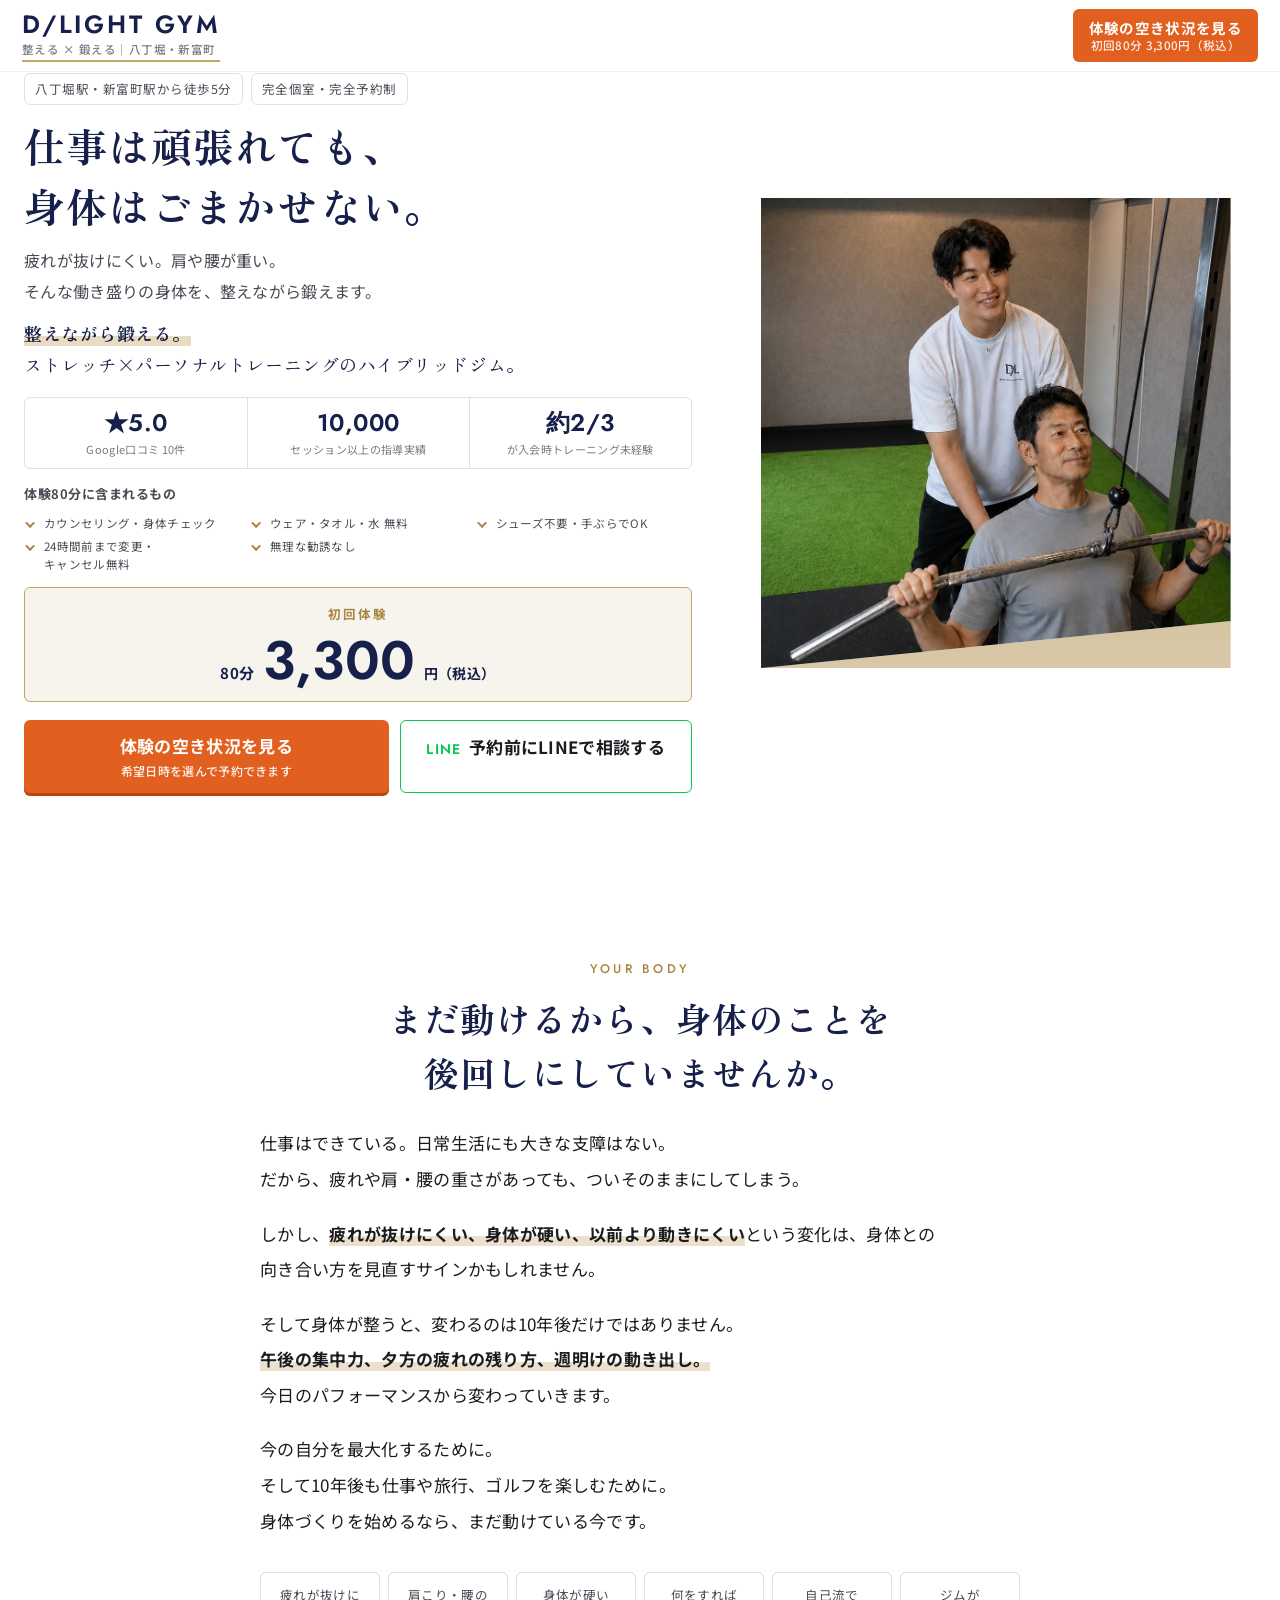
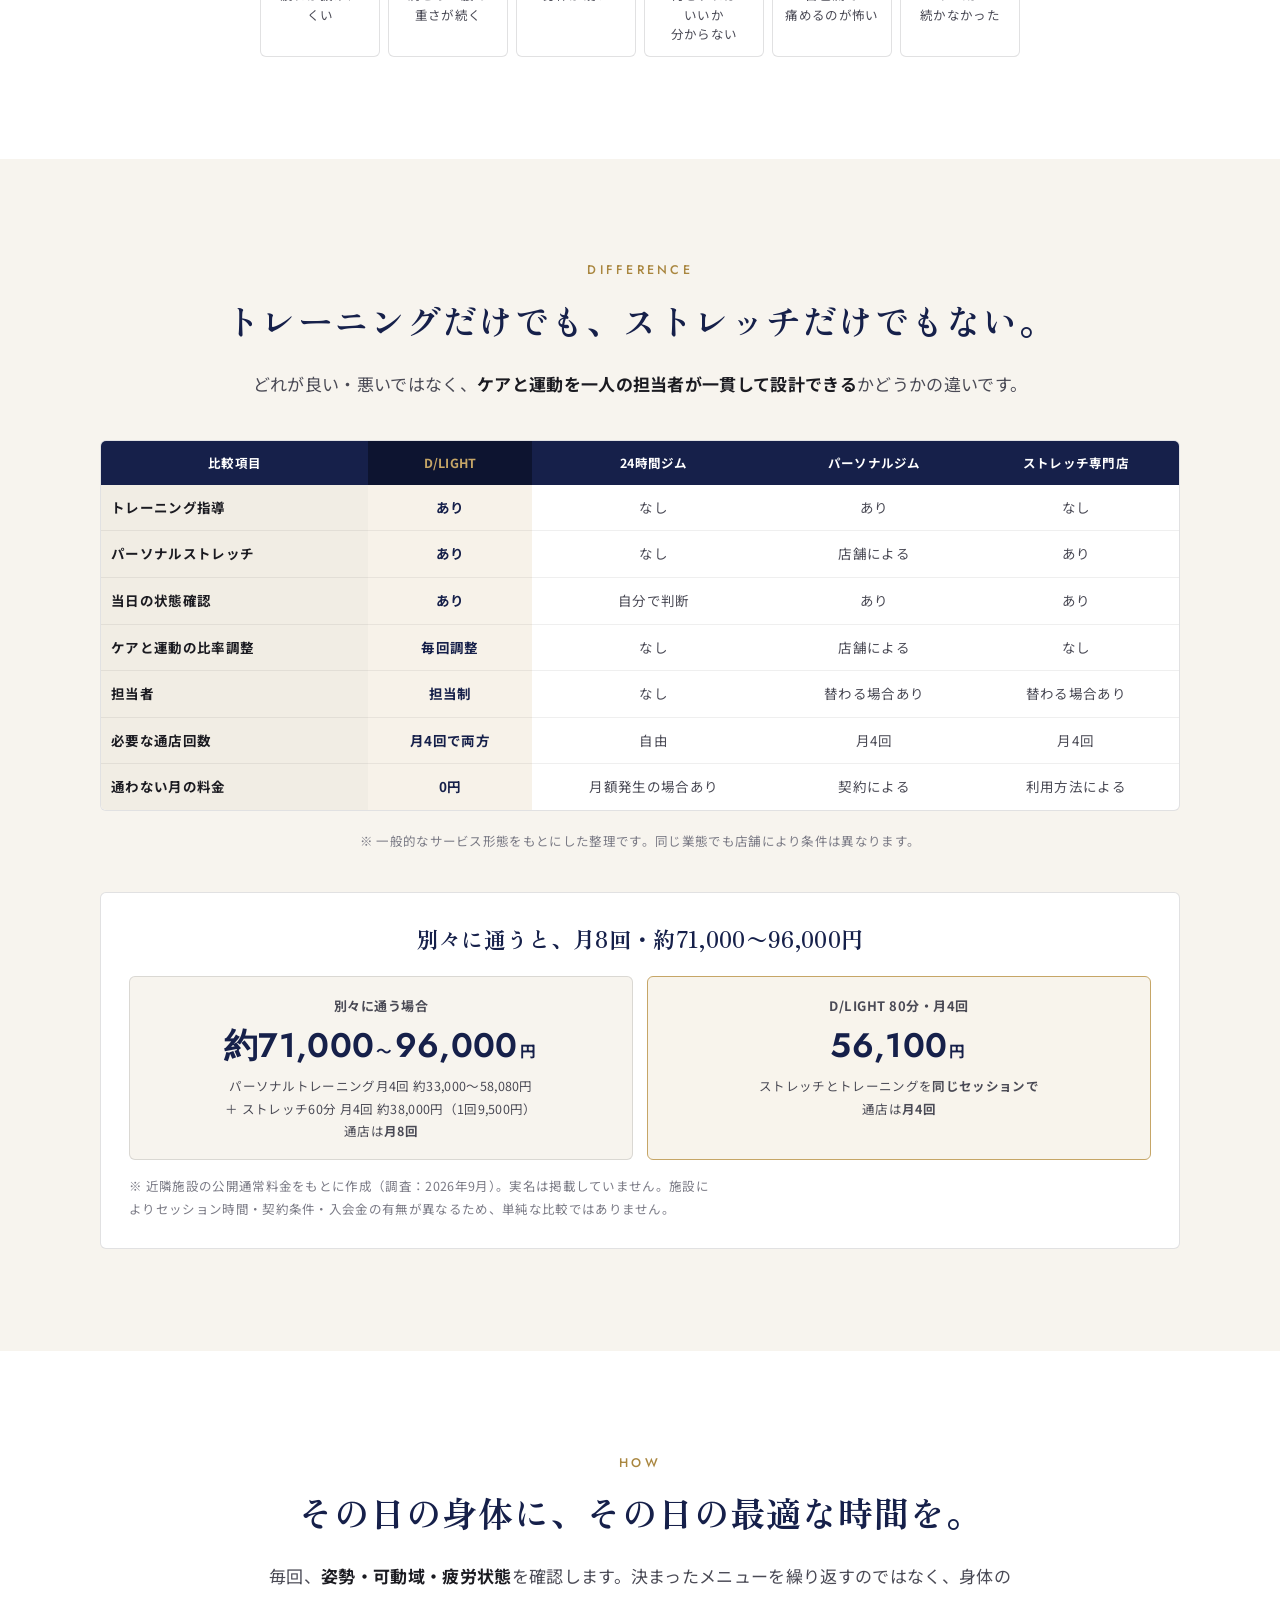
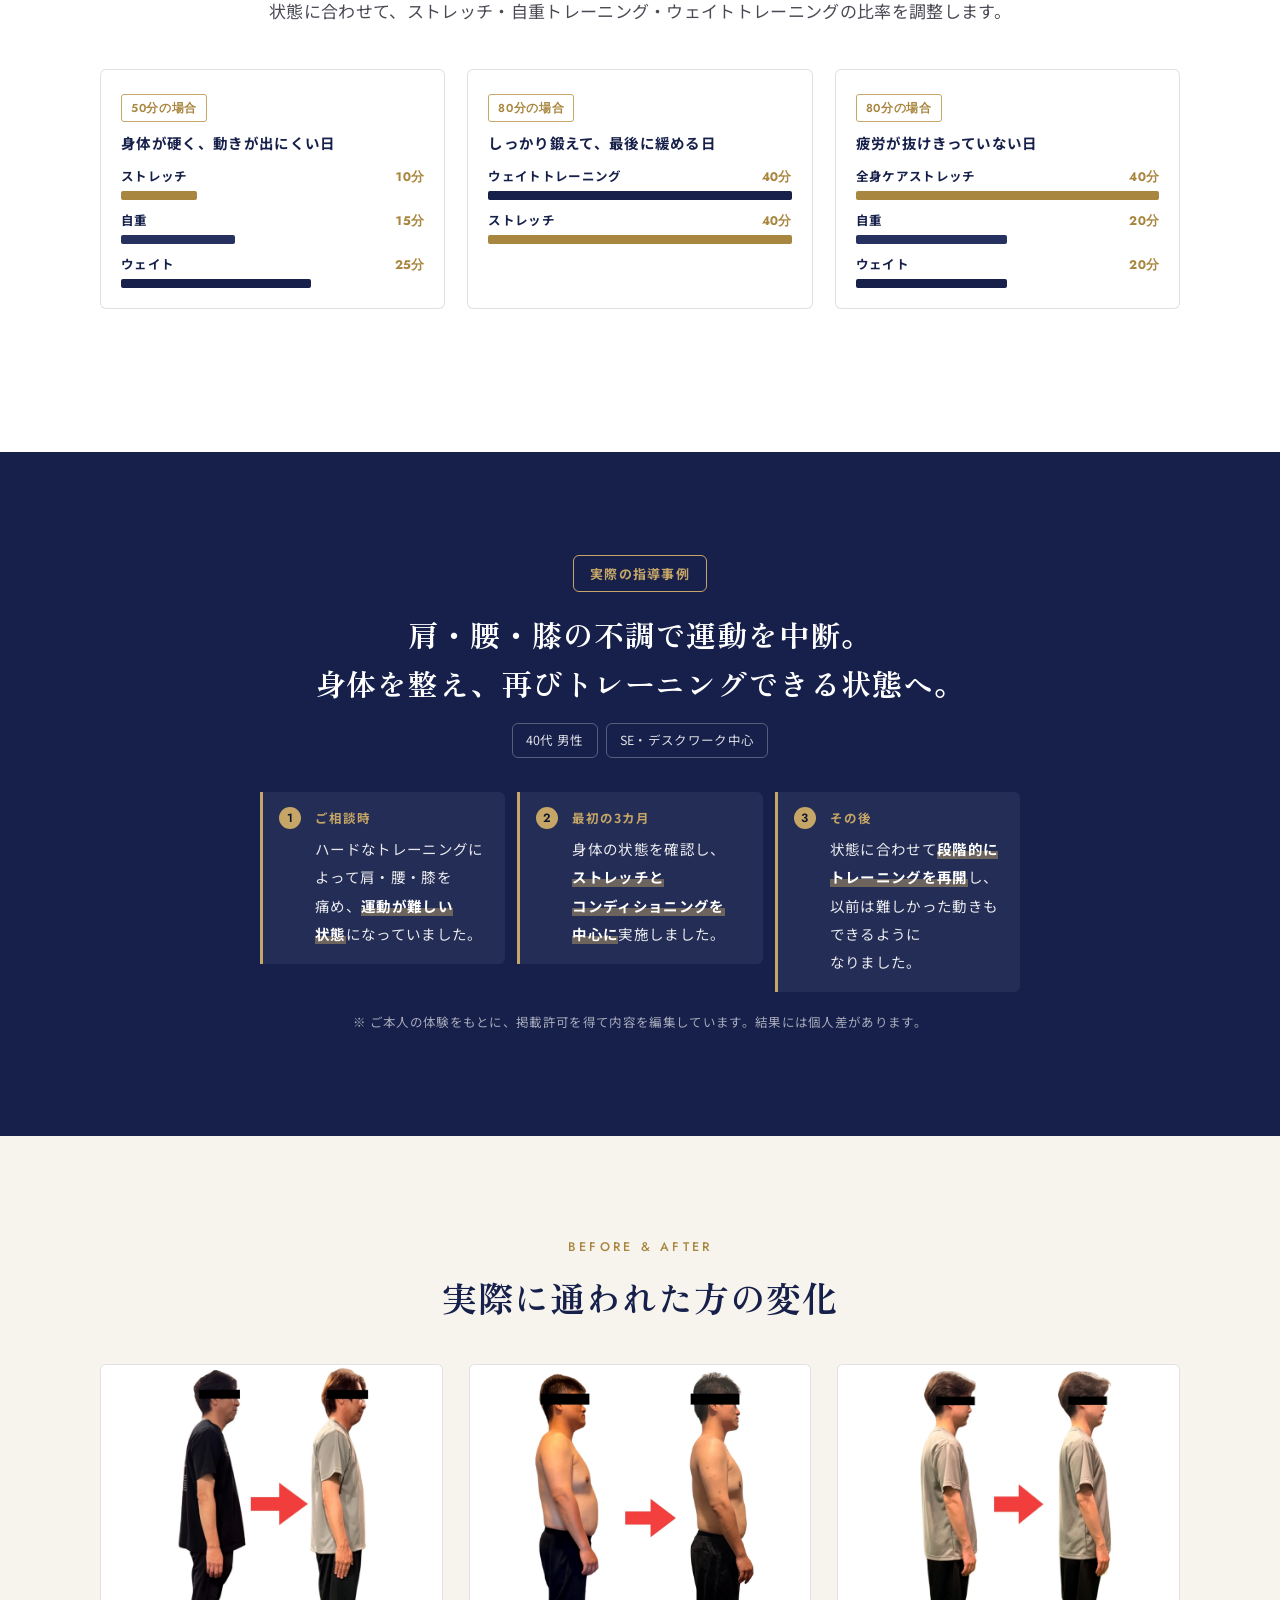
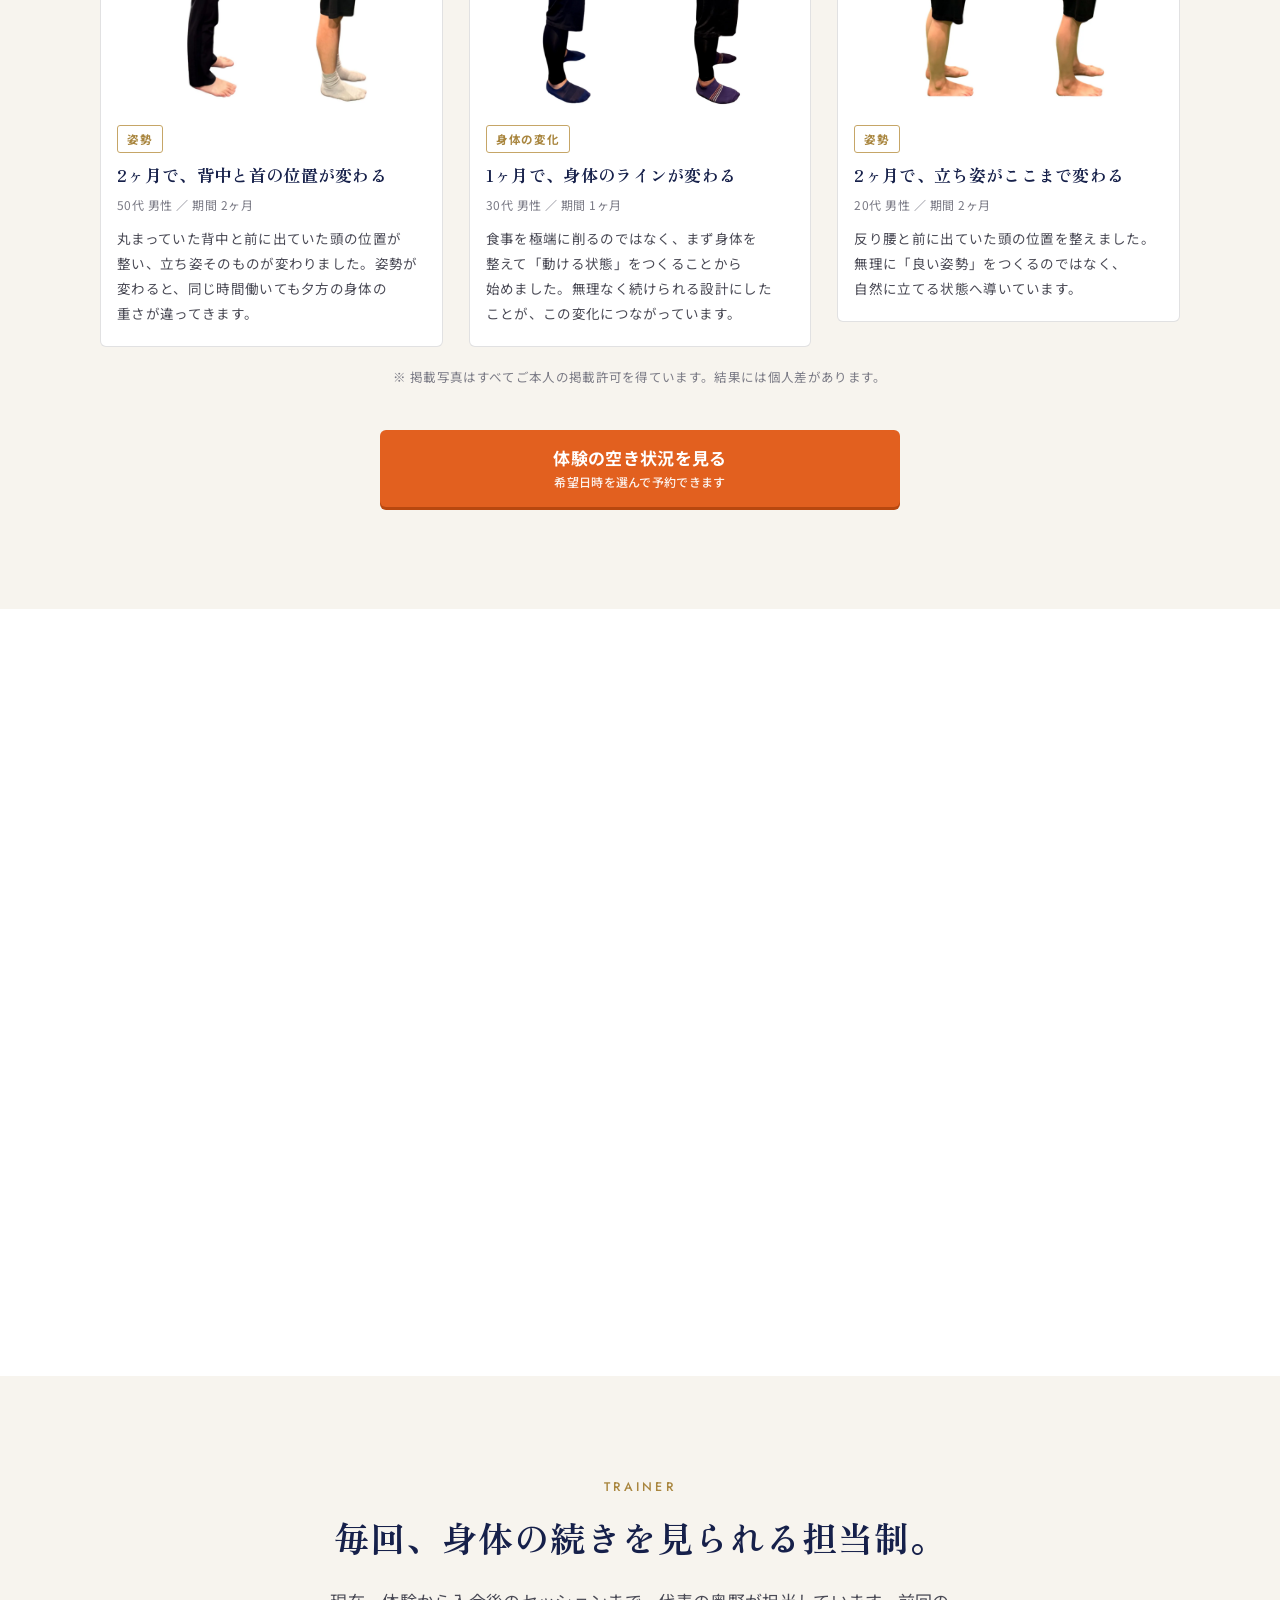
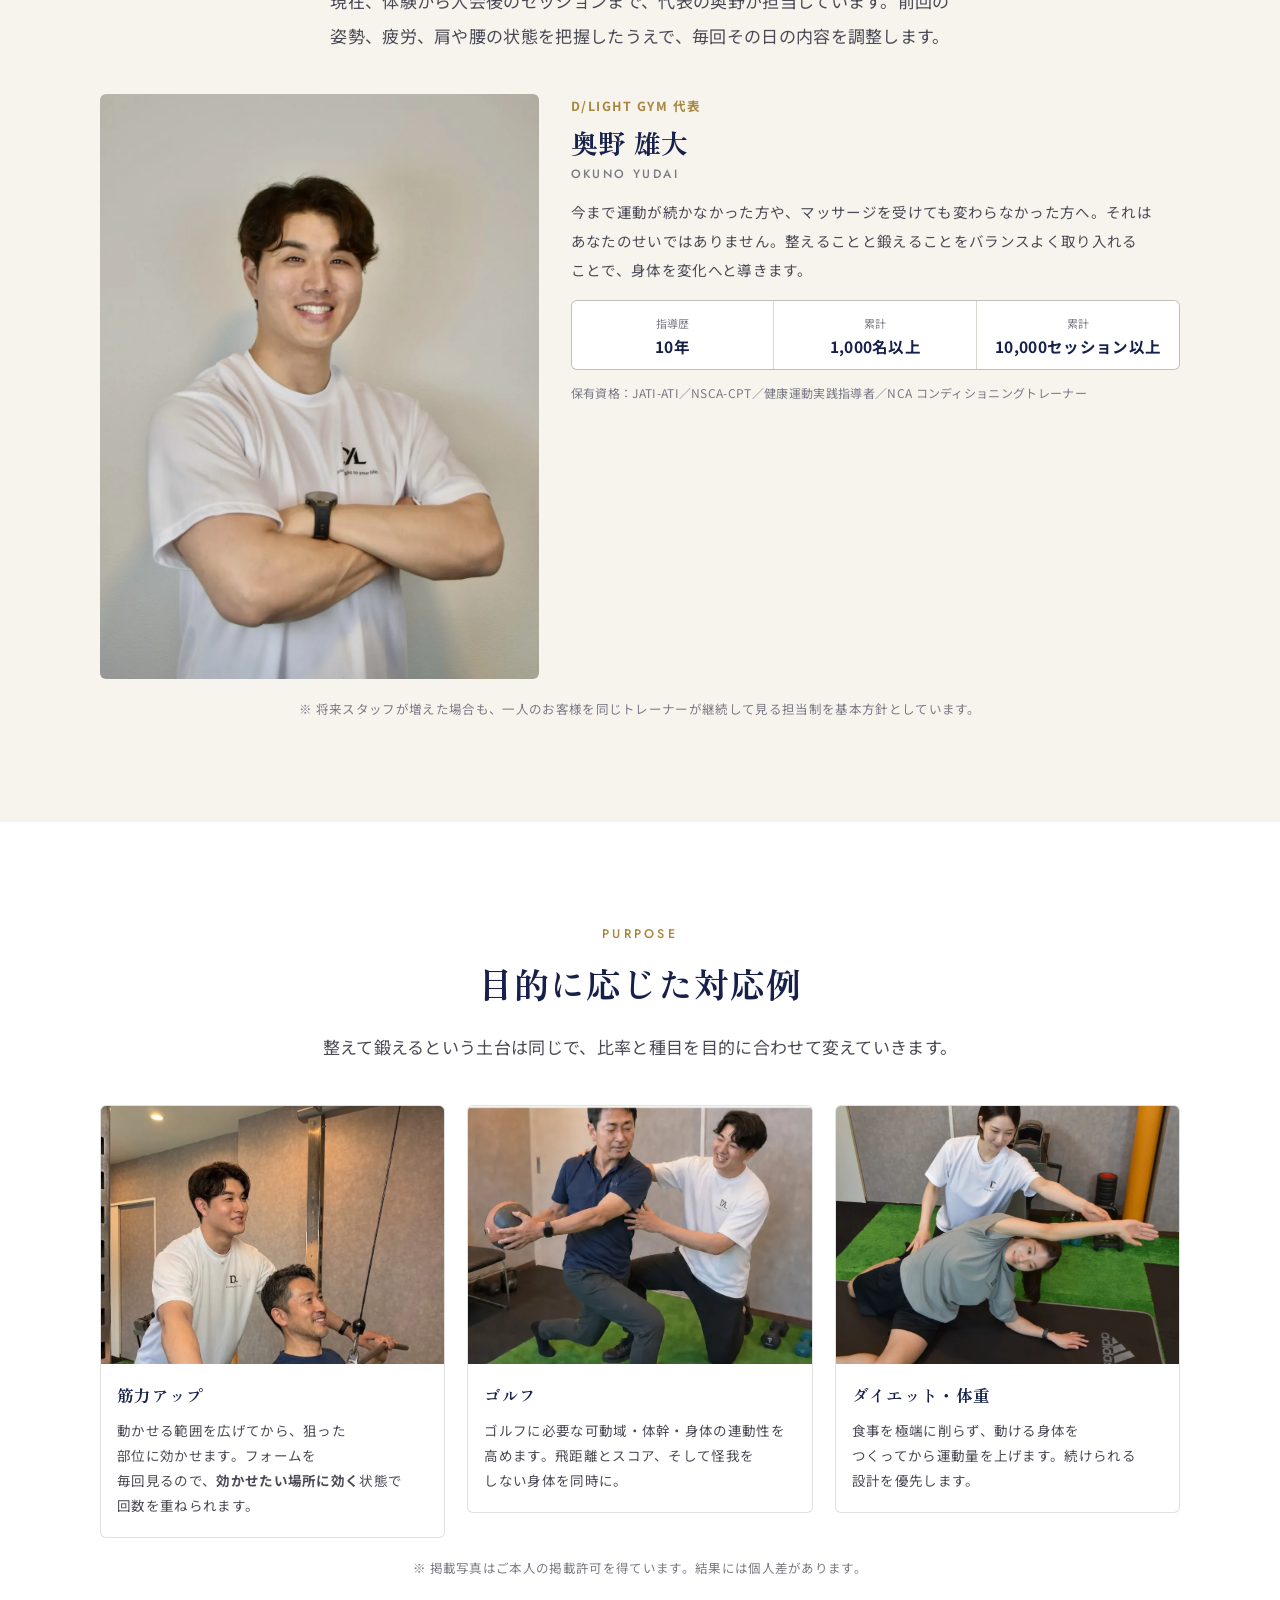
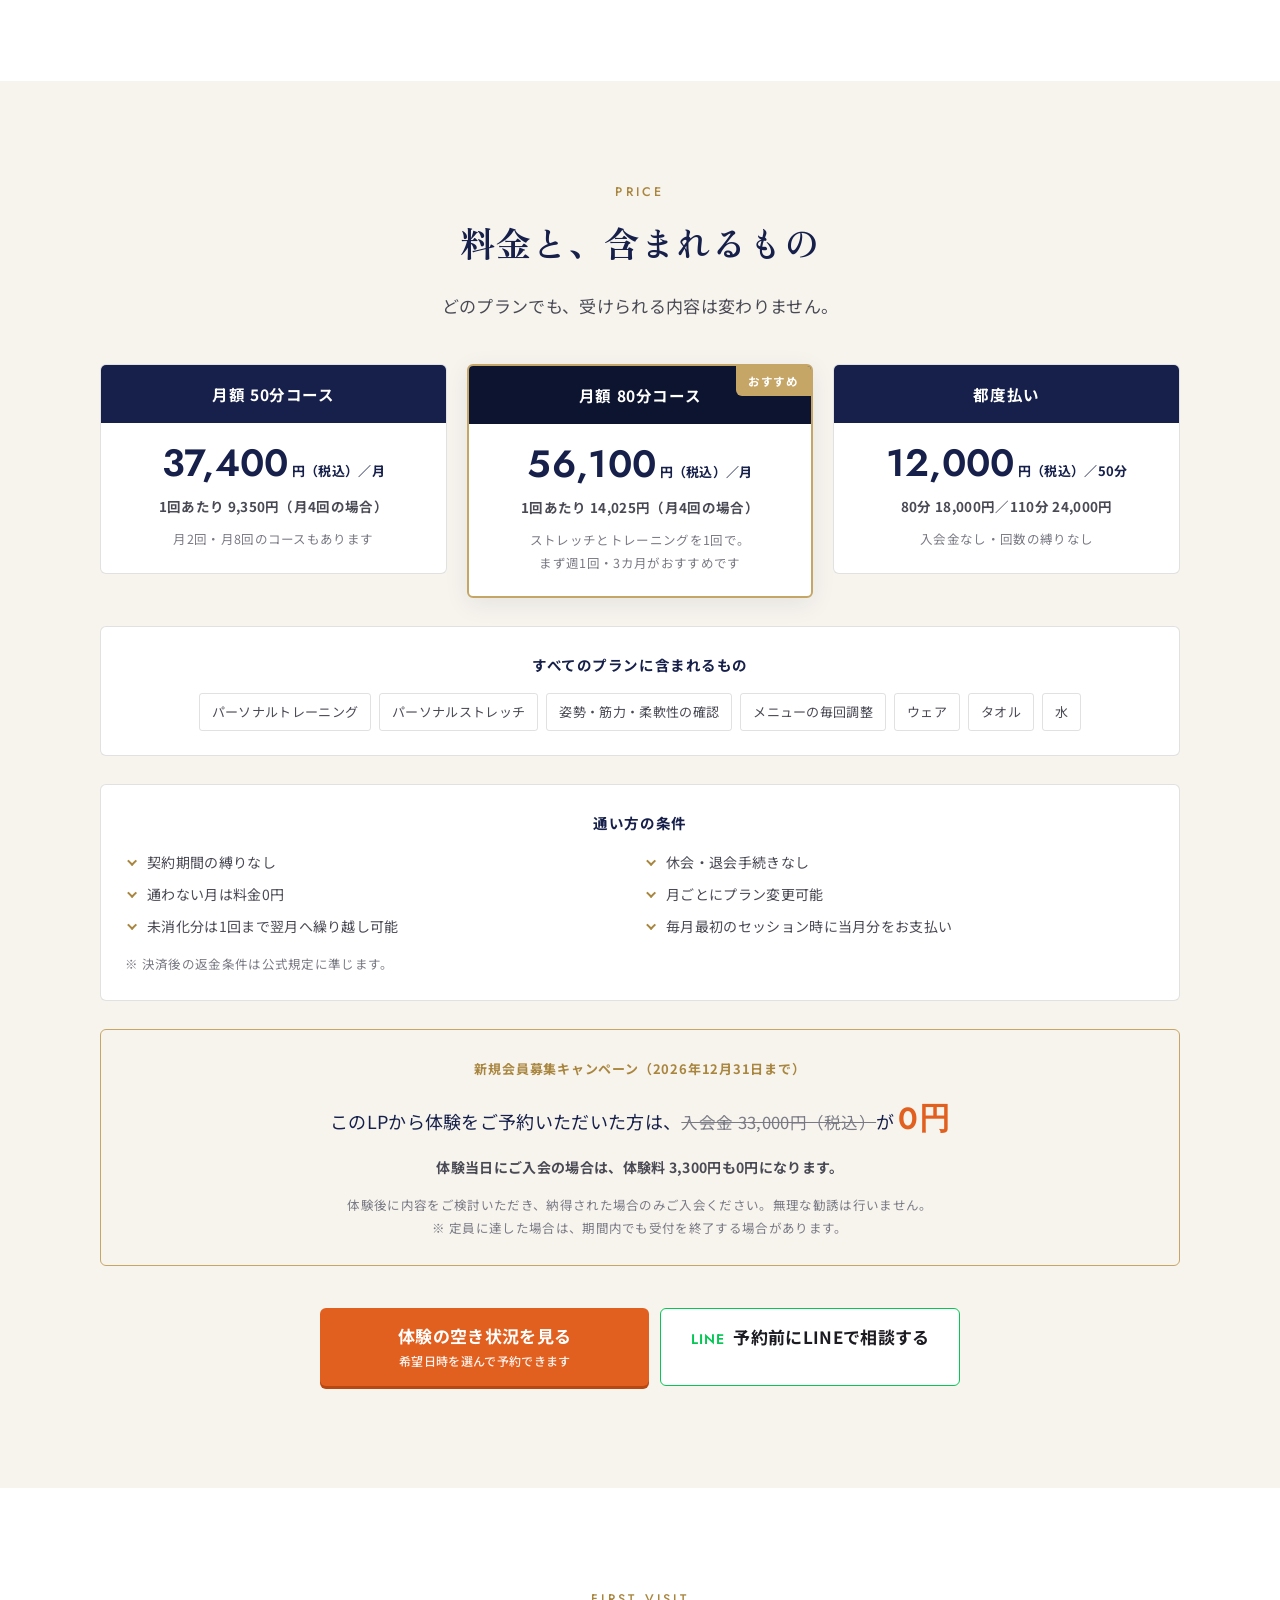
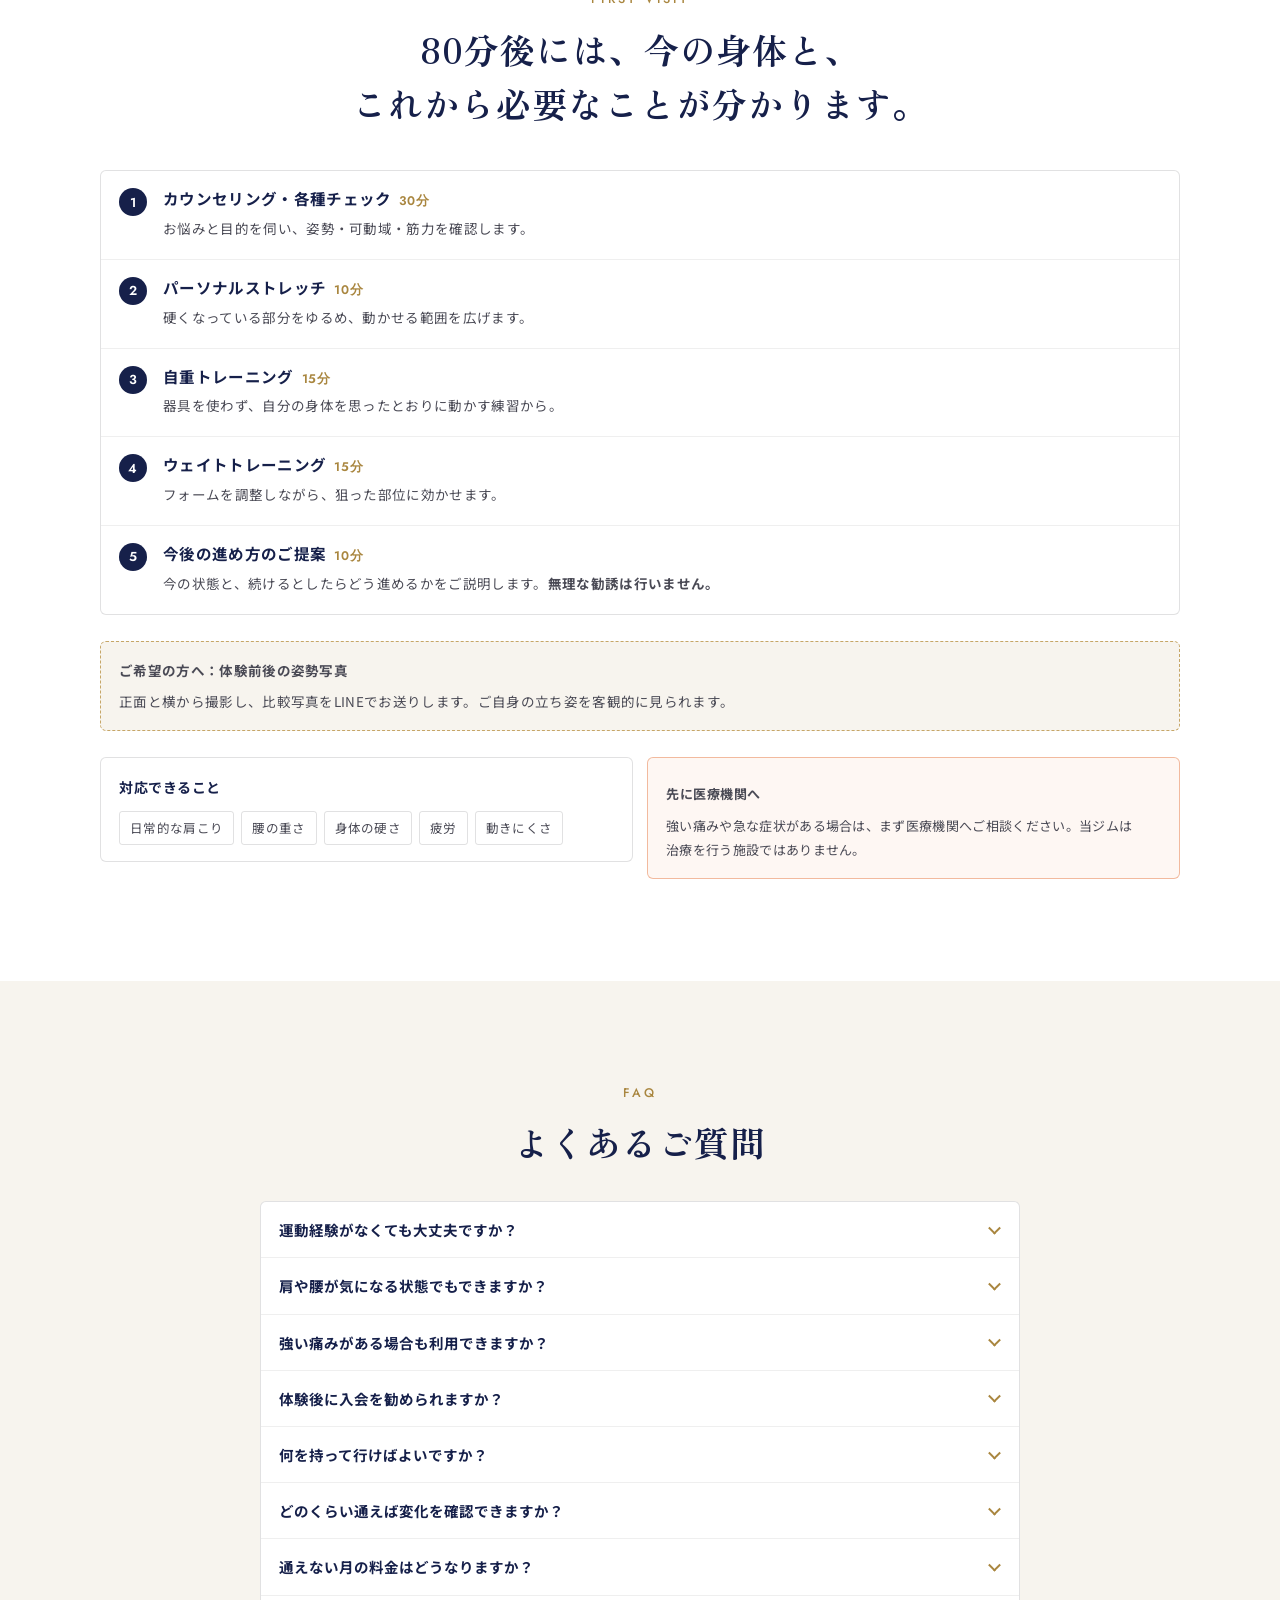
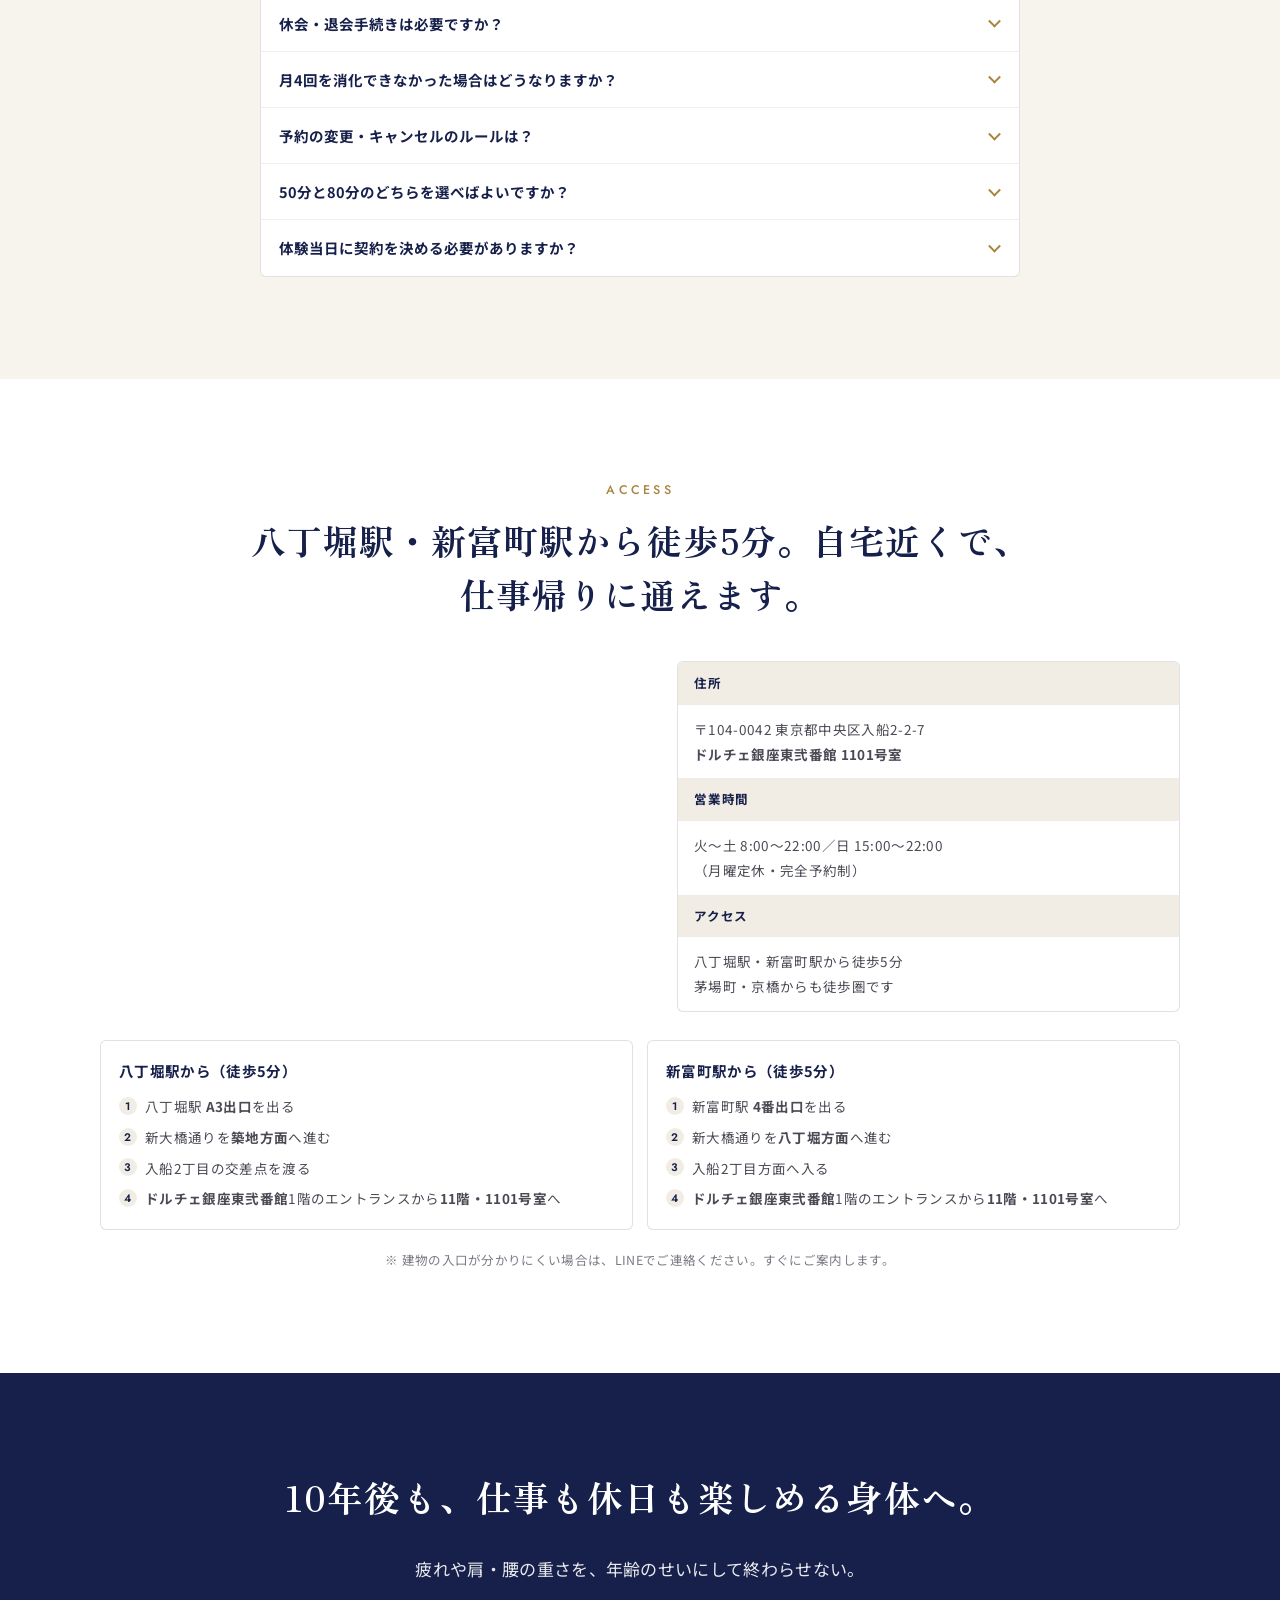
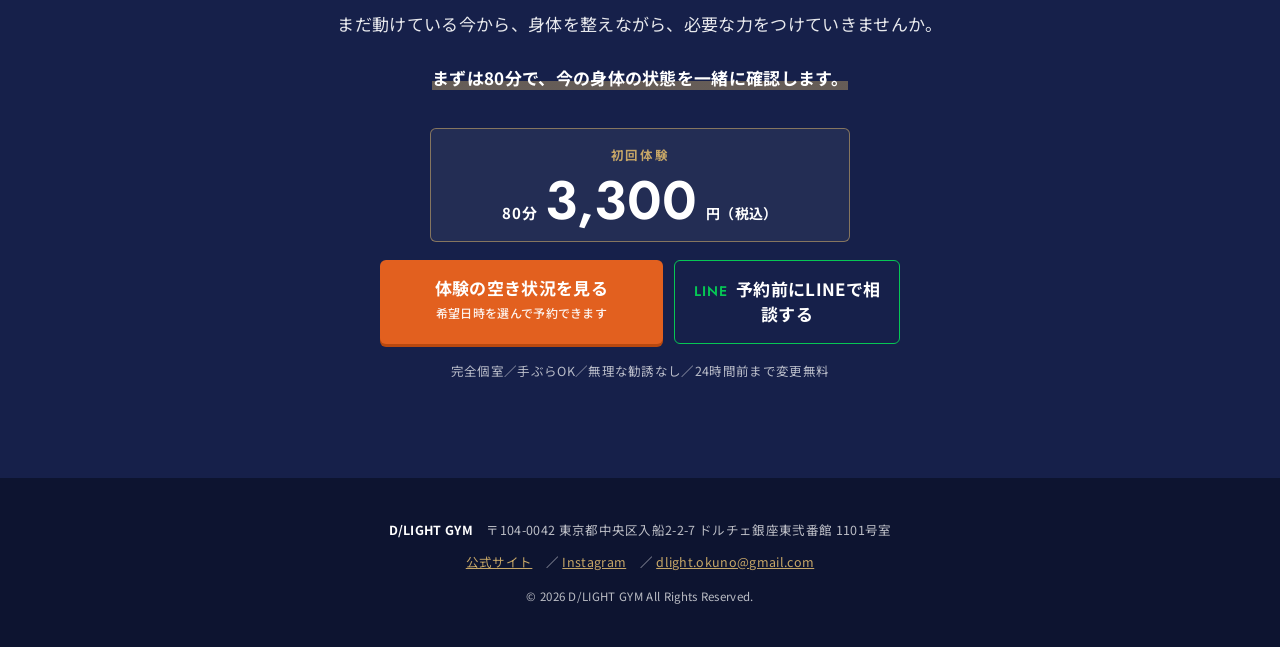
==== index.html @ 2cdf8348 "共感セクションに『今のパフォーマンス』を追加し、今→10年後の順に整理した Co-Authored-By: Claude Opus 5 <noreply@anthropic.com>" ====
<!DOCTYPE html>
<html lang="ja">
<head>
<meta charset="UTF-8">
<meta name="viewport" content="width=device-width, initial-scale=1">
<title>初回体験80分 3,300円｜八丁堀・新富町のパーソナルジム D/LIGHT GYM</title>
<!-- GA4もGoogle広告も assets/js/analytics.js が読み込む（gtag.jsは1本だけ）。
     Google広告が案内するスニペットをここに貼ると、ライブラリが2本になり
     コンバージョンも二重に飛ぶ。IDとラベルは analytics.js の冒頭にある。 -->
<meta name="description" content="八丁堀駅・新富町駅から徒歩5分、完全個室・完全予約制のパーソナルジム D/LIGHT GYM。ストレッチとトレーニングを掛け合わせ、その日の身体に合わせて整えながら鍛えます。初回体験80分3,300円（税込）、手ぶらでOK・無理な勧誘なし。">
<!-- このページが本番のLP（B案）。lp-a.html は比較用に残しているだけ。
     GitHub Pages は確認用の仮URLなので、同じ内容が2箇所にある状態を避けるため
     いまは検索対象外にしている。本番 dlightgym.com/lp/trial/ へ移すときに
     ここを "index, follow" へ戻すこと。 -->
<meta name="robots" content="noindex, nofollow">
<link rel="canonical" href="https://dlightgym.com/lp/trial/">
<meta property="og:type" content="website">
<meta property="og:title" content="初回体験80分 3,300円｜D/LIGHT GYM（八丁堀・新富町）">
<meta property="og:description" content="整えながら鍛える、ストレッチ×パーソナルトレーニングのハイブリッドジム。完全個室・担当制。初回体験80分3,300円（税込）、手ぶらでOK・無理な勧誘なし。">
<!-- LINEやSNSに貼ったときのサムネ。絶対URLでないと読まれないため、いま実際に
     配信されている GitHub Pages を指している。本番へ移したら
     https://dlightgym.com/lp/trial/assets/img/og-trial.jpg に直すこと。
     ★画像には体験料金が焼き込まれている。料金や見出しを変えたら作り直すこと
       （作り方は README「SNS・LINEに貼ったときのサムネ」）。 -->
<meta property="og:image" content="https://dlightokuno.github.io/dlight-lp-trial/assets/img/og-trial.jpg">
<meta property="og:image:width" content="1200">
<meta property="og:image:height" content="630">
<meta property="og:image:alt" content="仕事は頑張れても、身体はごまかせない。初回体験80分3,300円｜D/LIGHT GYM">
<meta property="og:site_name" content="D/LIGHT GYM">
<meta property="og:locale" content="ja_JP">
<meta property="og:url" content="https://dlightgym.com/lp/trial/">
<meta name="twitter:card" content="summary_large_image">
<!-- スマホのブラウザ上部の色。ページ最上部（固定ヘッダー）が白なので白に合わせる -->
<meta name="theme-color" content="#FFFFFF">
<link rel="icon" href="assets/favicon-32.png" sizes="32x32">
<link rel="apple-touch-icon" href="assets/apple-touch-icon.png">
<link rel="preconnect" href="https://fonts.googleapis.com">
<link rel="preconnect" href="https://fonts.gstatic.com" crossorigin>
<link href="https://fonts.googleapis.com/css2?family=Jost:wght@400;500;600&family=Noto+Sans+JP:wght@400;500;700&family=Zen+Old+Mincho:wght@600;700&display=swap" rel="stylesheet">
<link rel="stylesheet" href="assets/css/lp-b.css?v=20260903f">
<noscript><style>[data-reveal]{opacity:1!important;transform:none!important}.acc__a{display:block!important}.mcta{transform:none!important}</style></noscript>

<!-- ============ 構造化データ ============
     検索エンジンに「何の店か・いくらか・どんな質問に答えているか」を機械可読で渡す。

     ★aggregateRating（★5.0・10件）は意図的に入れていない。
       Googleのガイドラインで、自社サイトに自社の評価をマークアップするのは
       「自己申告のレビュー」として禁止されている。GBPのクチコミは検索結果側で
       Googleが出すものなので、こちらで書くと手動対策の対象になりうる。
       ページ上での表示（見える形での引用）は問題ないので、そちらだけ行う。

     FAQPage は、ページに実際に表示されている質問と回答だけを、同じ文面で書くこと。
     見えていないものを書くとGoogleに無視されるか、手動対策の対象になる。
     FAQを増減したら、必ずこちらも同じ数・同じ文面に直す（現在12問）。 -->
<script type="application/ld+json">
{
  "@context": "https://schema.org",
  "@type": "HealthAndBeautyBusiness",
  "name": "D/LIGHT GYM",
  "description": "ストレッチで「整える」とトレーニングで「鍛える」を掛け合わせ、その日の身体の状態に合わせて比率を調整するパーソナルジム",
  "address": {
    "@type": "PostalAddress",
    "postalCode": "104-0042",
    "addressRegion": "東京都",
    "addressLocality": "中央区",
    "streetAddress": "入船2-2-7 ドルチェ銀座東弐番館1101号室"
  },
  "email": "dlight.okuno@gmail.com",
  "url": "https://dlightgym.com/",
  "image": "https://dlightgym.com/assets/img/hero-home.jpg",
  "sameAs": ["https://www.instagram.com/dlight_personalgym"],
  "openingHoursSpecification": [
    { "@type": "OpeningHoursSpecification", "dayOfWeek": ["Tuesday","Wednesday","Thursday","Friday","Saturday"], "opens": "08:00", "closes": "22:00" },
    { "@type": "OpeningHoursSpecification", "dayOfWeek": ["Sunday"], "opens": "15:00", "closes": "22:00" }
  ],
  "priceRange": "¥¥¥"
}
</script>
<script type="application/ld+json">{"@context":"https://schema.org","@type":"Service","serviceType":"体験パーソナルトレーニング","provider":{"@type":"HealthAndBeautyBusiness","name":"D/LIGHT GYM"},"areaServed":"東京都中央区","offers":{"@type":"Offer","name":"初回体験 80分","price":"3300","priceCurrency":"JPY","availability":"https://schema.org/InStock","url":"https://dlightgym.com/lp/trial/"}}</script>
<script type="application/ld+json">{"@context":"https://schema.org","@type":"FAQPage","mainEntity":[
{"@type":"Question","name":"運動経験がなくても大丈夫ですか？","acceptedAnswer":{"@type":"Answer","text":"大丈夫です。入会時にトレーニング未経験だった方が、およそ3人に2人です。まず身体の状態を確認してから、その日にできる範囲で組み立てます。"}},
{"@type":"Question","name":"肩や腰が気になる状態でもできますか？","acceptedAnswer":{"@type":"Answer","text":"はい。肩や腰の重さ、身体の硬さがある方こそ、状態を確認しながら進めます。動かせる範囲を広げてから鍛えるので、いきなり負荷をかけることはありません。"}},
{"@type":"Question","name":"強い痛みがある場合も利用できますか？","acceptedAnswer":{"@type":"Answer","text":"強い痛みや急な症状がある場合は、先に医療機関へご相談ください。当ジムは治療を行う施設ではありません。医療機関を受診されたうえで運動の許可が出ている場合は、その範囲で対応します。"}},
{"@type":"Question","name":"体験後に入会を勧められますか？","acceptedAnswer":{"@type":"Answer","text":"体験の最後に、今の身体の状態と、続けるとしたらどう進めるかをご説明します。そのうえでご検討いただき、納得された場合のみご入会ください。無理な勧誘は行いません。"}},
{"@type":"Question","name":"何を持って行けばよいですか？","acceptedAnswer":{"@type":"Answer","text":"手ぶらでお越しいただけます。ウェア・タオル・お水は無料でご用意しています。人工芝とマットの上で行うため、シューズも必要ありません。"}},
{"@type":"Question","name":"どのくらい通えば変化を確認できますか？","acceptedAnswer":{"@type":"Answer","text":"個人差はありますが、まず週1回・80分を3カ月続けることをおすすめしています。初回と3カ月後に姿勢・筋力・柔軟性とご本人の実感を振り返り、その後の方針を一緒に決めます。"}},
{"@type":"Question","name":"通えない月の料金はどうなりますか？","acceptedAnswer":{"@type":"Answer","text":"0円です。月額は、その月の最初のセッション時にお支払いいただきます。通わなかった月に料金は発生しません。"}},
{"@type":"Question","name":"休会・退会手続きは必要ですか？","acceptedAnswer":{"@type":"Answer","text":"必要ありません。契約期間の縛りがないため、休会や退会の手続きなしでご利用を止めていただけます。再開したくなったときも、ご予約いただくだけです。"}},
{"@type":"Question","name":"月4回を消化できなかった場合はどうなりますか？","acceptedAnswer":{"@type":"Answer","text":"未消化分は1回まで翌月へ繰り越せます。また、月ごとにプランを変更できますので、忙しい月は回数の少ないプランへ切り替えることもできます。"}},
{"@type":"Question","name":"予約の変更・キャンセルのルールは？","acceptedAnswer":{"@type":"Answer","text":"ご予約の24時間前まで、変更・キャンセルは無料です。体験のご予約も同じ扱いです。"}},
{"@type":"Question","name":"50分と80分のどちらを選べばよいですか？","acceptedAnswer":{"@type":"Answer","text":"ストレッチとトレーニングの両方を1回のセッションに入れたい場合は80分をおすすめします。50分は、目的を絞って短時間で行いたい方向けです。体験は80分なので、実際に受けてから決めていただけます。"}},
{"@type":"Question","name":"体験当日に契約を決める必要がありますか？","acceptedAnswer":{"@type":"Answer","text":"ありません。持ち帰ってご検討いただけます。体験当日にご入会された場合は体験料が0円になりますが、後日のご入会でも入会金無料キャンペーンは適用されます。"}}
]}</script>
</head>
<body>

<header class="hd">
  <div class="hd__in">
    <a class="hd__name" href="https://dlightgym.com/" target="_blank" rel="noopener">D/LIGHT GYM
      <span class="hd__sub">整える × 鍛える｜八丁堀・新富町</span></a>
    <a class="hd__cta" href="https://book.squareup.com/appointments/jqg8slb8u0tfya/location/L7PXPNPQZ5DK2/services/DS5GKGL3V32YYJWJ65FOD5EP" target="_blank" rel="noopener">体験の空き状況を見る<small>初回80分 3,300円（税込）</small></a>
  </div>
</header>

<!-- ============ ファーストビュー ============
     PCは左右2カラム（左＝コピー／右＝写真）。1カラムだと写真の高さぶんコピーが
     下がり、1440×800級のノートで見出しと料金とCTAが折り返しの下に落ちる。
     2カラムなら写真の高さがコピーの位置に影響しないので、この3つを必ず画面内に
     置ける。スマホは写真→コピーの縦積み。 -->
<section class="fv">
  <!-- FVは5ブロックに分けて、スマホとPCで並び順を変えている（grid-template-areas）。
       スマホ： 見出し → 写真 → サブコピー → 料金とCTA → 独自性・信頼材料
       PC　　： 左に 見出し→サブ→独自性・信頼→料金とCTA、右に写真

       スマホで料金とCTAを先に出しているのは、
       「タイトル・料金・CTAが早い段階で見えること」を満たすため。
       仕様書の並び（サブ→独自性→信頼→オファー→CTA）のまま縦に積むと、
       390px幅の端末で料金が945px、CTAが1117pxの位置になり、
       最初の画面（844px）にどちらも入らなかった。 -->
  <div class="fv__head">
    <p class="fv__area"><span>八丁堀駅・新富町駅から徒歩5分</span><span>完全個室・完全予約制</span></p>
    <h1 class="fv__ttl">仕事は頑張れても、<br>身体はごまかせない。</h1>
  </div>

  <!-- 写真は切り抜きではなく、下辺を斜めに切ったパネル。斜めの下から金のくさびが
       のぞく。写真を差し替えるときは lp-b.css の aspect-ratio と object-position の
       Y を必ず測り直すこと（README「枠が正方形（1/1）である理由」）。 -->
  <div class="fv__photo">
    <span class="fv__wedge" aria-hidden="true"></span>
    <img class="fv__shot" src="assets/img/hero-lat-pulldown-wide.webp" alt="D/LIGHT GYM のトレーナーが50代男性のラットプルダウンのフォームを指導している様子" width="1023" height="1537" fetchpriority="high">
  </div>

  <div class="fv__lead">
    <p class="fv__sub">疲れが抜けにくい。肩や腰が重い。<br>
      そんな働き盛りの身体を、<span class="nw">整えながら鍛えます。</span></p>
  </div>

  <div class="fv__act">
    <div class="offer">
      <p class="offer__hd">初回体験</p>
      <p class="offer__main"><span>80分</span><b>3,300</b><small>円（税込）</small></p>
    </div>
    <div class="btnrow">
      <a class="btn btn--main" href="https://book.squareup.com/appointments/jqg8slb8u0tfya/location/L7PXPNPQZ5DK2/services/DS5GKGL3V32YYJWJ65FOD5EP" target="_blank" rel="noopener">体験の空き状況を見る<span class="btn__sub">希望日時を選んで予約できます</span></a>
      <a class="btn btn--line" href="https://lin.ee/v4NK1TV" target="_blank" rel="noopener">予約前にLINEで相談する</a>
    </div>
  </div>

  <div class="fv__sup">
    <p class="fv__usp"><b>整えながら鍛える。</b><br>
      <span class="nw">ストレッチ×パーソナルトレーニングの</span><span class="nw">ハイブリッドジム。</span></p>

    <ul class="proof">
      <li><b>★5.0</b><span>Google口コミ 10件</span></li>
      <li><b>10,000</b><span>セッション以上の指導実績</span></li>
      <li><b>約2/3</b><span>が入会時トレーニング未経験</span></li>
    </ul>

    <p class="incl__hd incl__hd--fv">体験80分に含まれるもの</p>
    <ul class="offer__list">
      <li>カウンセリング・身体チェック</li>
      <li>ウェア・タオル・水 無料</li>
      <li>シューズ不要・手ぶらでOK</li>
      <li>24時間前まで変更・キャンセル無料</li>
      <li>無理な勧誘なし</li>
    </ul>
  </div>
</section>

<!-- ============ 悩みへの共感 ============ -->
<section class="sec sec--white" id="empathy">
  <div class="wrap wrap--narrow">
    <h2 class="ttl" data-reveal><span class="ttl__en">Your Body</span>まだ動けるから、<br class="sp-br">身体のことを<br class="pc-br">後回しにしていませんか。</h2>
    <div class="prose" data-reveal>
      <p>仕事はできている。日常生活にも大きな支障はない。<br class="pc-br">
        だから、疲れや肩・腰の重さがあっても、ついそのままにしてしまう。</p>
      <p>しかし、<strong><span class="nw">疲れが抜けにくい、</span><span class="nw">身体が硬い、</span><span class="nw">以前より動きにくい</span></strong>という変化は、身体との向き合い方を見直すサインかもしれません。</p>
      <p>そして身体が整うと、変わるのは10年後だけではありません。<br class="pc-br">
        <strong><span class="nw">午後の集中力、</span><span class="nw">夕方の疲れの残り方、</span><span class="nw">週明けの動き出し。</span></strong><br class="pc-br">
        <span class="nw">今日のパフォーマンスから変わっていきます。</span></p>
      <p>今の自分を最大化するために。<br class="pc-br">
        そして10年後も仕事や旅行、ゴルフを楽しむために。<br class="pc-br">
        身体づくりを始めるなら、<span class="nw">まだ動けている今です。</span></p>
    </div>
    <ul class="syms" data-reveal>
      <li>疲れが抜けにくい</li><li>肩こり・腰の重さが続く</li><li>身体が硬い</li>
      <li>何をすればいいか分からない</li><li>自己流で痛めるのが怖い</li><li>ジムが続かなかった</li>
    </ul>
  </div>
</section>

<!-- ============ 他の選択肢との違い ============ -->
<section class="sec sec--paper" id="compare">
  <div class="wrap">
    <h2 class="ttl" data-reveal><span class="ttl__en">Difference</span>トレーニングだけでも、<br class="sp-br">ストレッチだけでもない。</h2>
    <p class="lead" data-reveal>どれが良い・悪いではなく、<strong>ケアと運動を一人の担当者が一貫して設計できる</strong>かどうかの違いです。</p>

    <!-- 表は必ず横スクロールできる箱に入れること。4列あるのでスマホでは
         はみ出す。箱に入れないとページ全体が横に伸びる。 -->
    <div class="tablewrap" data-reveal>
      <table class="cmp">
        <thead>
          <tr><th scope="col">比較項目</th><th scope="col" class="cmp__me">D/LIGHT</th><th scope="col">24時間ジム</th><th scope="col">パーソナルジム</th><th scope="col">ストレッチ専門店</th></tr>
        </thead>
        <tbody>
          <tr><th scope="row">トレーニング指導</th><td class="cmp__me">あり</td><td>なし</td><td>あり</td><td>なし</td></tr>
          <tr><th scope="row">パーソナルストレッチ</th><td class="cmp__me">あり</td><td>なし</td><td>店舗による</td><td>あり</td></tr>
          <tr><th scope="row">当日の状態確認</th><td class="cmp__me">あり</td><td>自分で判断</td><td>あり</td><td>あり</td></tr>
          <tr><th scope="row">ケアと運動の比率調整</th><td class="cmp__me">毎回調整</td><td>なし</td><td>店舗による</td><td>なし</td></tr>
          <tr><th scope="row">担当者</th><td class="cmp__me">担当制</td><td>なし</td><td>替わる場合あり</td><td>替わる場合あり</td></tr>
          <tr><th scope="row">必要な通店回数</th><td class="cmp__me">月4回で両方</td><td>自由</td><td>月4回</td><td>月4回</td></tr>
          <tr><th scope="row">通わない月の料金</th><td class="cmp__me">0円</td><td>月額発生の場合あり</td><td>契約による</td><td>利用方法による</td></tr>
        </tbody>
      </table>
    </div>
    <p class="note" data-reveal>※ 一般的なサービス形態をもとにした整理です。同じ業態でも店舗により条件は異なります。</p>

    <div class="costbox" data-reveal>
      <h3 class="costbox__t">別々に通うと、<span class="nw">月8回・約71,000〜96,000円</span></h3>
      <div class="costbox__grid">
        <div class="costbox__col">
          <p class="costbox__k">別々に通う場合</p>
          <p class="costbox__v">約71,000<small>〜</small>96,000<small>円</small></p>
          <p class="costbox__n"><span class="nw">パーソナルトレーニング月4回</span> <span class="nw">約33,000〜58,080円</span><br>
            <span class="nw">＋ ストレッチ60分 月4回</span> <span class="nw">約38,000円（1回9,500円）</span><br>
            通店は<strong>月8回</strong></p>
        </div>
        <div class="costbox__col costbox__col--me">
          <p class="costbox__k">D/LIGHT 80分・月4回</p>
          <p class="costbox__v">56,100<small>円</small></p>
          <p class="costbox__n"><span class="nw">ストレッチとトレーニングを</span><strong>同じセッションで</strong><br>
            通店は<strong>月4回</strong></p>
        </div>
      </div>
      <p class="note note--in">※ 近隣施設の公開通常料金をもとに作成（調査：2026年9月）。実名は掲載していません。施設によりセッション時間・契約条件・入会金の有無が異なるため、単純な比較ではありません。</p>
    </div>
  </div>
</section>

<!-- ============ ハイブリッド方式 ============ -->
<section class="sec sec--white" id="hybrid">
  <div class="wrap">
    <h2 class="ttl" data-reveal><span class="ttl__en">How</span>その日の身体に、<br class="sp-br">その日の最適な時間を。</h2>
    <p class="lead" data-reveal>毎回、<strong>姿勢・可動域・疲労状態</strong>を確認します。決まったメニューを繰り返すのではなく、身体の状態に合わせて、ストレッチ・自重トレーニング・ウェイトトレーニングの比率を調整します。</p>

    <!-- 帯の幅は --w × 2。--w には「80分に対する割合」を入れる（40分なら50%→幅100%）。
         この決め方にしているので、50分の例は3本合わせても80分の例より短く見える。
         ★合計時間と帯の合計が合っているか、値を触ったら必ず数え直すこと。 -->
    <div class="mixes" data-reveal>
      <figure class="mix">
        <p class="mix__len">50分の場合</p>
        <figcaption class="mix__t">身体が硬く、動きが出にくい日</figcaption>
        <ul class="mix__bar">
          <li class="mix--s" style="--w:12.5%"><span class="mix__k">ストレッチ</span><span class="mix__v">10分</span></li>
          <li class="mix--b" style="--w:18.75%"><span class="mix__k">自重</span><span class="mix__v">15分</span></li>
          <li class="mix--w" style="--w:31.25%"><span class="mix__k">ウェイト</span><span class="mix__v">25分</span></li>
        </ul>
      </figure>
      <figure class="mix">
        <p class="mix__len">80分の場合</p>
        <figcaption class="mix__t">しっかり鍛えて、最後に緩める日</figcaption>
        <ul class="mix__bar">
          <li class="mix--w" style="--w:50%"><span class="mix__k">ウェイトトレーニング</span><span class="mix__v">40分</span></li>
          <li class="mix--s" style="--w:50%"><span class="mix__k">ストレッチ</span><span class="mix__v">40分</span></li>
        </ul>
      </figure>
      <figure class="mix">
        <p class="mix__len">80分の場合</p>
        <figcaption class="mix__t">疲労が抜けきっていない日</figcaption>
        <ul class="mix__bar">
          <li class="mix--s" style="--w:50%"><span class="mix__k">全身ケアストレッチ</span><span class="mix__v">40分</span></li>
          <li class="mix--b" style="--w:25%"><span class="mix__k">自重</span><span class="mix__v">20分</span></li>
          <li class="mix--w" style="--w:25%"><span class="mix__k">ウェイト</span><span class="mix__v">20分</span></li>
        </ul>
      </figure>
    </div>
    <p class="note" data-reveal>※ 帯の長さは時間の目安です。実際の配分は当日の状態で決まります。50分・80分のほか110分もお選びいただけます。</p>
  </div>
</section>

<!-- ============ 指導事例（40代男性SE） ============
     いきなり "Case" とだけ置くと何のブロックか分からないので、
     日本語のラベル → 見出し → 誰の話か → 経過3段、の順で組んでいる。
     経過を「ご相談時 → 最初の3カ月 → その後」に割ったのは、
     ひと続きの文章だと「事例」ではなく「説明文」に見えるため。 -->
<section class="sec sec--navy" id="case">
  <div class="wrap wrap--narrow">
    <p class="case__label" data-reveal>実際の指導事例</p>
    <h2 class="case__ttl" data-reveal>肩・腰・膝の不調で運動を中断。<br>
      身体を整え、<span class="nw">再びトレーニングできる状態へ。</span></h2>
    <p class="case__who" data-reveal><span>40代 男性</span><span>SE・デスクワーク中心</span></p>

    <ol class="case__steps" data-reveal>
      <li>
        <p class="case__k">ご相談時</p>
        <p class="case__t">ハードなトレーニングによって肩・腰・膝を痛め、<strong>運動が難しい状態</strong>になっていました。</p>
      </li>
      <li>
        <p class="case__k">最初の3カ月</p>
        <p class="case__t">身体の状態を確認し、<strong>ストレッチとコンディショニングを中心に</strong>実施しました。</p>
      </li>
      <li>
        <p class="case__k">その後</p>
        <p class="case__t">状態に合わせて<strong>段階的にトレーニングを再開</strong>し、以前は難しかった動きもできるようになりました。</p>
      </li>
    </ol>
    <p class="note note--on-navy" data-reveal>※ ご本人の体験をもとに、掲載許可を得て内容を編集しています。結果には個人差があります。</p>
  </div>
</section>

<!-- ============ ビフォーアフター ============ -->
<section class="sec sec--paper" id="results">
  <div class="wrap">
    <h2 class="ttl" data-reveal><span class="ttl__en">Before &amp; After</span>実際に通われた方の変化</h2>
    <div class="bas" data-reveal>
      <figure class="ba">
        <img src="assets/img/ba-posture-50s.webp" alt="50代男性のビフォーアフター：2ヶ月で背中と首の位置が改善" loading="lazy" width="1600" height="1600">
        <figcaption class="ba__b">
          <p class="ba__tag">姿勢</p>
          <h3 class="ba__n">2ヶ月で、背中と首の位置が変わる</h3>
          <p class="ba__m">50代 男性 ／ 期間 2ヶ月</p>
          <p class="ba__t">丸まっていた背中と前に出ていた頭の位置が整い、立ち姿そのものが変わりました。姿勢が変わると、同じ時間働いても夕方の身体の重さが違ってきます。</p>
        </figcaption>
      </figure>
      <figure class="ba">
        <img src="assets/img/ba-body-30s.webp" alt="30代男性のビフォーアフター：1ヶ月で身体つきが変化" loading="lazy" width="1920" height="1920">
        <figcaption class="ba__b">
          <p class="ba__tag">身体の変化</p>
          <h3 class="ba__n">1ヶ月で、身体のラインが変わる</h3>
          <p class="ba__m">30代 男性 ／ 期間 1ヶ月</p>
          <p class="ba__t">食事を極端に削るのではなく、まず身体を整えて「動ける状態」をつくることから始めました。無理なく続けられる設計にしたことが、この変化につながっています。</p>
        </figcaption>
      </figure>
      <figure class="ba">
        <img src="assets/img/ba-posture-20s.webp" alt="20代男性のビフォーアフター：2ヶ月間の姿勢改善の変化" loading="lazy" width="1600" height="1600">
        <figcaption class="ba__b">
          <p class="ba__tag">姿勢</p>
          <h3 class="ba__n">2ヶ月で、立ち姿がここまで変わる</h3>
          <p class="ba__m">20代 男性 ／ 期間 2ヶ月</p>
          <p class="ba__t">反り腰と前に出ていた頭の位置を整えました。無理に「良い姿勢」をつくるのではなく、自然に立てる状態へ導いています。</p>
        </figcaption>
      </figure>
    </div>
    <p class="note" data-reveal>※ 掲載写真はすべてご本人の掲載許可を得ています。結果には個人差があります。</p>

    <div class="btnrow btnrow--mid" data-reveal>
      <a class="btn btn--main" href="https://book.squareup.com/appointments/jqg8slb8u0tfya/location/L7PXPNPQZ5DK2/services/DS5GKGL3V32YYJWJ65FOD5EP" target="_blank" rel="noopener">体験の空き状況を見る<span class="btn__sub">希望日時を選んで予約できます</span></a>
    </div>
  </div>
</section>

<!-- ============ 週1回・3カ月の進め方 ============ -->
<section class="sec sec--white" id="plan3">
  <div class="wrap wrap--narrow">
    <h2 class="ttl" data-reveal><span class="ttl__en">3 Months</span>まずは週1回、3カ月。<br class="sp-br">身体の変化を<br class="pc-br">一緒に確認します。</h2>
    <div class="prose" data-reveal>
      <p>姿勢や身体の動かし方は、一度のセッションだけで定着するものではありません。</p>
      <p>身体の状態を確認しながら「整える」と「鍛える」を繰り返し、無理なく運動を習慣にするため、まず<strong>週1回・80分を3カ月</strong>続けることをおすすめしています。</p>
      <p class="prose__note">3カ月は契約上の必須期間ではなく、<strong>身体の変化を確認するための推奨期間</strong>です。</p>
    </div>
    <div class="checkgrid" data-reveal>
      <p class="checkgrid__hd">初回と3カ月後に、この4つを振り返ります</p>
      <ul class="checkgrid__list">
        <li>姿勢</li><li>筋力</li><li>柔軟性</li><li>ご本人の実感</li>
      </ul>
      <p class="checkgrid__ft">振り返りの結果をもとに、その後の方針を一緒に決めます。</p>
    </div>
  </div>
</section>

<!-- ============ 担当制とトレーナー ============ -->
<section class="sec sec--paper" id="trainer">
  <div class="wrap">
    <h2 class="ttl" data-reveal><span class="ttl__en">Trainer</span>毎回、身体の続きを<br class="sp-br">見られる担当制。</h2>
    <p class="lead" data-reveal>現在、体験から入会後のセッションまで、代表の奥野が担当しています。前回の姿勢、疲労、肩や腰の状態を把握したうえで、毎回その日の内容を調整します。</p>

    <div class="trainer" data-reveal>
      <img src="assets/img/trainer-yudai.webp" alt="D/LIGHT GYM 代表 奥野雄大" loading="lazy" width="1066" height="1600">
      <div>
        <p class="trainer__role">D/LIGHT GYM 代表</p>
        <h3 class="trainer__name">奥野 雄大<span>OKUNO YUDAI</span></h3>
        <p class="trainer__p">今まで運動が続かなかった方や、マッサージを受けても変わらなかった方へ。それはあなたのせいではありません。整えることと鍛えることをバランスよく取り入れることで、身体を変化へと導きます。</p>
        <ul class="trainer__list">
          <li><span>指導歴</span><b>10年</b></li>
          <li><span>累計</span><b>1,000名以上</b></li>
          <li><span>累計</span><b>10,000セッション以上</b></li>
        </ul>
        <p class="trainer__q">保有資格：JATI-ATI／NSCA-CPT／健康運動実践指導者／NCA コンディショニングトレーナー</p>
      </div>
    </div>
    <p class="note" data-reveal>※ 将来スタッフが増えた場合も、一人のお客様を同じトレーナーが継続して見る担当制を基本方針としています。</p>
  </div>
</section>

<!-- ============ 目的別の対応例 ============ -->
<section class="sec sec--white" id="purpose">
  <div class="wrap">
    <h2 class="ttl" data-reveal><span class="ttl__en">Purpose</span>目的に応じた対応例</h2>
    <p class="lead" data-reveal>整えて鍛えるという土台は同じで、比率と種目を目的に合わせて変えていきます。</p>
    <div class="purposes" data-reveal>
      <figure class="purpose">
        <img class="purpose__img--upper" src="assets/img/training-man.webp" alt="トレーナーがラットプルダウンのフォームを指導している様子" loading="lazy" width="899" height="1200">
        <figcaption>
          <h3>筋力アップ</h3>
          <p>動かせる範囲を広げてから、狙った部位に効かせます。フォームを毎回見るので、<strong>効かせたい場所に効く</strong>状態で回数を重ねられます。</p>
        </figcaption>
      </figure>
      <figure class="purpose">
        <img src="assets/img/golf-medball.webp" alt="ゴルフコンディショニングの様子" loading="lazy" width="895" height="671">
        <figcaption>
          <h3>ゴルフ</h3>
          <p>ゴルフに必要な可動域・体幹・身体の連動性を高めます。飛距離とスコア、そして怪我をしない身体を同時に。</p>
        </figcaption>
      </figure>
      <figure class="purpose">
        <img src="assets/img/pilates.webp" alt="ストレッチとコンディショニングの様子" loading="lazy" width="1066" height="1600">
        <figcaption>
          <h3>ダイエット・体重</h3>
          <p>食事を極端に削らず、動ける身体をつくってから運動量を上げます。続けられる設計を優先します。</p>
        </figcaption>
      </figure>
    </div>
    <p class="note" data-reveal>※ 掲載写真はご本人の掲載許可を得ています。結果には個人差があります。</p>
  </div>
</section>

<!-- ============ 料金 ============ -->
<section class="sec sec--paper" id="price">
  <div class="wrap">
    <h2 class="ttl" data-reveal><span class="ttl__en">Price</span>料金と、含まれるもの</h2>
    <p class="lead" data-reveal>どのプランでも、受けられる内容は変わりません。</p>

    <!-- 並び順は「月額50分 → 月額80分（おすすめ）→ 都度払い」。値段順ではない。
         見せたい月額80分を真ん中に置き、比較の起点にするための順番。
         都度払いを最後にしているのは、先に置くと「1回だけ試す」が既定の選択肢に
         見えてしまうため。スマホは1カラムに積まれるので、この順番がそのまま
         上から下の順になる。CSS側に nth-child は無いので、並べ替えても崩れない。 -->
    <div class="plans" data-reveal>
      <div class="plan">
        <p class="plan__name">月額 50分コース</p>
        <div class="plan__body">
          <p class="plan__price"><b>37,400</b><small>円（税込）／月</small></p>
          <p class="plan__per"><span class="nw">1回あたり 9,350円</span><span class="nw">（月4回の場合）</span></p>
          <p class="plan__n">月2回・月8回のコースもあります</p>
        </div>
      </div>

      <div class="plan plan--best">
        <span class="plan__badge">おすすめ</span>
        <p class="plan__name">月額 80分コース</p>
        <div class="plan__body">
          <p class="plan__price"><b>56,100</b><small>円（税込）／月</small></p>
          <p class="plan__per"><span class="nw">1回あたり 14,025円</span><span class="nw">（月4回の場合）</span></p>
          <p class="plan__n">ストレッチとトレーニングを1回で。<br>まず週1回・3カ月がおすすめです</p>
        </div>
      </div>

      <div class="plan">
        <p class="plan__name">都度払い</p>
        <div class="plan__body">
          <p class="plan__price"><b>12,000</b><small>円（税込）／50分</small></p>
          <p class="plan__per"><span class="nw">80分 18,000円</span>／<span class="nw">110分 24,000円</span></p>
          <p class="plan__n">入会金なし・回数の縛りなし</p>
        </div>
      </div>
    </div>

    <div class="incl" data-reveal>
      <p class="incl__hd">すべてのプランに含まれるもの</p>
      <ul class="incl__list">
        <li>パーソナルトレーニング</li><li>パーソナルストレッチ</li>
        <li>姿勢・筋力・柔軟性の確認</li><li>メニューの毎回調整</li>
        <li>ウェア</li><li>タオル</li><li>水</li>
      </ul>
    </div>

    <div class="terms" data-reveal>
      <p class="terms__hd">通い方の条件</p>
      <ul class="terms__list">
        <li>契約期間の縛りなし</li>
        <li>休会・退会手続きなし</li>
        <li>通わない月は料金0円</li>
        <li>月ごとにプラン変更可能</li>
        <li>未消化分は1回まで翌月へ繰り越し可能</li>
        <li>毎月最初のセッション時に当月分をお支払い</li>
      </ul>
      <p class="note note--in">※ 決済後の返金条件は公式規定に準じます。</p>
    </div>

    <div class="camp" data-reveal>
      <p class="camp__hd">新規会員募集キャンペーン（2026年12月31日まで）</p>
      <p class="camp__main">このLPから体験をご予約いただいた方は、<br class="sp-br"><span class="camp__was nw">入会金 33,000円（税込）</span>が<b>0円</b></p>
      <p class="camp__sub"><span class="nw">体験当日にご入会の場合は、</span><span class="nw">体験料 3,300円も0円になります。</span></p>
      <p class="camp__note">体験後に内容をご検討いただき、納得された場合のみご入会ください。無理な勧誘は行いません。<br>
        ※ 定員に達した場合は、期間内でも受付を終了する場合があります。</p>
    </div>

    <div class="btnrow btnrow--mid btnrow--two" data-reveal>
      <a class="btn btn--main" href="https://book.squareup.com/appointments/jqg8slb8u0tfya/location/L7PXPNPQZ5DK2/services/DS5GKGL3V32YYJWJ65FOD5EP" target="_blank" rel="noopener">体験の空き状況を見る<span class="btn__sub">希望日時を選んで予約できます</span></a>
      <a class="btn btn--line" href="https://lin.ee/v4NK1TV" target="_blank" rel="noopener">予約前にLINEで相談する</a>
    </div>
  </div>
</section>

<!-- ============ 初回体験80分 ============ -->
<section class="sec sec--white" id="trial">
  <div class="wrap">
    <h2 class="ttl" data-reveal><span class="ttl__en">First Visit</span>80分後には、<br class="sp-br">今の身体と、<br class="pc-br">これから必要なことが分かります。</h2>
    <ol class="flow" data-reveal>
      <li data-n="1"><h3>カウンセリング・各種チェック<em>30分</em></h3><p>お悩みと目的を伺い、姿勢・可動域・筋力を確認します。</p></li>
      <li data-n="2"><h3>パーソナルストレッチ<em>10分</em></h3><p>硬くなっている部分をゆるめ、動かせる範囲を広げます。</p></li>
      <li data-n="3"><h3>自重トレーニング<em>15分</em></h3><p>器具を使わず、自分の身体を思ったとおりに動かす練習から。</p></li>
      <li data-n="4"><h3>ウェイトトレーニング<em>15分</em></h3><p>フォームを調整しながら、狙った部位に効かせます。</p></li>
      <li data-n="5"><h3>今後の進め方のご提案<em>10分</em></h3><p>今の状態と、続けるとしたらどう進めるかをご説明します。<strong>無理な勧誘は行いません。</strong></p></li>
    </ol>

    <div class="photonote" data-reveal>
      <p class="photonote__hd">ご希望の方へ：体験前後の姿勢写真</p>
      <p>正面と横から撮影し、比較写真をLINEでお送りします。ご自身の立ち姿を客観的に見られます。</p>
    </div>

    <div class="scope" data-reveal>
      <div class="scope__box">
        <p class="scope__hd">対応できること</p>
        <ul><li>日常的な肩こり</li><li>腰の重さ</li><li>身体の硬さ</li><li>疲労</li><li>動きにくさ</li></ul>
      </div>
      <div class="scope__box scope__box--care">
        <p class="scope__hd">先に医療機関へ</p>
        <p>強い痛みや急な症状がある場合は、まず医療機関へご相談ください。当ジムは治療を行う施設ではありません。</p>
      </div>
    </div>
  </div>
</section>

<!-- ============ FAQ ============ -->
<section class="sec sec--paper" id="faq">
  <div class="wrap wrap--narrow">
    <h2 class="ttl" data-reveal><span class="ttl__en">FAQ</span>よくあるご質問</h2>
    <div class="faq" data-reveal>
      <div class="faq__i"><button class="acc__q" type="button" aria-expanded="false">運動経験がなくても大丈夫ですか？</button>
        <div class="acc__a">大丈夫です。入会時にトレーニング未経験だった方が、およそ3人に2人です。まず身体の状態を確認してから、その日にできる範囲で組み立てます。</div></div>
      <div class="faq__i"><button class="acc__q" type="button" aria-expanded="false">肩や腰が気になる状態でもできますか？</button>
        <div class="acc__a">はい。肩や腰の重さ、身体の硬さがある方こそ、状態を確認しながら進めます。動かせる範囲を広げてから鍛えるので、いきなり負荷をかけることはありません。</div></div>
      <div class="faq__i"><button class="acc__q" type="button" aria-expanded="false">強い痛みがある場合も利用できますか？</button>
        <div class="acc__a">強い痛みや急な症状がある場合は、先に医療機関へご相談ください。当ジムは治療を行う施設ではありません。医療機関を受診されたうえで運動の許可が出ている場合は、その範囲で対応します。</div></div>
      <div class="faq__i"><button class="acc__q" type="button" aria-expanded="false">体験後に入会を勧められますか？</button>
        <div class="acc__a">体験の最後に、今の身体の状態と、続けるとしたらどう進めるかをご説明します。そのうえでご検討いただき、納得された場合のみご入会ください。無理な勧誘は行いません。</div></div>
      <div class="faq__i"><button class="acc__q" type="button" aria-expanded="false">何を持って行けばよいですか？</button>
        <div class="acc__a">手ぶらでお越しいただけます。ウェア・タオル・お水は無料でご用意しています。人工芝とマットの上で行うため、シューズも必要ありません。</div></div>
      <div class="faq__i"><button class="acc__q" type="button" aria-expanded="false">どのくらい通えば変化を確認できますか？</button>
        <div class="acc__a">個人差はありますが、まず週1回・80分を3カ月続けることをおすすめしています。初回と3カ月後に姿勢・筋力・柔軟性とご本人の実感を振り返り、その後の方針を一緒に決めます。</div></div>
      <div class="faq__i"><button class="acc__q" type="button" aria-expanded="false">通えない月の料金はどうなりますか？</button>
        <div class="acc__a">0円です。月額は、その月の最初のセッション時にお支払いいただきます。通わなかった月に料金は発生しません。</div></div>
      <div class="faq__i"><button class="acc__q" type="button" aria-expanded="false">休会・退会手続きは必要ですか？</button>
        <div class="acc__a">必要ありません。契約期間の縛りがないため、休会や退会の手続きなしでご利用を止めていただけます。再開したくなったときも、ご予約いただくだけです。</div></div>
      <div class="faq__i"><button class="acc__q" type="button" aria-expanded="false">月4回を消化できなかった場合はどうなりますか？</button>
        <div class="acc__a">未消化分は1回まで翌月へ繰り越せます。また、月ごとにプランを変更できますので、忙しい月は回数の少ないプランへ切り替えることもできます。</div></div>
      <div class="faq__i"><button class="acc__q" type="button" aria-expanded="false">予約の変更・キャンセルのルールは？</button>
        <div class="acc__a">ご予約の24時間前まで、変更・キャンセルは無料です。体験のご予約も同じ扱いです。</div></div>
      <div class="faq__i"><button class="acc__q" type="button" aria-expanded="false">50分と80分のどちらを選べばよいですか？</button>
        <div class="acc__a">ストレッチとトレーニングの両方を1回のセッションに入れたい場合は80分をおすすめします。50分は、目的を絞って短時間で行いたい方向けです。体験は80分なので、実際に受けてから決めていただけます。</div></div>
      <div class="faq__i"><button class="acc__q" type="button" aria-expanded="false">体験当日に契約を決める必要がありますか？</button>
        <div class="acc__a">ありません。持ち帰ってご検討いただけます。体験当日にご入会された場合は体験料が0円になりますが、後日のご入会でも入会金無料キャンペーンは適用されます。</div></div>
    </div>
  </div>
</section>

<!-- ============ アクセス ============ -->
<section class="sec sec--white" id="access">
  <div class="wrap">
    <h2 class="ttl" data-reveal><span class="ttl__en">Access</span>八丁堀駅・新富町駅から徒歩5分。<br class="sp-br">自宅近くで、<br class="pc-br">仕事帰りに通えます。</h2>

    <div class="access" data-reveal>
      <iframe src="https://www.google.com/maps?cid=6342977323958173212&output=embed" loading="lazy" title="D/LIGHT GYM の地図" referrerpolicy="no-referrer-when-downgrade"></iframe>
      <div>
        <dl>
          <dt>住所</dt><dd>〒104-0042 東京都中央区入船2-2-7<br><strong>ドルチェ銀座東弐番館 1101号室</strong></dd>
          <dt>営業時間</dt><dd>火〜土 8:00〜22:00／日 15:00〜22:00<br>（月曜定休・完全予約制）</dd>
          <dt>アクセス</dt><dd>八丁堀駅・新富町駅から徒歩5分<br>茅場町・京橋からも徒歩圏です</dd>
        </dl>
      </div>
    </div>

    <!-- 動画が再生できない環境でも道順が分かるように、テキストの道案内を必ず残すこと。 -->
    <div class="route" data-reveal>
      <div class="route__col">
        <h3 class="route__t">八丁堀駅から（徒歩5分）</h3>
        <ol class="route__steps">
          <li>八丁堀駅 <strong>A3出口</strong>を出る</li>
          <li>新大橋通りを<strong>築地方面</strong>へ進む</li>
          <li>入船2丁目の交差点を渡る</li>
          <li><strong>ドルチェ銀座東弐番館</strong>1階のエントランスから<strong>11階・1101号室</strong>へ</li>
        </ol>
      </div>
      <div class="route__col">
        <h3 class="route__t">新富町駅から（徒歩5分）</h3>
        <ol class="route__steps">
          <li>新富町駅 <strong>4番出口</strong>を出る</li>
          <li>新大橋通りを<strong>八丁堀方面</strong>へ進む</li>
          <li>入船2丁目方面へ入る</li>
          <li><strong>ドルチェ銀座東弐番館</strong>1階のエントランスから<strong>11階・1101号室</strong>へ</li>
        </ol>
      </div>
    </div>
    <p class="note" data-reveal>※ 建物の入口が分かりにくい場合は、LINEでご連絡ください。すぐにご案内します。</p>

    <!-- ▼ 道案内動画・室内動画は、動画ファイルを受け取ってから有効化する。
         貼り付け用のひな形と必要ファイル一覧は README「アクセスの動画」にある。
         押された動画だけ読み込む処理（lp-b.js の [data-video]）は実装済みなので、
         ひな形をここに貼って assets/video/ にファイルを置けばそのまま動く。
         ★3本を最初から読み込む書き方にしないこと。表示が数秒遅くなる。 -->
  </div>
</section>

<!-- ============ 最終CTA ============ -->
<section class="cta">
  <div class="wrap wrap--narrow">
    <h2 class="cta__ttl" data-reveal>10年後も、<br class="sp-br">仕事も休日も楽しめる身体へ。</h2>
    <div class="prose prose--on-navy" data-reveal>
      <p>疲れや肩・腰の重さを、年齢のせいにして終わらせない。</p>
      <p>まだ動けている今から、身体を整えながら、必要な力をつけていきませんか。</p>
      <p><strong>まずは80分で、今の身体の状態を一緒に確認します。</strong></p>
    </div>

    <div class="offer offer--on-navy" data-reveal>
      <p class="offer__hd">初回体験</p>
      <p class="offer__main"><span>80分</span><b>3,300</b><small>円（税込）</small></p>
    </div>

    <div class="btnrow" data-reveal>
      <a class="btn btn--main" href="https://book.squareup.com/appointments/jqg8slb8u0tfya/location/L7PXPNPQZ5DK2/services/DS5GKGL3V32YYJWJ65FOD5EP" target="_blank" rel="noopener">体験の空き状況を見る<span class="btn__sub">希望日時を選んで予約できます</span></a>
      <a class="btn btn--line" href="https://lin.ee/v4NK1TV" target="_blank" rel="noopener">予約前にLINEで相談する</a>
    </div>
    <p class="cta__safe" data-reveal>完全個室／手ぶらOK／無理な勧誘なし／24時間前まで変更無料</p>
  </div>
</section>

<footer class="ft">
  <div class="wrap center">
    <p><strong>D/LIGHT GYM</strong>　〒104-0042 東京都中央区入船2-2-7 ドルチェ銀座東弐番館 1101号室</p>
    <p style="margin-top:8px">
      <a href="https://dlightgym.com/" target="_blank" rel="noopener">公式サイト</a>　／
      <a href="https://www.instagram.com/dlight_personalgym" target="_blank" rel="noopener">Instagram</a>　／
      <a href="mailto:dlight.okuno@gmail.com">dlight.okuno@gmail.com</a>
    </p>
    <p style="margin-top:12px;font-size:11.5px">© <span data-year></span> D/LIGHT GYM All Rights Reserved.</p>
  </div>
</footer>

<div class="mcta">
  <a class="btn btn--line" href="https://lin.ee/v4NK1TV" target="_blank" rel="noopener">LINEで相談</a>
  <a class="btn btn--main" href="https://book.squareup.com/appointments/jqg8slb8u0tfya/location/L7PXPNPQZ5DK2/services/DS5GKGL3V32YYJWJ65FOD5EP" target="_blank" rel="noopener">空き状況を見る</a>
</div>

<script src="assets/js/analytics.js?v=20260903f" defer></script>
<script src="assets/js/lp-b.js?v=20260903f" defer></script>
</body>
</html>
---- assets/css/lp-b.css ----
/* =========================================================
   D/LIGHT GYM 体験LP ＜B案・本番＞
   2026/09/01 全面改訂。以前は白地にオレンジ×イエローのPOP路線だったが、
   「専門性・上質感6：親しみやすさ4」の方針に合わせて、白地＋ネイビー＋
   控えめなゴールドへ組み直した。オレンジはCTAと重要箇所だけに使う。

   A案（lp-a.html／lp.css）とは完全に別ファイル。片方を触ってももう片方は
   壊れない。ただし assets/js/analytics.js は両方が読むので共用。
   ========================================================= */
:root{
  --navy:#16204A; --navy-d:#0D1430; --navy-s:#26315F;
  --gold:#C6A667; --gold-d:#A9863F; --sand:#D8C8A8;
  /* CTAの色。ページ全体がネイビーと白なので、ここだけ暖色にして
     「押す場所」を一意にする。他の用途に使うと目印として効かなくなる。 */
  --cta:#E2601F; --cta-d:#B8480F;
  --line-green:#06C755;
  --bg:#FFFFFF; --surface:#FFFFFF; --paper:#F7F4EE; --paper-2:#F1EDE4;
  --ink:#1B1B21; --ink-2:#4A4A55; --ink-3:#7A7A85;
  --line:rgba(27,27,33,.13); --line-soft:rgba(27,27,33,.07);
  --f-sans:"Noto Sans JP",-apple-system,BlinkMacSystemFont,"Hiragino Sans",sans-serif;
  --f-serif:"Zen Old Mincho","Noto Serif JP","Hiragino Mincho ProN",serif;
  --f-en:"Jost",sans-serif;
  --wrap:1080px; --wrap-narrow:760px;
  --shadow:0 6px 24px rgba(22,32,74,.08);
  --radius:6px;
}
*,*::before,*::after{box-sizing:border-box}
html{-webkit-text-size-adjust:100%;scroll-behavior:smooth}
@media(prefers-reduced-motion:reduce){html{scroll-behavior:auto}}
body{margin:0;font-family:var(--f-sans);color:var(--ink);background:var(--bg);
  font-size:16px;line-height:1.95;letter-spacing:.02em}
img{max-width:100%;height:auto;display:block}
a{color:inherit}
h1,h2,h3,p,ul,ol,figure,dl,dd,table{margin:0}
/* ol も対象にすること。体験の流れ・道案内・事例の3か所は <ol> で、
   どれも番号を自前で描いている（data-n / counter + ::before）。
   ul だけ消すと、既定の「1. 2. 3.」が自前の番号の左に二重で出る。 */
ul,ol{padding:0;list-style:none}
button{font:inherit;color:inherit;background:none;border:0;cursor:pointer}
:focus-visible{outline:2px solid var(--gold-d);outline-offset:3px}
/* ---------- 日本語の折り返し ----------
   auto-phrase は文節（「一人の」「担当者が」）で切ってくれる。これは効いている。
   そのうえで足りないのが次の2つ。

   1. 短い見出し・リード文は pretty より balance。pretty は最終行だけを見るので、
      2〜3行の中央寄せだと行の長さがばらついて雑に見える。balance は全行を
      均そうとするので、見出しとリードはこちらにする（長文には効かないので安全）。
   2. 数字は auto-phrase の対象外。「71,000〜96,000円」のような並びは
      平気で桁の途中や記号の前後で切れる。これは .nw で囲って止めるしかない。 */
h1,h2,h3,p,li,dd,dt,figcaption,th,td{word-break:auto-phrase;text-wrap:pretty;line-break:strict}
.ttl,.lead,.fv__ttl,.fv__sub,.fv__usp,.case__ttl,.cta__ttl,.costbox__t,
.mix__t,.ba__n,.checkgrid__hd,.camp__main,.note,.plan__per,.plan__n,
.scope__hd,.photonote__hd,.route__t,.incl__hd,.terms__hd{text-wrap:balance}
.nw{display:inline-block;white-space:nowrap}

.wrap{width:min(100% - 32px,var(--wrap));margin-inline:auto}
.wrap--narrow{width:min(100% - 32px,var(--wrap-narrow))}
/* 余白は多めに取る。詰めると「情報を詰め込んだ広告」に見える。 */
.sec{padding-block:clamp(56px,8vw,104px)}
.sec--white{background:var(--surface)}
.sec--paper{background:var(--paper)}
.sec--navy{background:var(--navy);color:#fff}
.center{text-align:center}
.pc-br{display:none}
@media(min-width:768px){.pc-br{display:inline}.sp-br{display:none}}

/* ---------- 見出し ---------- */
.ttl{font-family:var(--f-serif);font-weight:700;color:var(--navy);
  font-size:clamp(23px,3.4vw,35px);line-height:1.55;letter-spacing:.03em;text-align:center}
.sec--navy .ttl{color:#fff}
.ttl__en{display:block;font-family:var(--f-en);font-weight:500;
  font-size:12.5px;letter-spacing:.26em;color:var(--gold-d);
  text-transform:uppercase;margin-bottom:12px}
.sec--navy .ttl__en{color:var(--gold)}
.eyebrow{font-family:var(--f-en);font-weight:500;font-size:12.5px;
  letter-spacing:.26em;color:var(--gold);text-transform:uppercase;text-align:center}
.lead{margin-top:clamp(14px,2vw,20px);text-align:center;color:var(--ink-2);
  font-size:clamp(15px,1.7vw,17px);line-height:2.05}
.lead strong{color:var(--ink);font-weight:700}
.note{margin-top:18px;font-size:12.5px;line-height:1.85;color:var(--ink-3);text-align:center}
.note--in{margin-top:14px;text-align:left}
.note--on-navy{color:rgba(255,255,255,.62)}

.prose{margin-top:clamp(18px,2.4vw,26px);font-size:clamp(15px,1.7vw,17px);line-height:2.1}
.prose p+p{margin-top:1.1em}
.prose strong{font-weight:700;
  background:linear-gradient(transparent 62%,rgba(198,166,103,.34) 62%)}
.prose__note{font-size:14.5px;color:var(--ink-2)}
.prose--on-navy{color:rgba(255,255,255,.9)}
.prose--on-navy strong{color:#fff;
  background:linear-gradient(transparent 62%,rgba(198,166,103,.45) 62%)}

/* ---------- ヘッダー ---------- */
.hd{position:fixed;top:0;left:0;right:0;z-index:50;background:rgba(255,255,255,.97);
  border-bottom:1px solid var(--line-soft);backdrop-filter:blur(6px)}
.hd__in{display:flex;align-items:center;justify-content:space-between;gap:12px;
  padding:9px clamp(12px,2vw,22px)}
/* 店名はページ内で唯一のブランド表示なので、はっきり見せる。
   金の下線は文字と同じ幅（display:inline-block）にして、
   下の一行（整える×鍛える）と分けている。 */
.hd__name{display:inline-block;font-family:var(--f-en);
  font-size:clamp(19px,2.5vw,25px);font-weight:600;
  letter-spacing:.11em;text-decoration:none;color:var(--navy);line-height:1.15;
  border-bottom:2px solid var(--gold);padding-bottom:3px}
.hd__sub{display:block;font-family:var(--f-sans);font-size:11.5px;
  letter-spacing:.04em;color:var(--ink-3);font-weight:500;
  border-bottom:0;padding-top:5px}
.hd__cta{background:var(--cta);color:#fff;font-weight:700;
  font-size:clamp(12.5px,1.6vw,14.5px);line-height:1.35;text-align:center;
  padding:9px 16px;border-radius:var(--radius);text-decoration:none;white-space:nowrap}
.hd__cta small{display:block;font-size:.8em;font-weight:500;opacity:.9}
/* 320px級では2行に割れてヘッダーが伸びる。伸びた高さは lp-b.js が実測して
   --hd-h に入れるので、ファーストビューは自動で下がる（決め打ちしない）。 */
@media(max-width:360px){
  .hd__cta{font-size:12px;padding:8px 11px}
  .hd__cta small{font-size:.78em}
}

/* ---------- ファーストビュー ----------
   padding-top はヘッダーの実測値（--hd-h、lp-b.js が入れる）。ヘッダーは中身の
   折り返しで高さが変わり、折り返す幅も端末の文字サイズ次第で動くので、
   メディアクエリで決め打ちすると必ずどこかの幅でずれる。JSが動かなかった
   ときは 94px（いちばん高いとき）を使う。写真がヘッダーの裏に潜るより、
   白い余白が少し残るほうが軽い失敗なので、フォールバックは大きいほうへ倒す。 */
.fv{position:relative;padding-top:var(--hd-h,94px);background:var(--surface);
  overflow:hidden;padding-bottom:clamp(30px,5vw,52px);
  display:grid;grid-template-areas:"head" "photo" "lead" "act" "sup"}
.fv__head{grid-area:head;padding:clamp(12px,2.4vw,20px) 16px clamp(12px,2vw,18px);text-align:center}
.fv__photo{grid-area:photo}
.fv__lead{grid-area:lead;padding:clamp(14px,2.4vw,20px) 16px 0;text-align:center}
.fv__act{grid-area:act;padding:0 16px;text-align:center}
.fv__sup{grid-area:sup;padding:clamp(20px,3vw,26px) 16px 0;text-align:center}

.fv__area{display:flex;flex-wrap:wrap;justify-content:center;gap:8px;
  font-size:12.5px;letter-spacing:.04em;color:var(--ink-2)}
.fv__area span{border:1px solid var(--line);border-radius:var(--radius);padding:3px 10px;white-space:nowrap}
.fv__ttl{margin-top:11px;font-family:var(--f-serif);font-weight:700;color:var(--navy);
  font-size:clamp(27px,6.2vw,46px);line-height:1.5;letter-spacing:.03em}
.fv__sub{font-size:clamp(15px,1.8vw,17.5px);line-height:2;color:var(--ink-2)}
.fv__usp{font-family:var(--f-serif);font-size:clamp(16px,2.1vw,20px);
  line-height:1.85;letter-spacing:.03em;color:var(--navy)}
.fv__usp b{font-weight:700;
  background:linear-gradient(transparent 60%,rgba(198,166,103,.4) 60%)}

/* 写真は縦位置（1023×1537）。枠も縦長寄りなので、cover で入れると左右は全部
   入り、上下だけが切れる。つまり何が写るかは object-position の Y だけで決まる。
   正方形にしている理由と Y=60% の根拠は README に計算式ごと書いてある。
   ★横長にすると、バーを握る手が切れて「ただ座っている写真」になる。 */
/* スマホでは幅を340pxに抑えている。全幅（390px）だと写真の高さも390pxになり、
   そのぶん料金とCTAが下へ押し出される。★写り方は aspect-ratio と
   object-position だけで決まるので、幅を縮めてもラットプルダウンの見え方は
   まったく変わらない（README「幅は写り方に影響しない」）。 */
.fv__photo{position:relative;isolation:isolate;aspect-ratio:1/1;
  width:min(100%,340px);margin-inline:auto}
.fv__shot{position:absolute;inset:0;z-index:2;width:100%;height:100%;
  object-fit:cover;object-position:50% 60%;
  clip-path:polygon(0 0,100% 0,100% 90%,0 100%)}
/* 斜めに落とした下辺の三角形を金で埋める。写真より手前に出さないこと。 */
.fv__wedge{position:absolute;inset:0;z-index:1;
  background:linear-gradient(180deg,var(--gold) 0%,var(--sand) 100%);
  clip-path:polygon(0 100%,100% 90%,100% 100%)}

/* 信頼材料。丸いバッジではなく、罫線で区切った素っ気ない並びにする。 */
.proof{margin-top:16px;display:grid;grid-template-columns:repeat(3,1fr);
  border:1px solid var(--line);border-radius:var(--radius);overflow:hidden}
.proof li{padding:12px 6px;text-align:center;border-left:1px solid var(--line)}
.proof li:first-child{border-left:0}
.proof b{display:block;font-family:var(--f-en);font-weight:600;color:var(--navy);
  font-size:clamp(18px,2.6vw,24px);line-height:1.25;letter-spacing:.02em}
.proof span{display:block;margin-top:3px;font-size:11px;line-height:1.55;color:var(--ink-3)}

/* オファー */
.offer{border:1px solid var(--gold);border-radius:var(--radius);
  background:var(--paper);padding:clamp(16px,2.4vw,22px);text-align:center}
.offer__hd{font-size:12.5px;letter-spacing:.14em;color:var(--gold-d);font-weight:700}
.offer__main{margin-top:6px;display:flex;align-items:baseline;justify-content:center;gap:8px;
  font-family:var(--f-en);color:var(--navy)}
.offer__main span{font-family:var(--f-sans);font-size:15px;font-weight:700;letter-spacing:.04em}
.offer__main b{font-size:clamp(38px,7vw,54px);font-weight:600;line-height:1;letter-spacing:.01em}
.offer__main small{font-family:var(--f-sans);font-size:14px;font-weight:700}
.offer__list{margin-top:10px;display:grid;grid-template-columns:1fr 1fr;gap:5px 10px;
  text-align:left;font-size:12.5px;line-height:1.6;color:var(--ink-2)}
.offer__list li{padding-left:20px;position:relative}
.offer__list li::before{content:"";position:absolute;left:4px;top:.62em;
  width:7px;height:7px;border-left:2px solid var(--gold-d);border-bottom:2px solid var(--gold-d);
  transform:rotate(-45deg) translateY(-2px)}
.offer--on-navy{background:rgba(255,255,255,.06);border-color:rgba(198,166,103,.6)}
.offer--on-navy .offer__hd{color:var(--gold)}
.offer--on-navy .offer__main{color:#fff}

/* ---------- ボタン ---------- */
.btnrow{margin-top:18px;display:grid;gap:11px}
.btnrow--mid{margin-top:clamp(28px,4vw,42px);max-width:520px;margin-inline:auto}
.btn{display:block;text-align:center;text-decoration:none;font-weight:700;
  border-radius:var(--radius);padding:16px 18px;line-height:1.45;
  font-size:clamp(15px,1.9vw,17px);transition:filter .15s}
.btn:hover{filter:brightness(1.06)}
.btn__sub{display:block;margin-top:3px;font-size:12px;font-weight:500;opacity:.92}
.btn--main{background:var(--cta);color:#fff;box-shadow:0 3px 0 var(--cta-d)}
.btn--line{background:#fff;color:var(--ink);border:1.5px solid var(--line-green)}
.btn--line::before{content:"LINE";font-family:var(--f-en);font-weight:600;font-size:.82em;
  letter-spacing:.08em;color:var(--line-green);margin-right:8px}
.cta .btn--line{background:transparent;color:#fff}

/* ---------- 悩みへの共感 ---------- */
/* 悩みチップ。以前は1pxの隙間からコンテナのグレーを見せる作りだったが、
   項目数（6）と列数が合わない幅で、余った升目がグレーの塊として残った。
   いまは1枚ずつ枠線を持たせ、隙間は本物の余白にしている。空きが出ても
   何も描かれないので、列数が変わっても崩れない。 */
.syms{margin-top:clamp(24px,3.4vw,34px);display:grid;
  grid-template-columns:repeat(2,1fr);gap:10px}
.syms li{background:var(--surface);border:1px solid var(--line);border-radius:var(--radius);
  padding:13px 10px;text-align:center;font-size:13.5px;line-height:1.6;color:var(--ink-2)}
@media(min-width:600px){.syms{grid-template-columns:repeat(3,1fr)}}
/* PCは6項目を1行に。1行に収めるため、この幅だけ字を少し詰める。 */
@media(min-width:900px){
  .syms{grid-template-columns:repeat(6,1fr);gap:8px}
  .syms li{padding:12px 6px;font-size:12.5px;line-height:1.55}
}

/* ---------- 比較 ---------- */
/* 表は必ずこの箱に入れる。4列あるのでスマホでははみ出す。
   箱に入れないとページ全体が横に伸びて、どのセクションも横スクロールになる。 */
.tablewrap{margin-top:clamp(26px,4vw,38px);overflow-x:auto;
  -webkit-overflow-scrolling:touch;border:1px solid var(--line);border-radius:var(--radius);
  background:var(--surface)}
.cmp{border-collapse:collapse;width:100%;min-width:620px;font-size:13.5px}
.cmp th,.cmp td{padding:12px 10px;text-align:center;border-bottom:1px solid var(--line-soft);
  line-height:1.6}
.cmp thead th{background:var(--navy);color:#fff;font-weight:700;font-size:12.5px;
  letter-spacing:.02em;border-bottom:0}
.cmp thead th.cmp__me{background:var(--navy-d);color:var(--gold)}
.cmp tbody th{text-align:left;font-weight:700;color:var(--ink);background:var(--paper-2);
  white-space:nowrap}
.cmp td{color:var(--ink-2)}
.cmp td.cmp__me{background:rgba(198,166,103,.14);color:var(--navy);font-weight:700}
.cmp tbody tr:last-child th,.cmp tbody tr:last-child td{border-bottom:0}

.costbox{margin-top:clamp(28px,4vw,40px);border:1px solid var(--line);
  border-radius:var(--radius);background:var(--surface);padding:clamp(18px,3vw,28px)}
.costbox__t{font-family:var(--f-serif);font-size:clamp(17px,2.2vw,22px);font-weight:700;
  color:var(--navy);text-align:center;line-height:1.6}
.costbox__grid{margin-top:20px;display:grid;gap:14px}
.costbox__col{border:1px solid var(--line);border-radius:var(--radius);
  padding:16px;text-align:center;background:var(--paper)}
.costbox__col--me{border-color:var(--gold);background:rgba(198,166,103,.12)}
.costbox__k{font-size:13px;font-weight:700;color:var(--ink-2);letter-spacing:.04em}
/* 金額は1行に固定する（4行に割れていた）。折らない代わりに、
   狭い画面では字を小さくして収める。下限20pxは390px幅で1行に入る値。 */
.costbox__v{margin-top:6px;font-family:var(--f-en);font-weight:600;color:var(--navy);
  font-size:clamp(20px,4.6vw,34px);line-height:1.25;white-space:nowrap}
.costbox__v small{font-family:var(--f-sans);font-size:.46em;font-weight:700;margin:0 2px}
.costbox__n{margin-top:8px;font-size:12.5px;line-height:1.8;color:var(--ink-2)}
@media(min-width:720px){.costbox__grid{grid-template-columns:1fr 1fr;align-items:stretch}}

/* ---------- ハイブリッド方式（80分の配分） ---------- */
.mixes{margin-top:clamp(26px,4vw,40px);display:grid;gap:clamp(16px,2.4vw,22px)}
@media(min-width:900px){.mixes{grid-template-columns:repeat(3,1fr)}}
.mix{border:1px solid var(--line);border-radius:var(--radius);
  background:var(--surface);padding:clamp(16px,2.2vw,20px)}
/* セッション時間のバッジ。どの長さの例なのかが最初に分かるよう、状況の見出しより
   先に置いている。50分と80分が混在するので、これが無いと帯の長さの差が
   「その日の内容の違い」に見えてしまう。 */
.mix__len{display:inline-block;font-family:var(--f-en);font-size:11.5px;font-weight:600;
  letter-spacing:.06em;color:var(--gold-d);border:1px solid var(--gold);
  border-radius:3px;padding:2px 9px}
.mix__t{margin-top:9px;font-weight:700;font-size:14.5px;color:var(--navy);line-height:1.6}
/* 文字を帯の中に入れると、10分のような短い帯がラベル幅に押し広げられて
   15分より長く見える（実際にそうなっていた）。文字は上、帯は下に分けて、
   帯の幅だけを時間に比例させる。--w は「80分に対する割合」で、幅は --w×2。
   つまり40分＝幅100%。この決め方なので、50分の例は80分の例より必ず短く出る。 */
.mix__bar{margin-top:12px;display:flex;flex-direction:column;gap:11px}
.mix__bar li{--w:25%;display:grid;grid-template-columns:1fr auto;align-items:baseline;
  column-gap:10px;font-size:12.5px;font-weight:700;line-height:1.45;color:var(--navy)}
.mix__bar li::after{content:"";grid-column:1/-1;margin-top:5px;height:9px;
  border-radius:2px;width:calc(var(--w) * 2);min-width:5px}
.mix__v{font-family:var(--f-en);font-variant-numeric:tabular-nums;color:var(--gold-d);
  letter-spacing:.02em}
.mix--s::after{background:var(--gold-d)}
.mix--b::after{background:var(--navy-s)}
.mix--w::after{background:var(--navy)}

/* ---------- 指導事例 ---------- */
/* 「これは事例だ」と一目で分かるようにするための3点。
   ①日本語のラベルを金の枠で置く ②誰の話かを枠付きで出す
   ③経過を3段に割って、番号と見出し（ご相談時／最初の3カ月／その後）を付ける */
.case__label{display:block;width:max-content;margin-inline:auto;
  border:1px solid var(--gold);border-radius:var(--radius);
  padding:5px 16px;font-size:13px;font-weight:700;letter-spacing:.1em;color:var(--gold)}
.case__ttl{margin-top:18px;font-family:var(--f-serif);font-weight:700;color:#fff;
  font-size:clamp(20px,3vw,30px);line-height:1.62;letter-spacing:.03em;text-align:center}
.case__who{margin-top:16px;display:flex;flex-wrap:wrap;justify-content:center;gap:8px}
.case__who span{border:1px solid rgba(255,255,255,.28);border-radius:var(--radius);
  padding:4px 13px;font-size:12.5px;color:rgba(255,255,255,.86);white-space:nowrap}
.case__steps{margin-top:clamp(24px,3.4vw,34px);counter-reset:c;display:grid;gap:12px}
.case__steps li{counter-increment:c;position:relative;
  background:rgba(255,255,255,.06);border-left:3px solid var(--gold);
  border-radius:0 var(--radius) var(--radius) 0;padding:14px 18px 16px 52px}
.case__steps li::before{content:counter(c);position:absolute;left:16px;top:15px;
  width:22px;height:22px;border-radius:50%;background:var(--gold);color:var(--navy-d);
  font-family:var(--f-en);font-size:12px;font-weight:600;display:grid;place-items:center}
.case__k{font-size:12.5px;font-weight:700;letter-spacing:.08em;color:var(--gold)}
.case__t{margin-top:5px;font-size:14.5px;line-height:1.95;color:rgba(255,255,255,.9)}
.case__t strong{color:#fff;font-weight:700;
  background:linear-gradient(transparent 62%,rgba(198,166,103,.45) 62%)}
@media(min-width:820px){.case__steps{grid-template-columns:repeat(3,1fr);align-items:start}}

/* ---------- ビフォーアフター ---------- */
.bas{margin-top:clamp(26px,4vw,40px);display:grid;gap:clamp(18px,2.6vw,26px)}
@media(min-width:900px){.bas{grid-template-columns:repeat(3,1fr);align-items:start}}
.ba{background:var(--surface);border:1px solid var(--line);border-radius:var(--radius);
  overflow:hidden}
.ba img{width:100%;aspect-ratio:1/1;object-fit:cover;background:#fff}
.ba__b{padding:16px 16px 20px}
.ba__tag{display:inline-block;font-size:11.5px;font-weight:700;letter-spacing:.08em;
  color:var(--gold-d);border:1px solid var(--gold);border-radius:3px;padding:2px 9px}
.ba__n{margin-top:9px;font-family:var(--f-serif);font-size:17px;font-weight:700;
  line-height:1.55;color:var(--navy)}
.ba__m{margin-top:5px;font-size:12px;color:var(--ink-3);letter-spacing:.04em}
.ba__t{margin-top:9px;font-size:13.5px;line-height:1.85;color:var(--ink-2)}

/* ---------- 3カ月の進め方 ---------- */
.checkgrid{margin-top:clamp(24px,3.4vw,34px);border:1px solid var(--gold);
  border-radius:var(--radius);background:var(--paper);padding:clamp(18px,3vw,26px);text-align:center}
.checkgrid__hd{font-weight:700;color:var(--navy);font-size:15px;line-height:1.7}
.checkgrid__list{margin-top:14px;display:grid;grid-template-columns:repeat(2,1fr);gap:1px;
  background:var(--line);border:1px solid var(--line);border-radius:var(--radius);overflow:hidden}
@media(min-width:640px){.checkgrid__list{grid-template-columns:repeat(4,1fr)}}
.checkgrid__list li{background:var(--surface);padding:14px 8px;font-weight:700;
  font-size:14.5px;color:var(--navy)}
.checkgrid__ft{margin-top:14px;font-size:13.5px;color:var(--ink-2);line-height:1.8}

/* ---------- トレーナー ---------- */
.trainer{margin-top:clamp(26px,4vw,40px);display:grid;gap:clamp(18px,3vw,32px);
  align-items:start}
@media(min-width:820px){.trainer{grid-template-columns:.72fr 1fr}}
.trainer img{width:100%;border-radius:var(--radius);object-fit:cover;aspect-ratio:3/4}
.trainer__role{font-size:12.5px;letter-spacing:.12em;color:var(--gold-d);font-weight:700}
.trainer__name{margin-top:6px;font-family:var(--f-serif);font-size:clamp(21px,2.8vw,27px);
  font-weight:700;color:var(--navy);line-height:1.4}
.trainer__name span{display:block;font-family:var(--f-en);font-size:12px;font-weight:500;
  letter-spacing:.2em;color:var(--ink-3);margin-top:4px}
.trainer__p{margin-top:14px;font-size:14.5px;line-height:2;color:var(--ink-2)}
.trainer__list{margin-top:16px;display:grid;grid-template-columns:repeat(3,1fr);gap:1px;
  background:var(--line);border:1px solid var(--line);border-radius:var(--radius);overflow:hidden}
.trainer__list li{background:var(--surface);padding:12px 6px;text-align:center}
.trainer__list span{display:block;font-size:11px;color:var(--ink-3)}
.trainer__list b{display:block;margin-top:2px;font-size:clamp(13px,1.8vw,15.5px);
  font-weight:700;color:var(--navy);line-height:1.35}
.trainer__q{margin-top:12px;font-size:12px;line-height:1.8;color:var(--ink-3)}

/* ---------- 目的別 ---------- */
.purposes{margin-top:clamp(26px,4vw,40px);display:grid;gap:clamp(16px,2.4vw,22px)}
@media(min-width:820px){.purposes{grid-template-columns:repeat(3,1fr);align-items:start}}
.purpose{background:var(--surface);border:1px solid var(--line);
  border-radius:var(--radius);overflow:hidden}
.purpose img{width:100%;aspect-ratio:4/3;object-fit:cover}
/* 縦位置の写真を4:3の枠に入れると上下が切れる。この1枚は顔が上寄りなので、
   中央のままだと2人の顔の上が欠ける。上寄りで切る。 */
.purpose__img--upper{object-position:50% 34%}
.purpose figcaption{padding:15px 16px 19px}
.purpose h3{font-family:var(--f-serif);font-size:16.5px;font-weight:700;color:var(--navy)}
.purpose p{margin-top:7px;font-size:13.5px;line-height:1.85;color:var(--ink-2)}
.purpose__m{display:block;margin-top:7px;font-size:12px;color:var(--ink-3)}

/* ---------- 料金 ---------- */
.plans{margin-top:clamp(26px,4vw,40px);display:grid;gap:clamp(14px,2vw,20px);align-items:start}
@media(min-width:900px){.plans{grid-template-columns:repeat(3,1fr)}}
.plan{background:var(--surface);border:1px solid var(--line);border-radius:var(--radius);
  overflow:hidden;position:relative}
.plan--best{border:2px solid var(--gold);box-shadow:var(--shadow)}
.plan__badge{position:absolute;top:0;right:0;background:var(--gold);color:#fff;
  font-size:11.5px;font-weight:700;letter-spacing:.08em;padding:4px 12px;border-bottom-left-radius:var(--radius)}
.plan__name{background:var(--navy);color:#fff;text-align:center;font-weight:700;
  font-size:15.5px;padding:14px 12px;letter-spacing:.04em}
.plan--best .plan__name{background:var(--navy-d)}
.plan__body{padding:18px 16px 22px;text-align:center}
.plan__price{font-family:var(--f-en);color:var(--navy);line-height:1.15}
.plan__price b{font-size:clamp(30px,4.4vw,38px);font-weight:600;letter-spacing:.01em}
.plan__price small{font-family:var(--f-sans);font-size:13px;font-weight:700;margin-left:3px}
.plan__per{margin-top:8px;font-size:13.5px;font-weight:700;color:var(--ink-2)}
.plan__n{margin-top:9px;font-size:12.5px;line-height:1.8;color:var(--ink-3)}

.incl,.terms{margin-top:clamp(20px,3vw,28px);border:1px solid var(--line);
  border-radius:var(--radius);background:var(--surface);padding:clamp(16px,2.4vw,24px)}
.incl__hd,.terms__hd{font-weight:700;color:var(--navy);font-size:14.5px;
  letter-spacing:.04em;text-align:center}
.incl__hd--fv{margin-top:18px;font-size:13px;color:var(--ink-2)}
.incl__list{margin-top:14px;display:flex;flex-wrap:wrap;justify-content:center;gap:8px}
.incl__list li{border:1px solid var(--line);border-radius:3px;padding:5px 12px;
  font-size:13px;color:var(--ink-2)}
.terms__list{margin-top:14px;display:grid;gap:8px}
@media(min-width:700px){.terms__list{grid-template-columns:1fr 1fr}}
.terms__list li{padding-left:22px;position:relative;font-size:14px;line-height:1.7;color:var(--ink-2)}
.terms__list li::before{content:"";position:absolute;left:5px;top:.6em;
  width:7px;height:7px;border-left:2px solid var(--gold-d);border-bottom:2px solid var(--gold-d);
  transform:rotate(-45deg) translateY(-2px)}

.camp{margin-top:clamp(20px,3vw,28px);border:1px solid var(--gold);
  border-radius:var(--radius);background:var(--paper);padding:clamp(18px,3vw,26px);text-align:center}
.camp__hd{font-size:13px;font-weight:700;letter-spacing:.06em;color:var(--gold-d)}
.camp__main{margin-top:10px;font-size:clamp(15px,2vw,18px);line-height:1.8;color:var(--navy)}
.camp__was{text-decoration:line-through;color:var(--ink-3);font-size:.92em}
.camp__main b{font-family:var(--f-en);font-size:1.7em;font-weight:600;color:var(--cta);
  margin-left:4px;letter-spacing:.01em}
.camp__sub{margin-top:8px;font-size:14px;font-weight:700;color:var(--ink-2)}
.camp__note{margin-top:12px;font-size:12.5px;line-height:1.85;color:var(--ink-3)}

/* ---------- 体験の流れ ---------- */
.flow{margin-top:clamp(26px,4vw,40px);counter-reset:f;display:grid;gap:0;
  border:1px solid var(--line);border-radius:var(--radius);background:var(--surface);overflow:hidden}
.flow li{position:relative;padding:16px 18px 18px 62px;border-top:1px solid var(--line-soft)}
.flow li:first-child{border-top:0}
.flow li::before{content:attr(data-n);position:absolute;left:18px;top:17px;
  width:28px;height:28px;border-radius:50%;background:var(--navy);color:#fff;
  font-family:var(--f-en);font-size:13px;font-weight:600;
  display:grid;place-items:center}
.flow h3{font-size:15.5px;font-weight:700;color:var(--navy);line-height:1.5;
  display:flex;flex-wrap:wrap;align-items:baseline;gap:8px}
.flow h3 em{font-style:normal;font-family:var(--f-en);font-size:12.5px;font-weight:600;
  color:var(--gold-d);letter-spacing:.06em}
.flow p{margin-top:5px;font-size:13.5px;line-height:1.85;color:var(--ink-2)}

.photonote{margin-top:clamp(18px,2.6vw,26px);border:1px dashed var(--gold);
  border-radius:var(--radius);background:var(--paper);padding:16px 18px}
.photonote__hd{font-weight:700;color:var(--navy);font-size:14.5px}
.photonote p{font-size:13.5px;line-height:1.85;color:var(--ink-2)}
.photonote p+p,.photonote__hd+p{margin-top:6px}

.scope{margin-top:clamp(18px,2.6vw,26px);display:grid;gap:14px}
@media(min-width:720px){.scope{grid-template-columns:1fr 1fr;align-items:start}}
.scope__box{border:1px solid var(--line);border-radius:var(--radius);
  background:var(--surface);padding:16px 18px}
.scope__box--care{border-color:rgba(226,96,31,.4);background:rgba(226,96,31,.05)}
.scope__hd{font-weight:700;font-size:14px;color:var(--navy);letter-spacing:.04em}
.scope__box ul{margin-top:10px;display:flex;flex-wrap:wrap;gap:7px}
.scope__box li{border:1px solid var(--line);border-radius:3px;padding:4px 10px;
  font-size:12.5px;color:var(--ink-2)}
.scope__box--care p{margin-top:8px;font-size:13px;line-height:1.85;color:var(--ink-2)}

/* ---------- FAQ ---------- */
.faq{margin-top:clamp(22px,3vw,32px);border:1px solid var(--line);
  border-radius:var(--radius);background:var(--surface);overflow:hidden}
.faq__i{border-top:1px solid var(--line-soft)}
.faq__i:first-child{border-top:0}
.acc__q{width:100%;text-align:left;padding:16px 46px 16px 18px;position:relative;
  font-weight:700;font-size:14.5px;line-height:1.6;color:var(--navy)}
.acc__q::after{content:"";position:absolute;right:20px;top:50%;width:9px;height:9px;
  border-right:2px solid var(--gold-d);border-bottom:2px solid var(--gold-d);
  transform:translateY(-70%) rotate(45deg);transition:transform .2s}
.faq__i.is-open .acc__q::after{transform:translateY(-30%) rotate(225deg)}
.acc__a{display:none;padding:0 18px 18px;font-size:13.5px;line-height:1.95;color:var(--ink-2)}
.faq__i.is-open .acc__a{display:block}

/* ---------- アクセス ---------- */
.access{margin-top:clamp(26px,4vw,40px);display:grid;gap:clamp(16px,2.4vw,24px)}
@media(min-width:820px){.access{grid-template-columns:1.1fr 1fr;align-items:start}}
.access iframe{width:100%;height:clamp(240px,42vw,340px);border:0;
  border-radius:var(--radius);display:block}
.access dl{border:1px solid var(--line);border-radius:var(--radius);
  background:var(--surface);overflow:hidden}
.access dt{background:var(--paper-2);padding:9px 16px;font-size:12.5px;font-weight:700;
  color:var(--navy);letter-spacing:.06em}
.access dd{padding:12px 16px;font-size:13.5px;line-height:1.85;color:var(--ink-2)}

.route{margin-top:clamp(20px,3vw,28px);display:grid;gap:14px}
@media(min-width:720px){.route{grid-template-columns:1fr 1fr;align-items:start}}
.route__col{border:1px solid var(--line);border-radius:var(--radius);
  background:var(--surface);padding:16px 18px 18px}
.route__t{font-weight:700;font-size:14.5px;color:var(--navy)}
.route__steps{margin-top:10px;counter-reset:r;display:grid;gap:7px}
.route__steps li{counter-increment:r;position:relative;padding-left:26px;
  font-size:13.5px;line-height:1.75;color:var(--ink-2)}
.route__steps li::before{content:counter(r);position:absolute;left:0;top:.15em;
  width:18px;height:18px;border-radius:50%;background:var(--paper-2);color:var(--navy);
  font-family:var(--f-en);font-size:11px;font-weight:600;display:grid;place-items:center}

/* 動画（ファイルを受け取ったらHTML側のコメントを外す） */
.videos{margin-top:clamp(20px,3vw,28px);display:grid;gap:14px}
@media(min-width:720px){.videos{grid-template-columns:1fr 1fr 1fr;align-items:start}}
.video{border:1px solid var(--line);border-radius:var(--radius);
  background:var(--surface);overflow:hidden}
.video__btn{display:block;width:100%;position:relative;padding:0}
.video__btn img{width:100%;object-fit:cover;display:block}
.video--portrait .video__btn img{aspect-ratio:9/16}
.video--landscape .video__btn img{aspect-ratio:16/9}
.video__btn::after{content:"";position:absolute;left:50%;top:50%;
  width:56px;height:56px;transform:translate(-50%,-50%);border-radius:50%;
  background:rgba(13,20,48,.72);
  /* 三角形（再生マーク）を中央に置く */
  clip-path:polygon(50% 0,100% 0,100% 100%,50% 100%,0 100%,0 0);
  box-shadow:0 4px 16px rgba(0,0,0,.3)}
.video__btn::before{content:"";position:absolute;left:calc(50% + 3px);top:50%;
  transform:translate(-50%,-50%);z-index:2;
  border-left:16px solid #fff;border-top:10px solid transparent;border-bottom:10px solid transparent}
.video video{width:100%;display:block}
.video figcaption{padding:11px 14px;font-size:13px;font-weight:700;color:var(--navy)}

/* ---------- 最終CTA ---------- */
.cta{background:var(--navy);color:#fff;padding-block:clamp(56px,8vw,96px);text-align:center}
.cta__ttl{font-family:var(--f-serif);font-weight:700;color:#fff;
  font-size:clamp(23px,3.6vw,36px);line-height:1.55;letter-spacing:.03em}
.cta .prose{text-align:center}
.cta .offer{max-width:420px;margin-inline:auto;margin-top:clamp(24px,3.4vw,32px)}
.cta .btnrow{max-width:520px;margin-inline:auto}
.cta__safe{margin-top:16px;font-size:12.5px;line-height:1.8;color:rgba(255,255,255,.7)}

/* ---------- フッター ---------- */
.ft{background:var(--navy-d);color:rgba(255,255,255,.72);
  padding-block:clamp(28px,4vw,40px);font-size:12.5px;line-height:1.9}
.ft strong{color:#fff}
.ft a{color:var(--gold)}

/* ---------- スマホ固定CTA ---------- */
.mcta{position:fixed;left:0;right:0;bottom:0;z-index:60;display:grid;
  grid-template-columns:1fr 1.35fr;gap:8px;padding:8px 10px calc(8px + env(safe-area-inset-bottom));
  background:rgba(255,255,255,.97);border-top:1px solid var(--line);
  backdrop-filter:blur(6px);transform:translateY(110%);transition:transform .25s}
.mcta.is-on{transform:none}
.mcta .btn{padding:12px 8px;font-size:13.5px;box-shadow:none}
.mcta .btn--line::before{display:none}
@media(min-width:900px){.mcta{display:none}}
/* スマホは固定バーのぶんだけ下に余白がないと、最後の行が隠れる */
@media(max-width:899px){.ft{padding-bottom:clamp(76px,16vw,96px)}}

/* ---------- スクロール表示 ---------- */
[data-reveal]{opacity:0;transform:translateY(14px);
  transition:opacity .5s ease,transform .5s ease}
[data-reveal].is-in{opacity:1;transform:none}
@media(prefers-reduced-motion:reduce){
  [data-reveal]{opacity:1;transform:none;transition:none}
}

/* =========================================================
   PC（900px以上）
   ファーストビューだけ2カラム。左に文言、右に写真。
   1カラムに戻すと、正方形の写真の高さぶんコピーが下がり、
   1440×800級のノートで見出し・料金・CTAが折り返しの下に落ちる。
   ========================================================= */
@media(min-width:900px){
  /* PCは左に文言、右に写真。左の中では仕様書どおり
     見出し → サブ → 独自性・信頼材料 → 料金 → CTA の順に積む。
     写真は4行ぶんをまたいで右に置く。 */
  .fv{grid-template-areas:"head photo" "lead photo" "sup photo" "act photo";
    grid-template-columns:minmax(0,1fr) minmax(0,.78fr);
    align-items:center;column-gap:clamp(28px,3.4vw,56px);
    padding-inline:max(24px,calc((100% - 1240px)/2));
    padding-bottom:clamp(40px,5vw,72px)}
  .fv__head{padding:0;text-align:left}
  .fv__lead{padding:10px 0 0;text-align:left}
  .fv__sup{padding:12px 0 0;text-align:left}
  .fv__act{padding:14px 0 0;text-align:left}
  .fv__area{justify-content:flex-start}
  .incl__hd--fv{text-align:left;margin-top:12px}
  /* PCの左カラムは「見出し・料金・CTAが1画面に収まる」ことを最優先に詰めている。
     ここを緩めると、1440×800級のノートで CTA が折り返しの下へ落ちる。
     数字を変えたら必ず 1440×800 で CTA の下端が800px以内か測り直すこと。 */
  .fv__ttl{font-size:clamp(30px,3.2vw,42px);line-height:1.45}
  .fv__sub{font-size:16px;line-height:1.9}
  .fv__usp{font-size:18px;line-height:1.75}
  .proof li{padding:10px 6px}
  .offer__list{grid-template-columns:repeat(3,1fr);font-size:11.5px;gap:4px 10px;margin-top:8px}
  .offer{padding:14px}
  .fv__act .btn{padding:14px 16px}
  .fv__photo{width:min(100%,470px);max-width:none;margin-inline:auto}
  .btnrow{grid-template-columns:1.25fr 1fr;align-items:stretch}
  .cta .btnrow{grid-template-columns:1.25fr 1fr}
  .btnrow--mid{grid-template-columns:1fr}
  /* CTAが2つ並ぶ場所だけ横幅を広げる。520pxのままだと
     「予約前にLINEで相談する」が2行に折れる。 */
  .btnrow--mid.btnrow--two{grid-template-columns:1.1fr 1fr;max-width:640px}
}
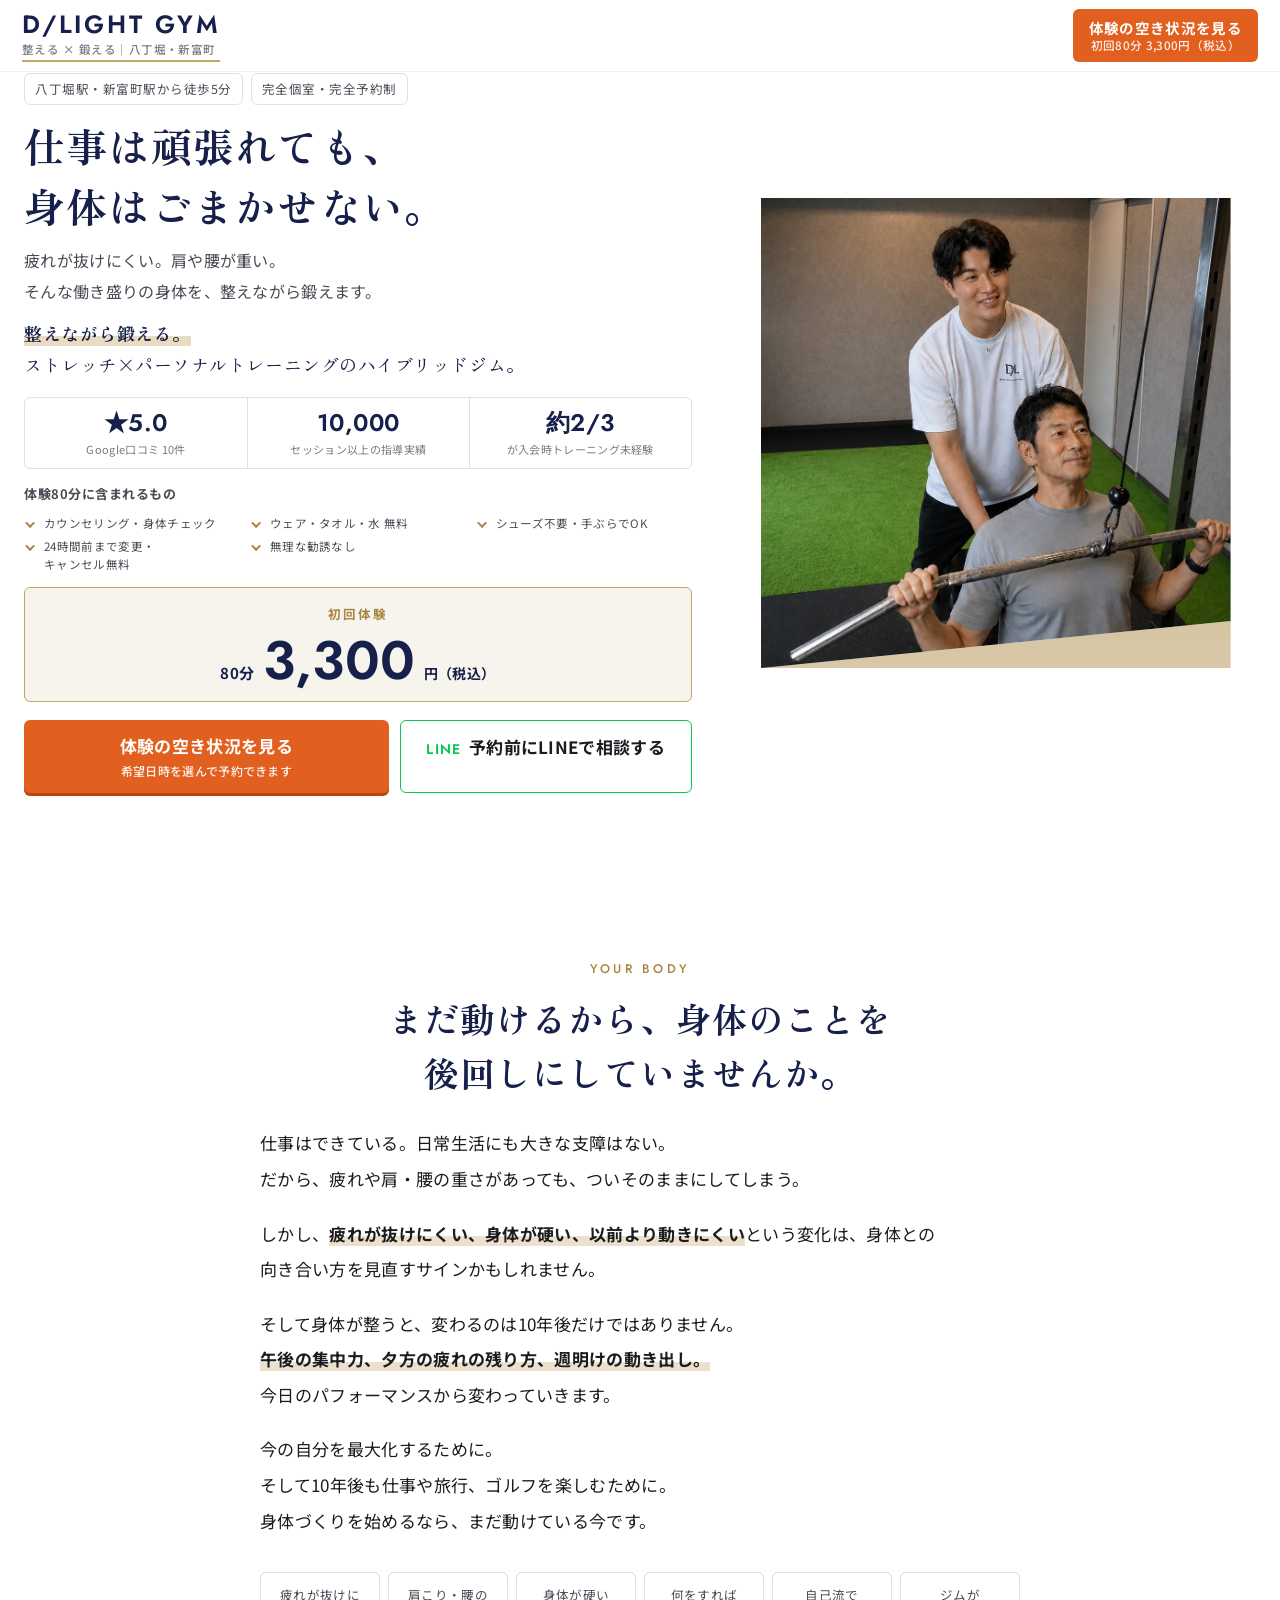
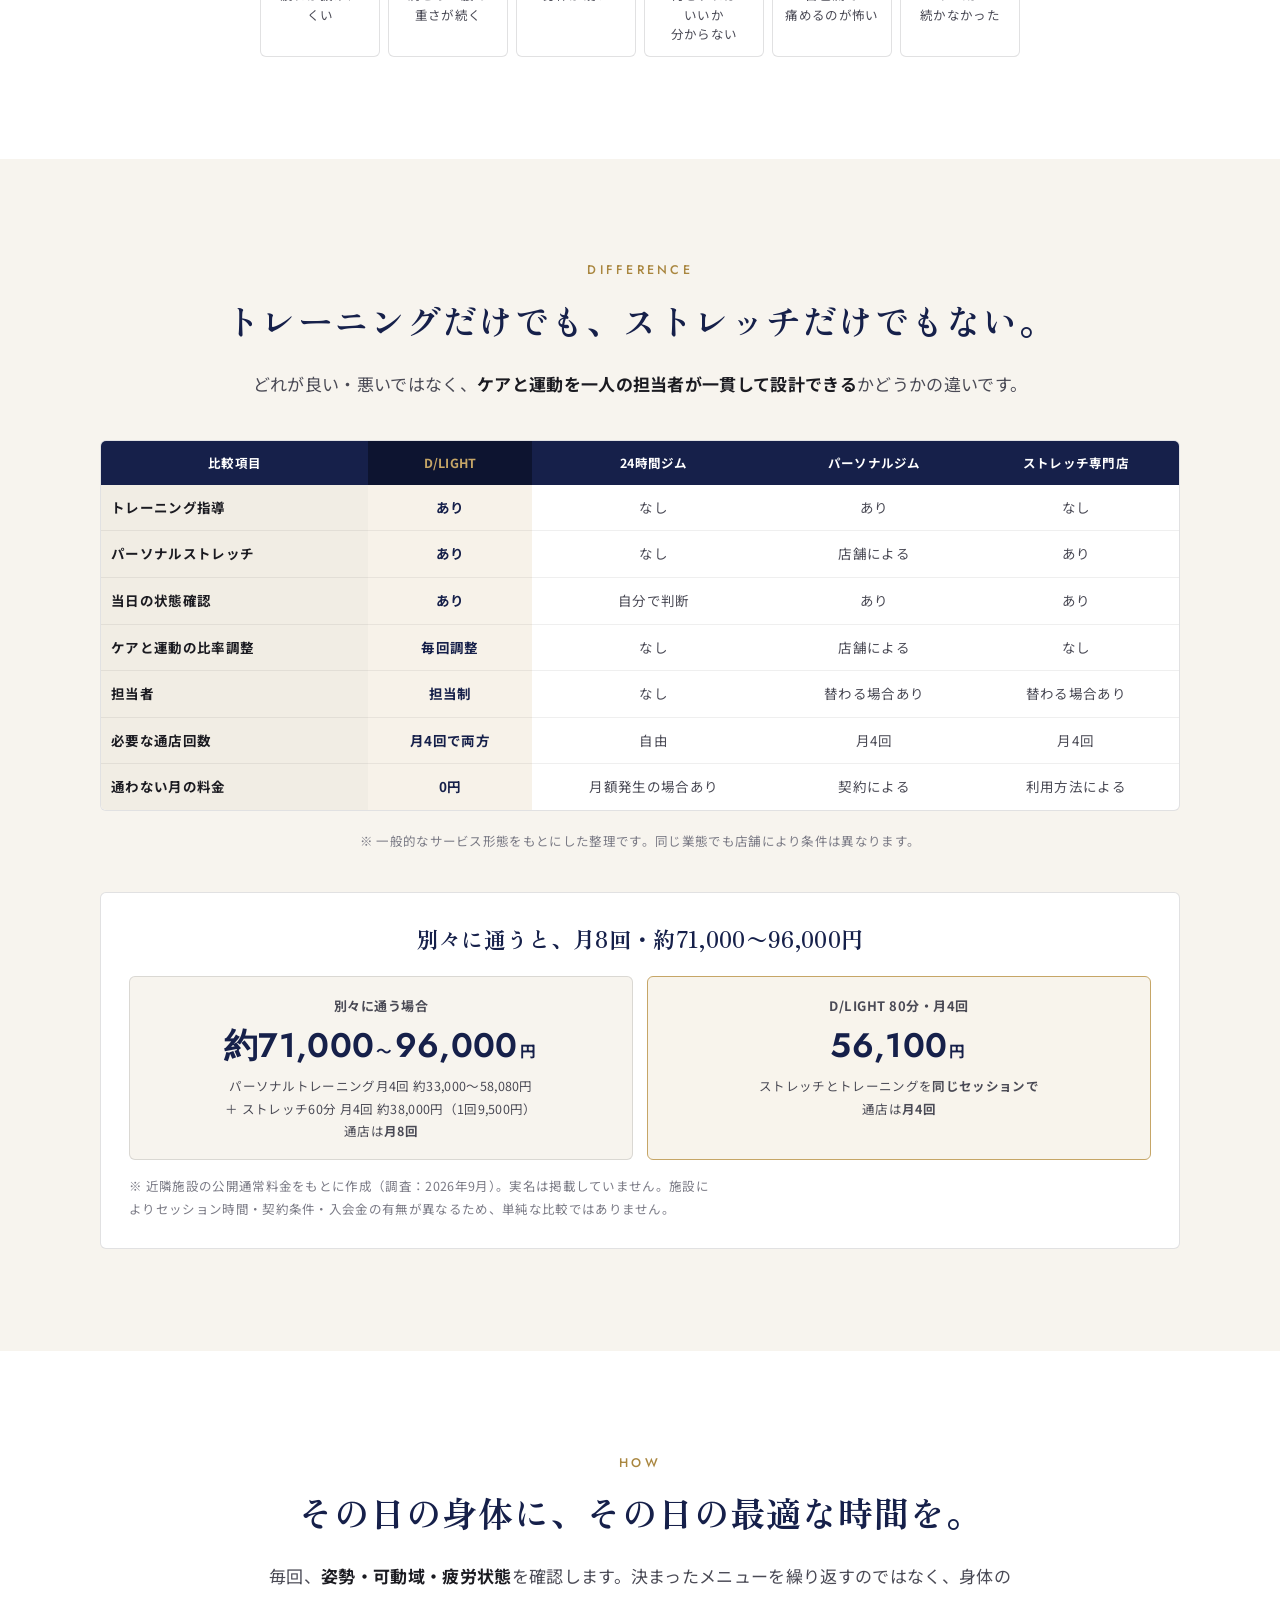
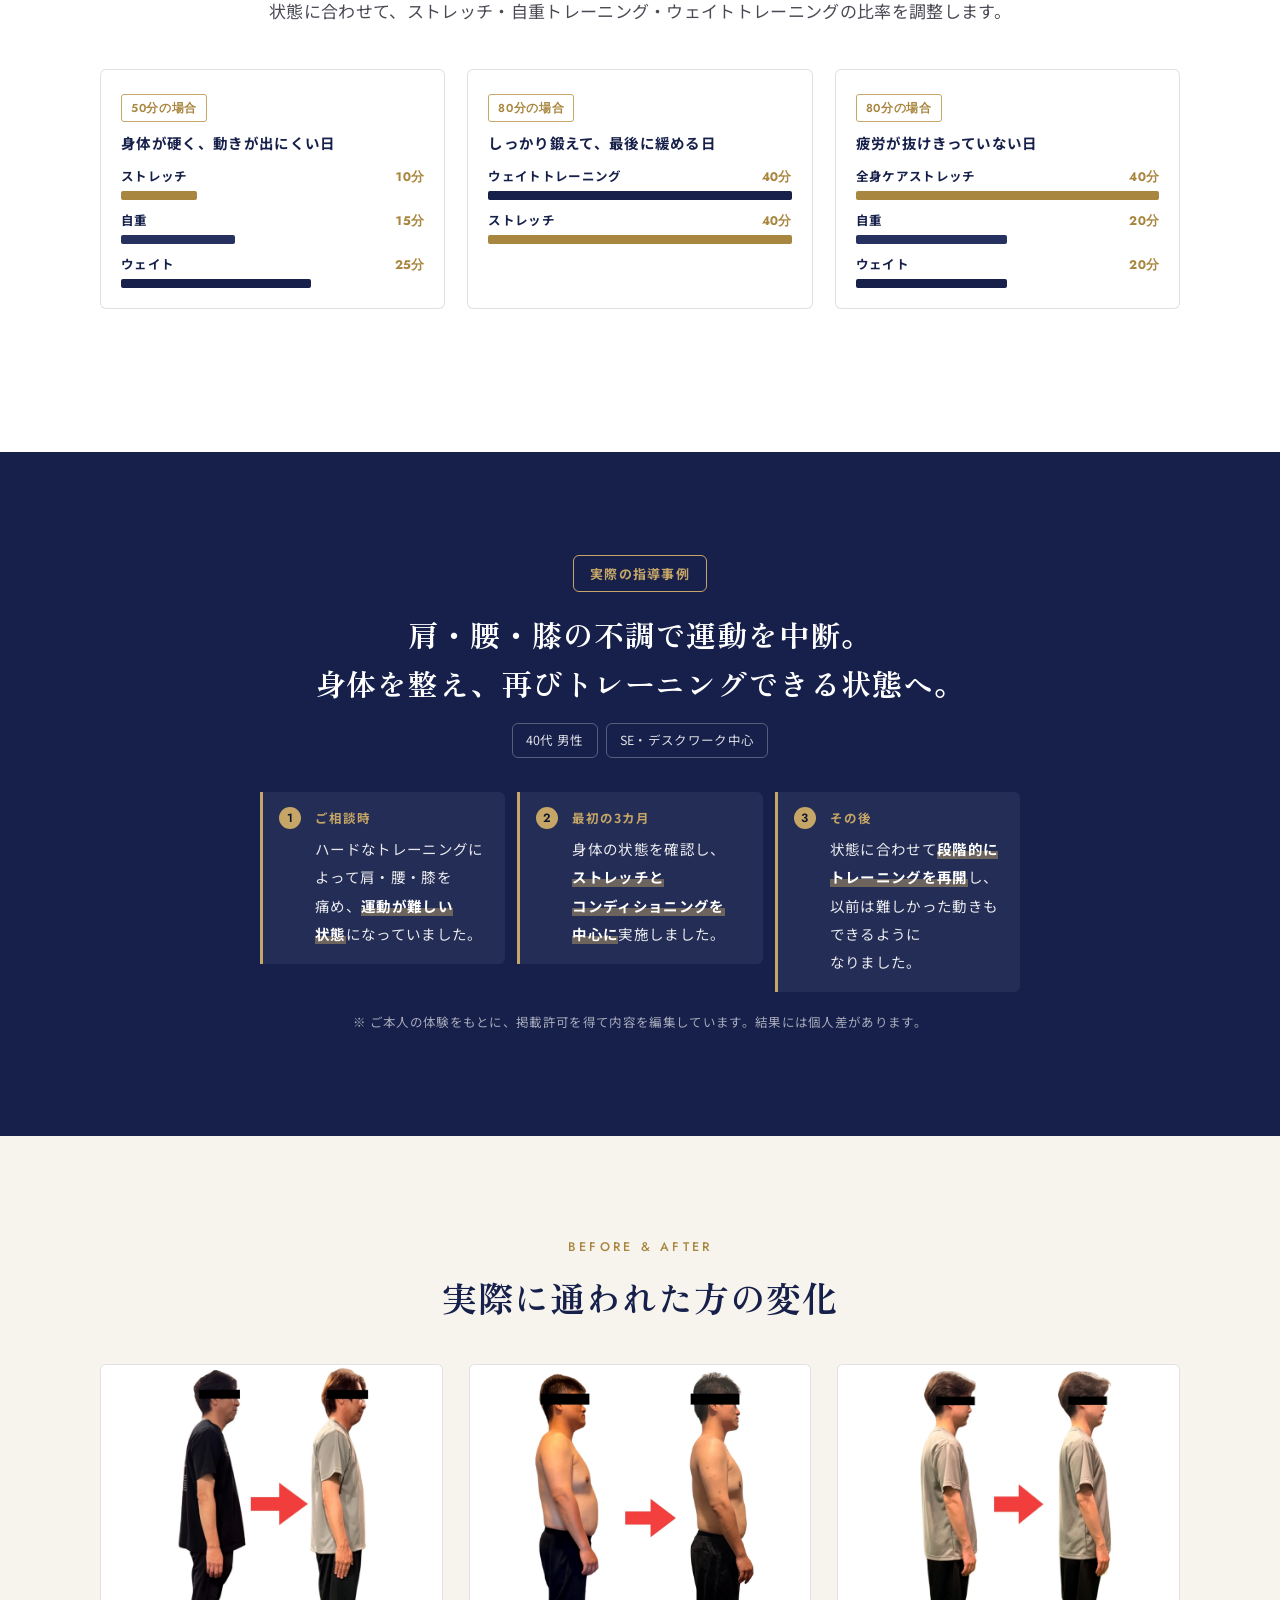
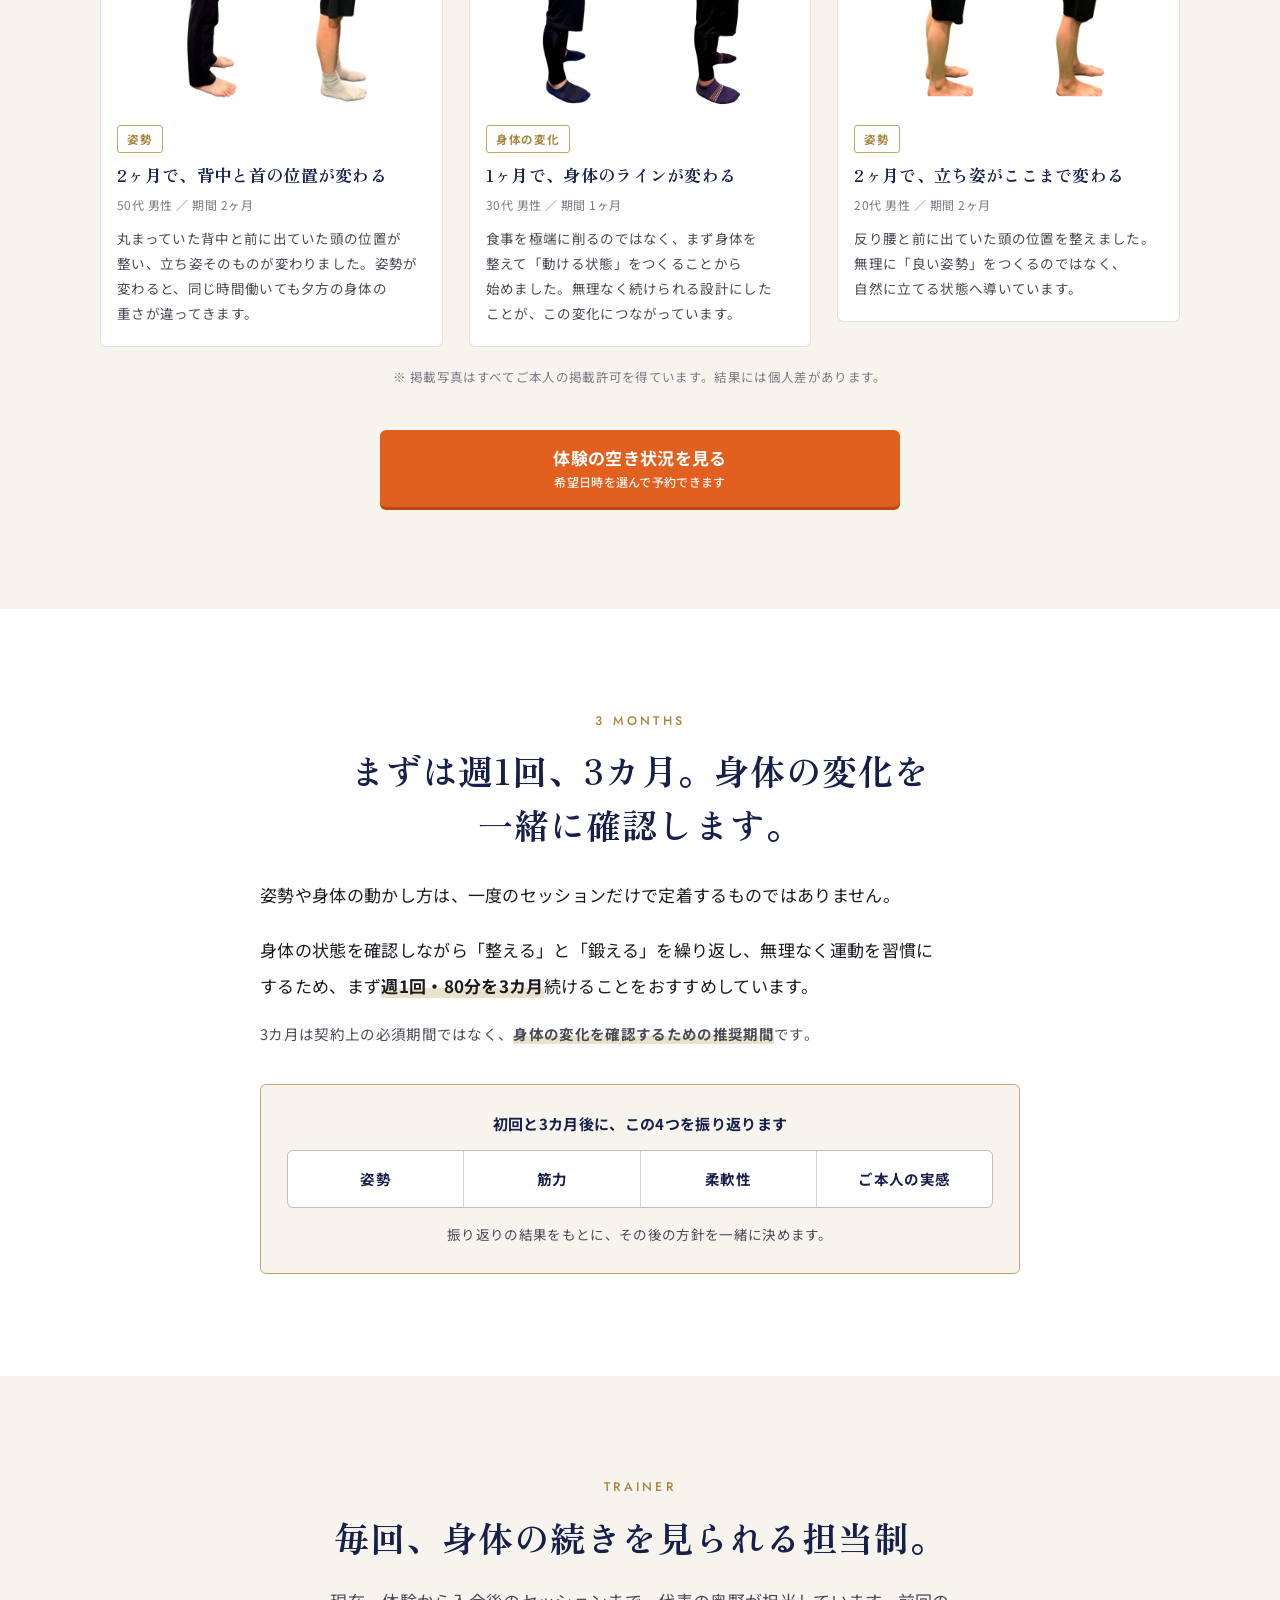
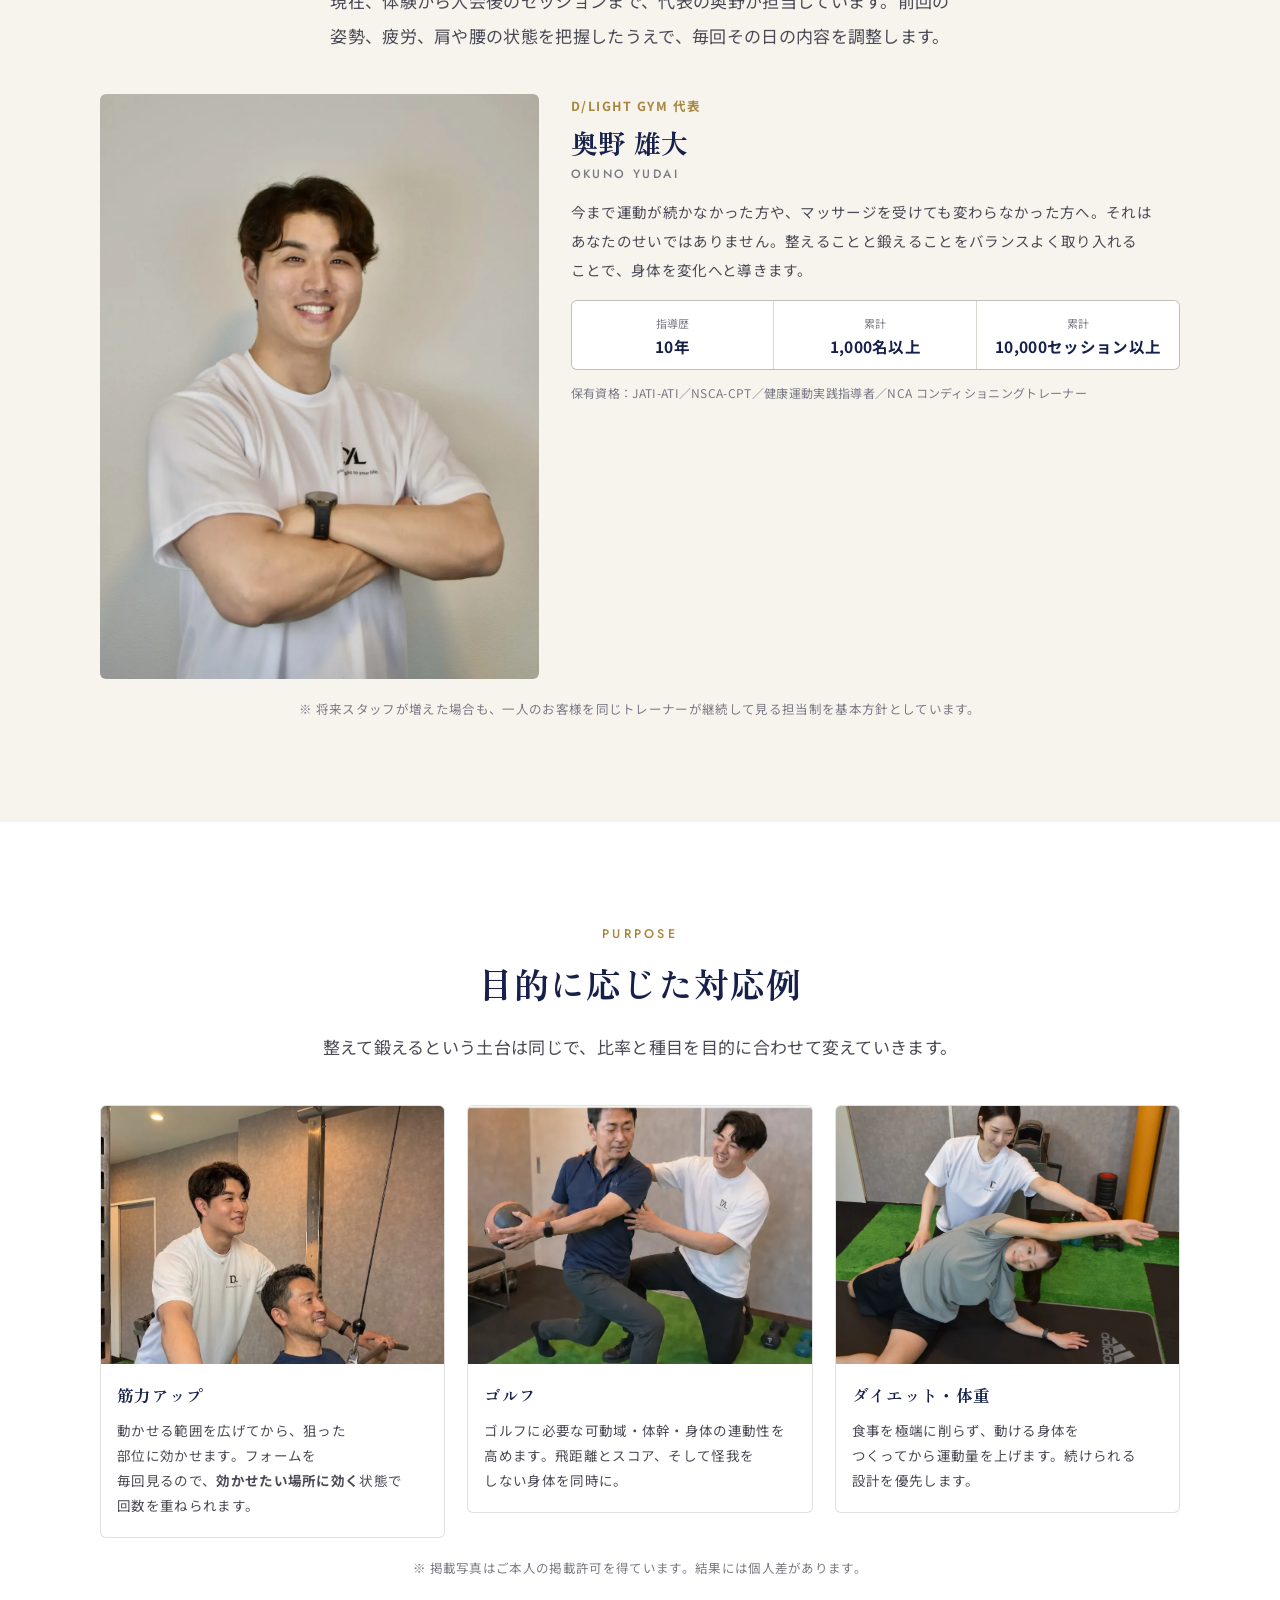
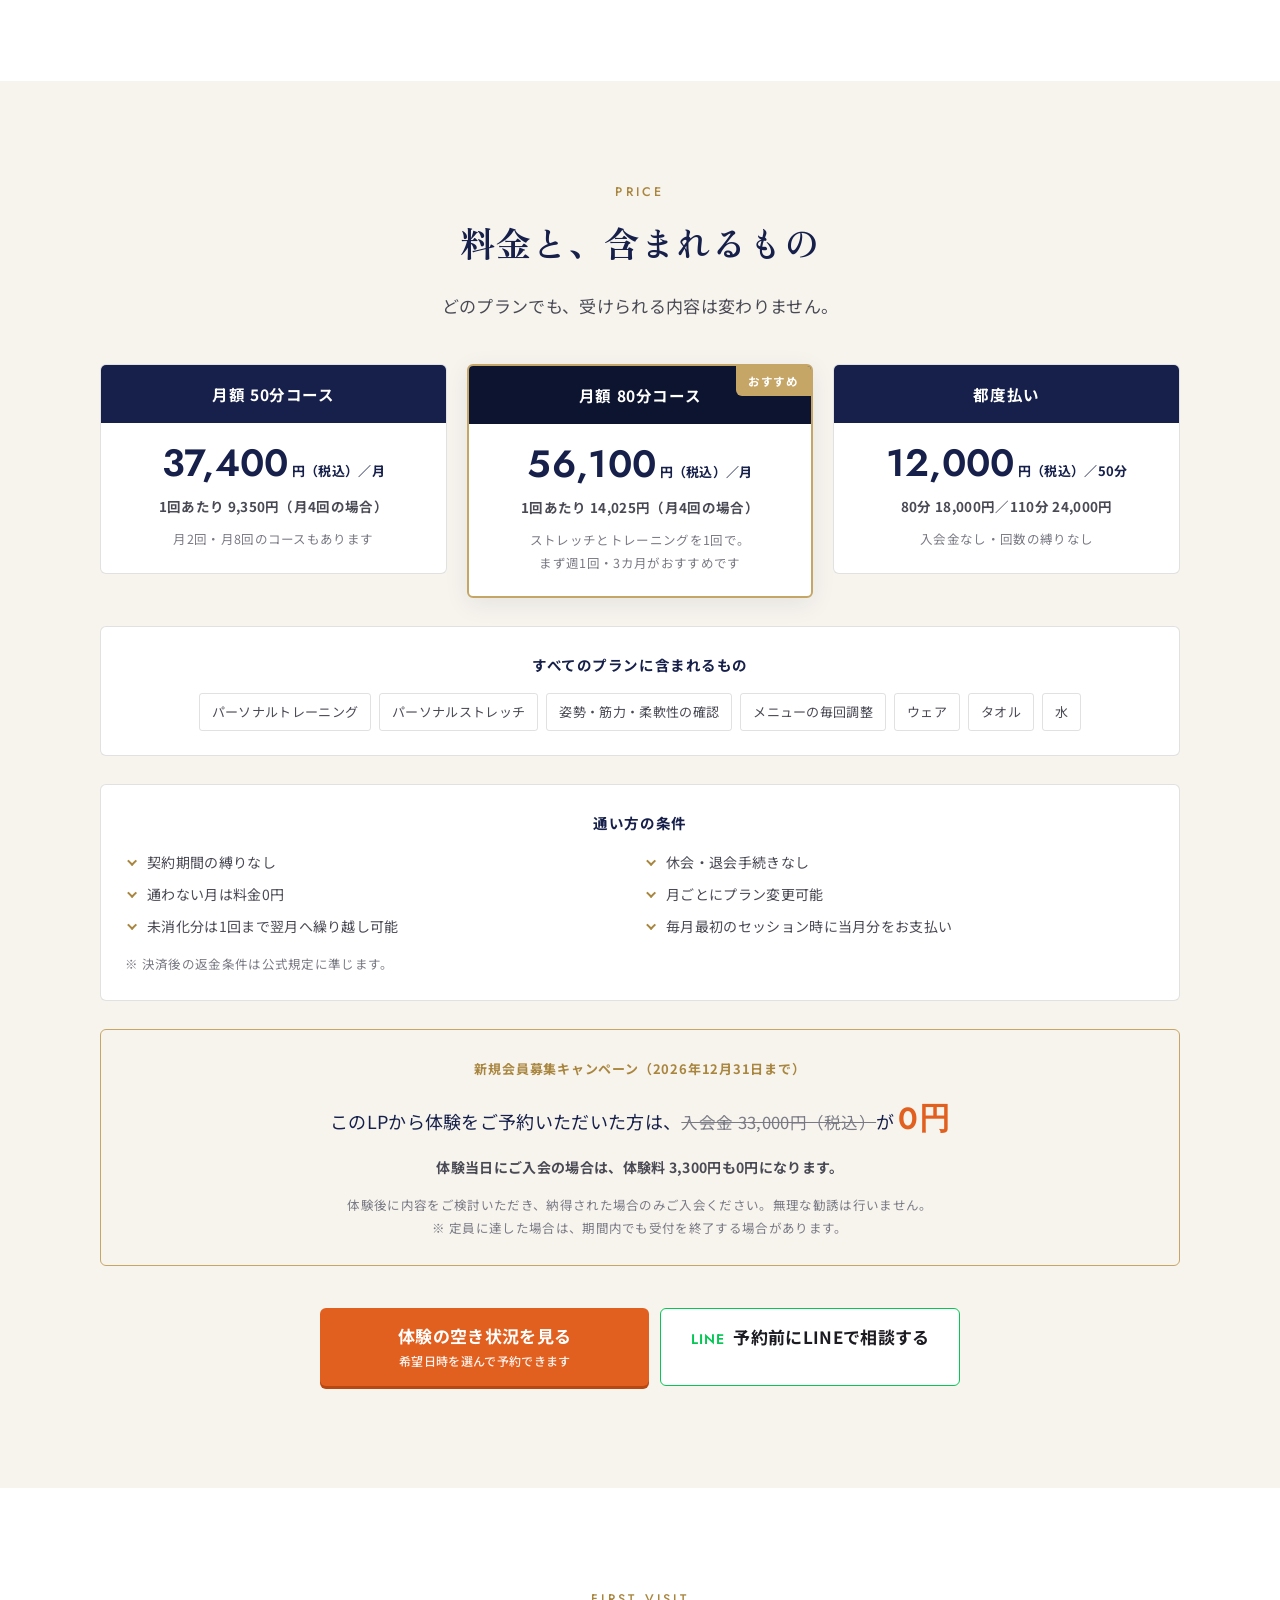
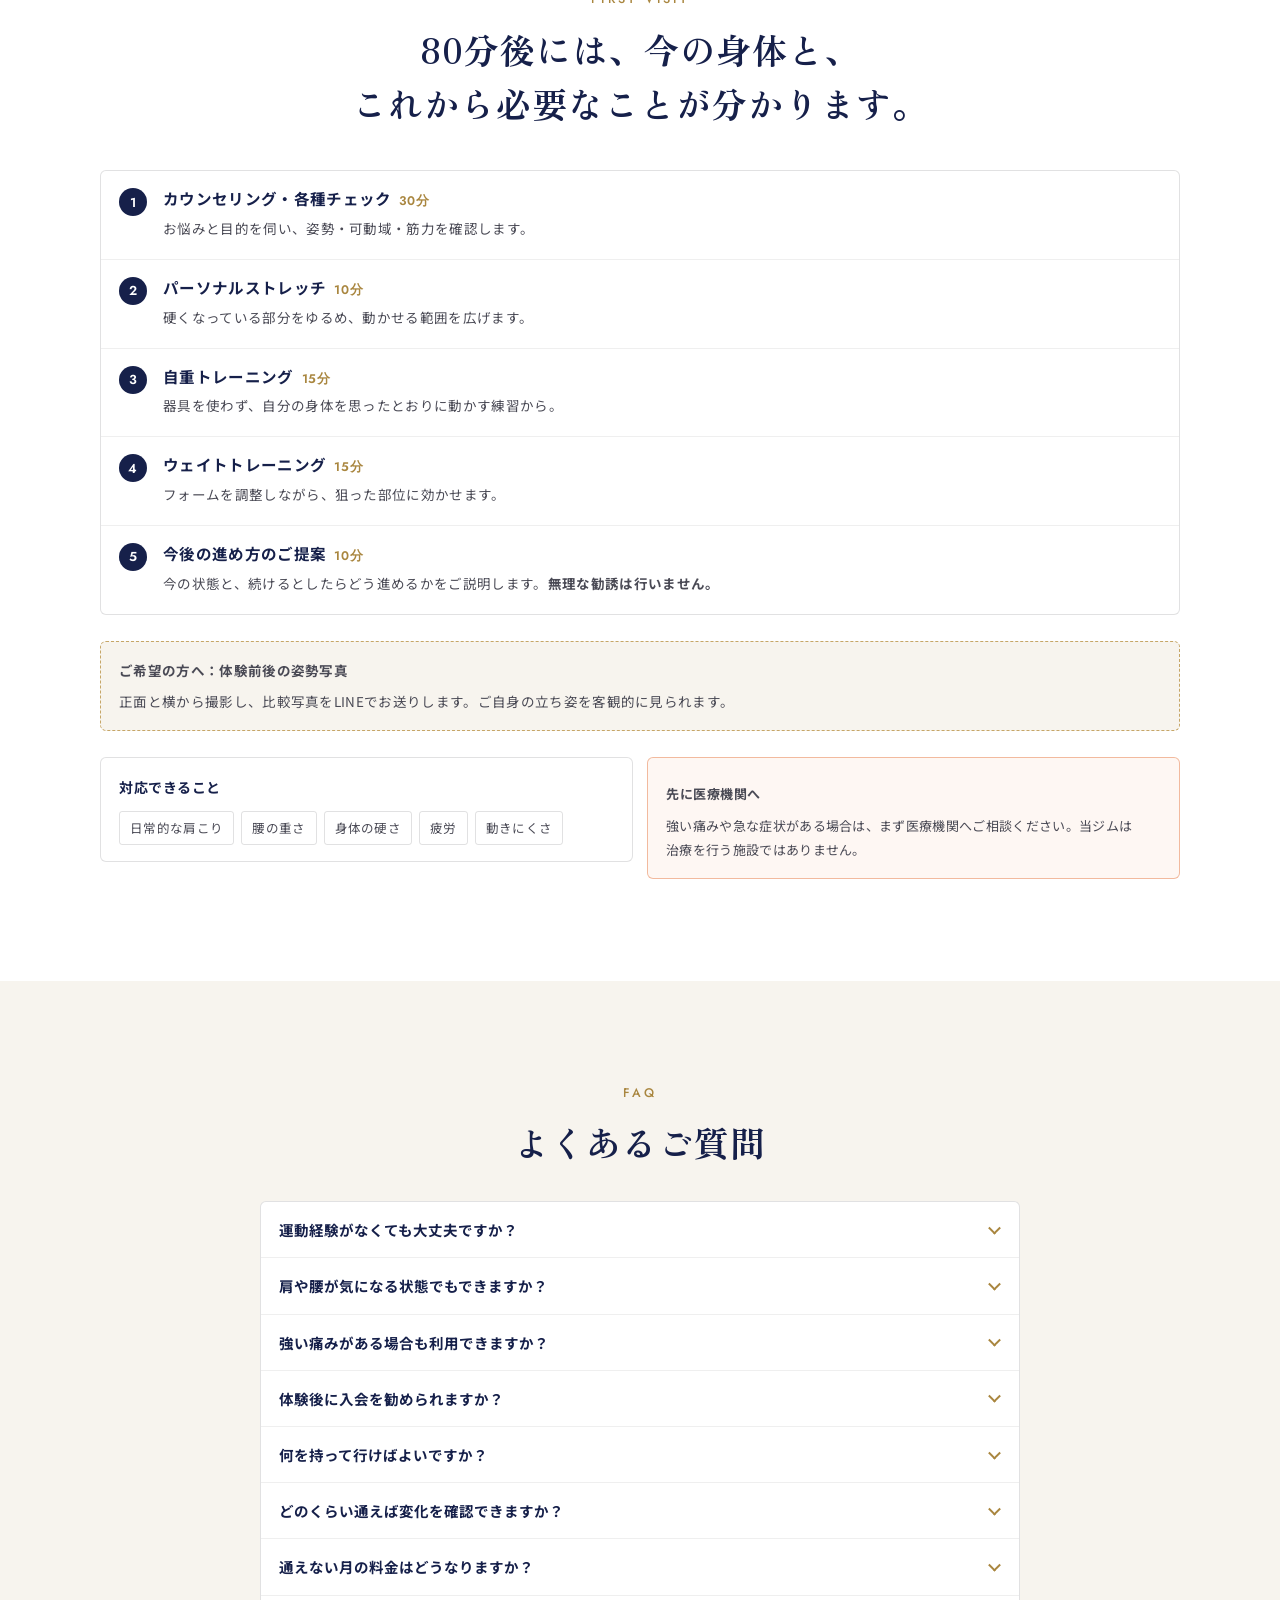
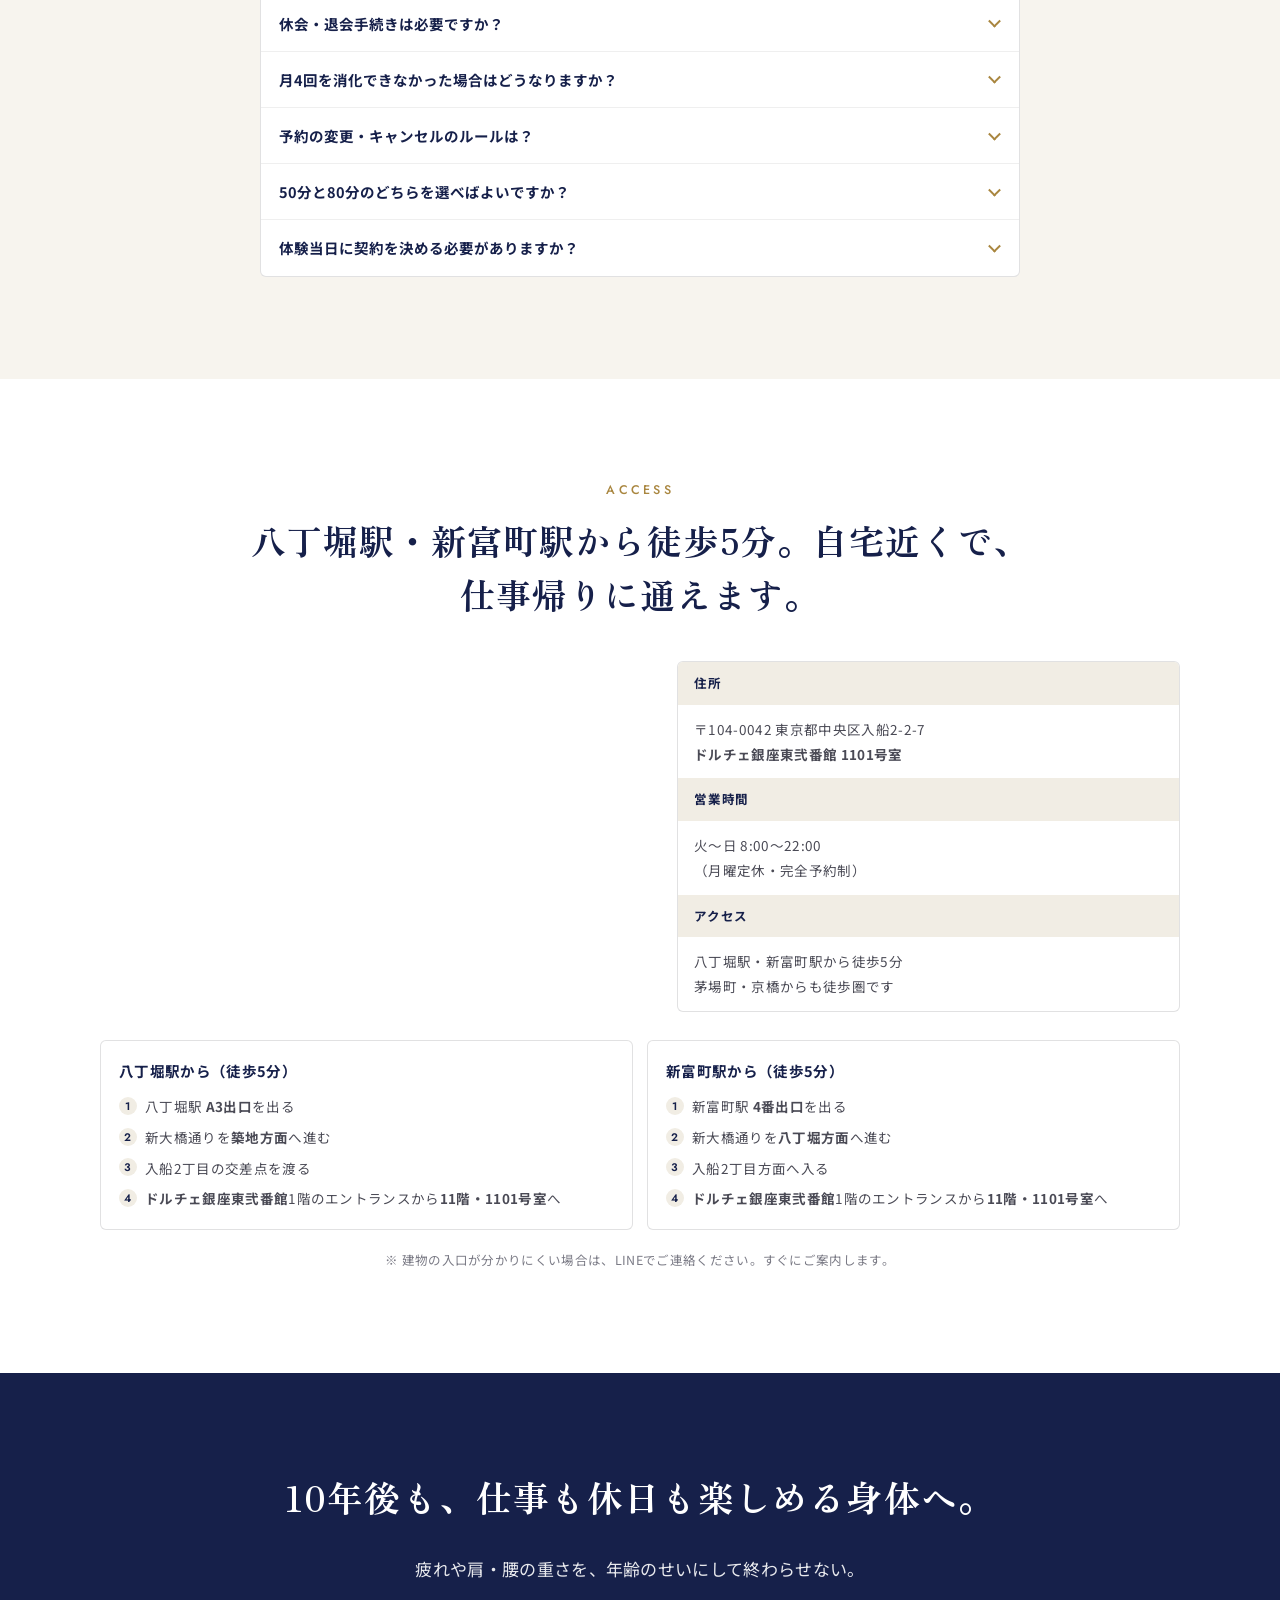
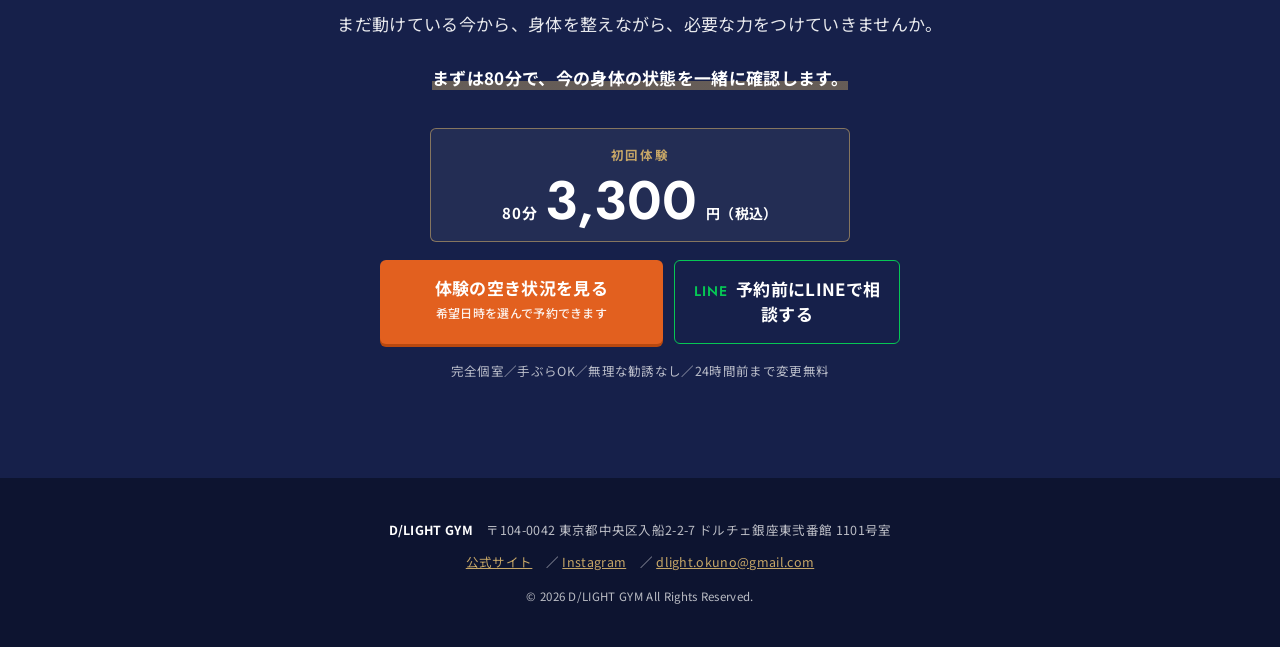
==== commit f95c634f: "営業時間を火〜日 8:00〜22:00（月曜定休）に変更し、JSON-LDも合わせた Co-Authored-By: Claude Opus 5 <noreply@anthropic.com>" ====
--- a/index.html
+++ b/index.html
@@ -70,8 +70,7 @@
   "image": "https://dlightgym.com/assets/img/hero-home.jpg",
   "sameAs": ["https://www.instagram.com/dlight_personalgym"],
   "openingHoursSpecification": [
-    { "@type": "OpeningHoursSpecification", "dayOfWeek": ["Tuesday","Wednesday","Thursday","Friday","Saturday"], "opens": "08:00", "closes": "22:00" },
-    { "@type": "OpeningHoursSpecification", "dayOfWeek": ["Sunday"], "opens": "15:00", "closes": "22:00" }
+    { "@type": "OpeningHoursSpecification", "dayOfWeek": ["Tuesday","Wednesday","Thursday","Friday","Saturday","Sunday"], "opens": "08:00", "closes": "22:00" }
   ],
   "priceRange": "¥¥¥"
 }
@@ -575,7 +574,7 @@
       <div>
         <dl>
           <dt>住所</dt><dd>〒104-0042 東京都中央区入船2-2-7<br><strong>ドルチェ銀座東弐番館 1101号室</strong></dd>
-          <dt>営業時間</dt><dd>火〜土 8:00〜22:00／日 15:00〜22:00<br>（月曜定休・完全予約制）</dd>
+          <dt>営業時間</dt><dd><span class="nw">火〜日 8:00〜22:00</span><br>（月曜定休・完全予約制）</dd>
           <dt>アクセス</dt><dd>八丁堀駅・新富町駅から徒歩5分<br>茅場町・京橋からも徒歩圏です</dd>
         </dl>
       </div>
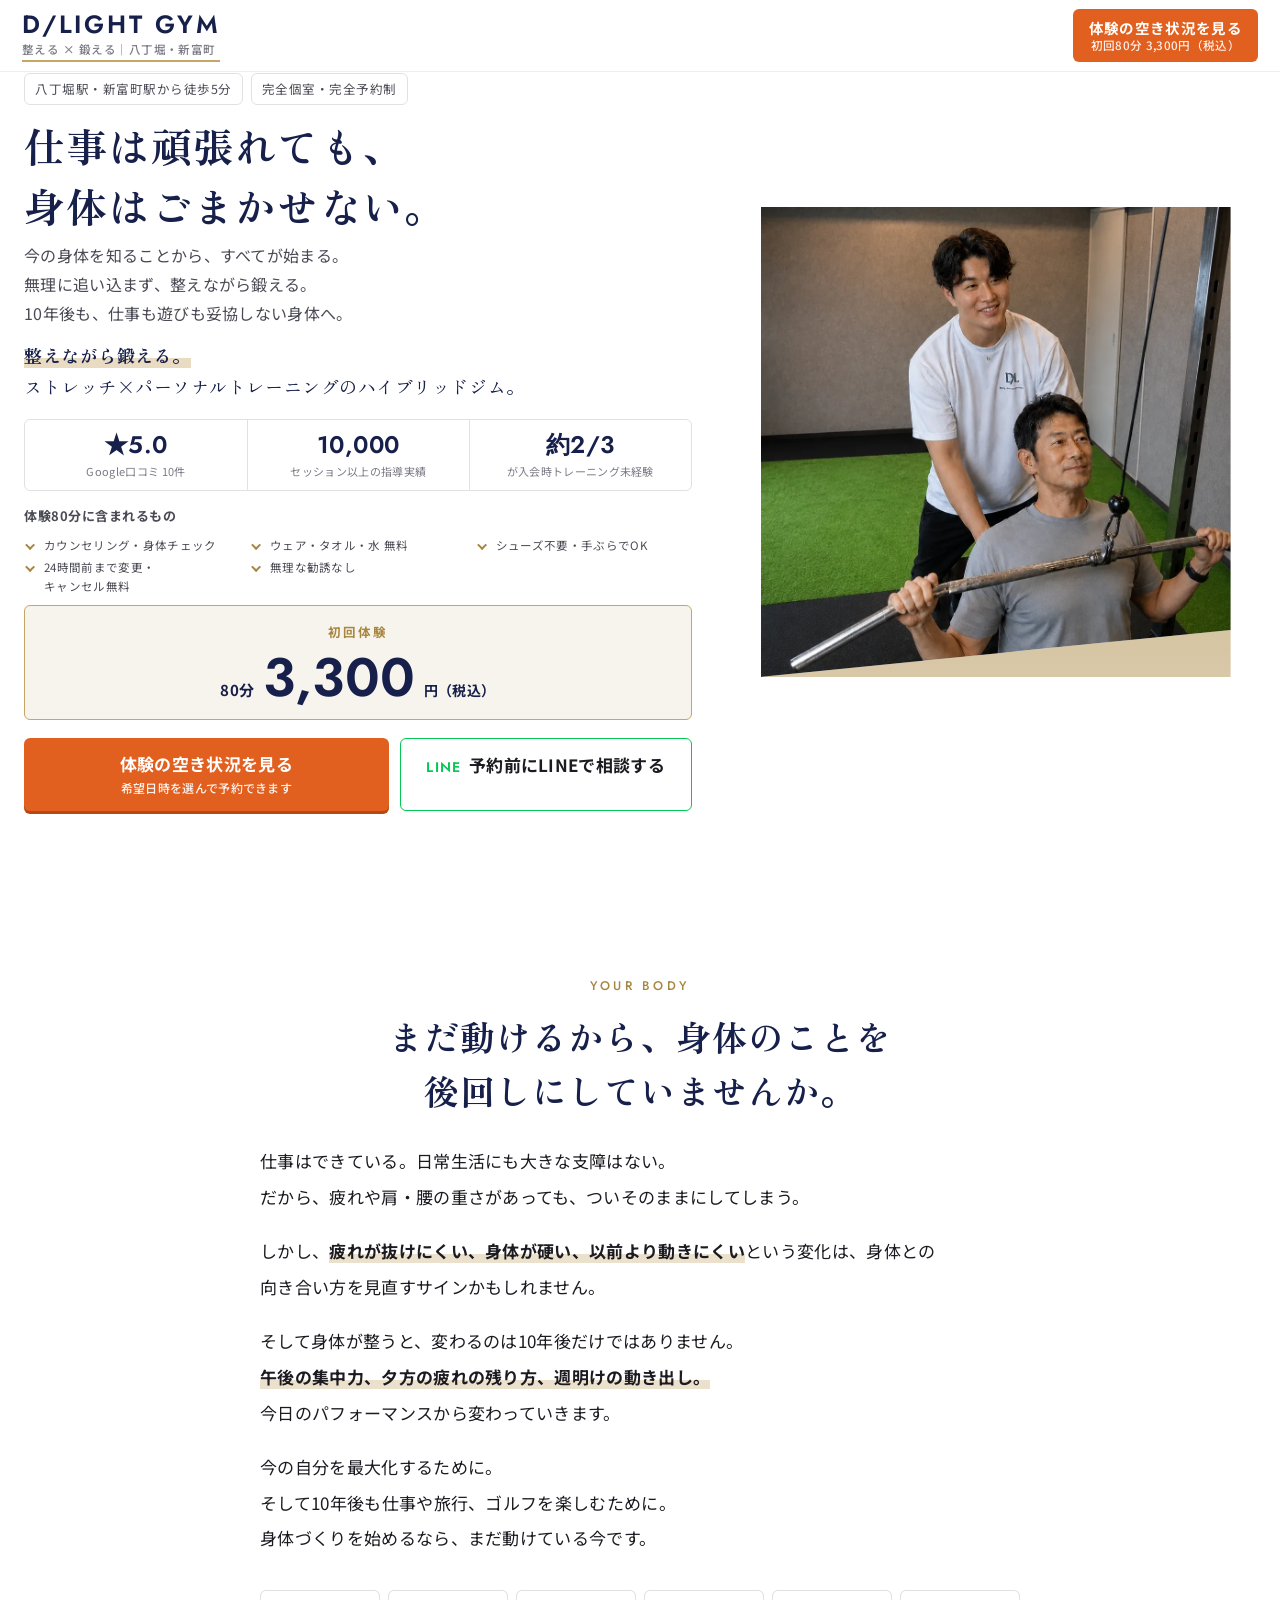
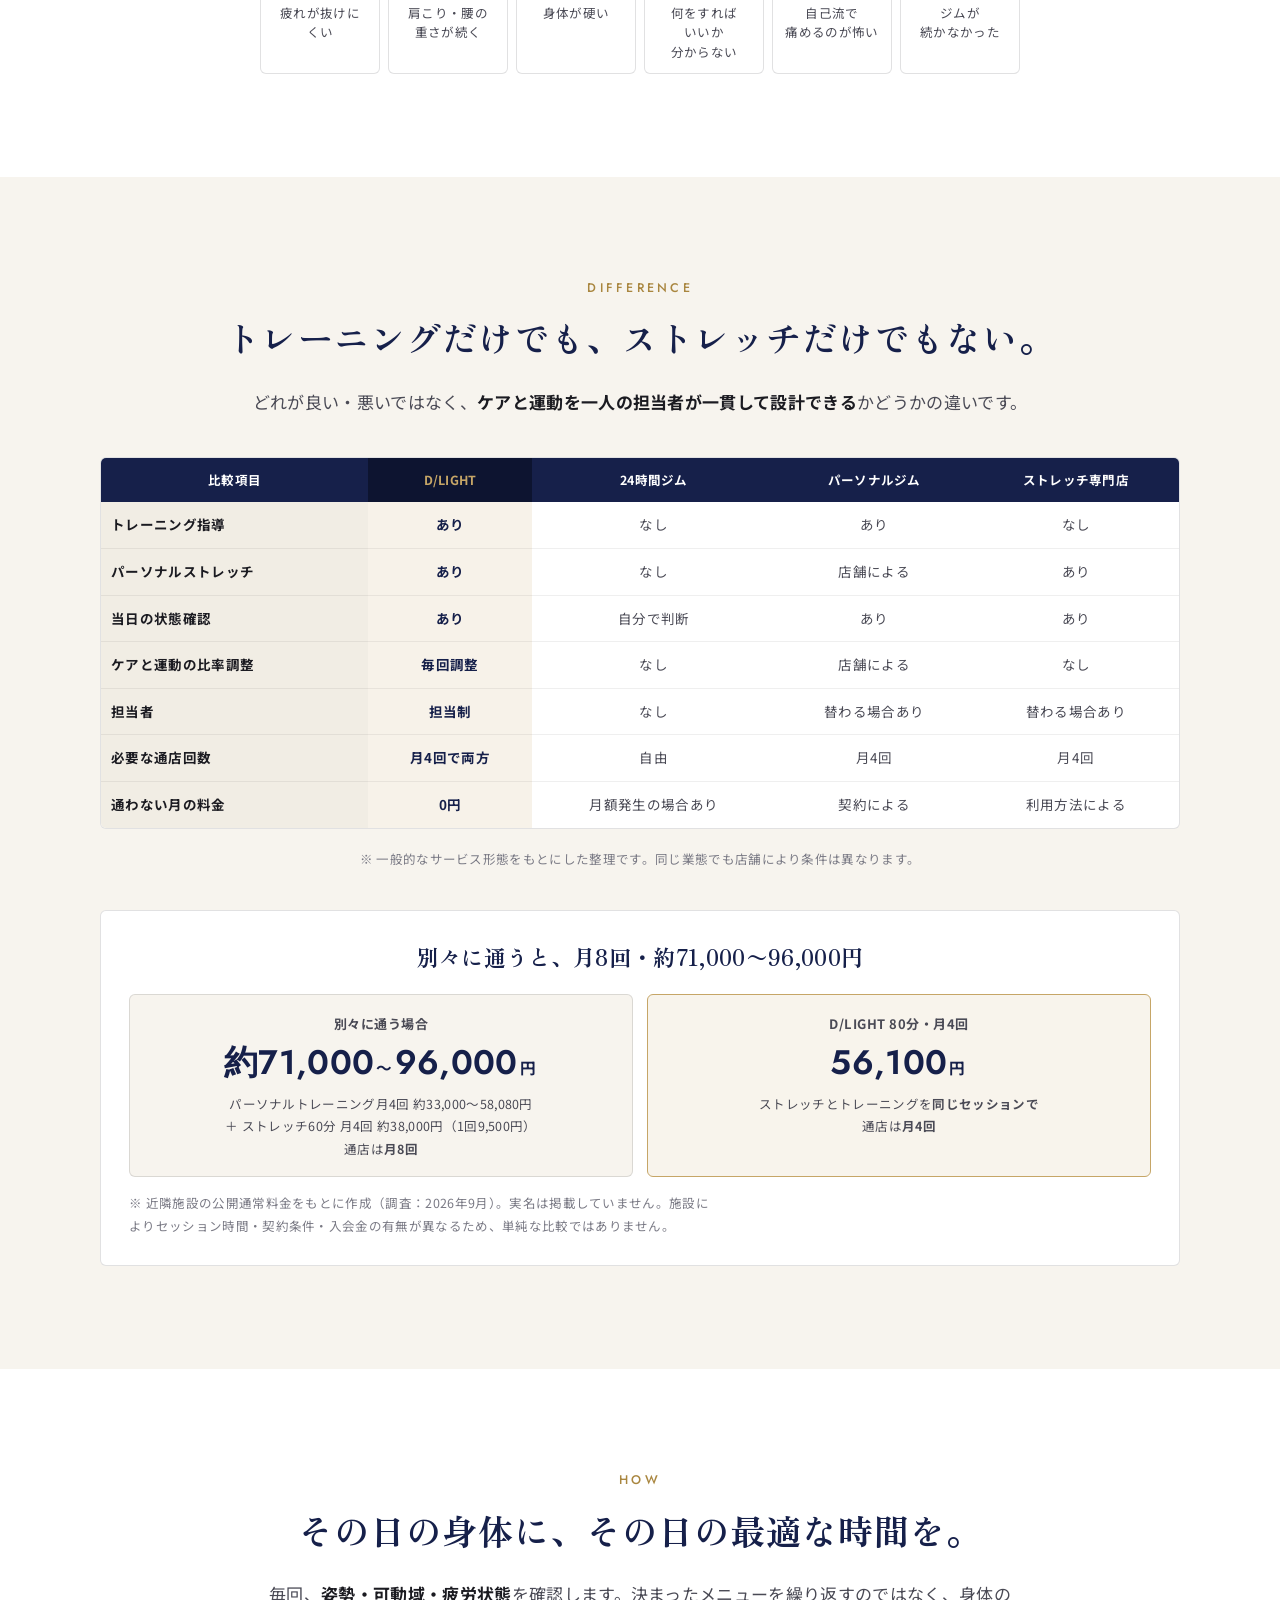
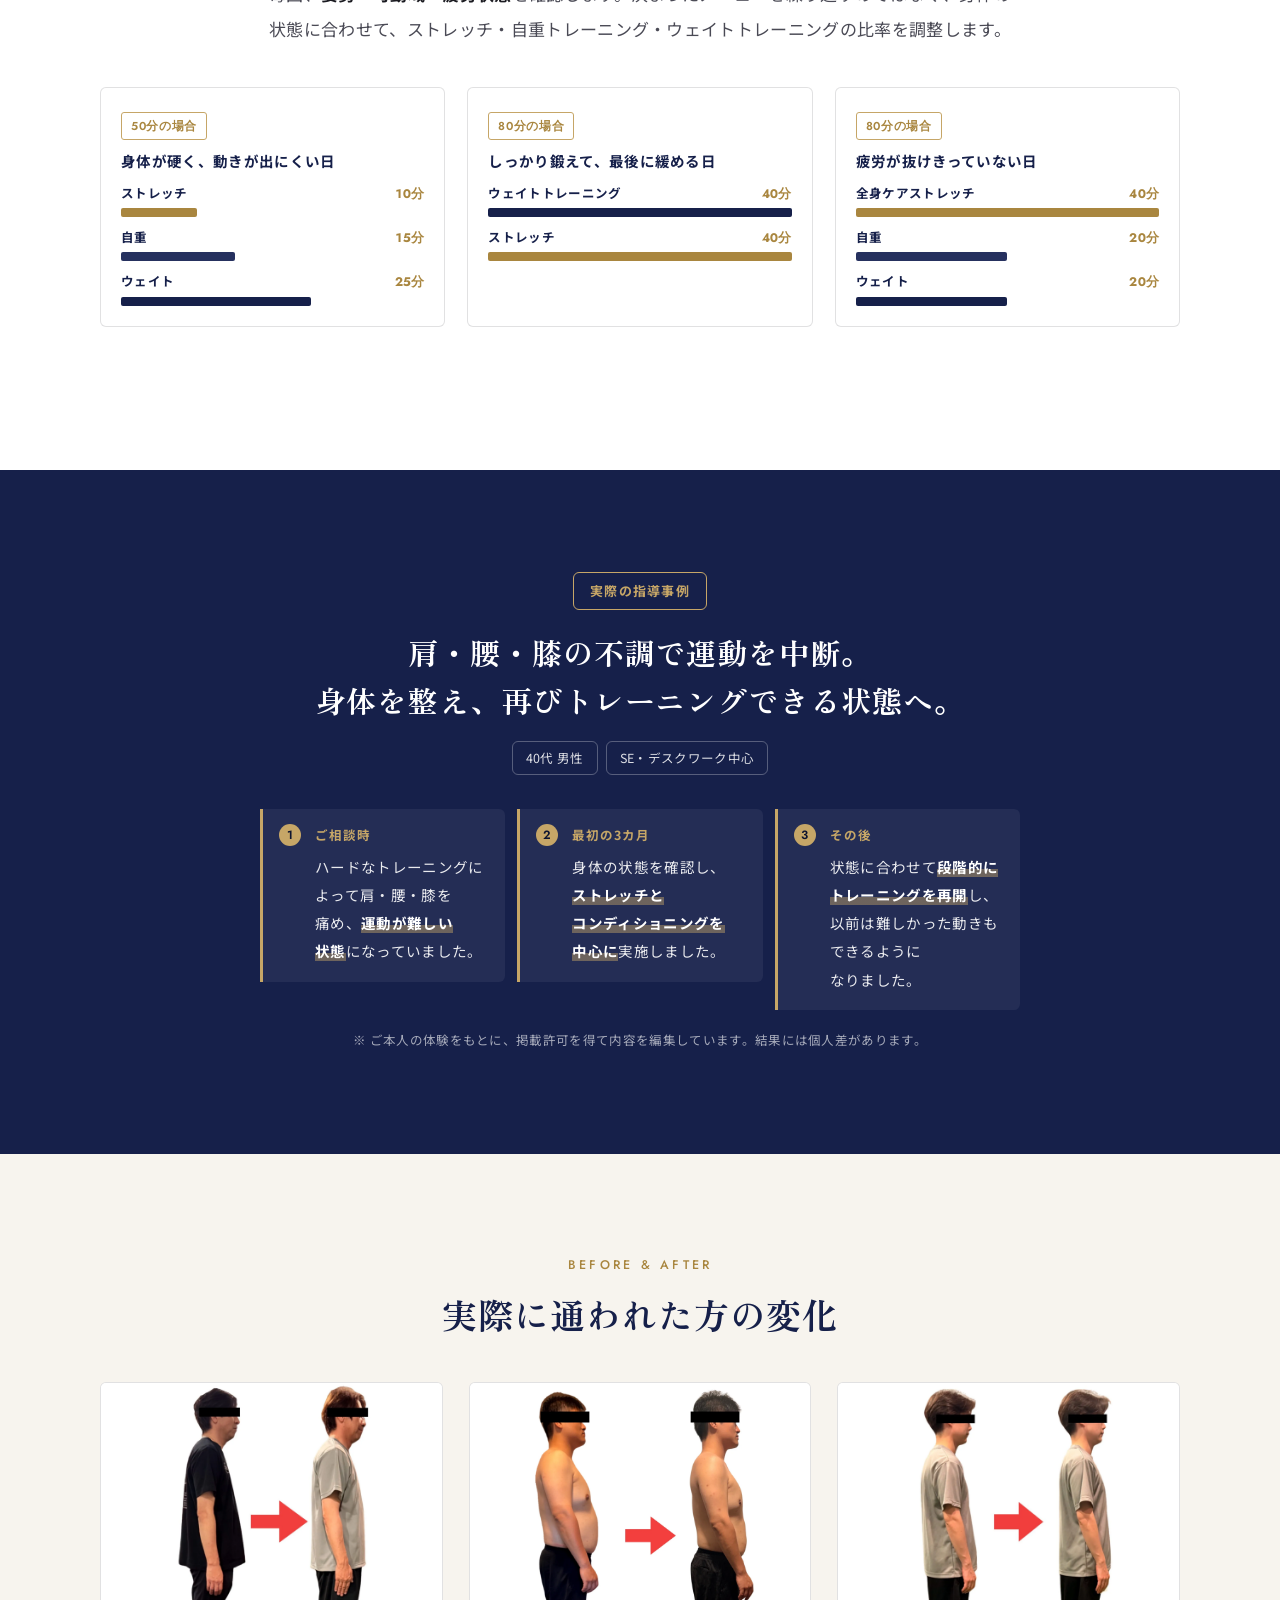
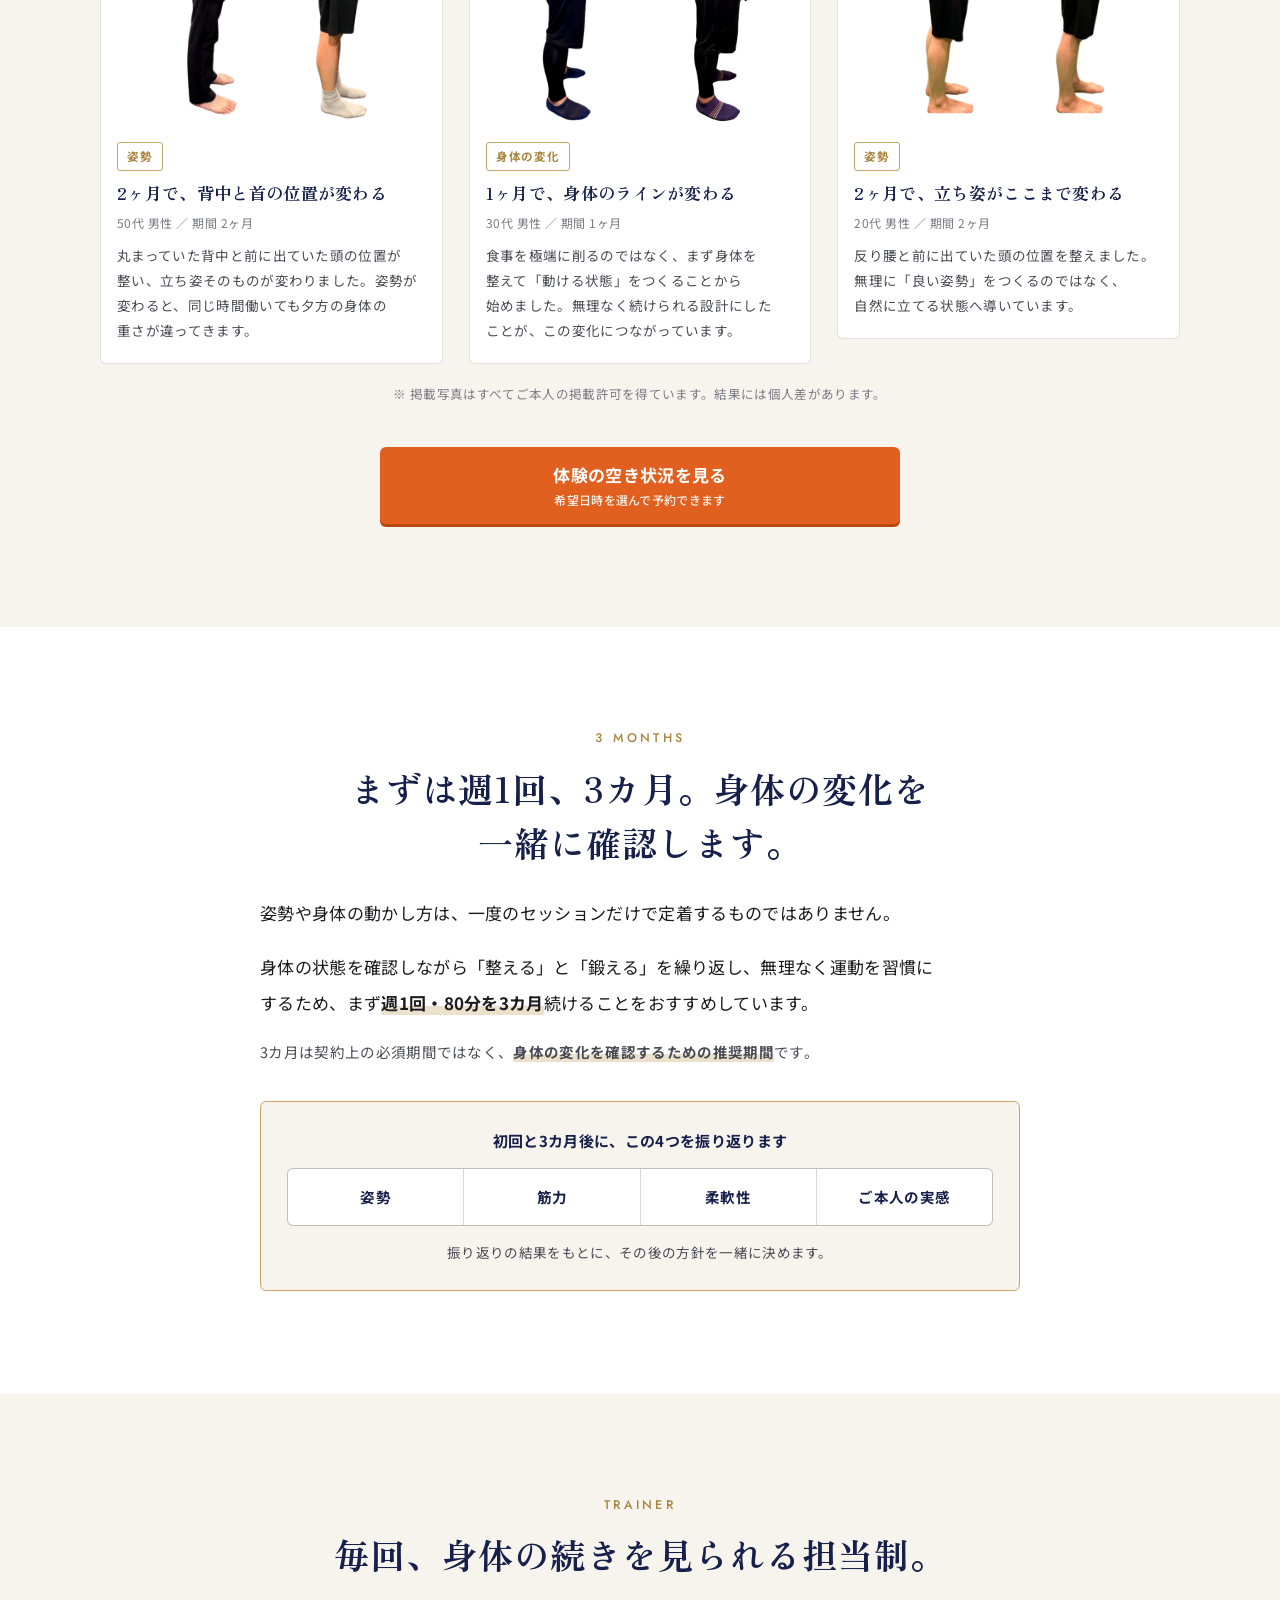
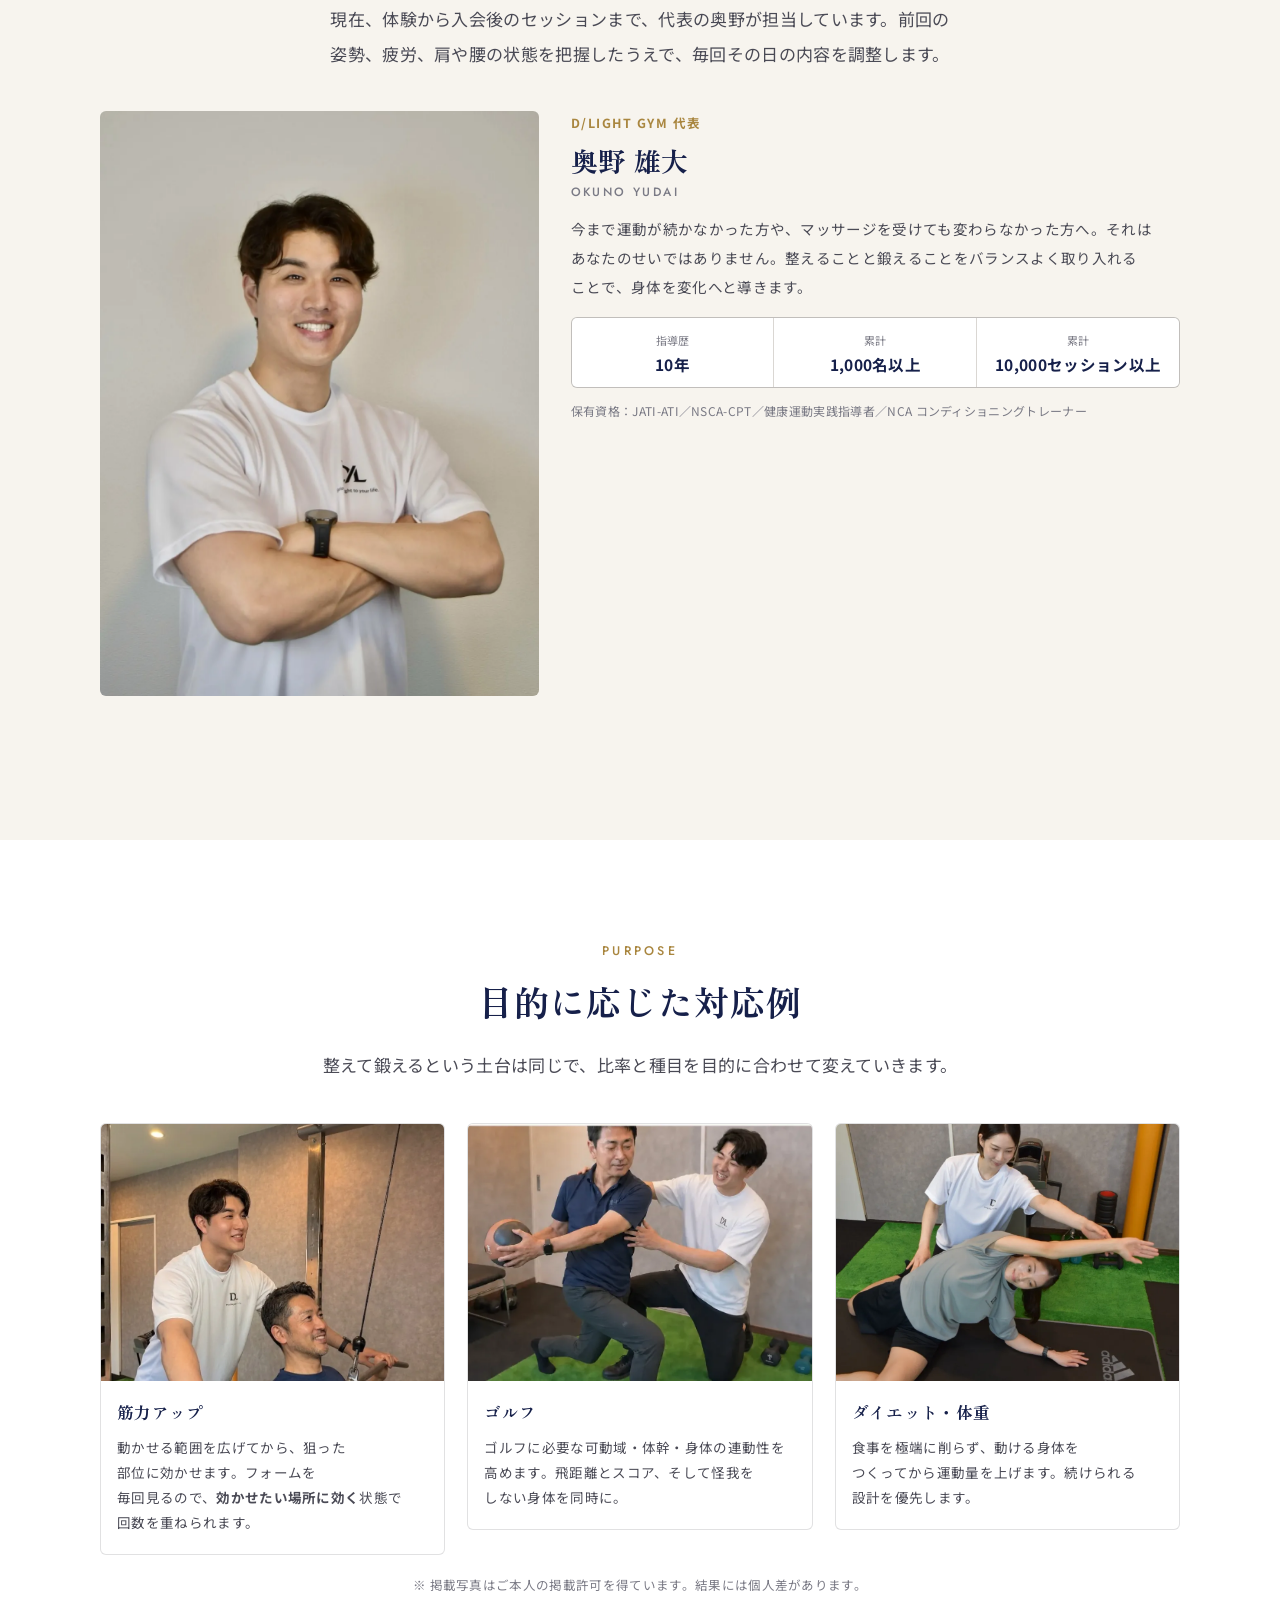
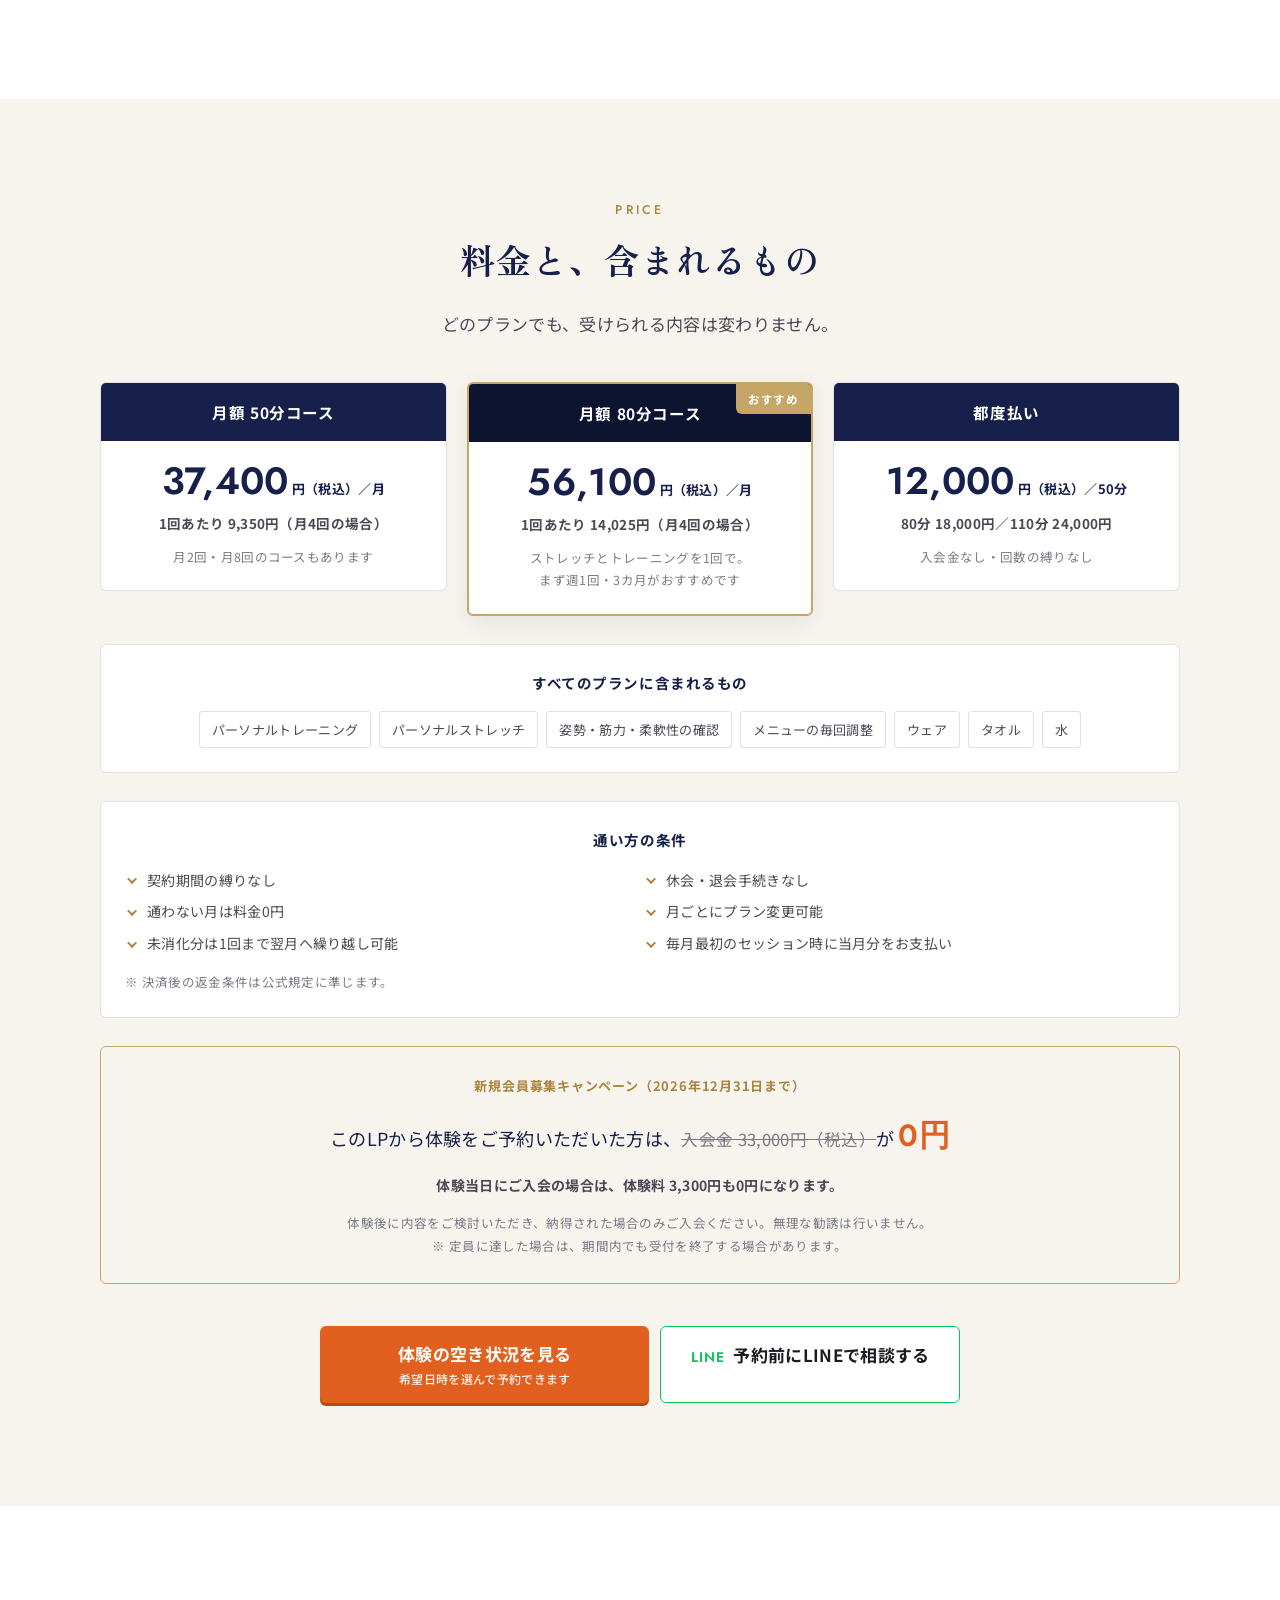
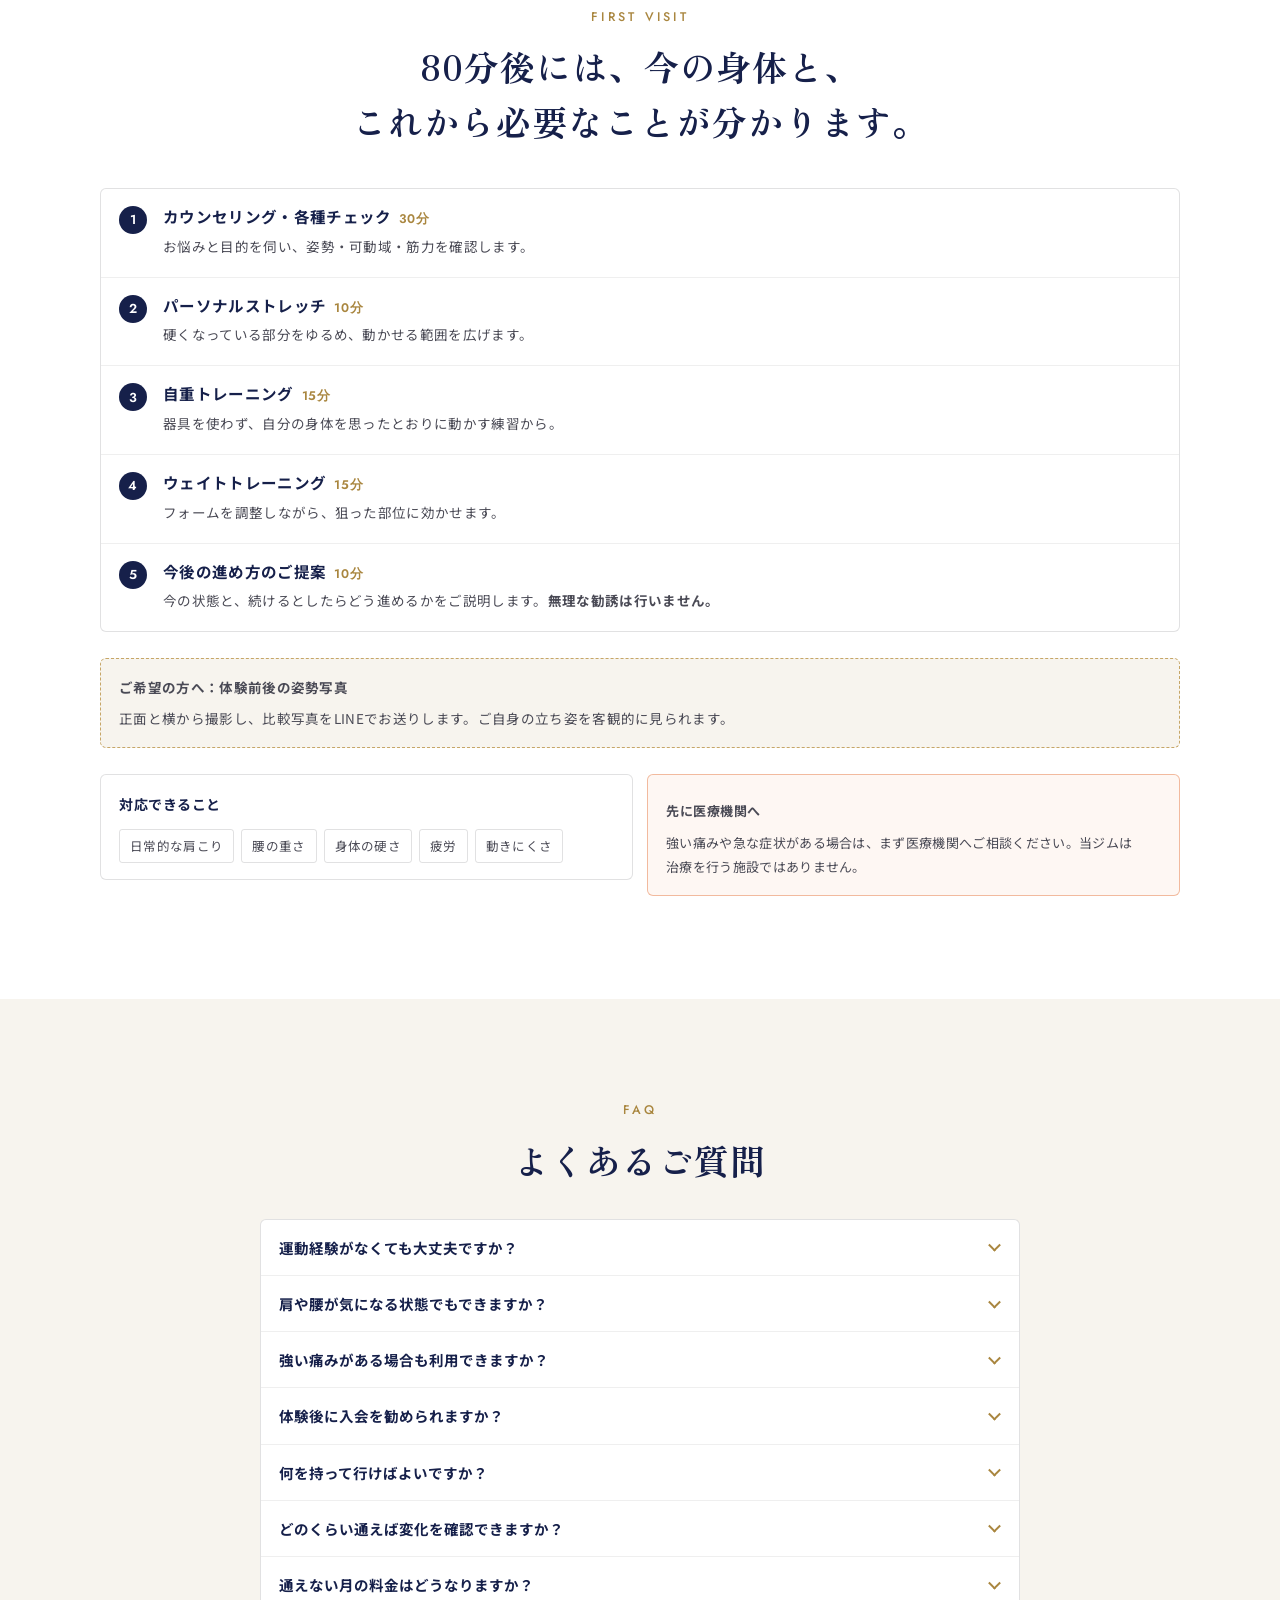
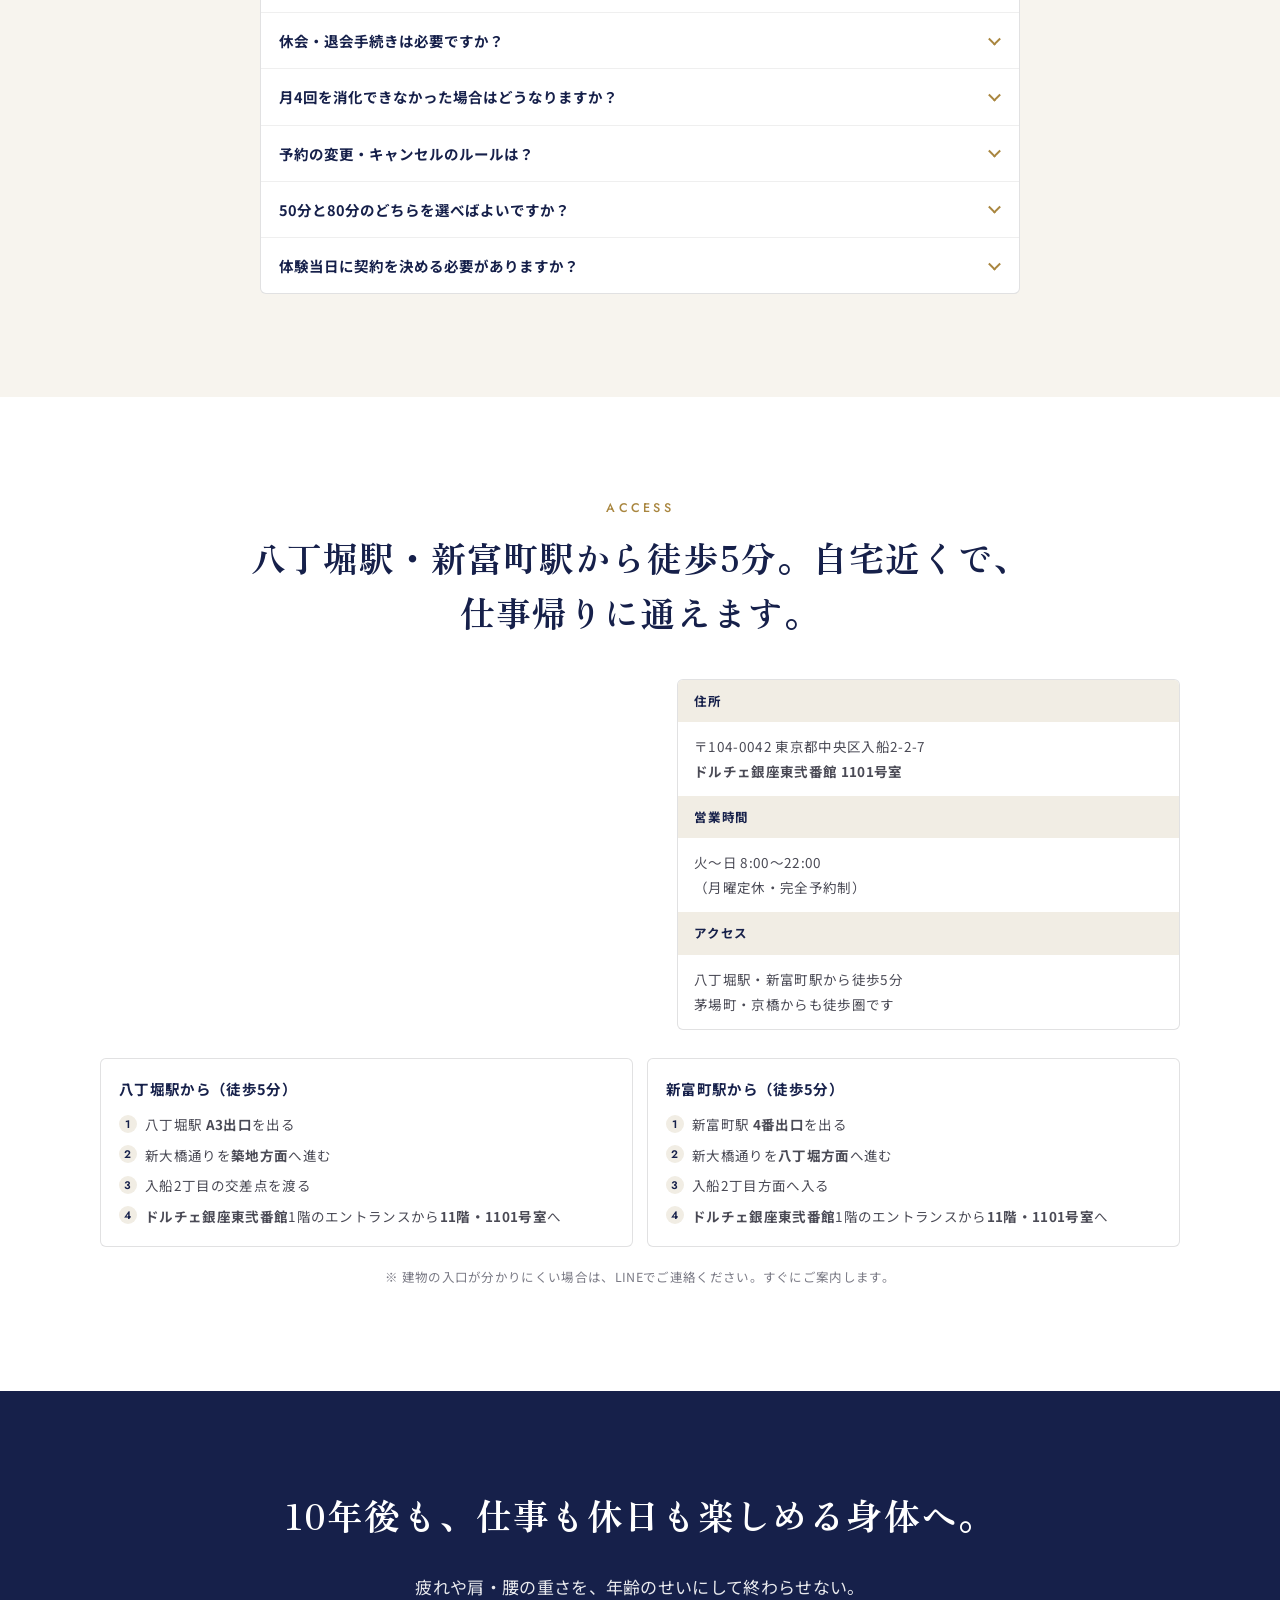
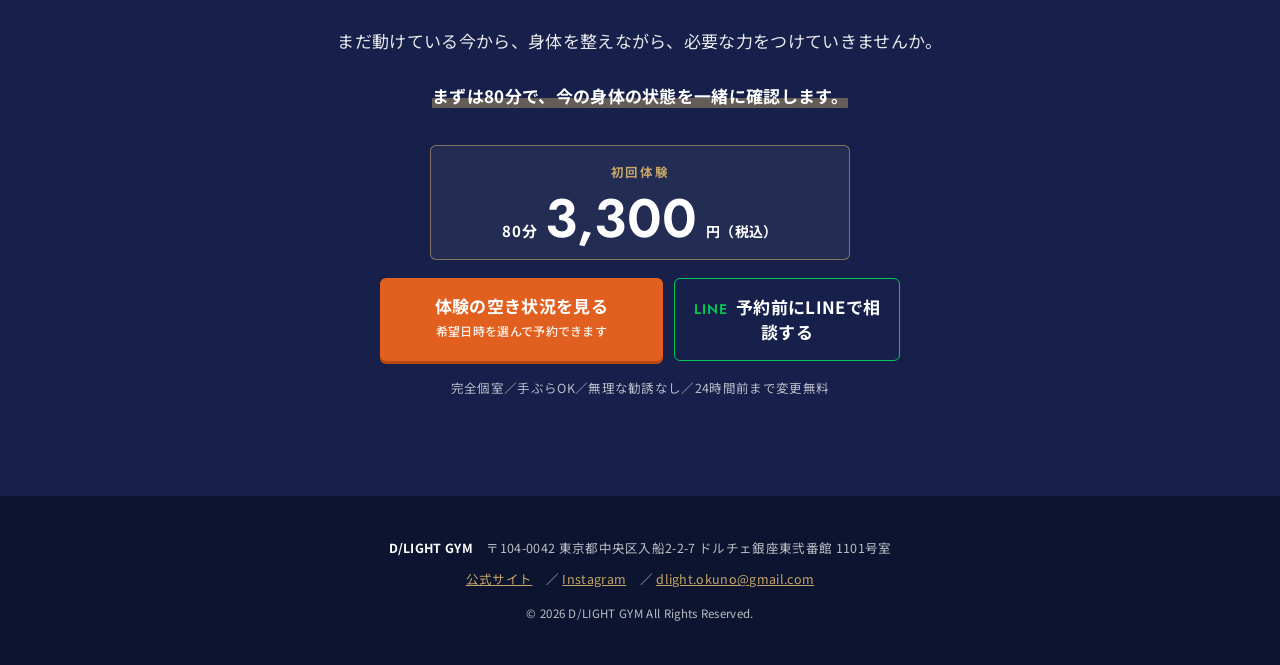
==== commit 0600b224: "ファーストビューのサブコピーを3行の新しい文面に差し替え、余白を詰めて1画面に収めた Co-Authored-By: Claude Opus 5 <noreply@anthropic.com>" ====
--- a/index.html
+++ b/index.html
@@ -37,7 +37,7 @@
 <link rel="preconnect" href="https://fonts.googleapis.com">
 <link rel="preconnect" href="https://fonts.gstatic.com" crossorigin>
 <link href="https://fonts.googleapis.com/css2?family=Jost:wght@400;500;600&family=Noto+Sans+JP:wght@400;500;700&family=Zen+Old+Mincho:wght@600;700&display=swap" rel="stylesheet">
-<link rel="stylesheet" href="assets/css/lp-b.css?v=20260903f">
+<link rel="stylesheet" href="assets/css/lp-b.css?v=20261009a">
 <noscript><style>[data-reveal]{opacity:1!important;transform:none!important}.acc__a{display:block!important}.mcta{transform:none!important}</style></noscript>
 
 <!-- ============ 構造化データ ============
@@ -130,8 +130,9 @@
   </div>
 
   <div class="fv__lead">
-    <p class="fv__sub">疲れが抜けにくい。肩や腰が重い。<br>
-      そんな働き盛りの身体を、<span class="nw">整えながら鍛えます。</span></p>
+    <p class="fv__sub">今の身体を知ることから、すべてが始まる。<br>
+      無理に追い込まず、整えながら鍛える。<br>
+      <span class="nw">10年後も、</span>仕事も遊びも妥協しない身体へ。</p>
   </div>
 
   <div class="fv__act">
@@ -651,7 +652,7 @@
   <a class="btn btn--main" href="https://book.squareup.com/appointments/jqg8slb8u0tfya/location/L7PXPNPQZ5DK2/services/DS5GKGL3V32YYJWJ65FOD5EP" target="_blank" rel="noopener">空き状況を見る</a>
 </div>
 
-<script src="assets/js/analytics.js?v=20260903f" defer></script>
-<script src="assets/js/lp-b.js?v=20260903f" defer></script>
+<script src="assets/js/analytics.js?v=20261009a" defer></script>
+<script src="assets/js/lp-b.js?v=20261009a" defer></script>
 </body>
 </html>
--- a/assets/css/lp-b.css
+++ b/assets/css/lp-b.css
@@ -127,7 +127,7 @@
   display:grid;grid-template-areas:"head" "photo" "lead" "act" "sup"}
 .fv__head{grid-area:head;padding:clamp(12px,2.4vw,20px) 16px clamp(12px,2vw,18px);text-align:center}
 .fv__photo{grid-area:photo}
-.fv__lead{grid-area:lead;padding:clamp(14px,2.4vw,20px) 16px 0;text-align:center}
+.fv__lead{grid-area:lead;padding:clamp(8px,2.4vw,20px) 16px 0;text-align:center}
 .fv__act{grid-area:act;padding:0 16px;text-align:center}
 .fv__sup{grid-area:sup;padding:clamp(20px,3vw,26px) 16px 0;text-align:center}
 
@@ -136,7 +136,7 @@
 .fv__area span{border:1px solid var(--line);border-radius:var(--radius);padding:3px 10px;white-space:nowrap}
 .fv__ttl{margin-top:11px;font-family:var(--f-serif);font-weight:700;color:var(--navy);
   font-size:clamp(27px,6.2vw,46px);line-height:1.5;letter-spacing:.03em}
-.fv__sub{font-size:clamp(15px,1.8vw,17.5px);line-height:2;color:var(--ink-2)}
+.fv__sub{font-size:clamp(15px,1.8vw,17.5px);line-height:1.85;color:var(--ink-2)}
 .fv__usp{font-family:var(--f-serif);font-size:clamp(16px,2.1vw,20px);
   line-height:1.85;letter-spacing:.03em;color:var(--navy)}
 .fv__usp b{font-weight:700;
@@ -171,7 +171,7 @@
 
 /* オファー */
 .offer{border:1px solid var(--gold);border-radius:var(--radius);
-  background:var(--paper);padding:clamp(16px,2.4vw,22px);text-align:center}
+  background:var(--paper);padding:clamp(13px,2.4vw,22px);text-align:center}
 .offer__hd{font-size:12.5px;letter-spacing:.14em;color:var(--gold-d);font-weight:700}
 .offer__main{margin-top:6px;display:flex;align-items:baseline;justify-content:center;gap:8px;
   font-family:var(--f-en);color:var(--navy)}
@@ -547,16 +547,16 @@
     padding-inline:max(24px,calc((100% - 1240px)/2));
     padding-bottom:clamp(40px,5vw,72px)}
   .fv__head{padding:0;text-align:left}
-  .fv__lead{padding:10px 0 0;text-align:left}
+  .fv__lead{padding:6px 0 0;text-align:left}
   .fv__sup{padding:12px 0 0;text-align:left}
-  .fv__act{padding:14px 0 0;text-align:left}
+  .fv__act{padding:10px 0 0;text-align:left}
   .fv__area{justify-content:flex-start}
   .incl__hd--fv{text-align:left;margin-top:12px}
   /* PCの左カラムは「見出し・料金・CTAが1画面に収まる」ことを最優先に詰めている。
      ここを緩めると、1440×800級のノートで CTA が折り返しの下へ落ちる。
      数字を変えたら必ず 1440×800 で CTA の下端が800px以内か測り直すこと。 */
   .fv__ttl{font-size:clamp(30px,3.2vw,42px);line-height:1.45}
-  .fv__sub{font-size:16px;line-height:1.9}
+  .fv__sub{font-size:16px;line-height:1.8}
   .fv__usp{font-size:18px;line-height:1.75}
   .proof li{padding:10px 6px}
   .offer__list{grid-template-columns:repeat(3,1fr);font-size:11.5px;gap:4px 10px;margin-top:8px}
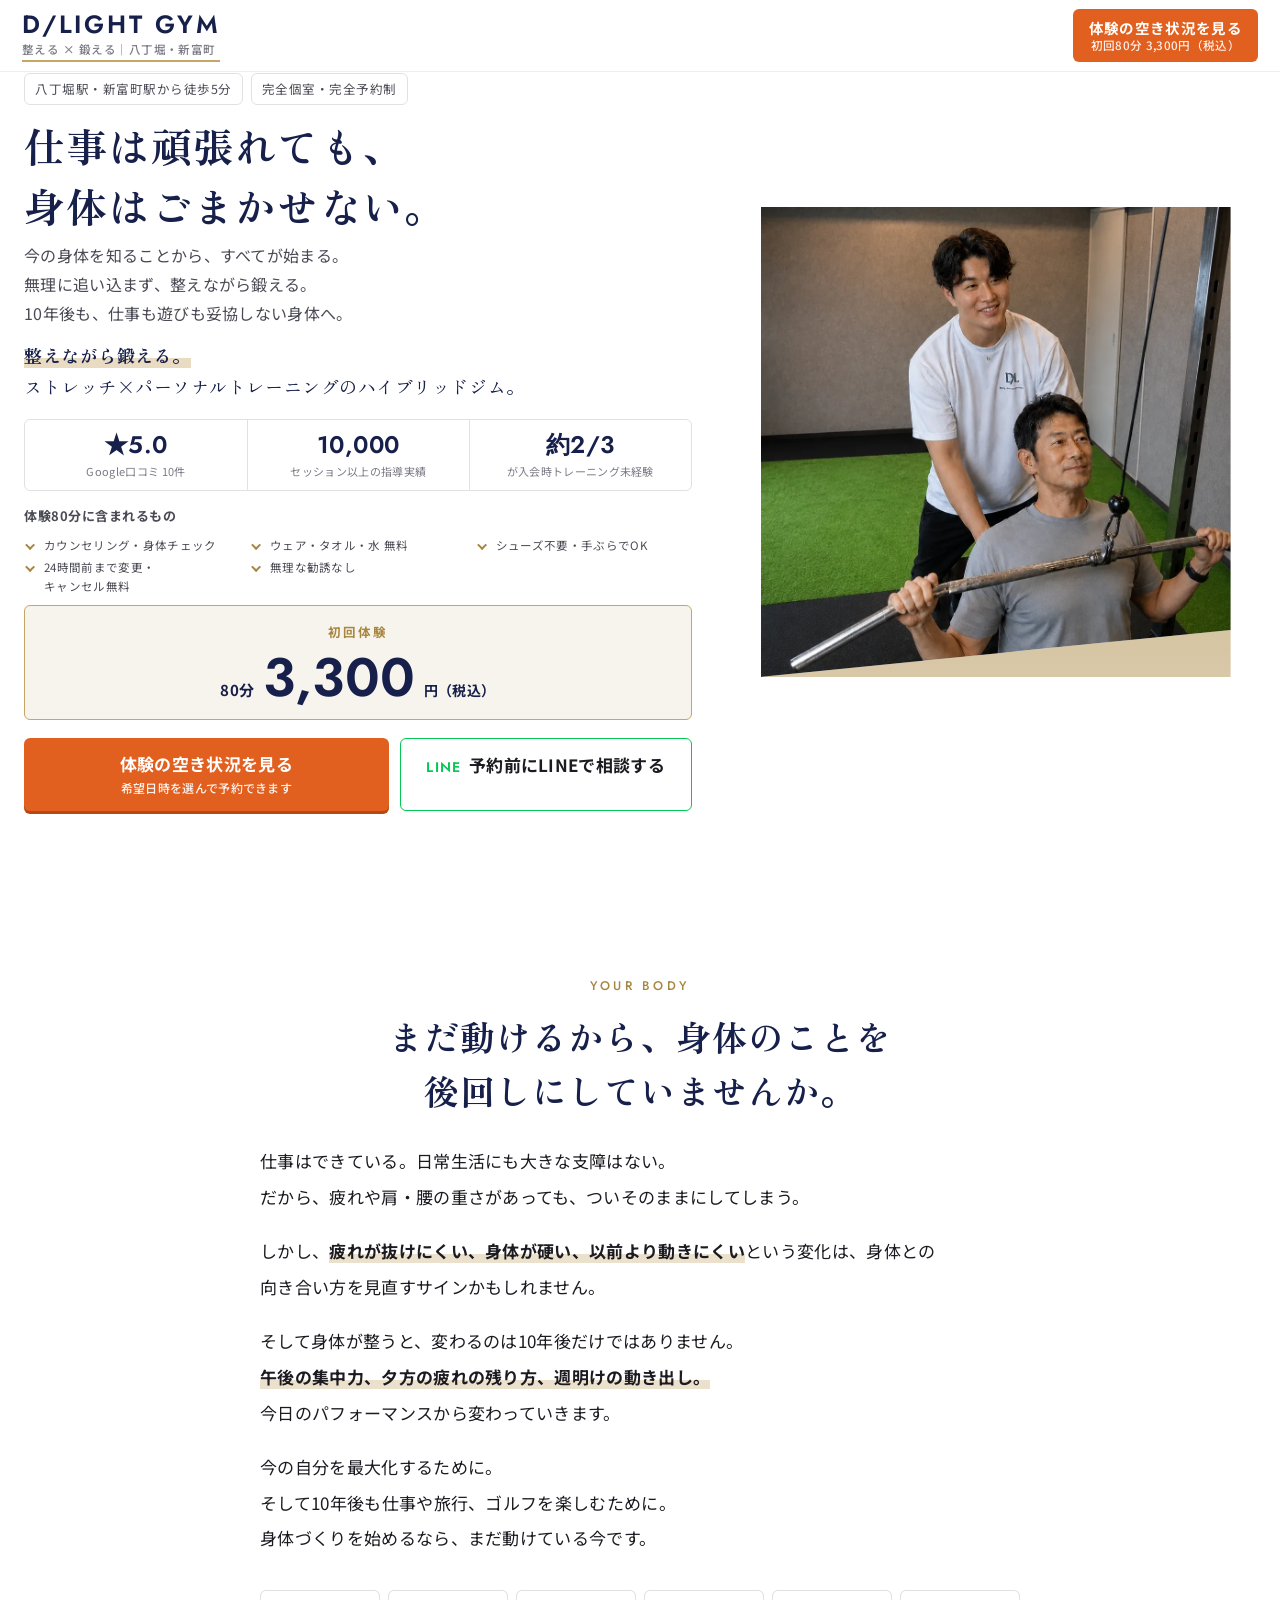
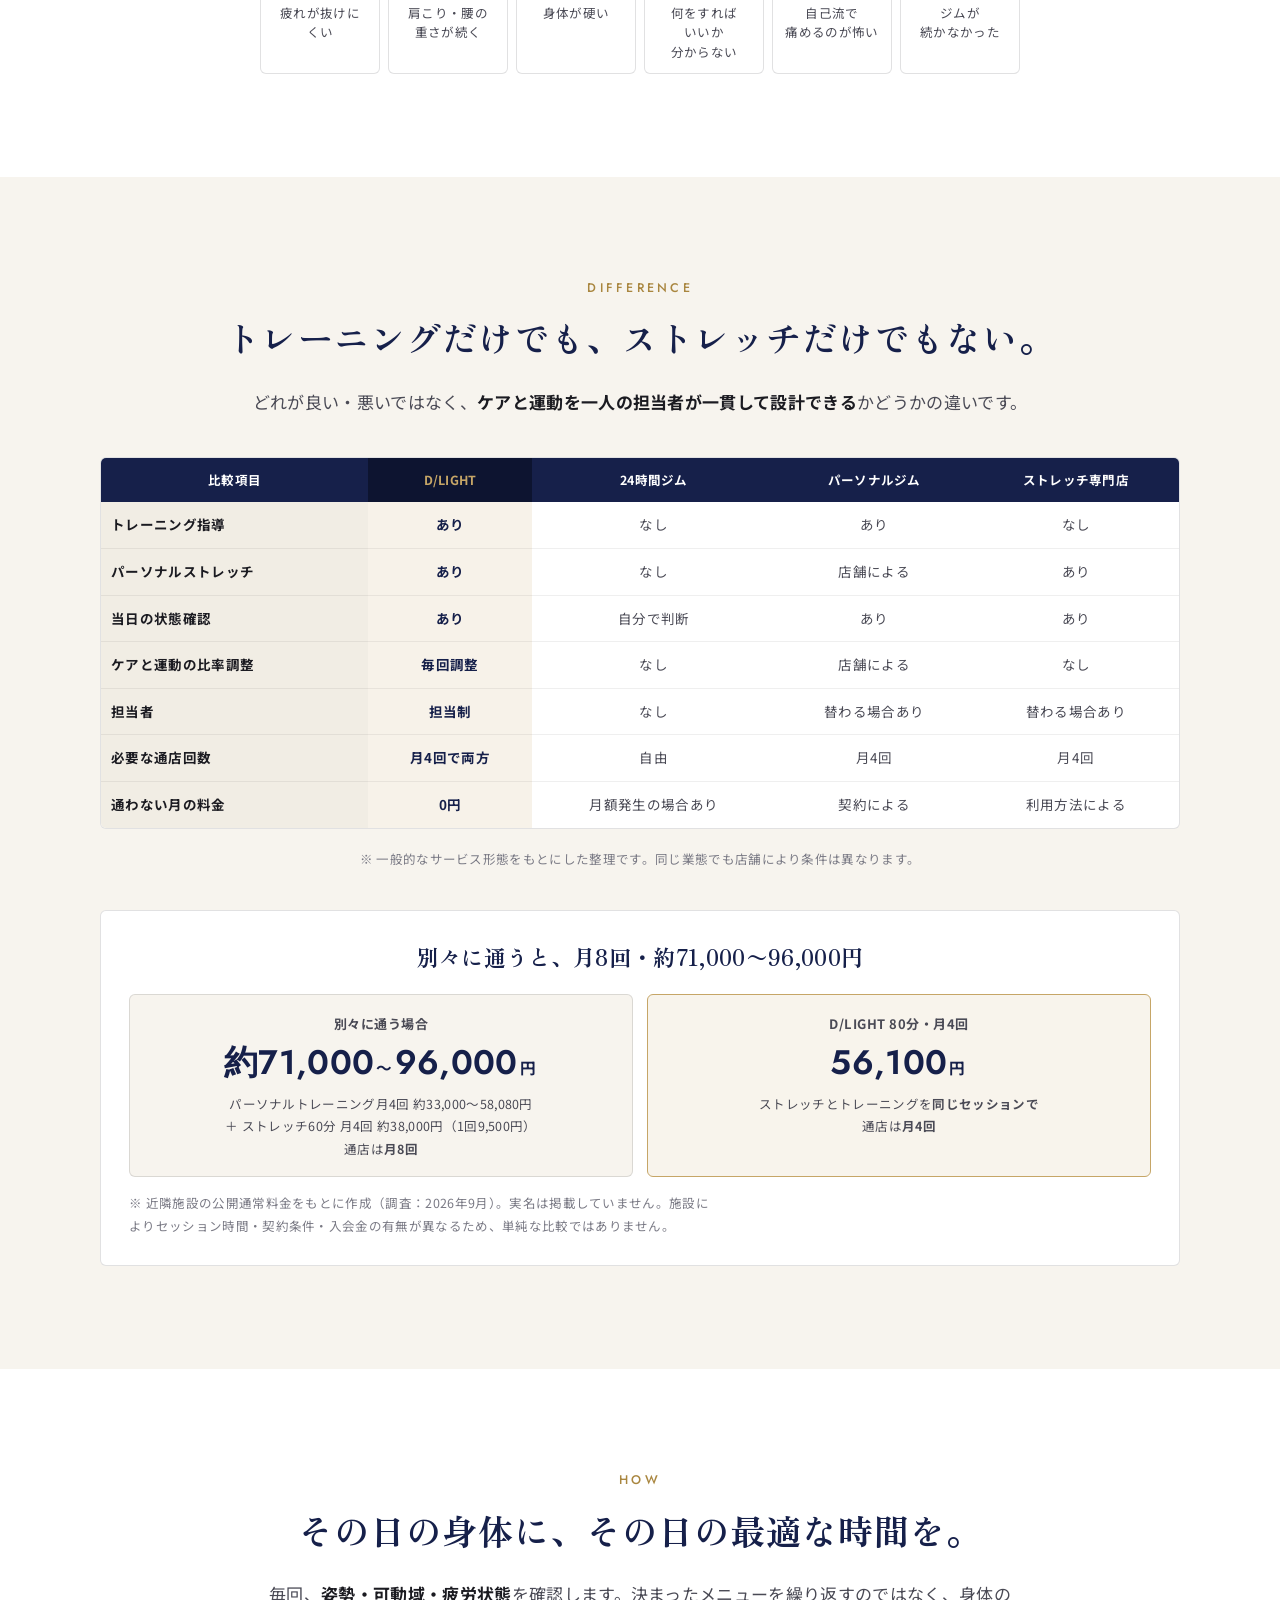
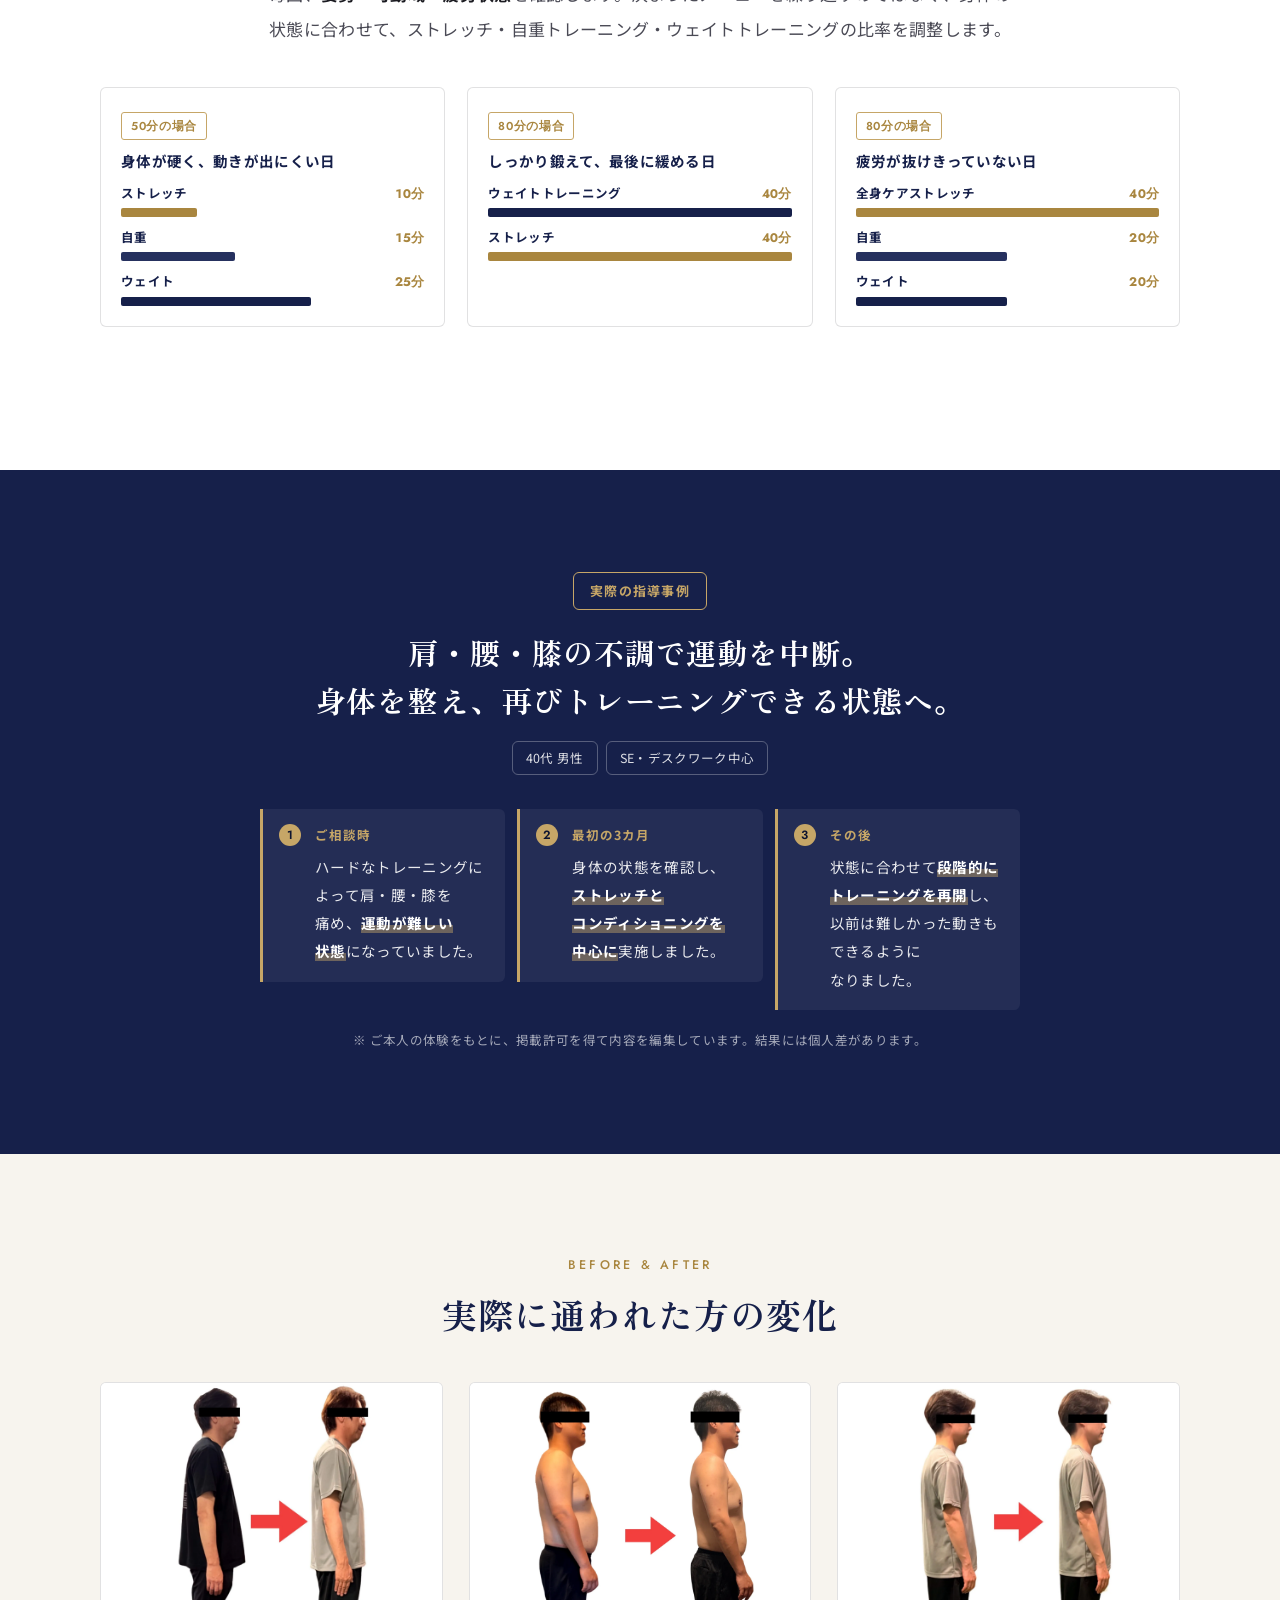
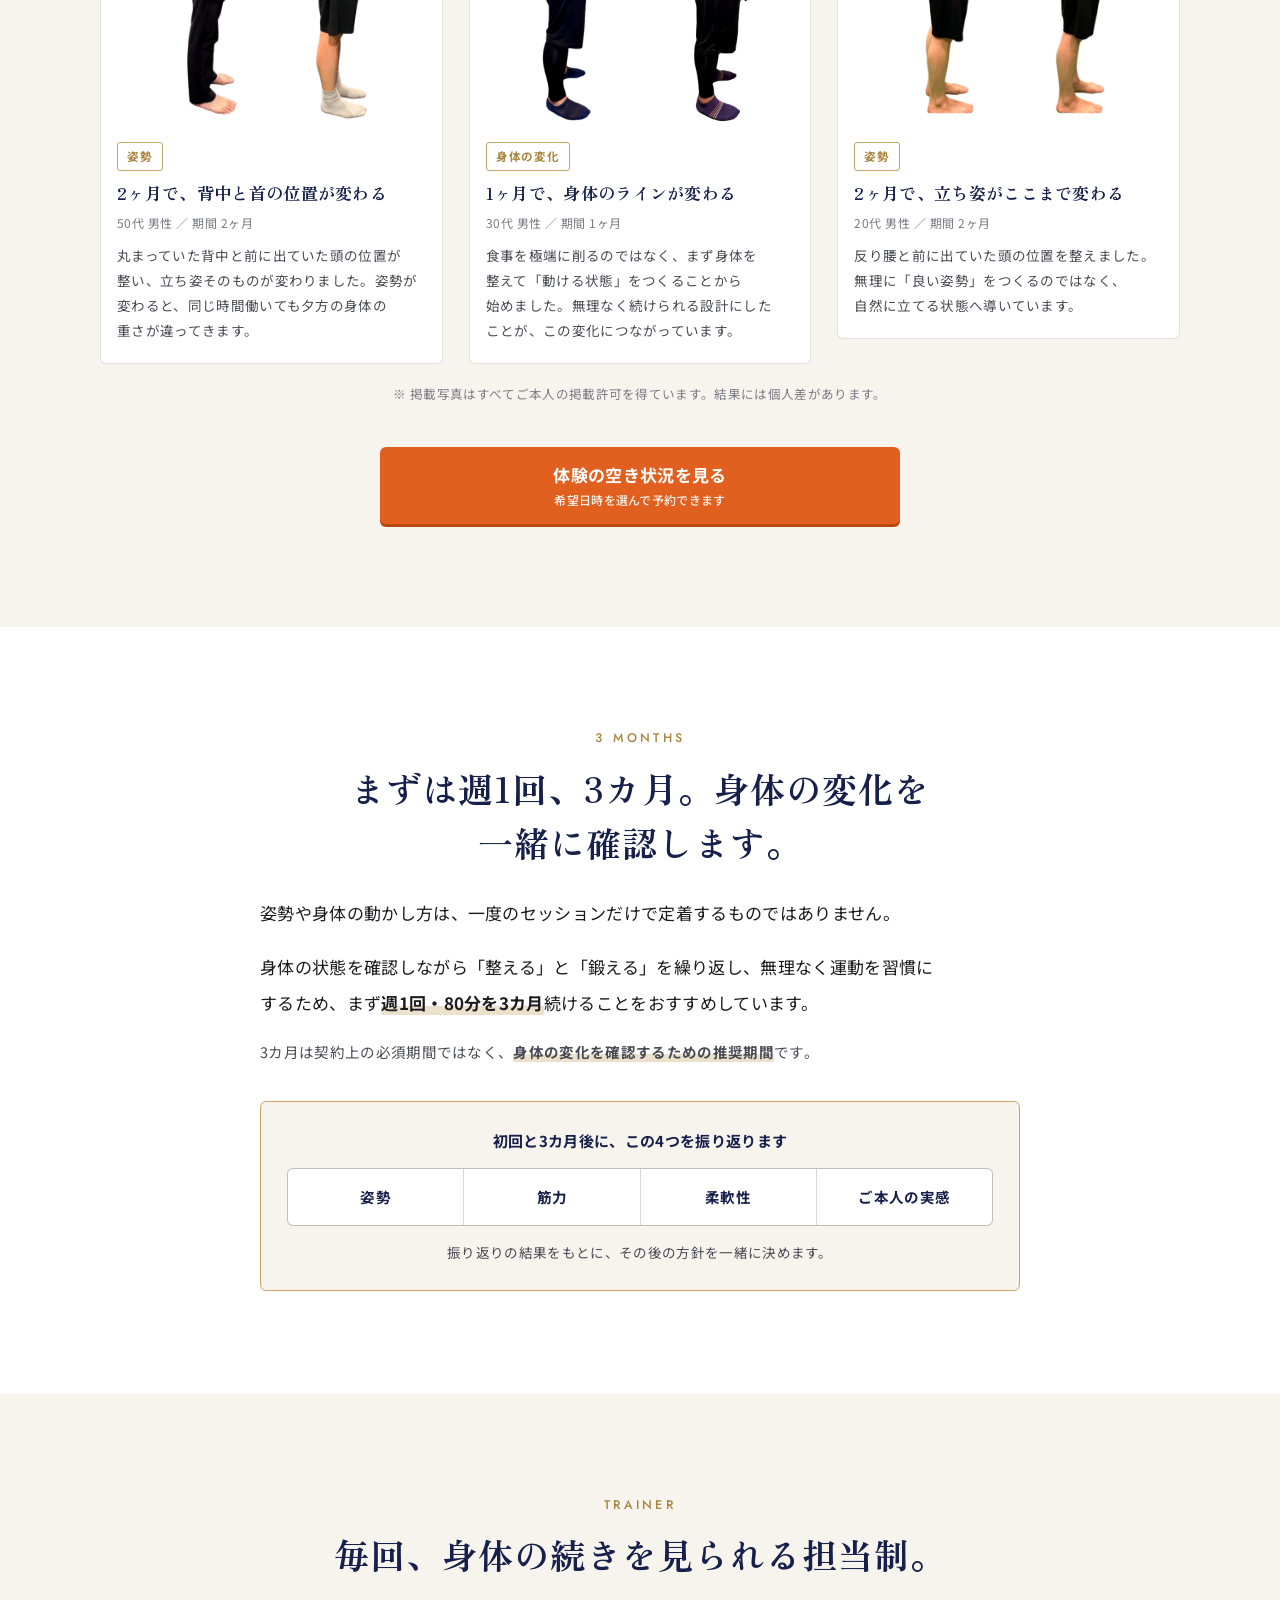
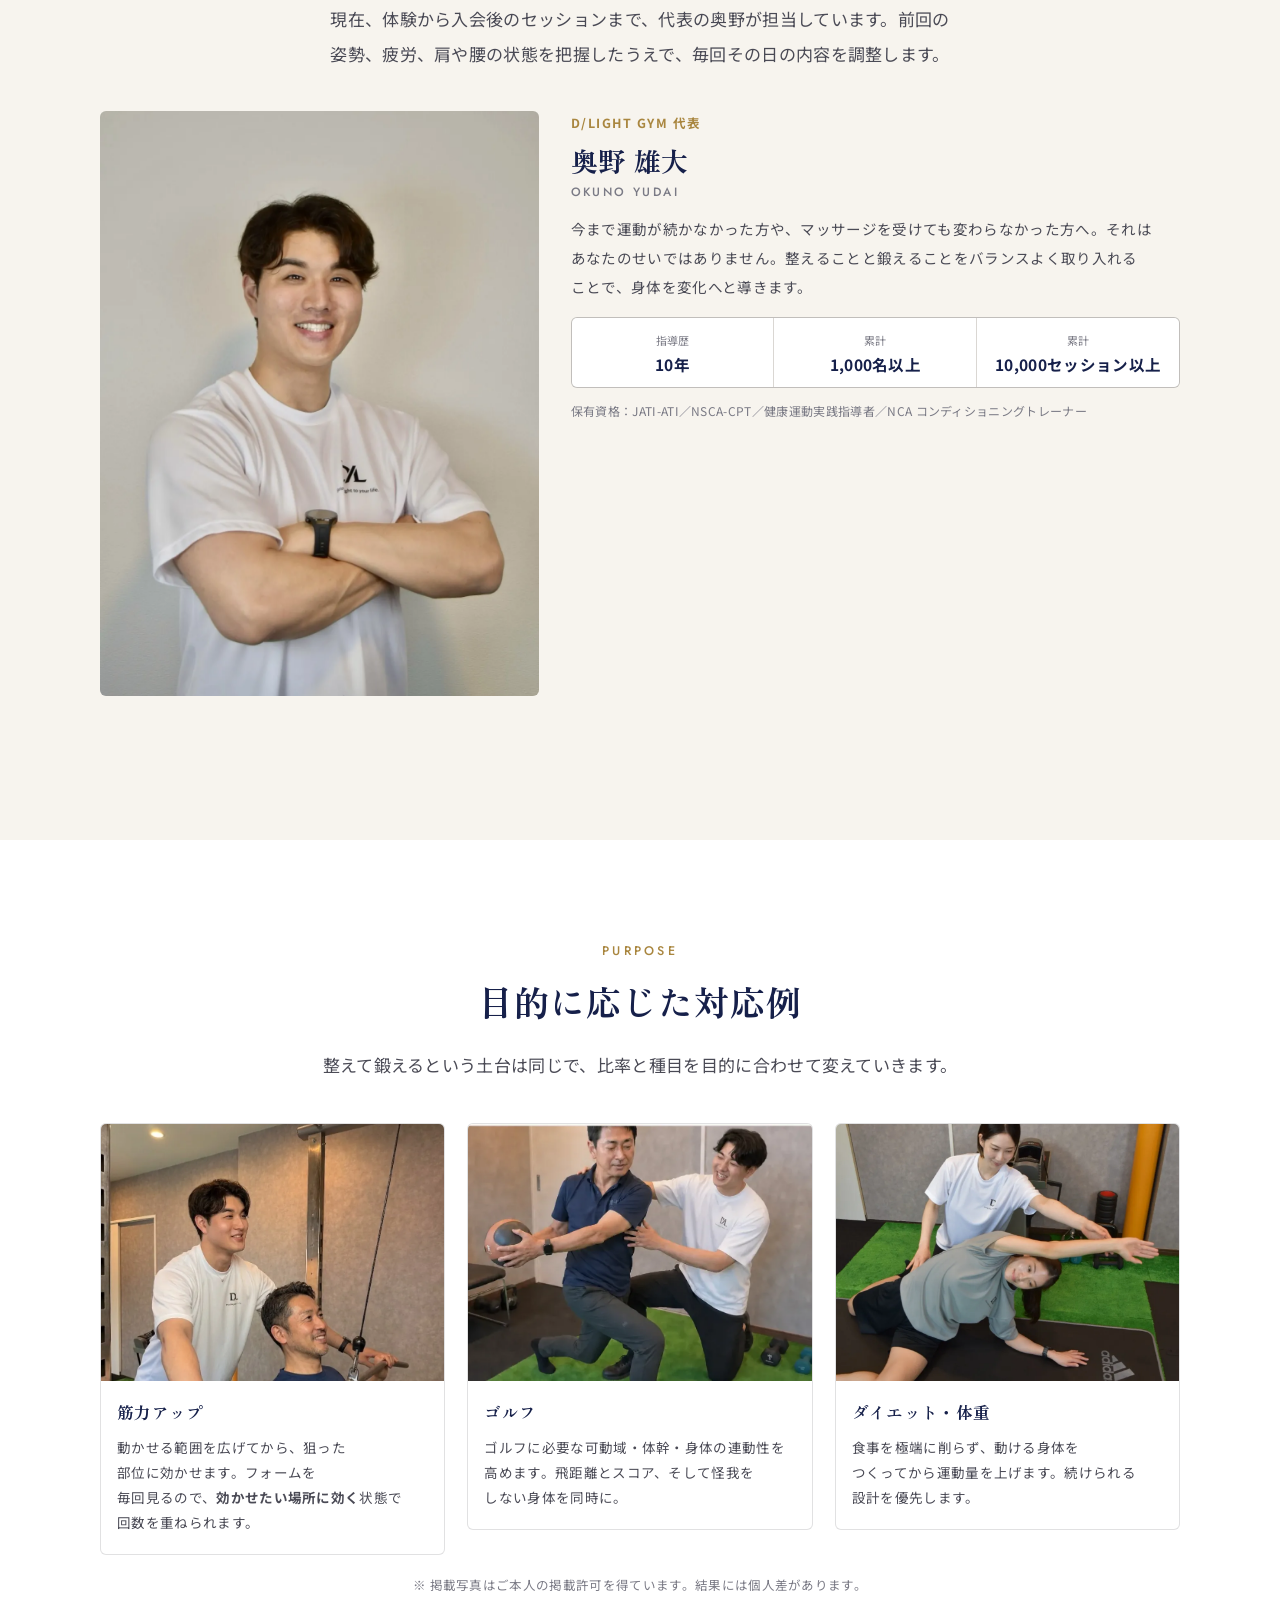
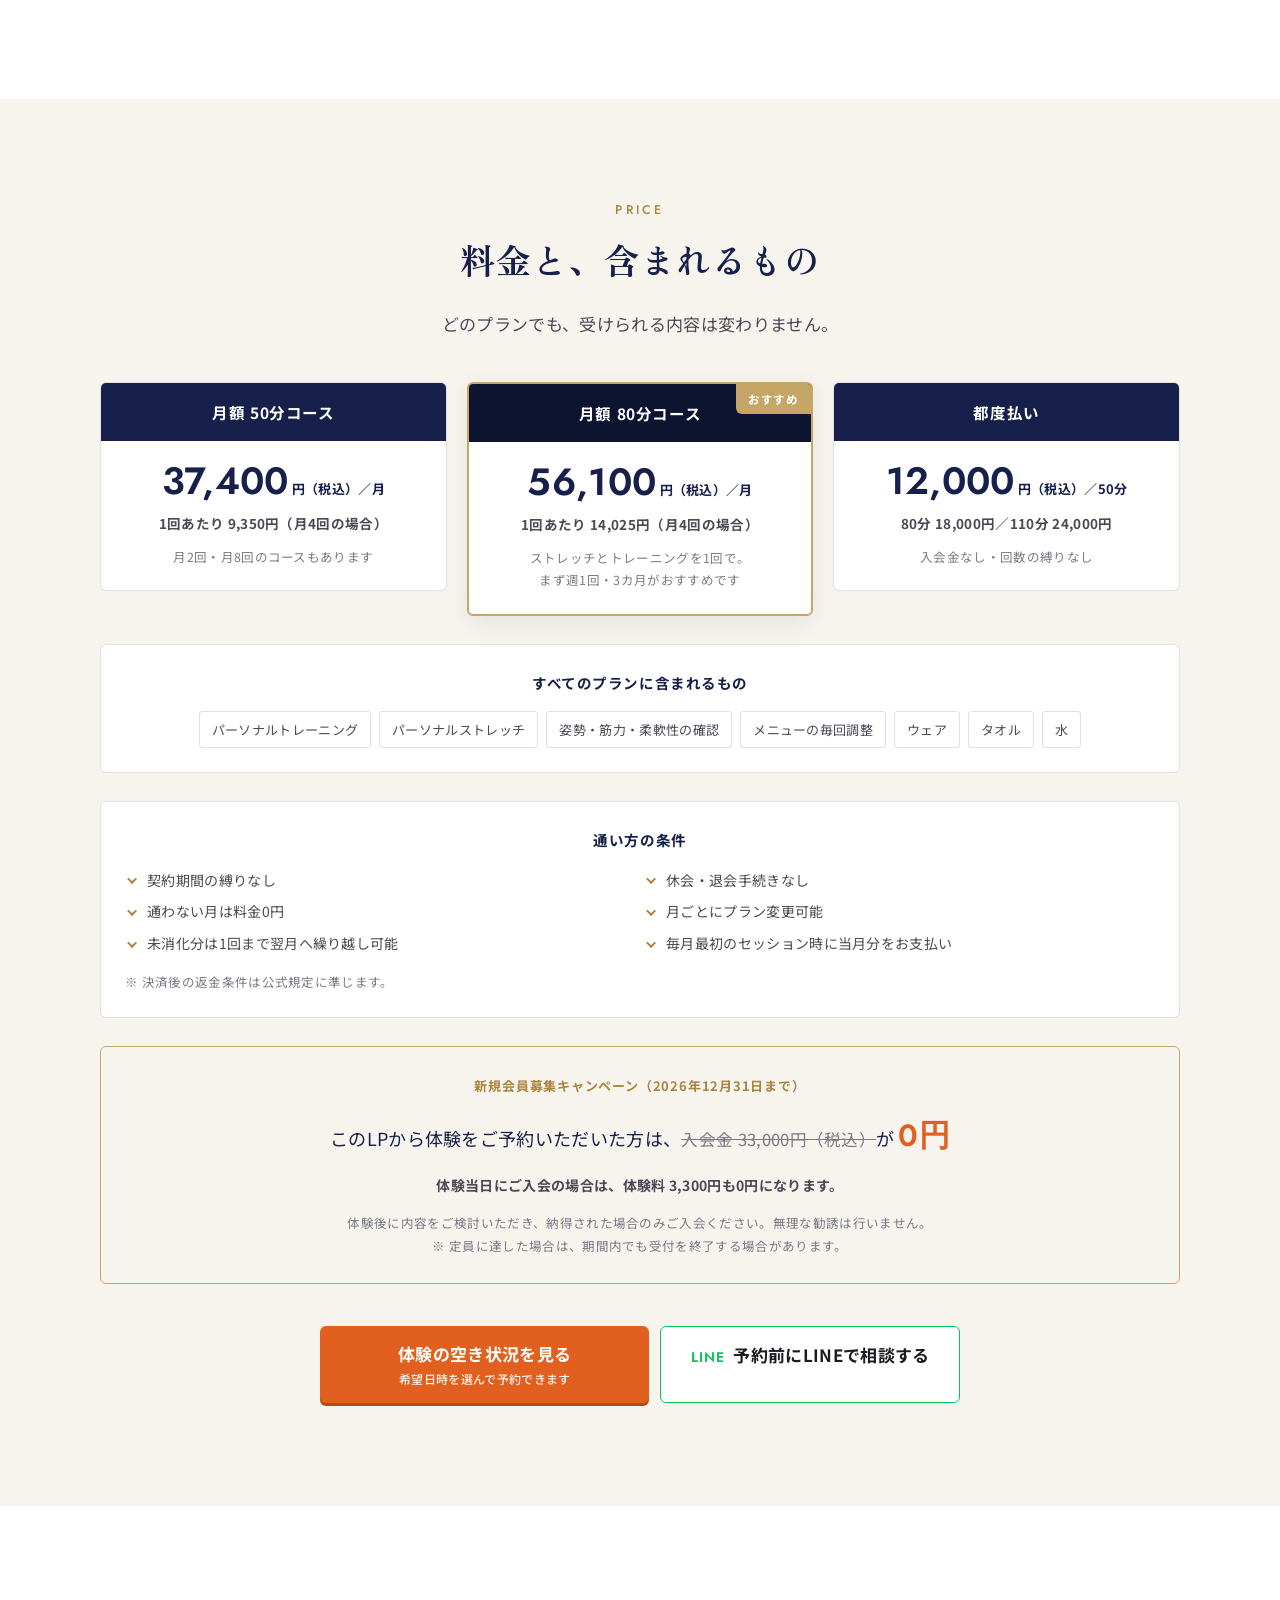
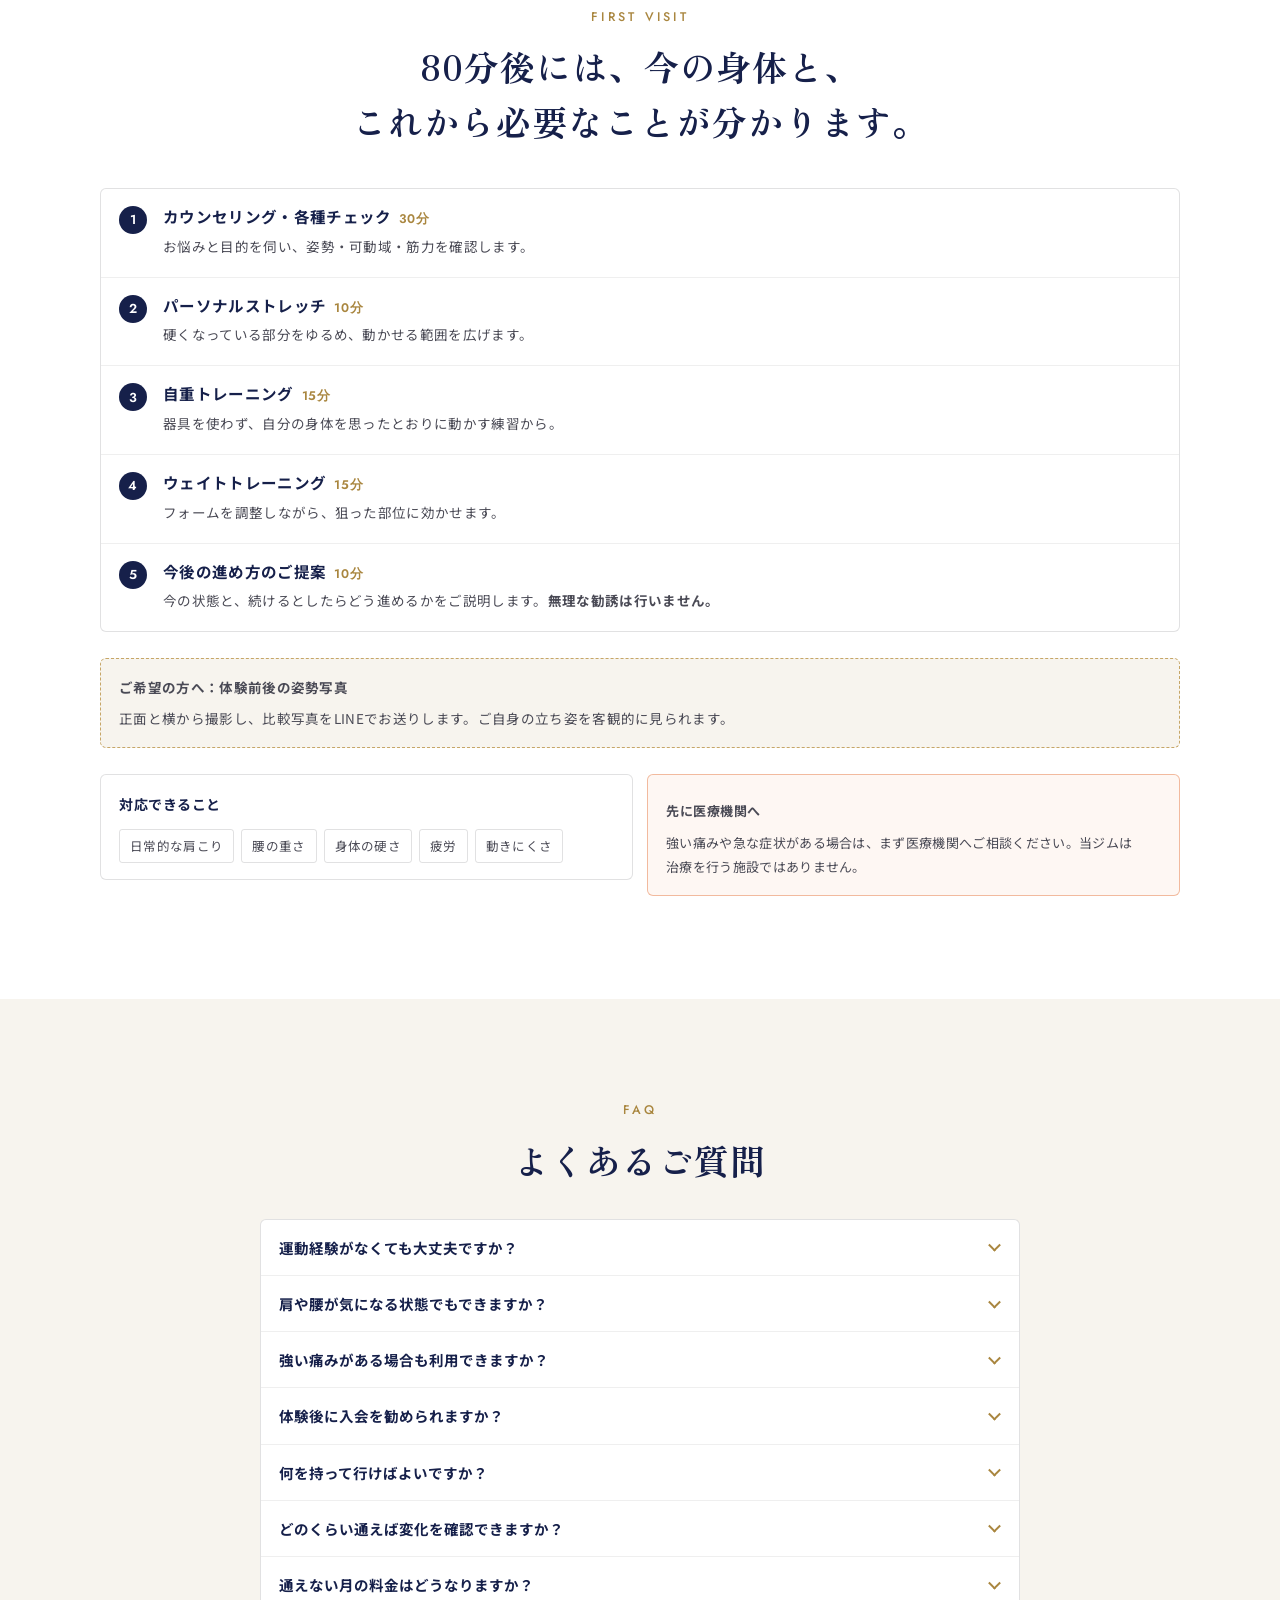
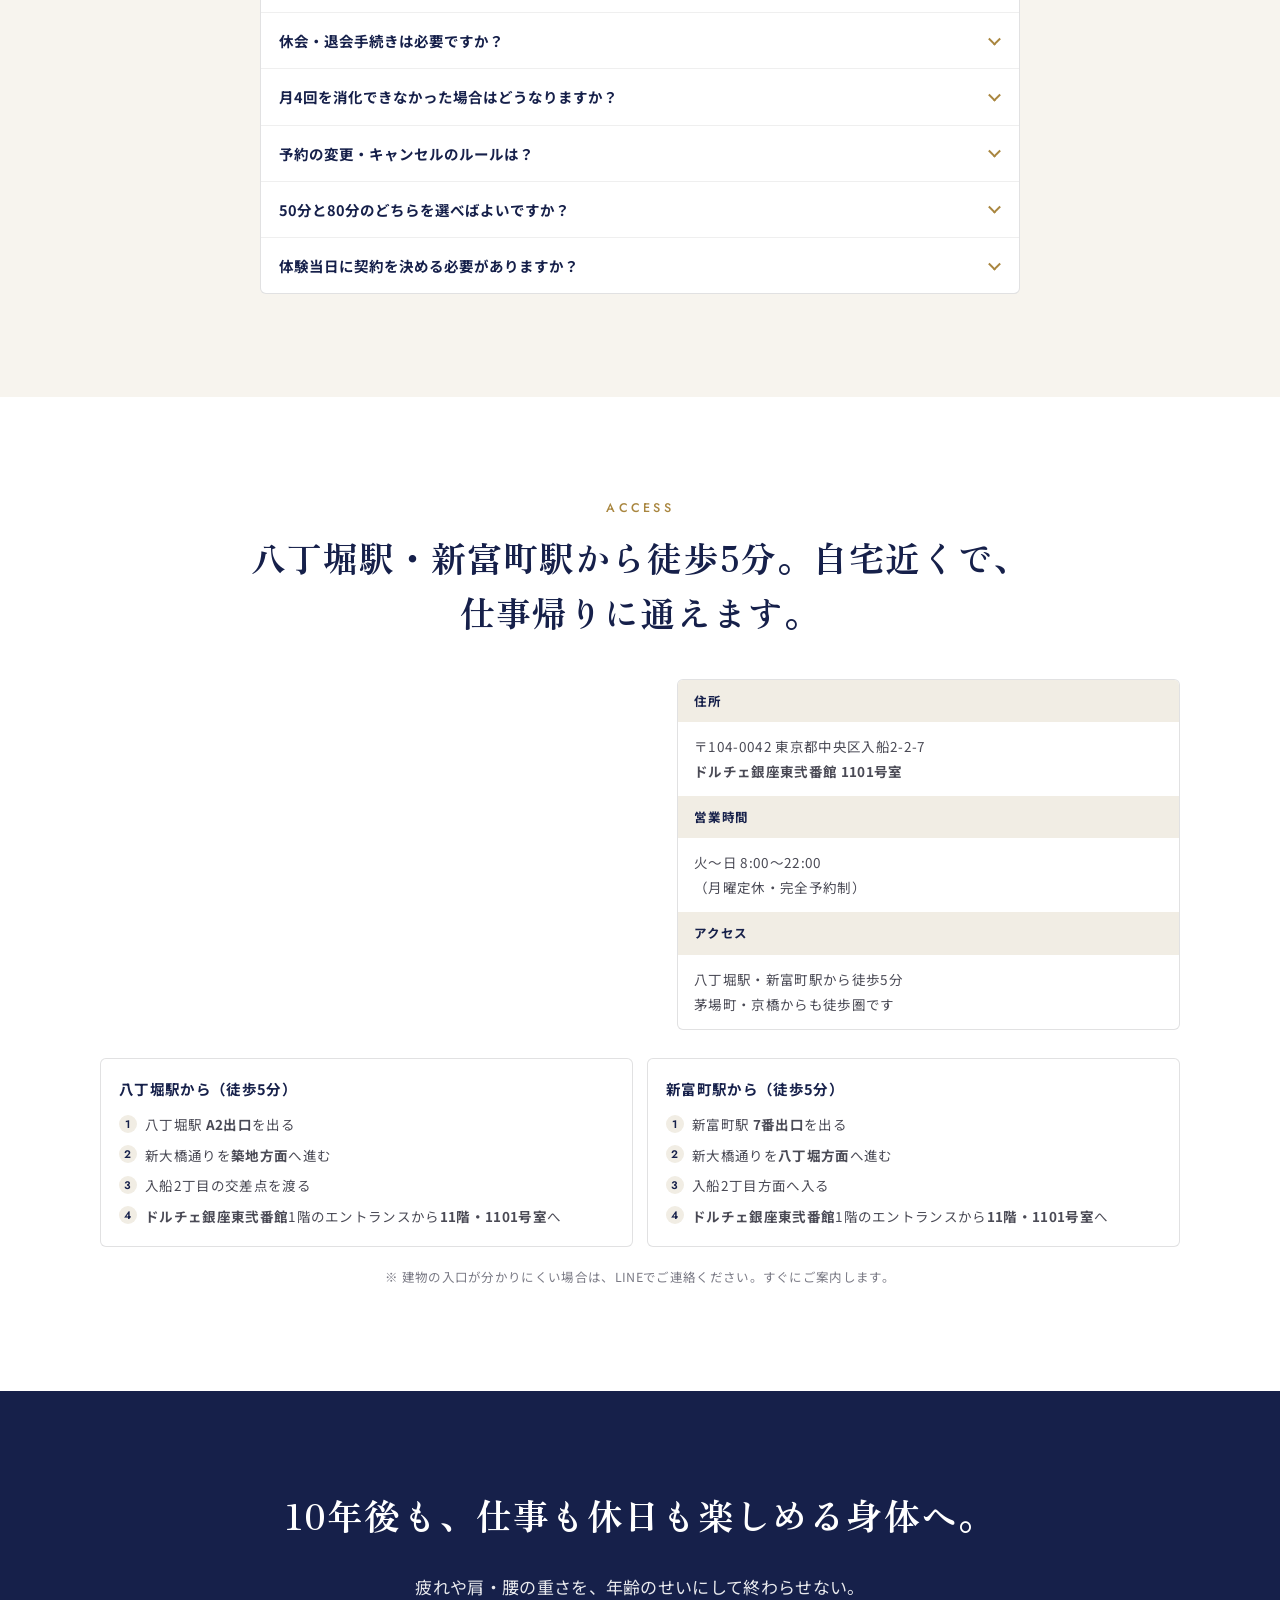
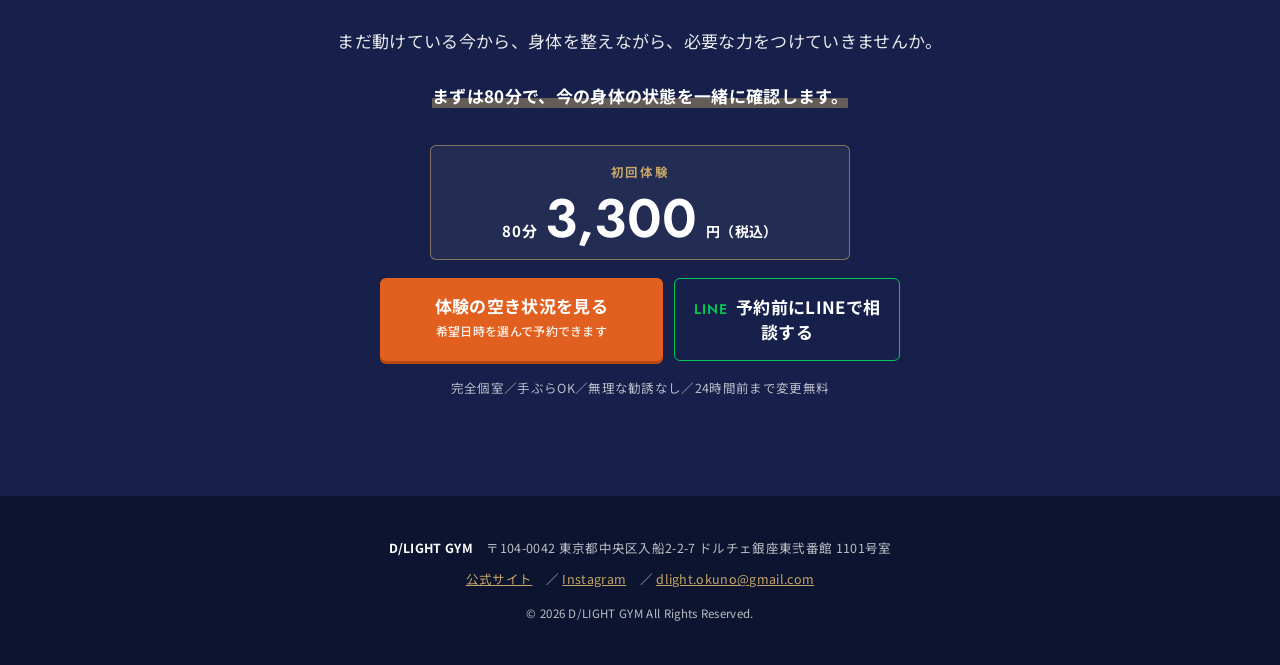
==== commit 0949aac0: "駅の出口を八丁堀A2・新富町7番に修正し、女性向けLPの営業時間も火〜日に揃えた Co-Authored-By: Claude Opus 5 <noreply@anthropic.com>" ====
--- a/index.html
+++ b/index.html
@@ -37,7 +37,7 @@
 <link rel="preconnect" href="https://fonts.googleapis.com">
 <link rel="preconnect" href="https://fonts.gstatic.com" crossorigin>
 <link href="https://fonts.googleapis.com/css2?family=Jost:wght@400;500;600&family=Noto+Sans+JP:wght@400;500;700&family=Zen+Old+Mincho:wght@600;700&display=swap" rel="stylesheet">
-<link rel="stylesheet" href="assets/css/lp-b.css?v=20261009a">
+<link rel="stylesheet" href="assets/css/lp-b.css?v=20261010a">
 <noscript><style>[data-reveal]{opacity:1!important;transform:none!important}.acc__a{display:block!important}.mcta{transform:none!important}</style></noscript>
 
 <!-- ============ 構造化データ ============
@@ -586,7 +586,7 @@
       <div class="route__col">
         <h3 class="route__t">八丁堀駅から（徒歩5分）</h3>
         <ol class="route__steps">
-          <li>八丁堀駅 <strong>A3出口</strong>を出る</li>
+          <li>八丁堀駅 <strong>A2出口</strong>を出る</li>
           <li>新大橋通りを<strong>築地方面</strong>へ進む</li>
           <li>入船2丁目の交差点を渡る</li>
           <li><strong>ドルチェ銀座東弐番館</strong>1階のエントランスから<strong>11階・1101号室</strong>へ</li>
@@ -595,7 +595,7 @@
       <div class="route__col">
         <h3 class="route__t">新富町駅から（徒歩5分）</h3>
         <ol class="route__steps">
-          <li>新富町駅 <strong>4番出口</strong>を出る</li>
+          <li>新富町駅 <strong>7番出口</strong>を出る</li>
           <li>新大橋通りを<strong>八丁堀方面</strong>へ進む</li>
           <li>入船2丁目方面へ入る</li>
           <li><strong>ドルチェ銀座東弐番館</strong>1階のエントランスから<strong>11階・1101号室</strong>へ</li>
@@ -652,7 +652,7 @@
   <a class="btn btn--main" href="https://book.squareup.com/appointments/jqg8slb8u0tfya/location/L7PXPNPQZ5DK2/services/DS5GKGL3V32YYJWJ65FOD5EP" target="_blank" rel="noopener">空き状況を見る</a>
 </div>
 
-<script src="assets/js/analytics.js?v=20261009a" defer></script>
-<script src="assets/js/lp-b.js?v=20261009a" defer></script>
+<script src="assets/js/analytics.js?v=20261010a" defer></script>
+<script src="assets/js/lp-b.js?v=20261010a" defer></script>
 </body>
 </html>
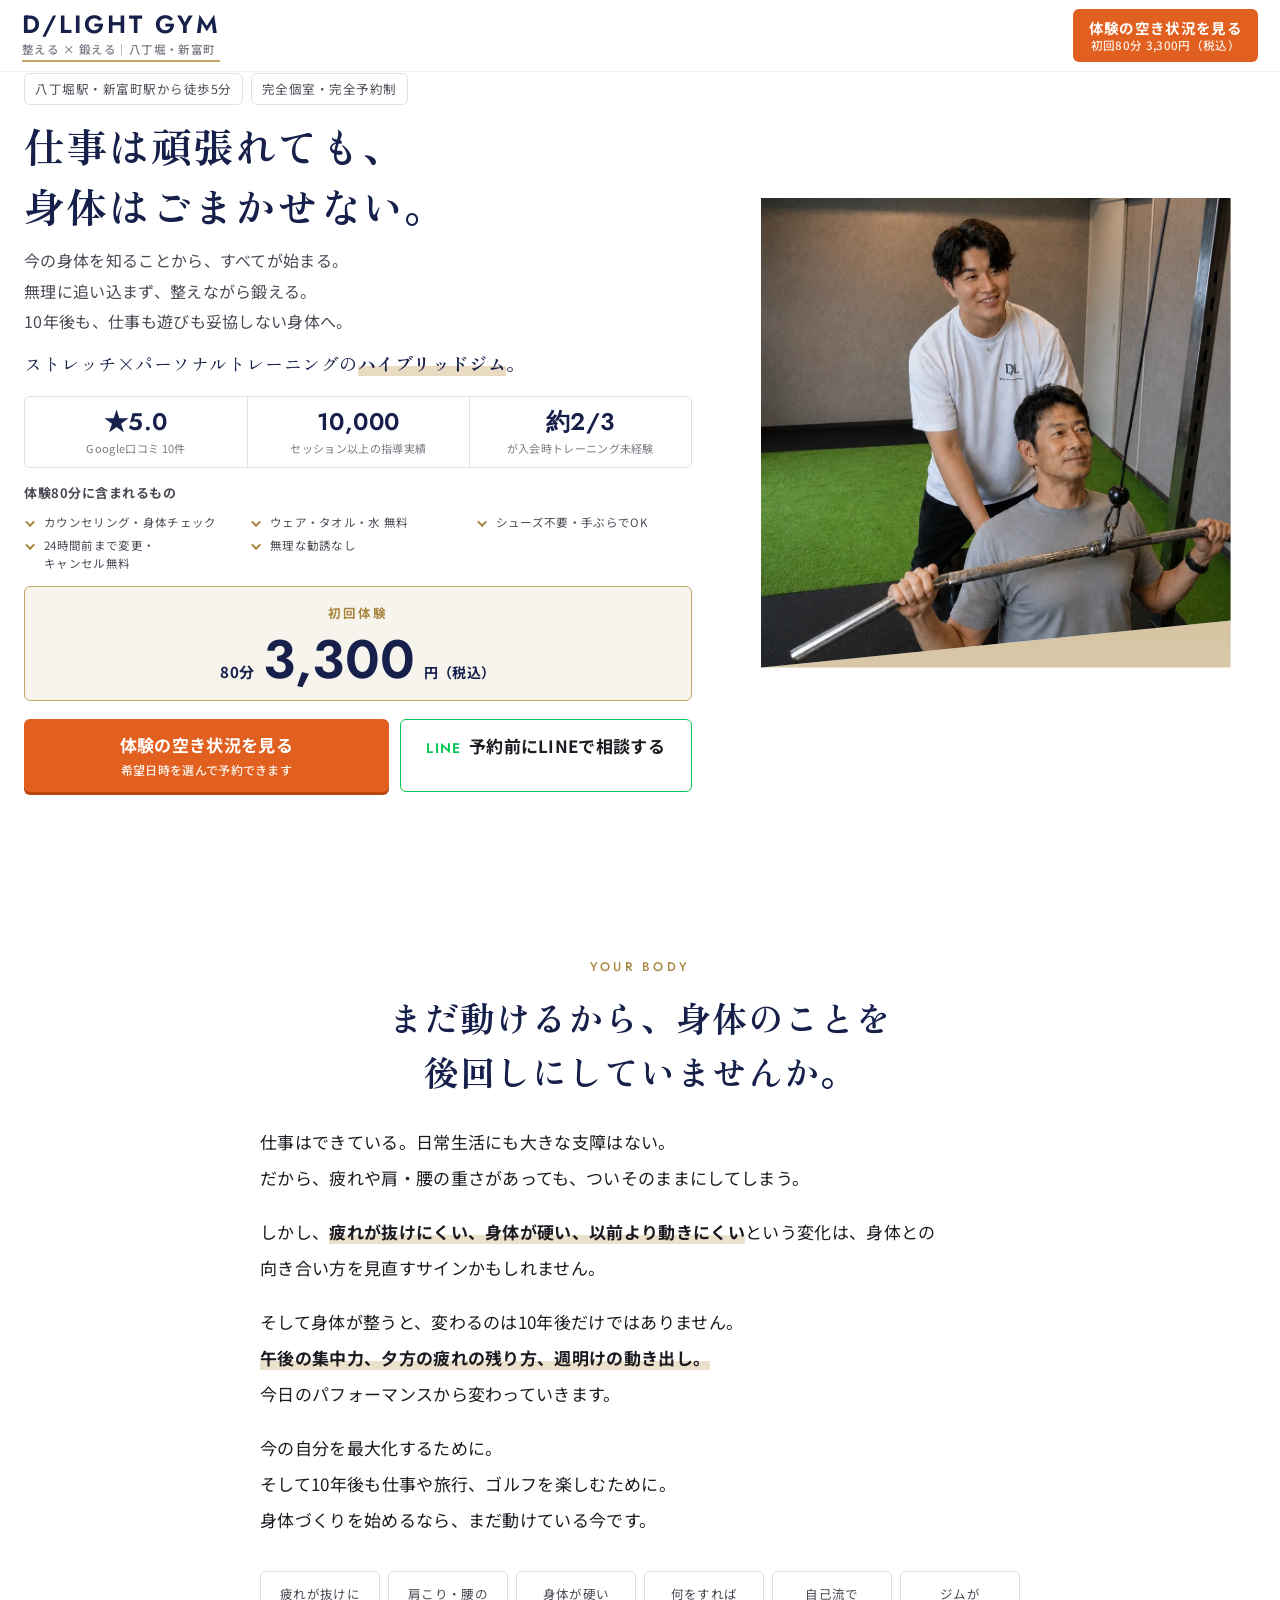
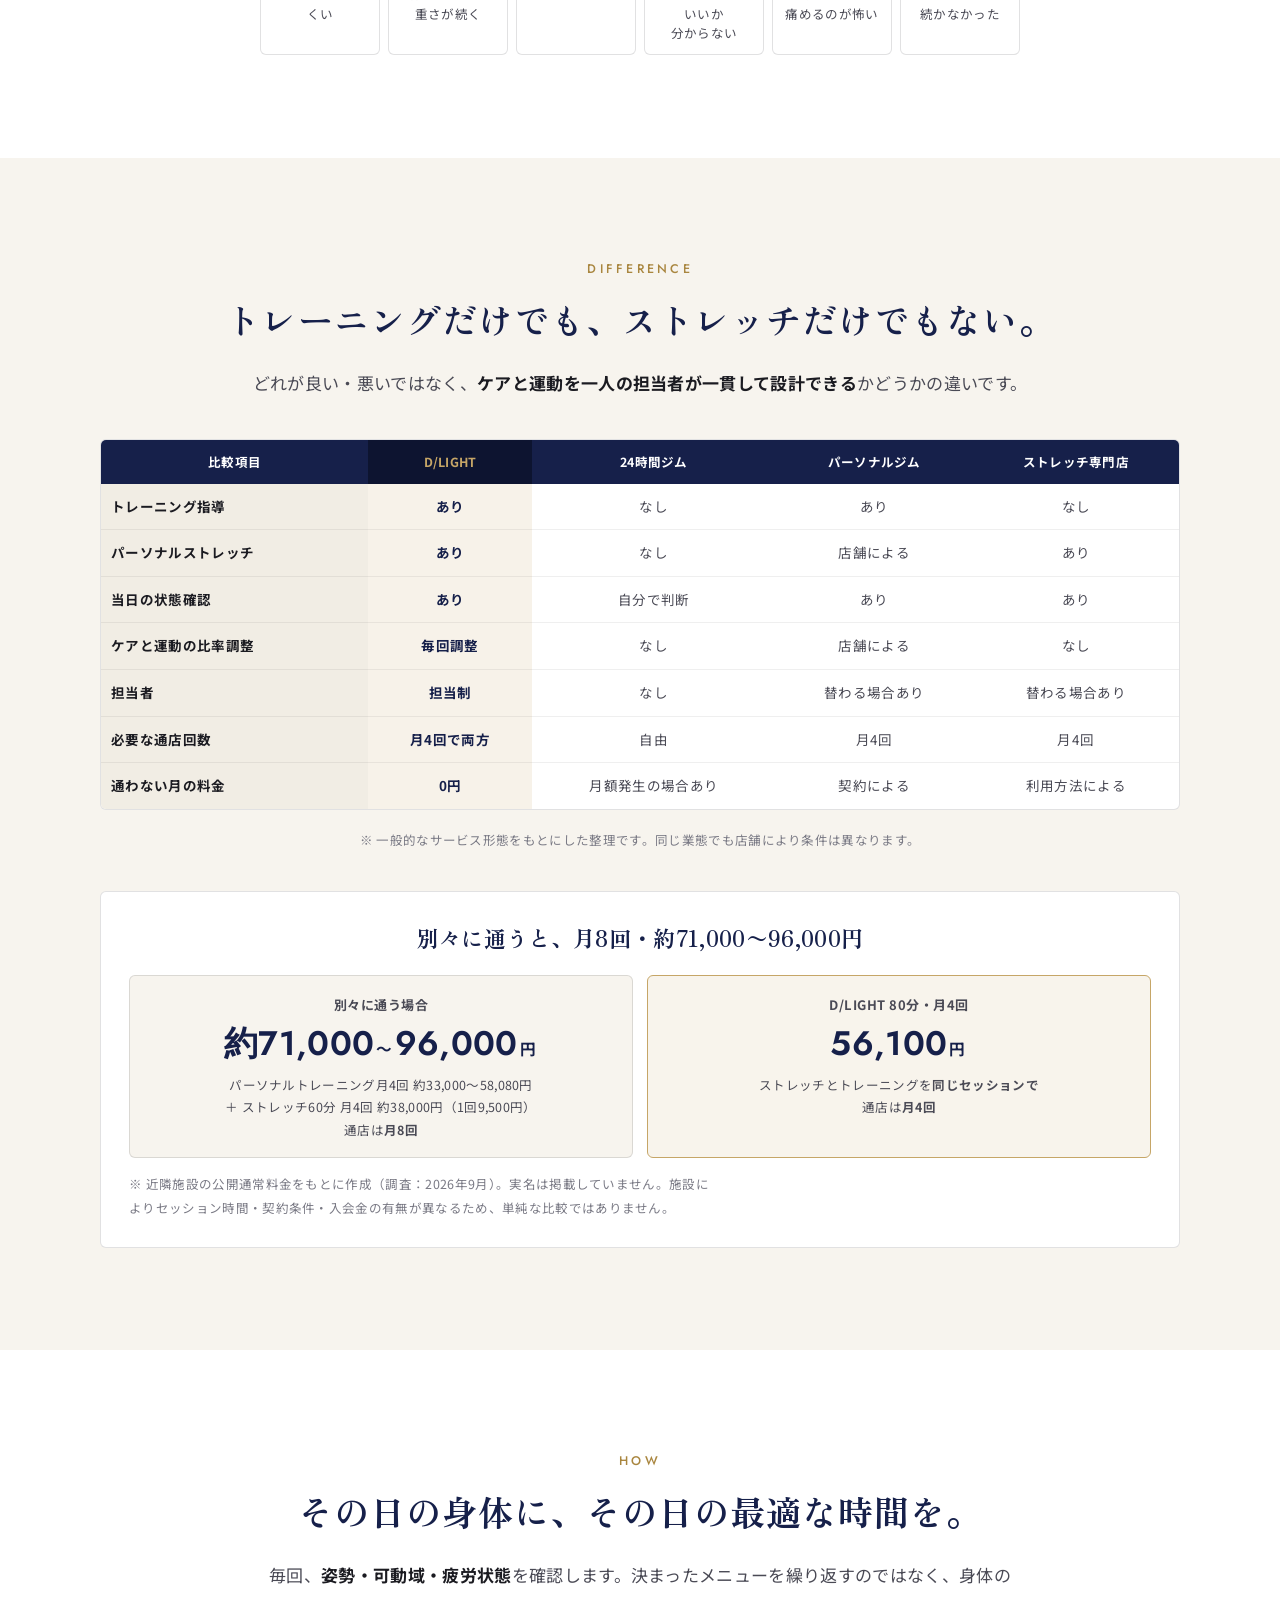
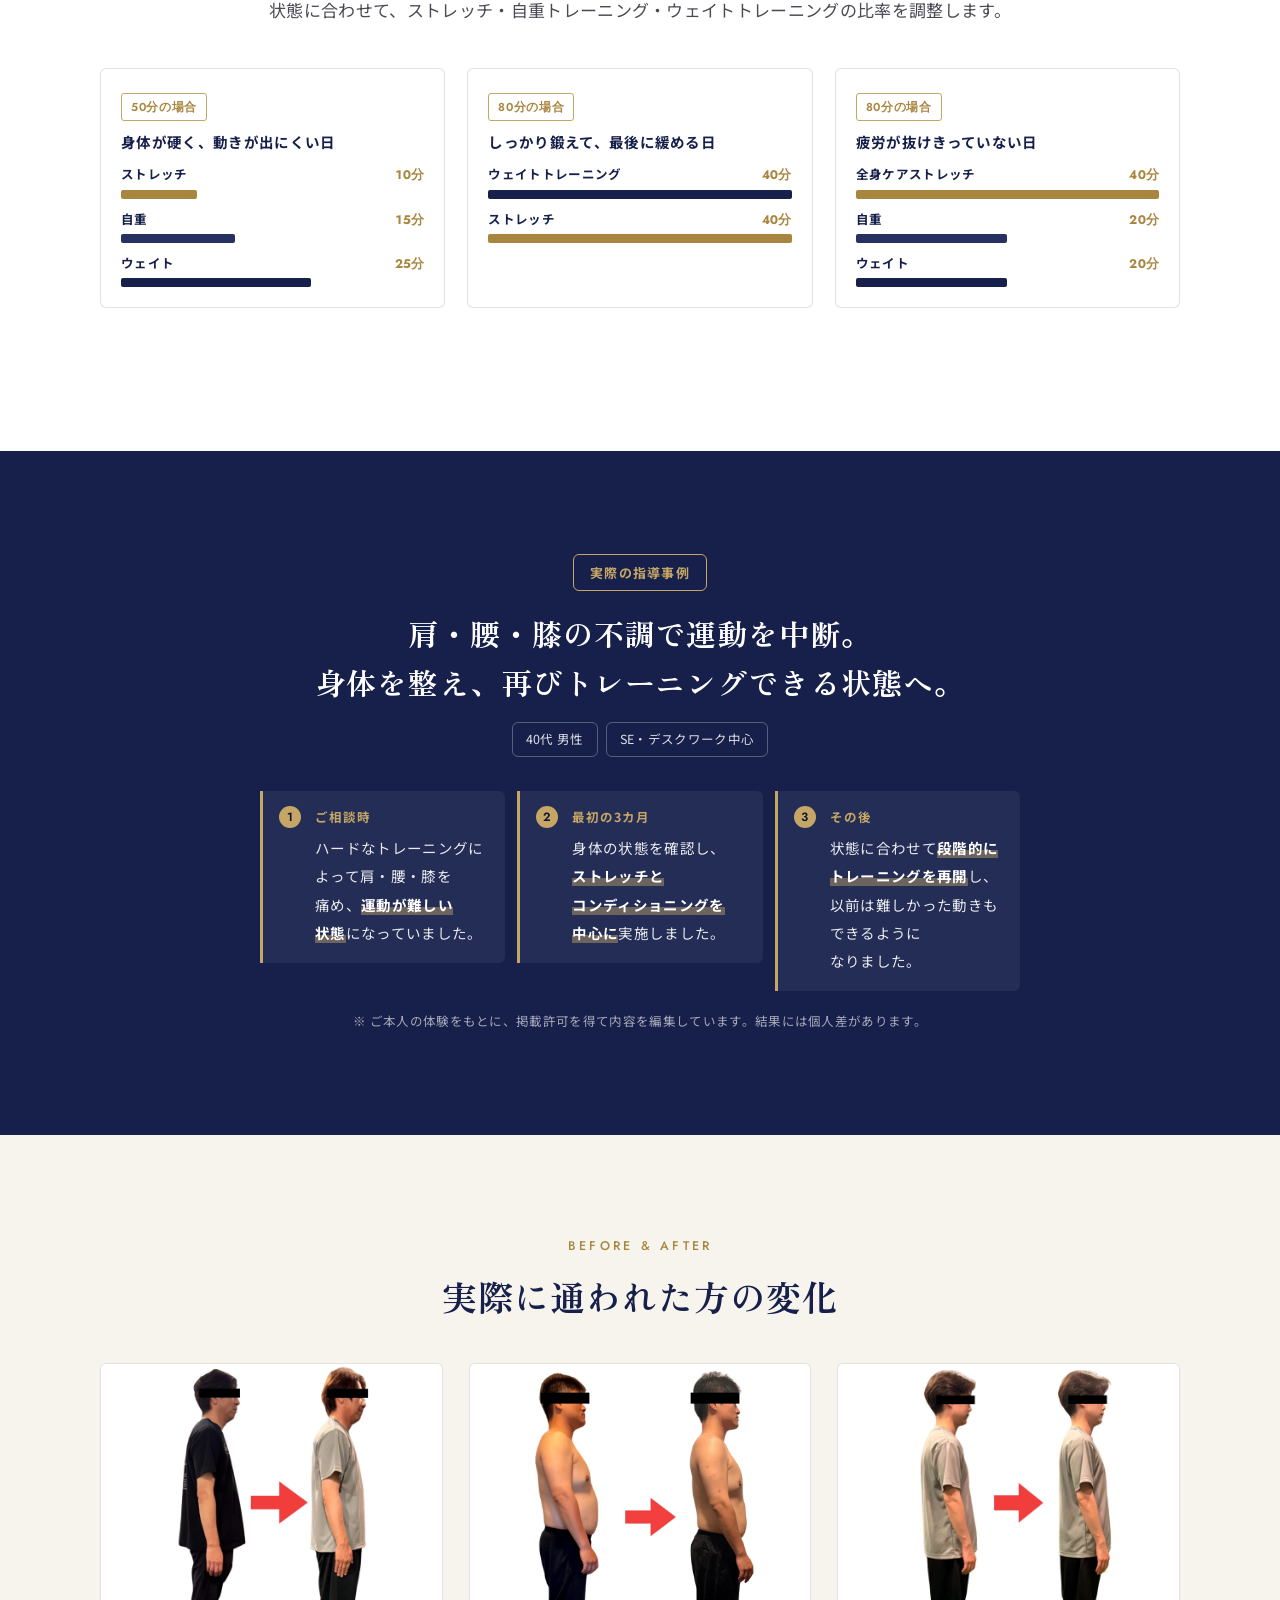
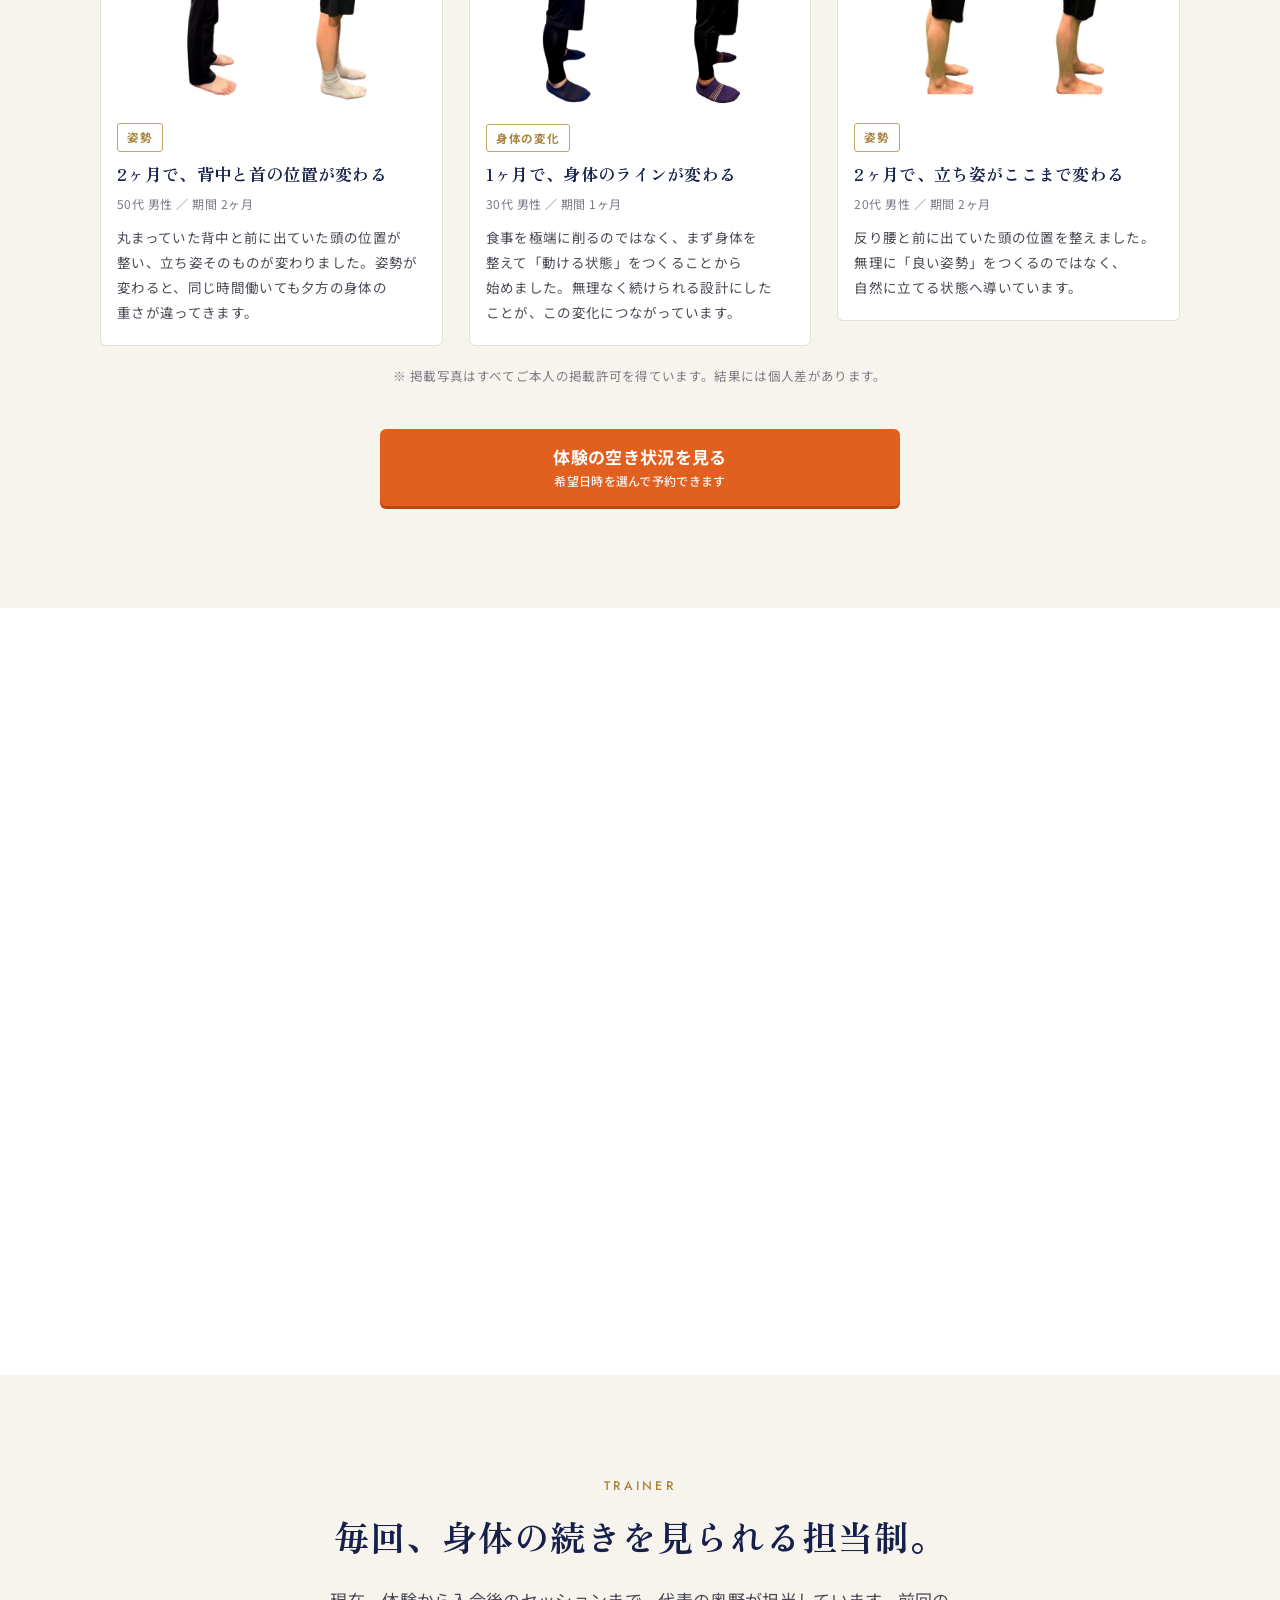
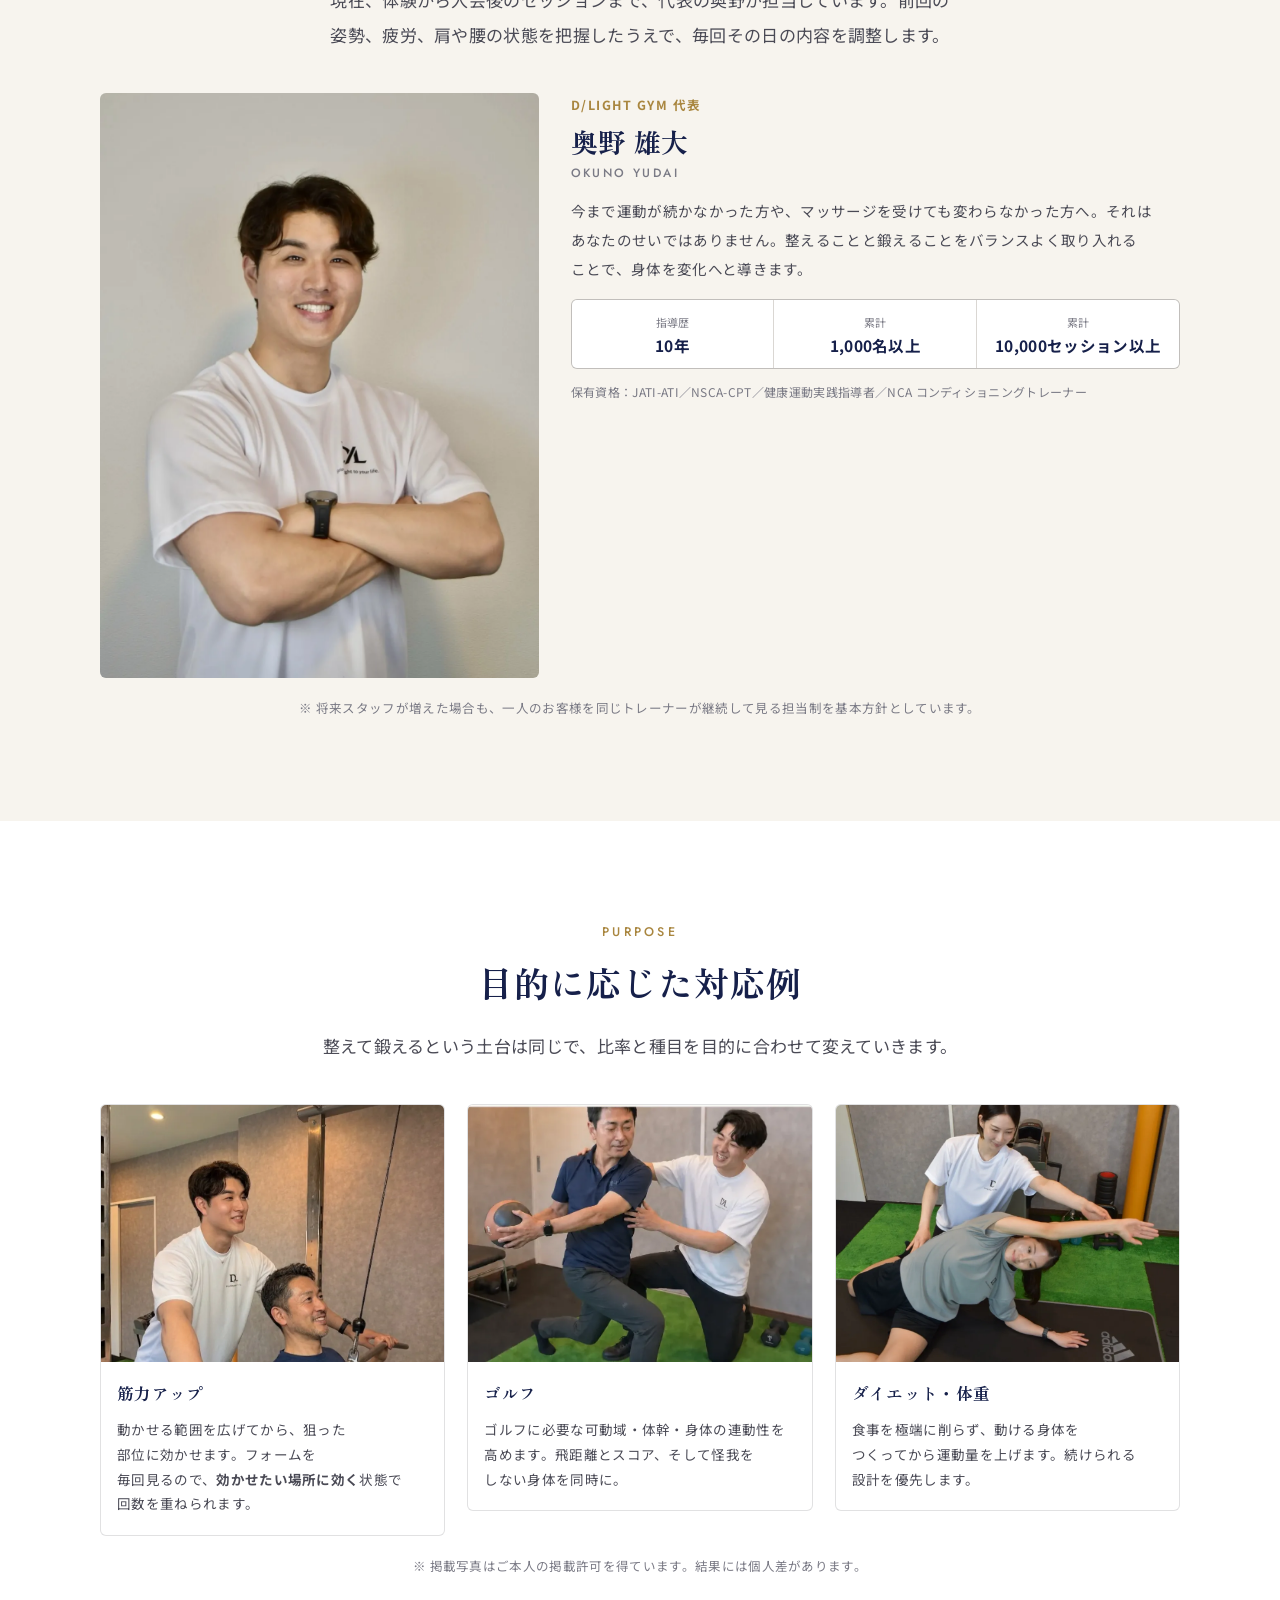
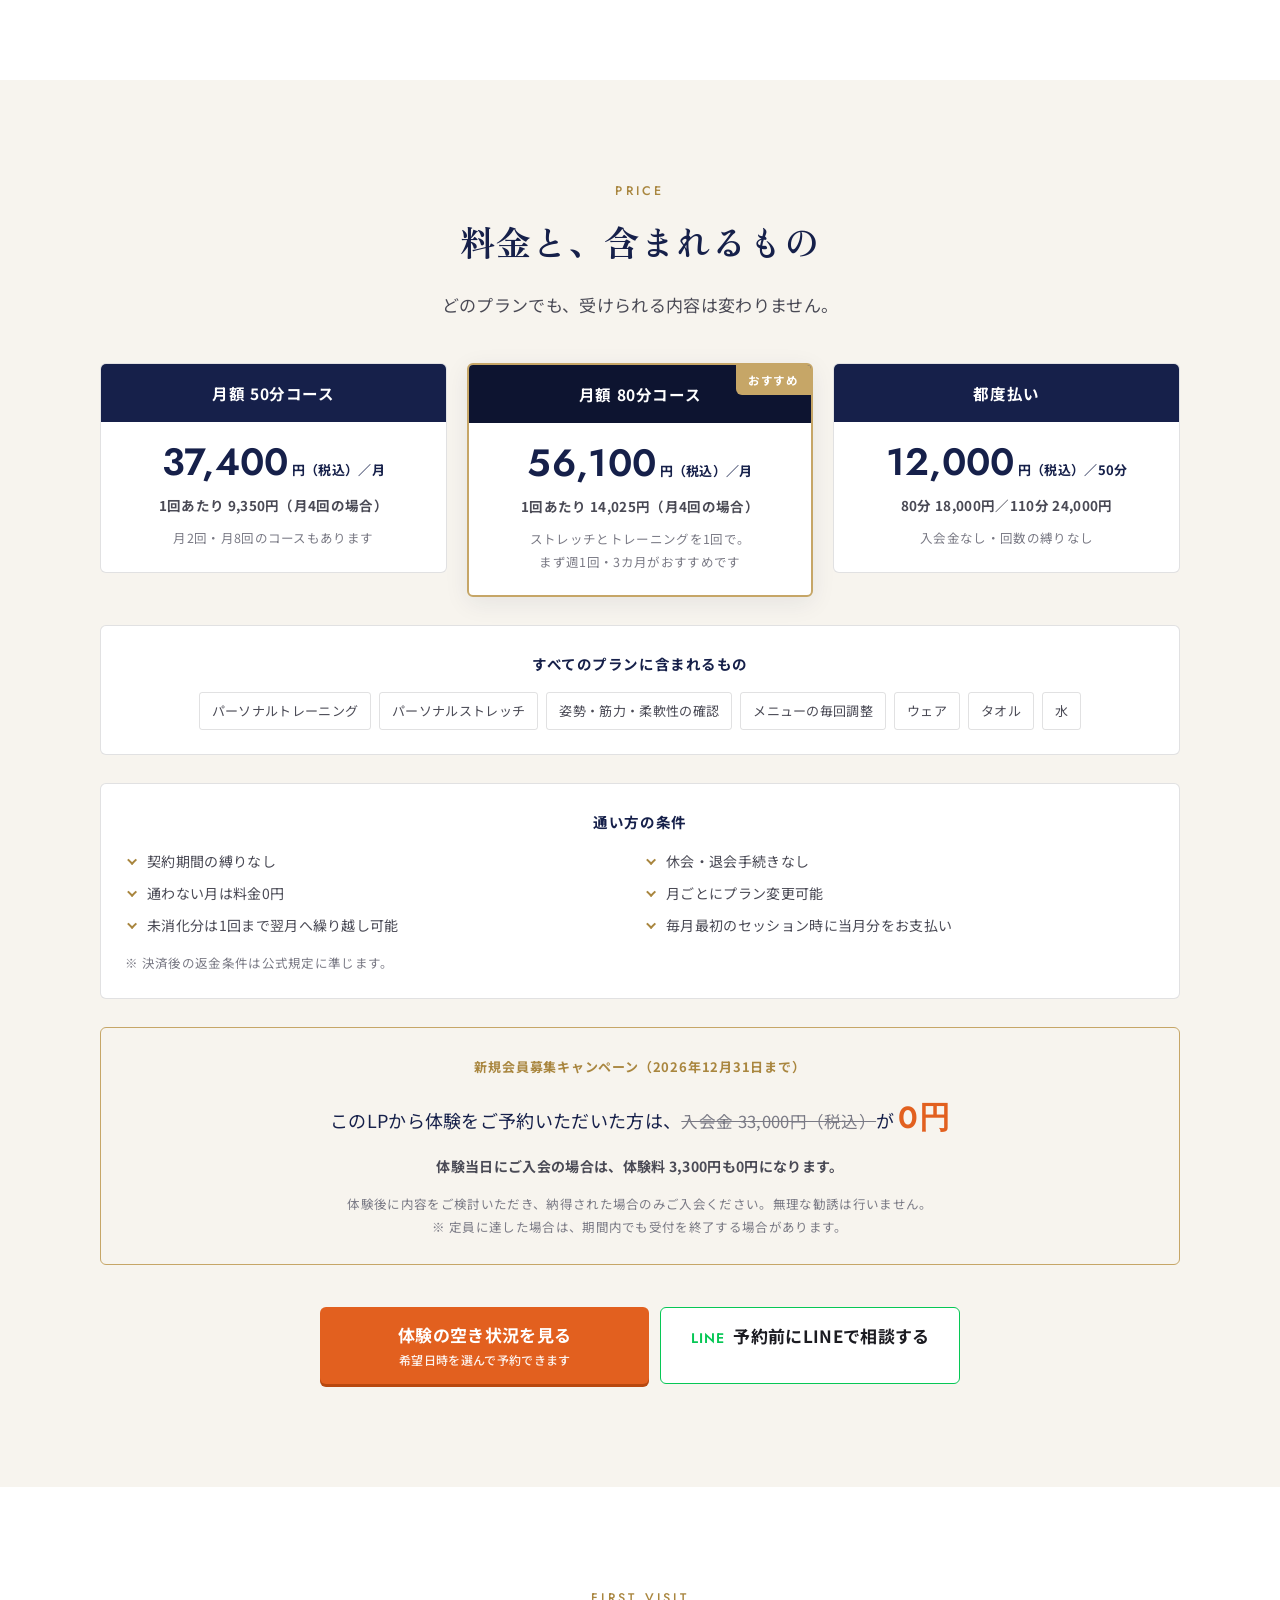
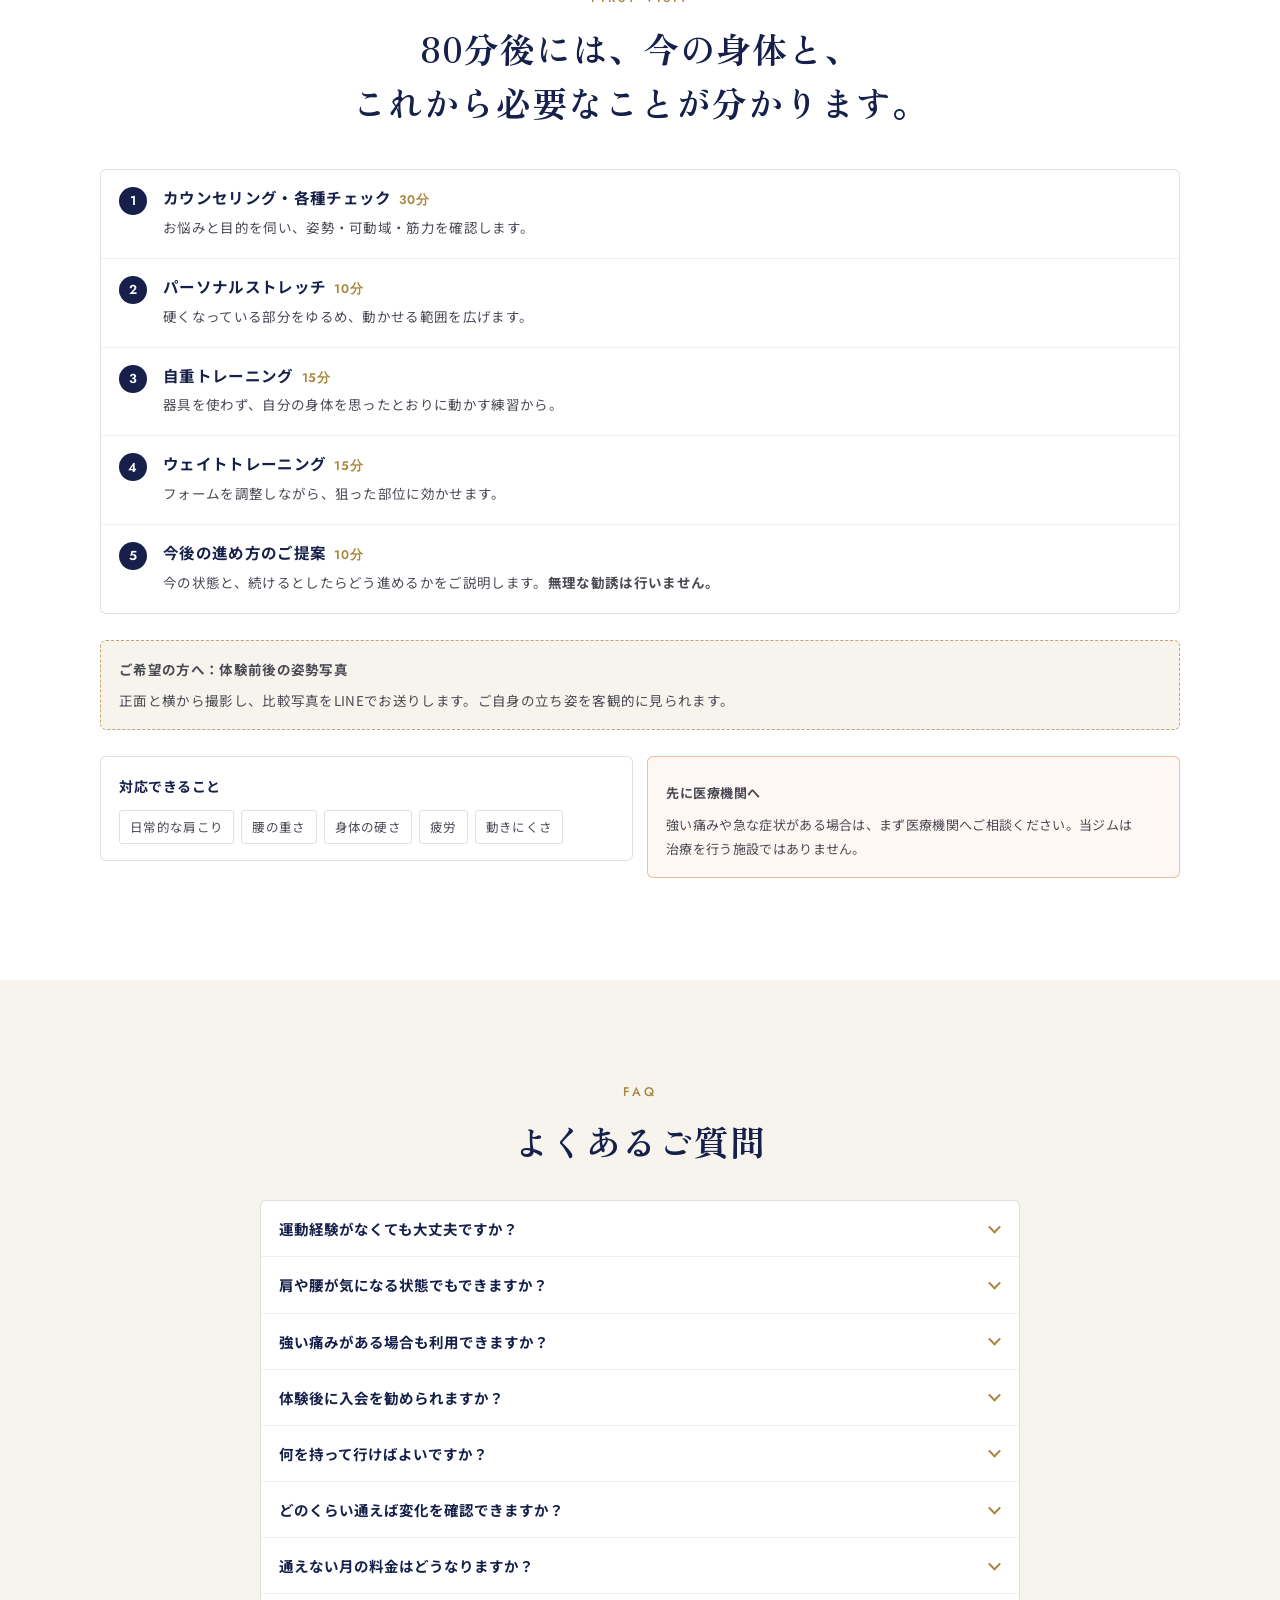
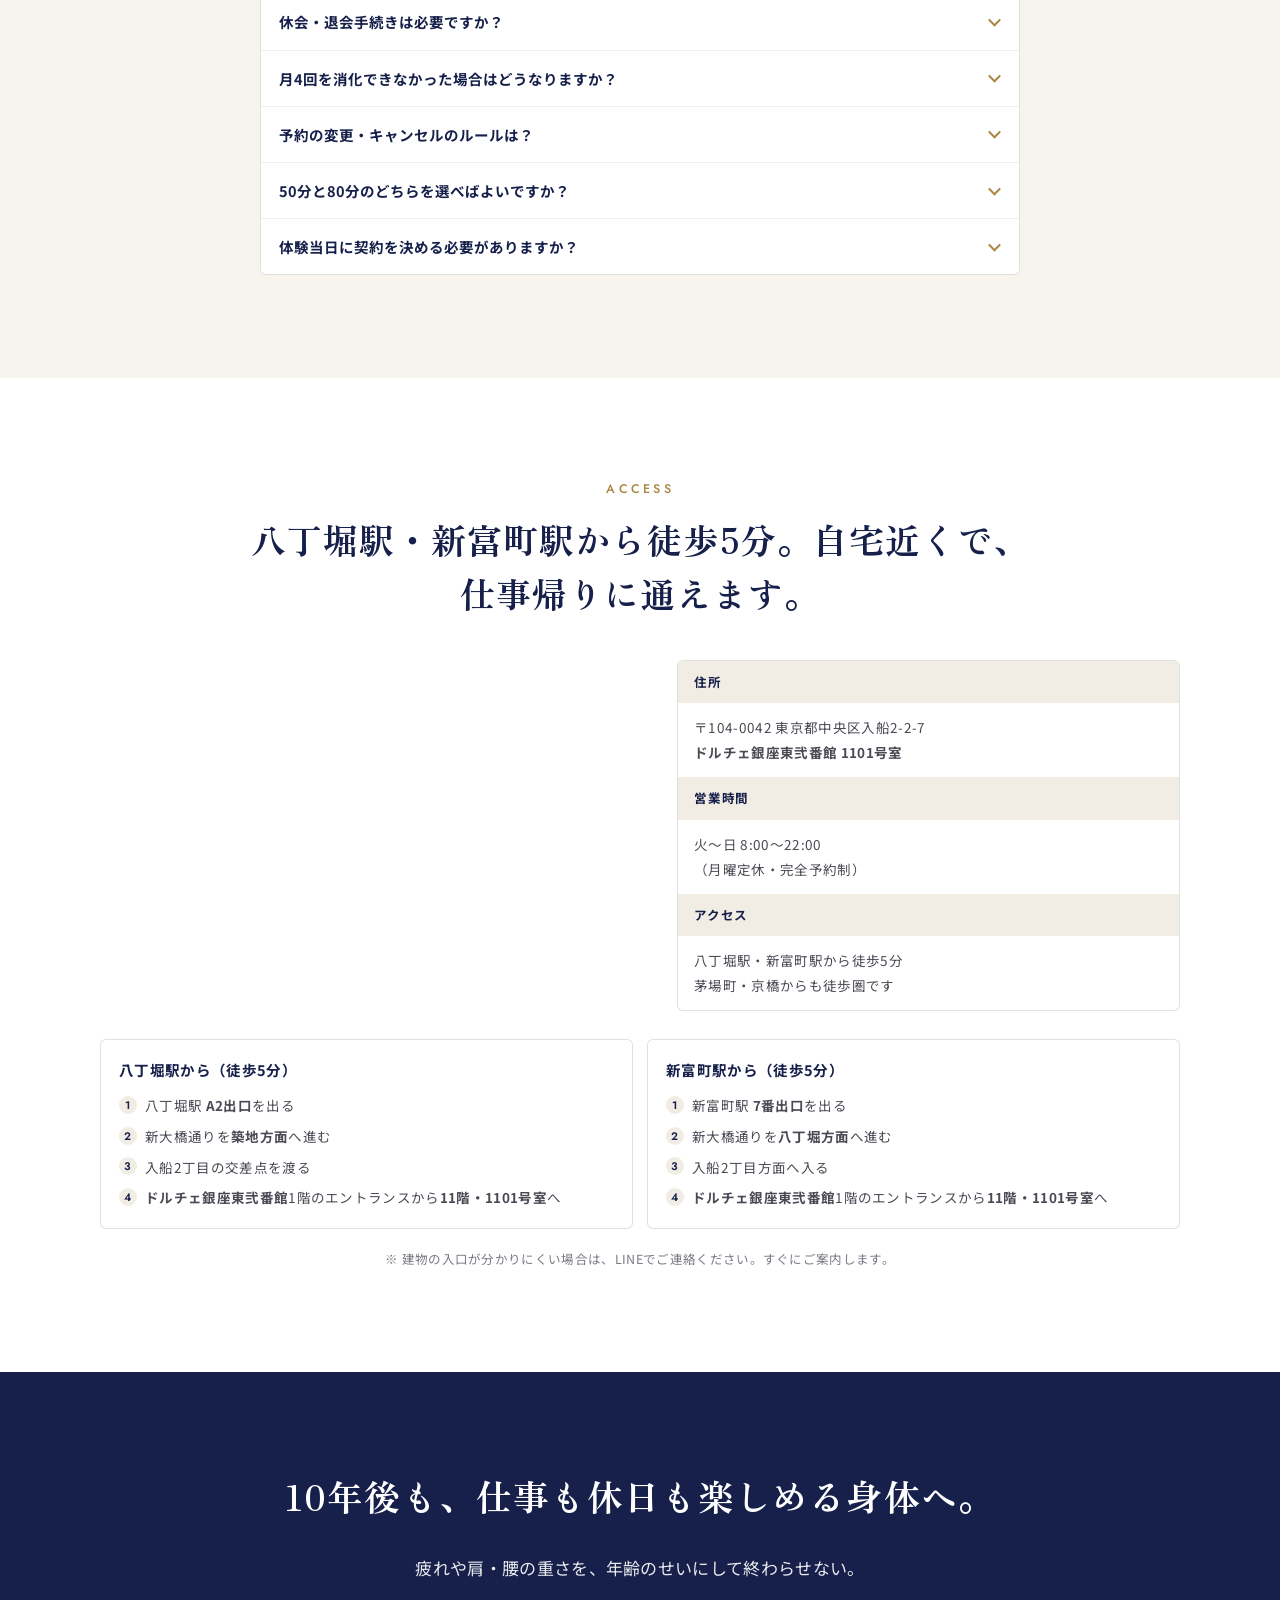
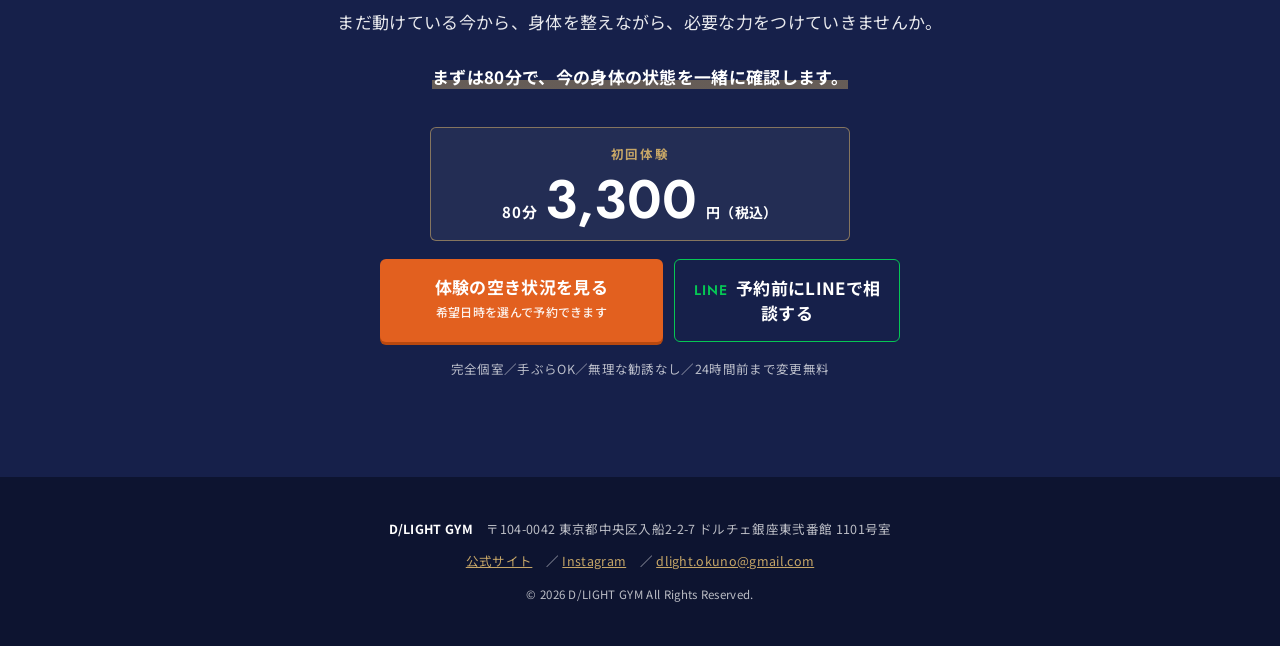
==== commit d7f34bff: "ファーストビューの重複『整えながら鍛える。』を削除し、PCの余白を元に戻した Co-Authored-By: Claude Opus 5 <noreply@anthropic.com>" ====
--- a/index.html
+++ b/index.html
@@ -37,7 +37,7 @@
 <link rel="preconnect" href="https://fonts.googleapis.com">
 <link rel="preconnect" href="https://fonts.gstatic.com" crossorigin>
 <link href="https://fonts.googleapis.com/css2?family=Jost:wght@400;500;600&family=Noto+Sans+JP:wght@400;500;700&family=Zen+Old+Mincho:wght@600;700&display=swap" rel="stylesheet">
-<link rel="stylesheet" href="assets/css/lp-b.css?v=20261010a">
+<link rel="stylesheet" href="assets/css/lp-b.css?v=20261010b">
 <noscript><style>[data-reveal]{opacity:1!important;transform:none!important}.acc__a{display:block!important}.mcta{transform:none!important}</style></noscript>
 
 <!-- ============ 構造化データ ============
@@ -147,8 +147,9 @@
   </div>
 
   <div class="fv__sup">
-    <p class="fv__usp"><b>整えながら鍛える。</b><br>
-      <span class="nw">ストレッチ×パーソナルトレーニングの</span><span class="nw">ハイブリッドジム。</span></p>
+    <!-- 2026/10/10：ここにあった「整えながら鍛える。」はサブコピーと重複するため削除した。
+         金のマーカーだけ「ハイブリッドジム」に移して、FVの視線の引っかかりを残している。 -->
+    <p class="fv__usp"><span class="nw">ストレッチ×パーソナルトレーニングの</span><span class="nw"><b>ハイブリッドジム</b>。</span></p>
 
     <ul class="proof">
       <li><b>★5.0</b><span>Google口コミ 10件</span></li>
@@ -652,7 +653,7 @@
   <a class="btn btn--main" href="https://book.squareup.com/appointments/jqg8slb8u0tfya/location/L7PXPNPQZ5DK2/services/DS5GKGL3V32YYJWJ65FOD5EP" target="_blank" rel="noopener">空き状況を見る</a>
 </div>
 
-<script src="assets/js/analytics.js?v=20261010a" defer></script>
-<script src="assets/js/lp-b.js?v=20261010a" defer></script>
+<script src="assets/js/analytics.js?v=20261010b" defer></script>
+<script src="assets/js/lp-b.js?v=20261010b" defer></script>
 </body>
 </html>
--- a/assets/css/lp-b.css
+++ b/assets/css/lp-b.css
@@ -547,16 +547,16 @@
     padding-inline:max(24px,calc((100% - 1240px)/2));
     padding-bottom:clamp(40px,5vw,72px)}
   .fv__head{padding:0;text-align:left}
-  .fv__lead{padding:6px 0 0;text-align:left}
+  .fv__lead{padding:10px 0 0;text-align:left}
   .fv__sup{padding:12px 0 0;text-align:left}
-  .fv__act{padding:10px 0 0;text-align:left}
+  .fv__act{padding:14px 0 0;text-align:left}
   .fv__area{justify-content:flex-start}
   .incl__hd--fv{text-align:left;margin-top:12px}
   /* PCの左カラムは「見出し・料金・CTAが1画面に収まる」ことを最優先に詰めている。
      ここを緩めると、1440×800級のノートで CTA が折り返しの下へ落ちる。
      数字を変えたら必ず 1440×800 で CTA の下端が800px以内か測り直すこと。 */
   .fv__ttl{font-size:clamp(30px,3.2vw,42px);line-height:1.45}
-  .fv__sub{font-size:16px;line-height:1.8}
+  .fv__sub{font-size:16px;line-height:1.9}
   .fv__usp{font-size:18px;line-height:1.75}
   .proof li{padding:10px 6px}
   .offer__list{grid-template-columns:repeat(3,1fr);font-size:11.5px;gap:4px 10px;margin-top:8px}
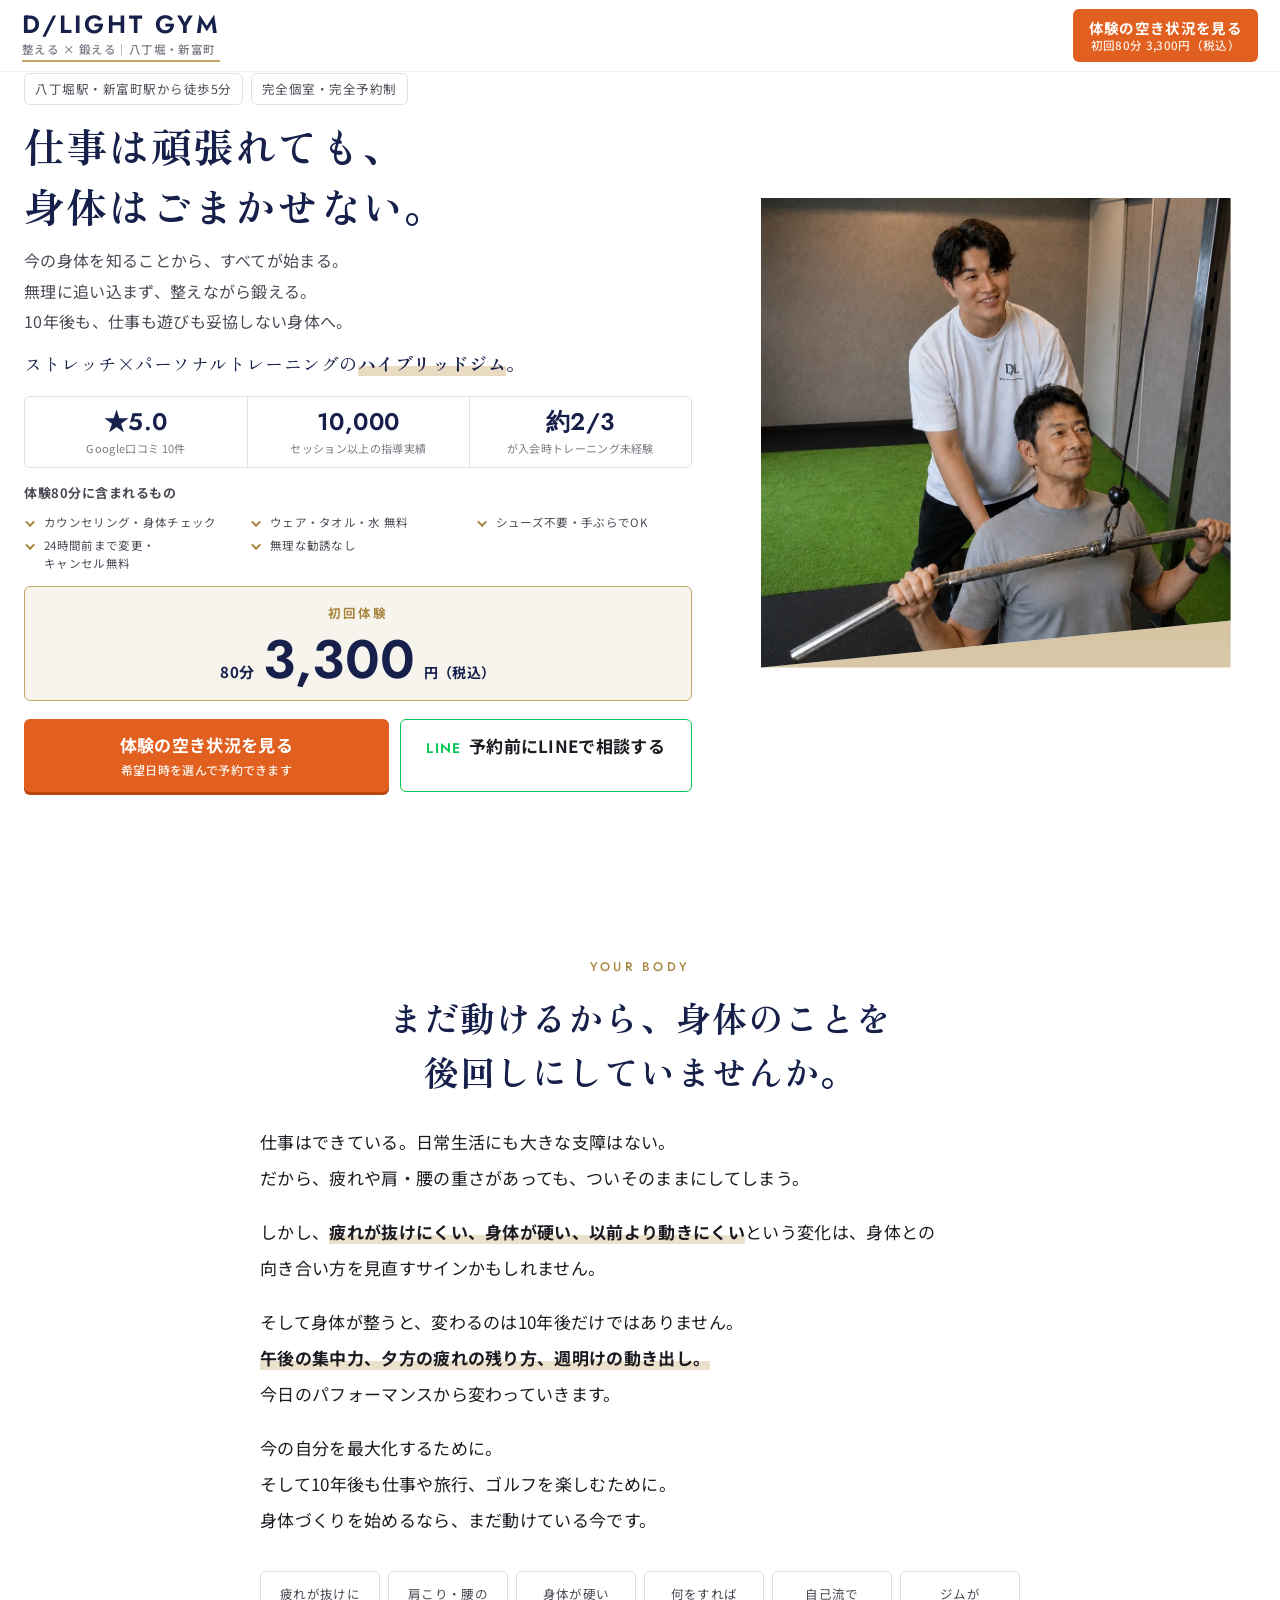
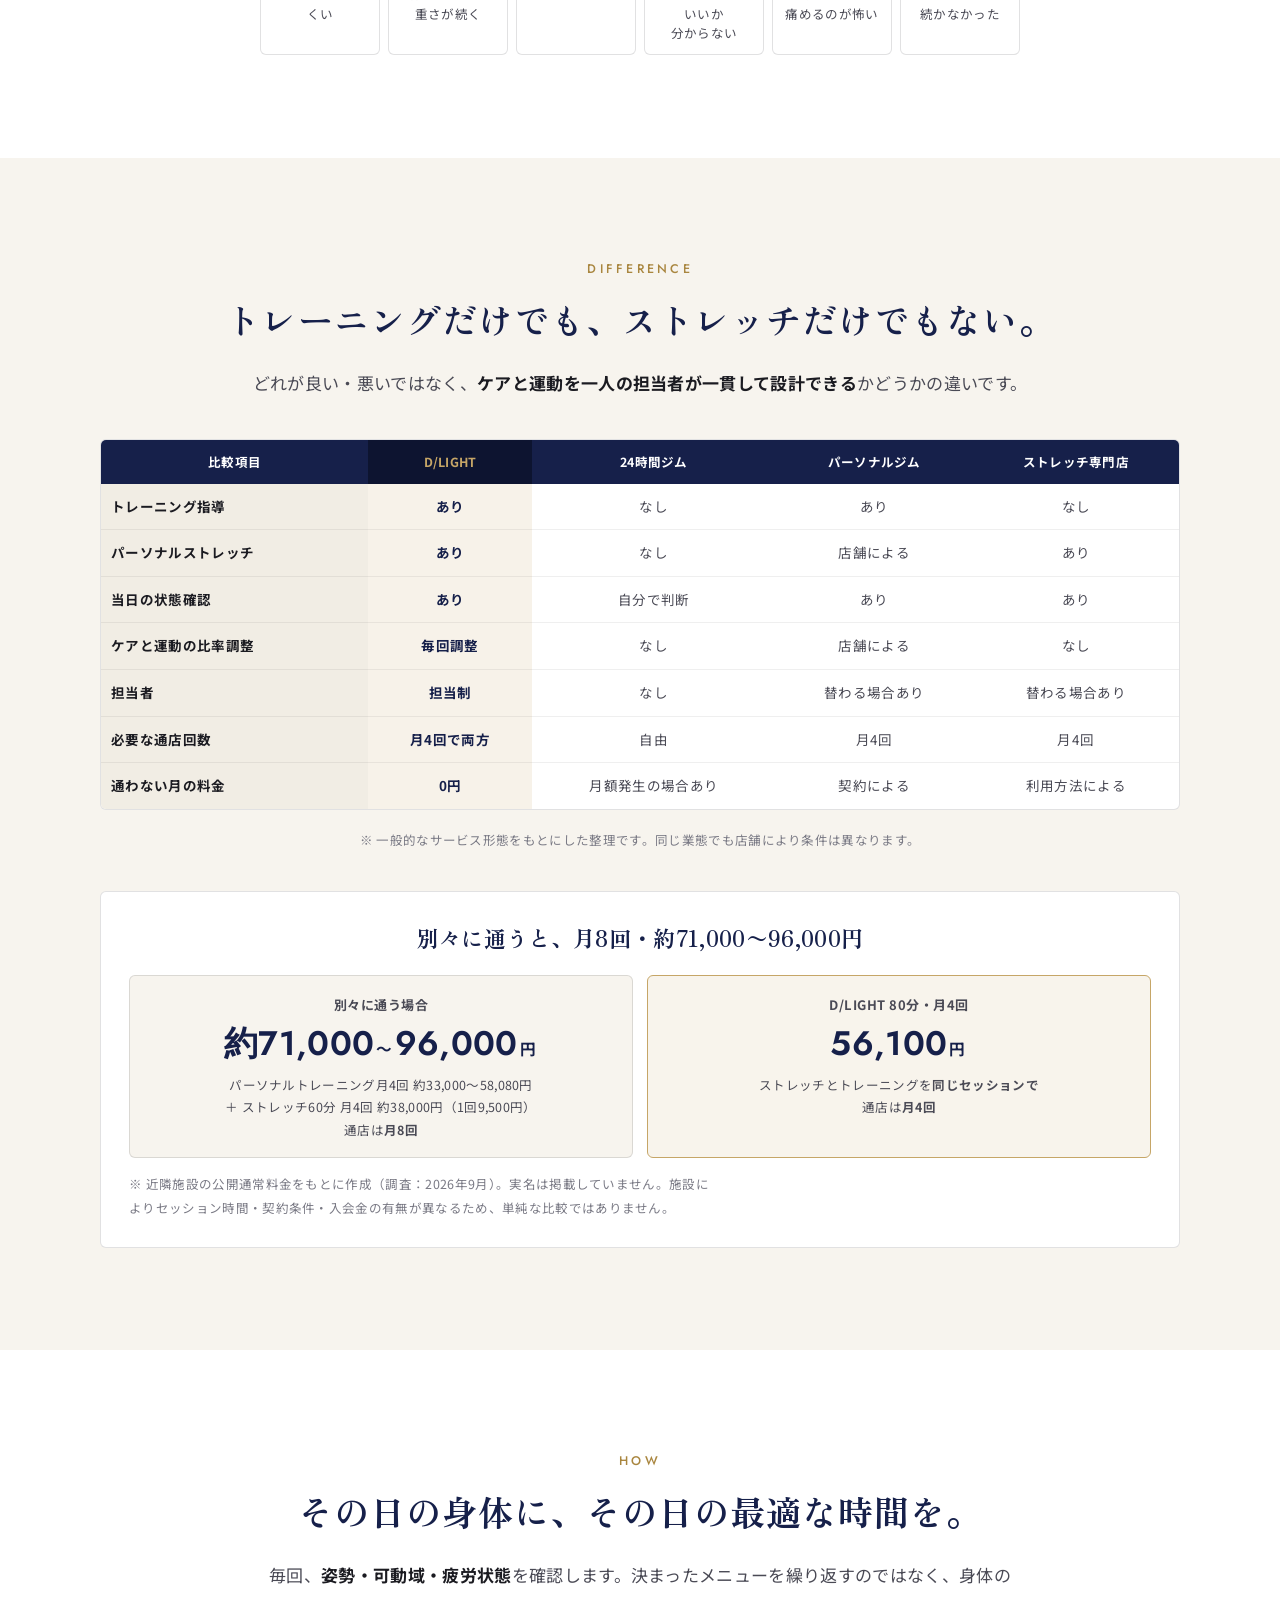
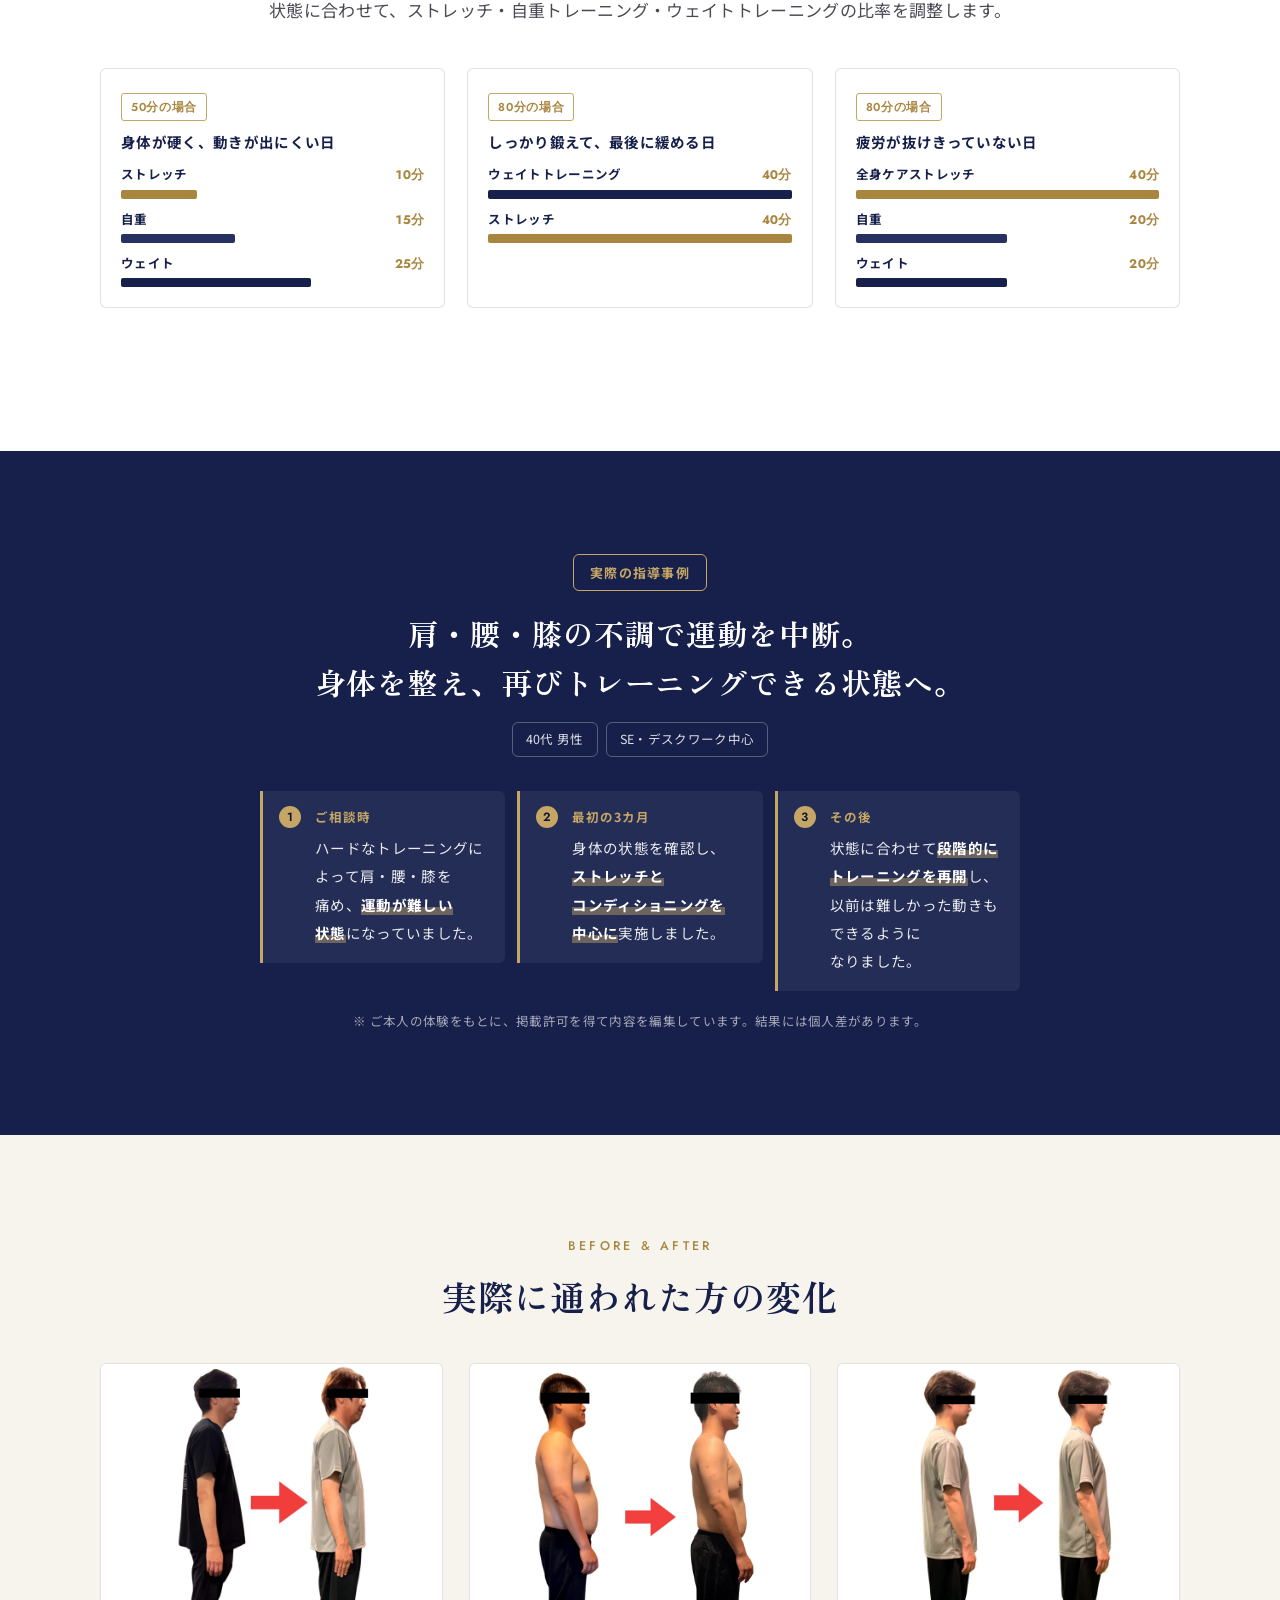
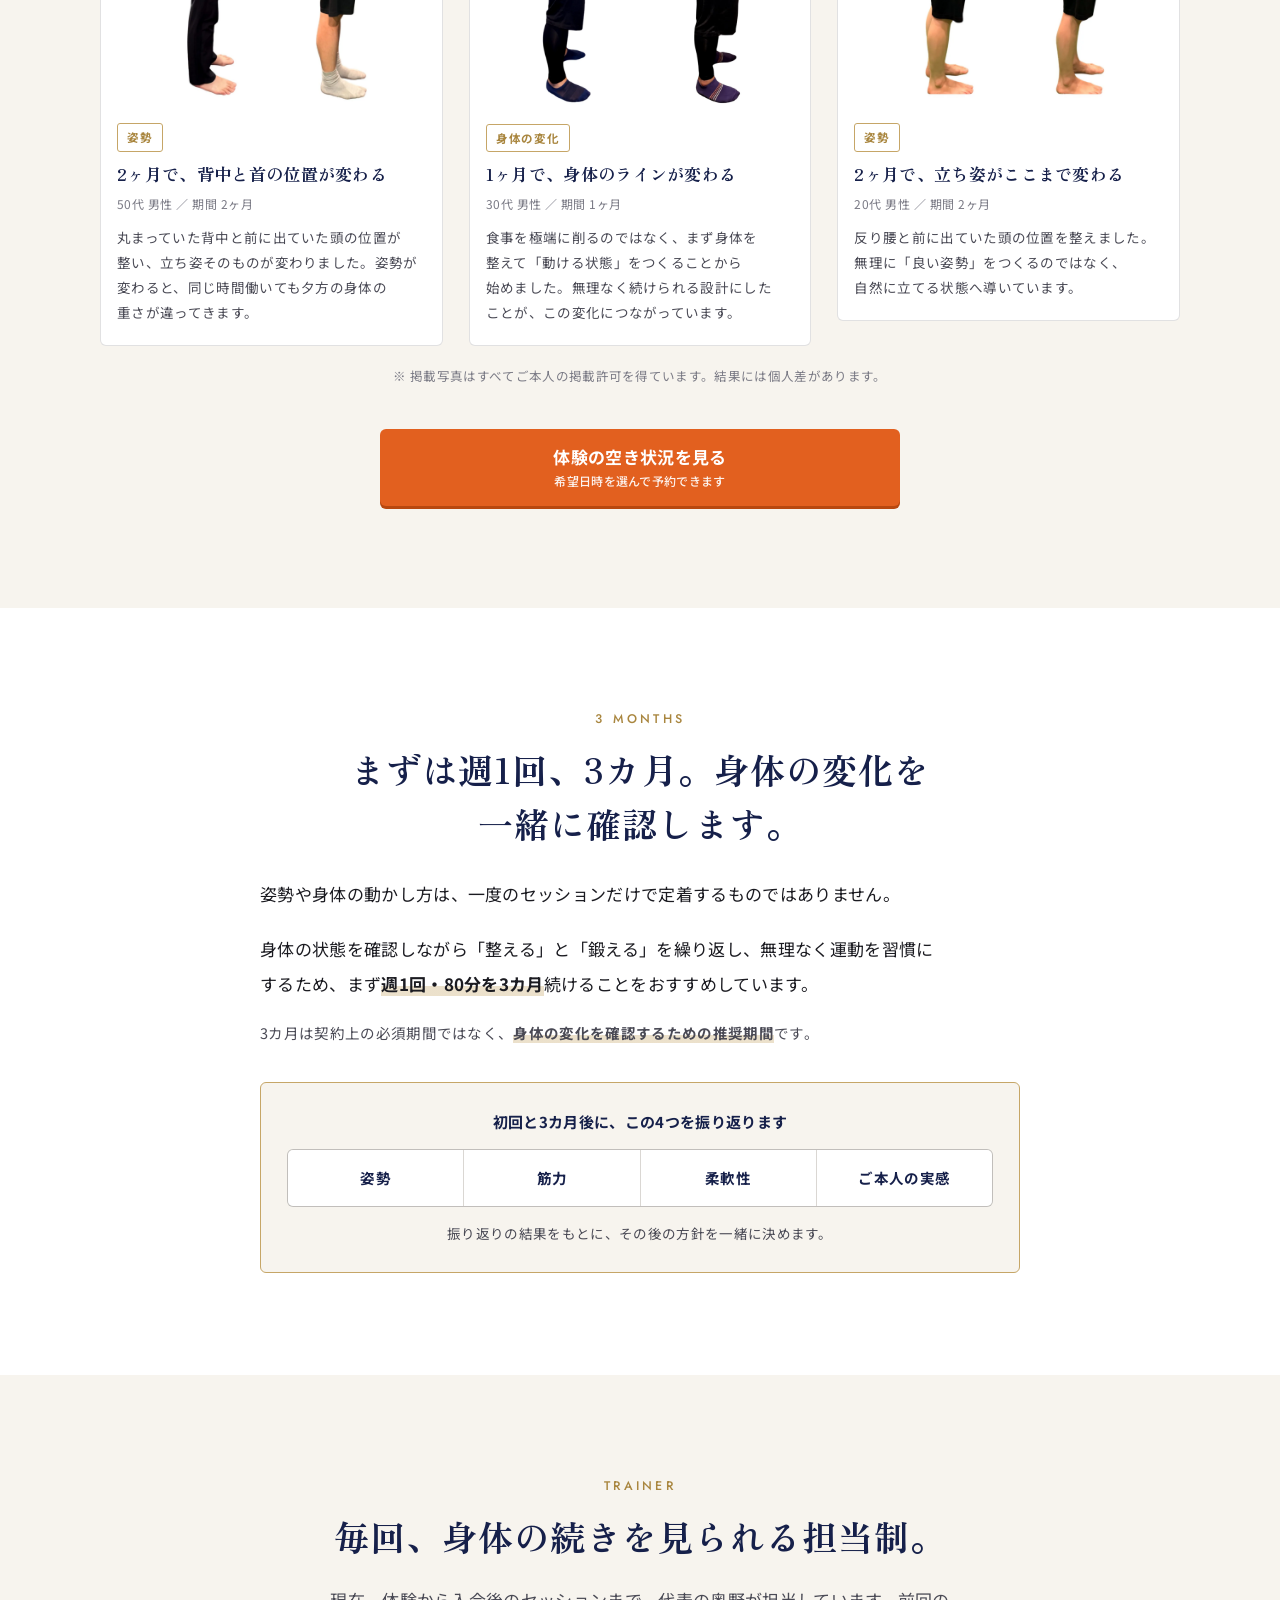
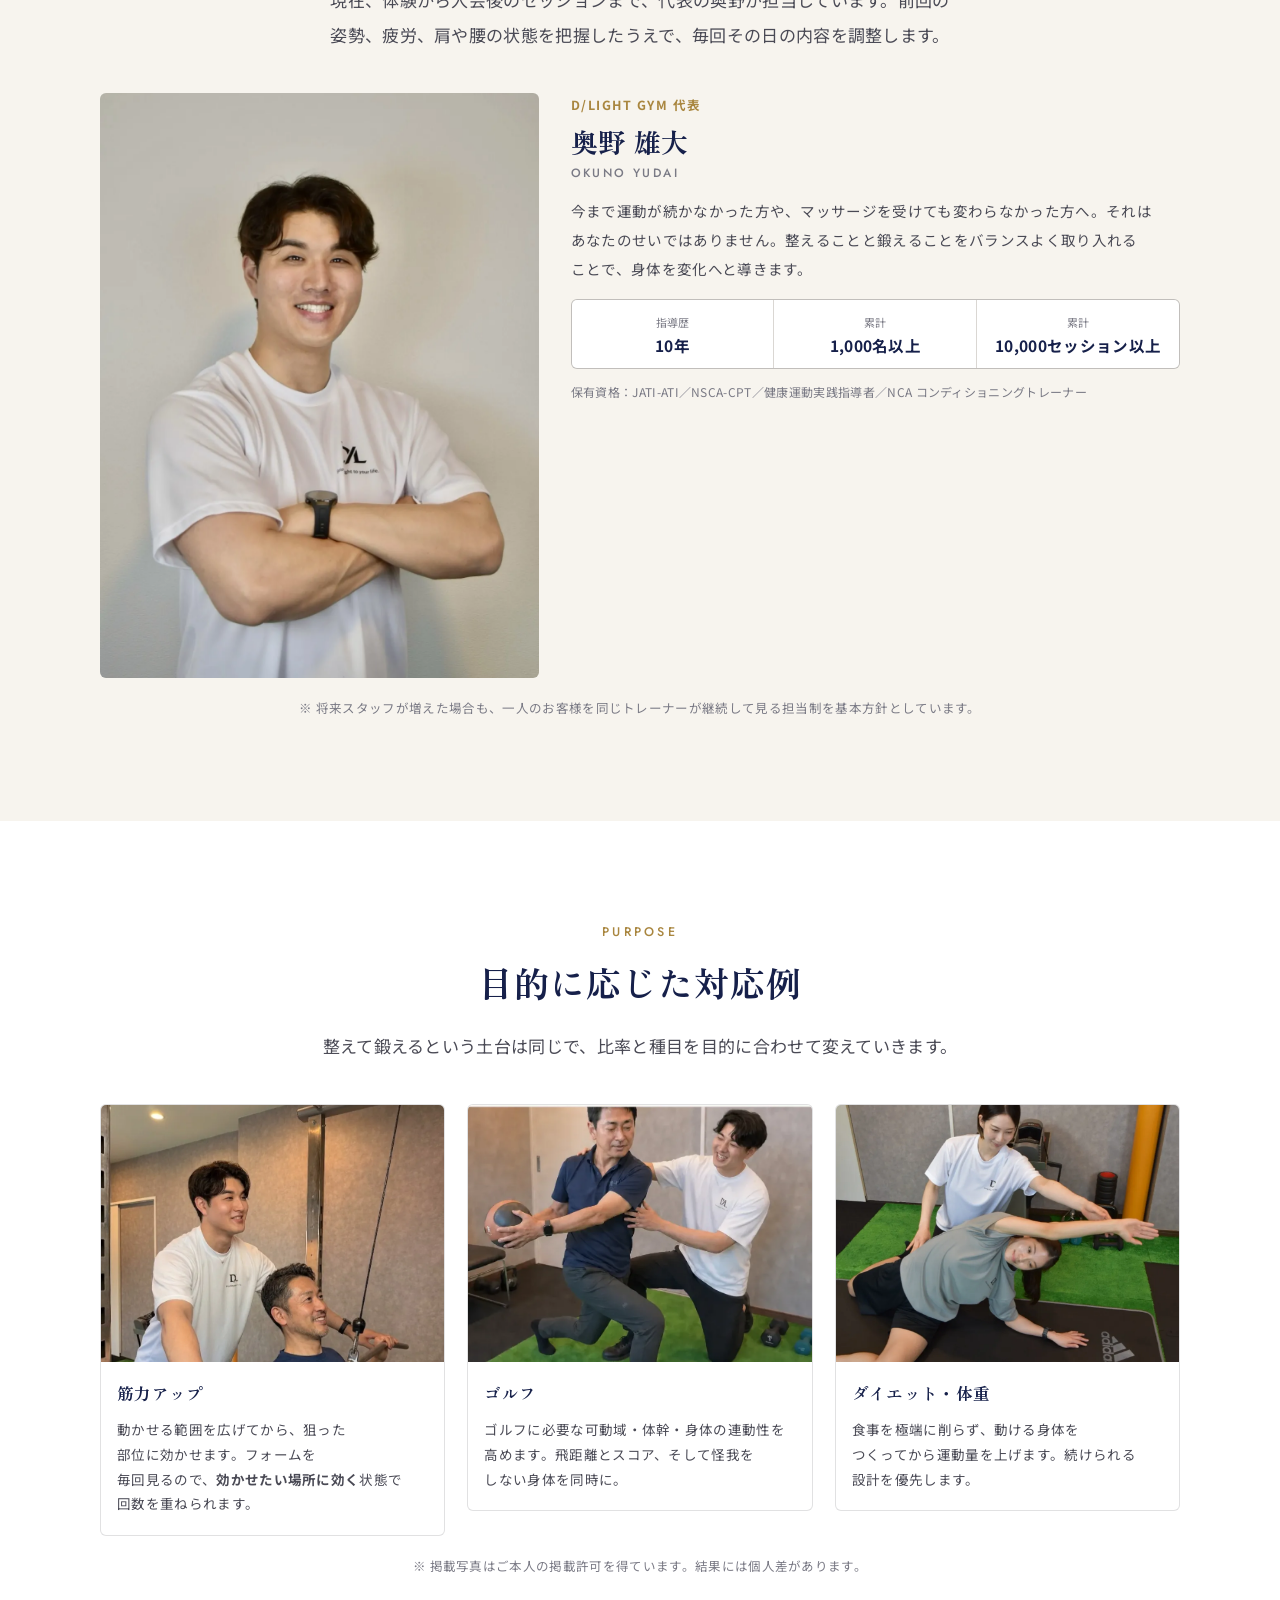
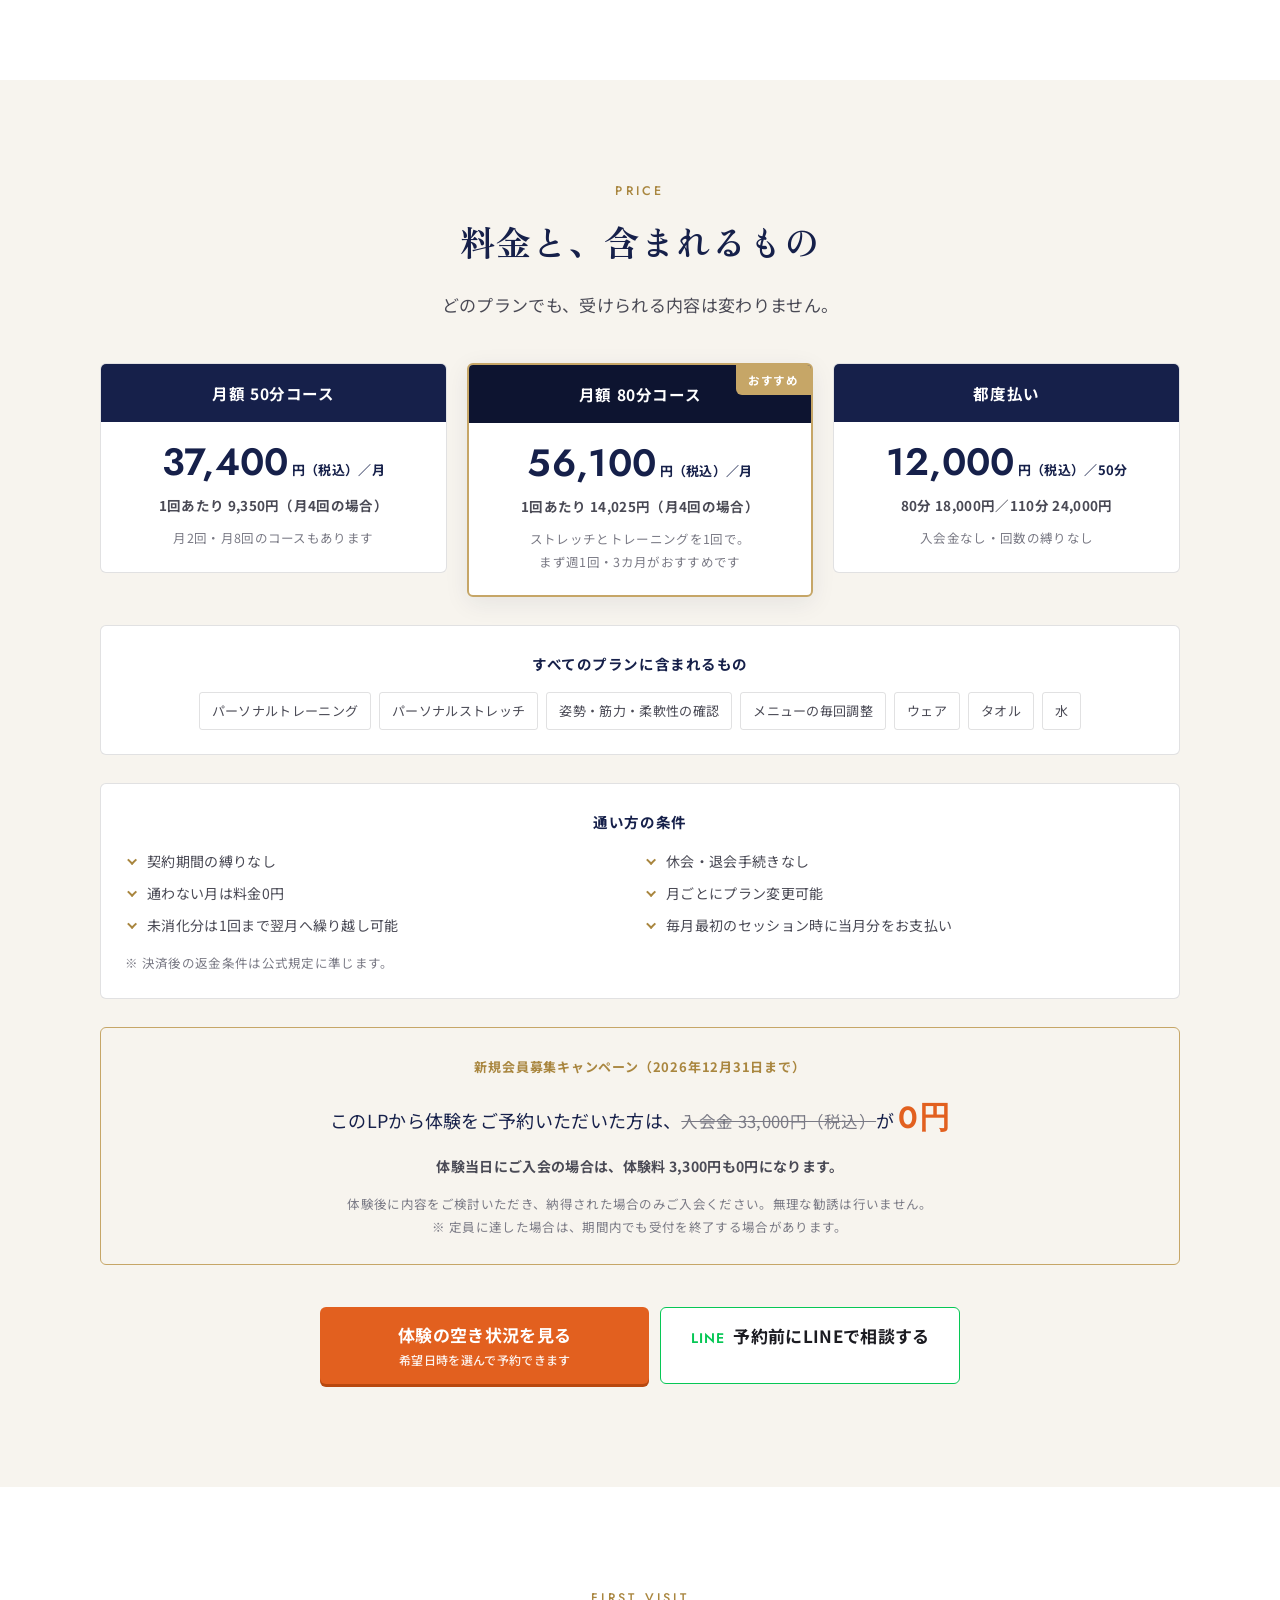
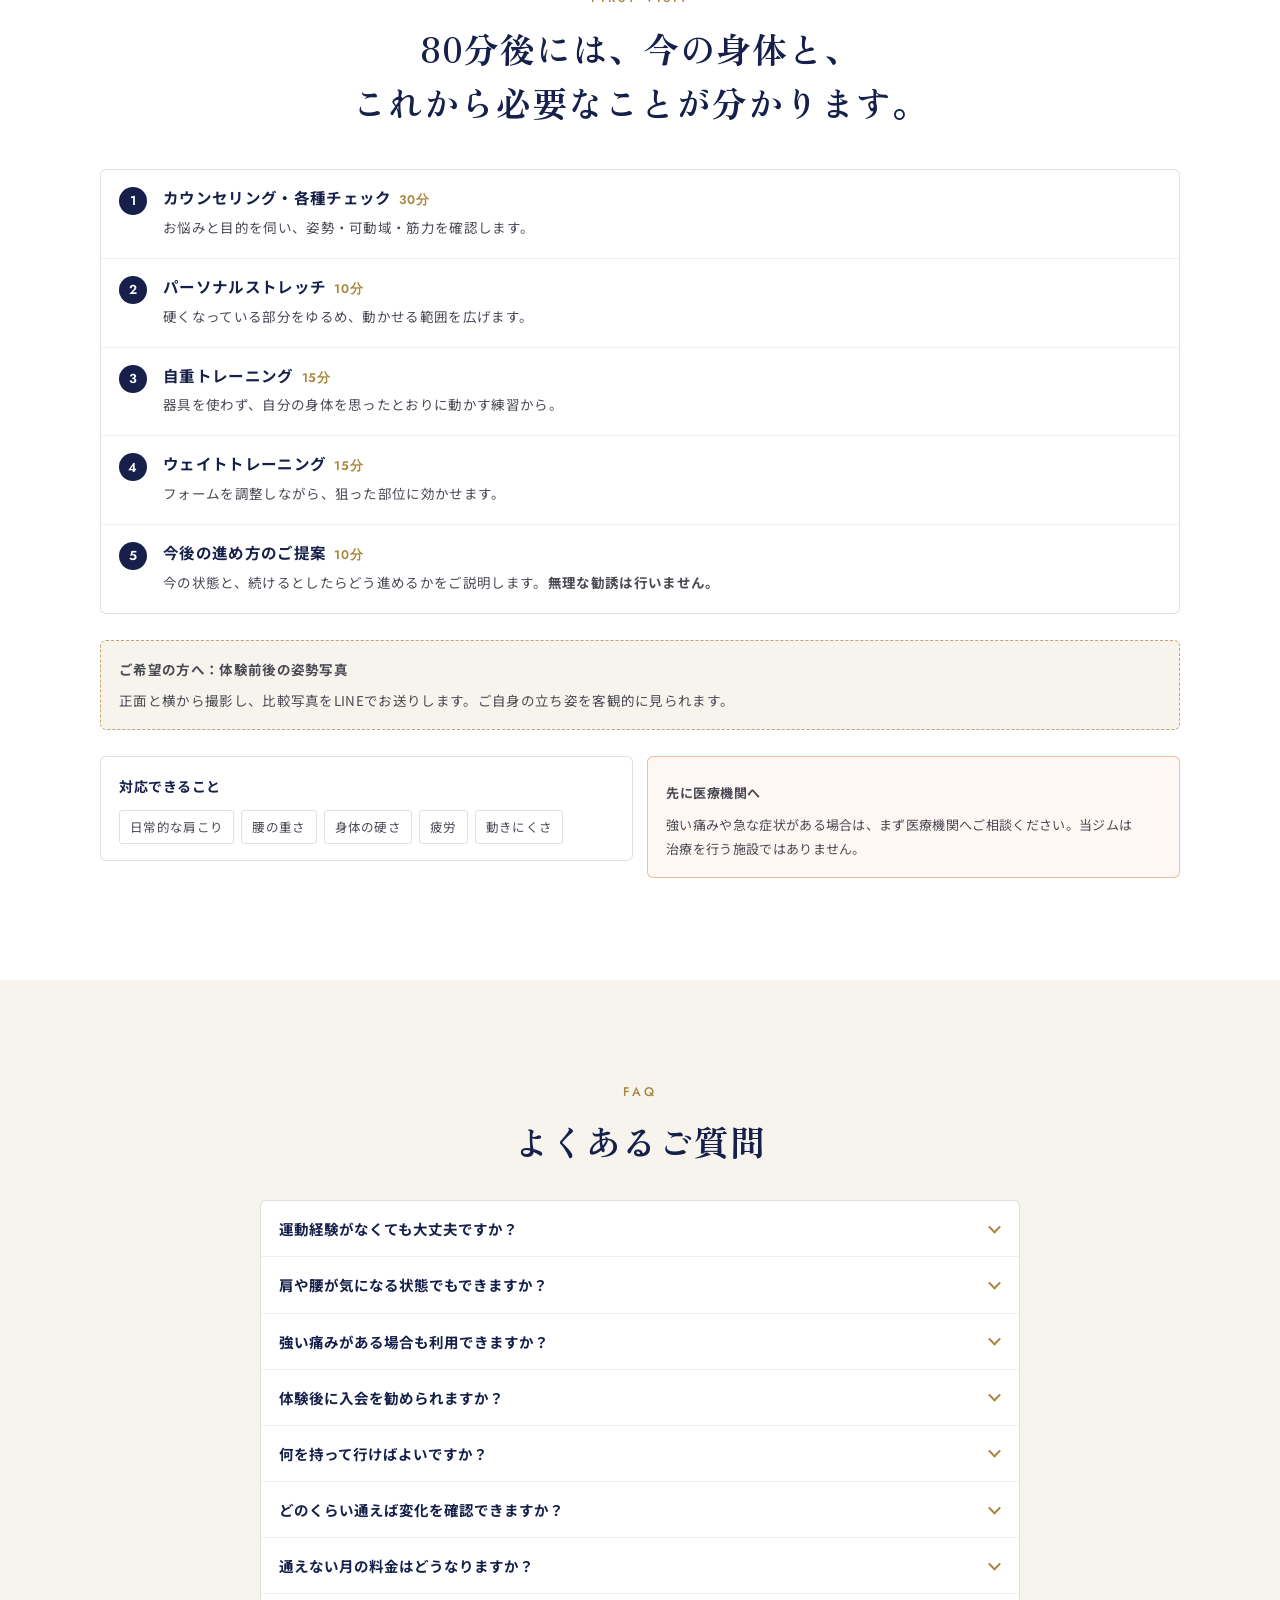
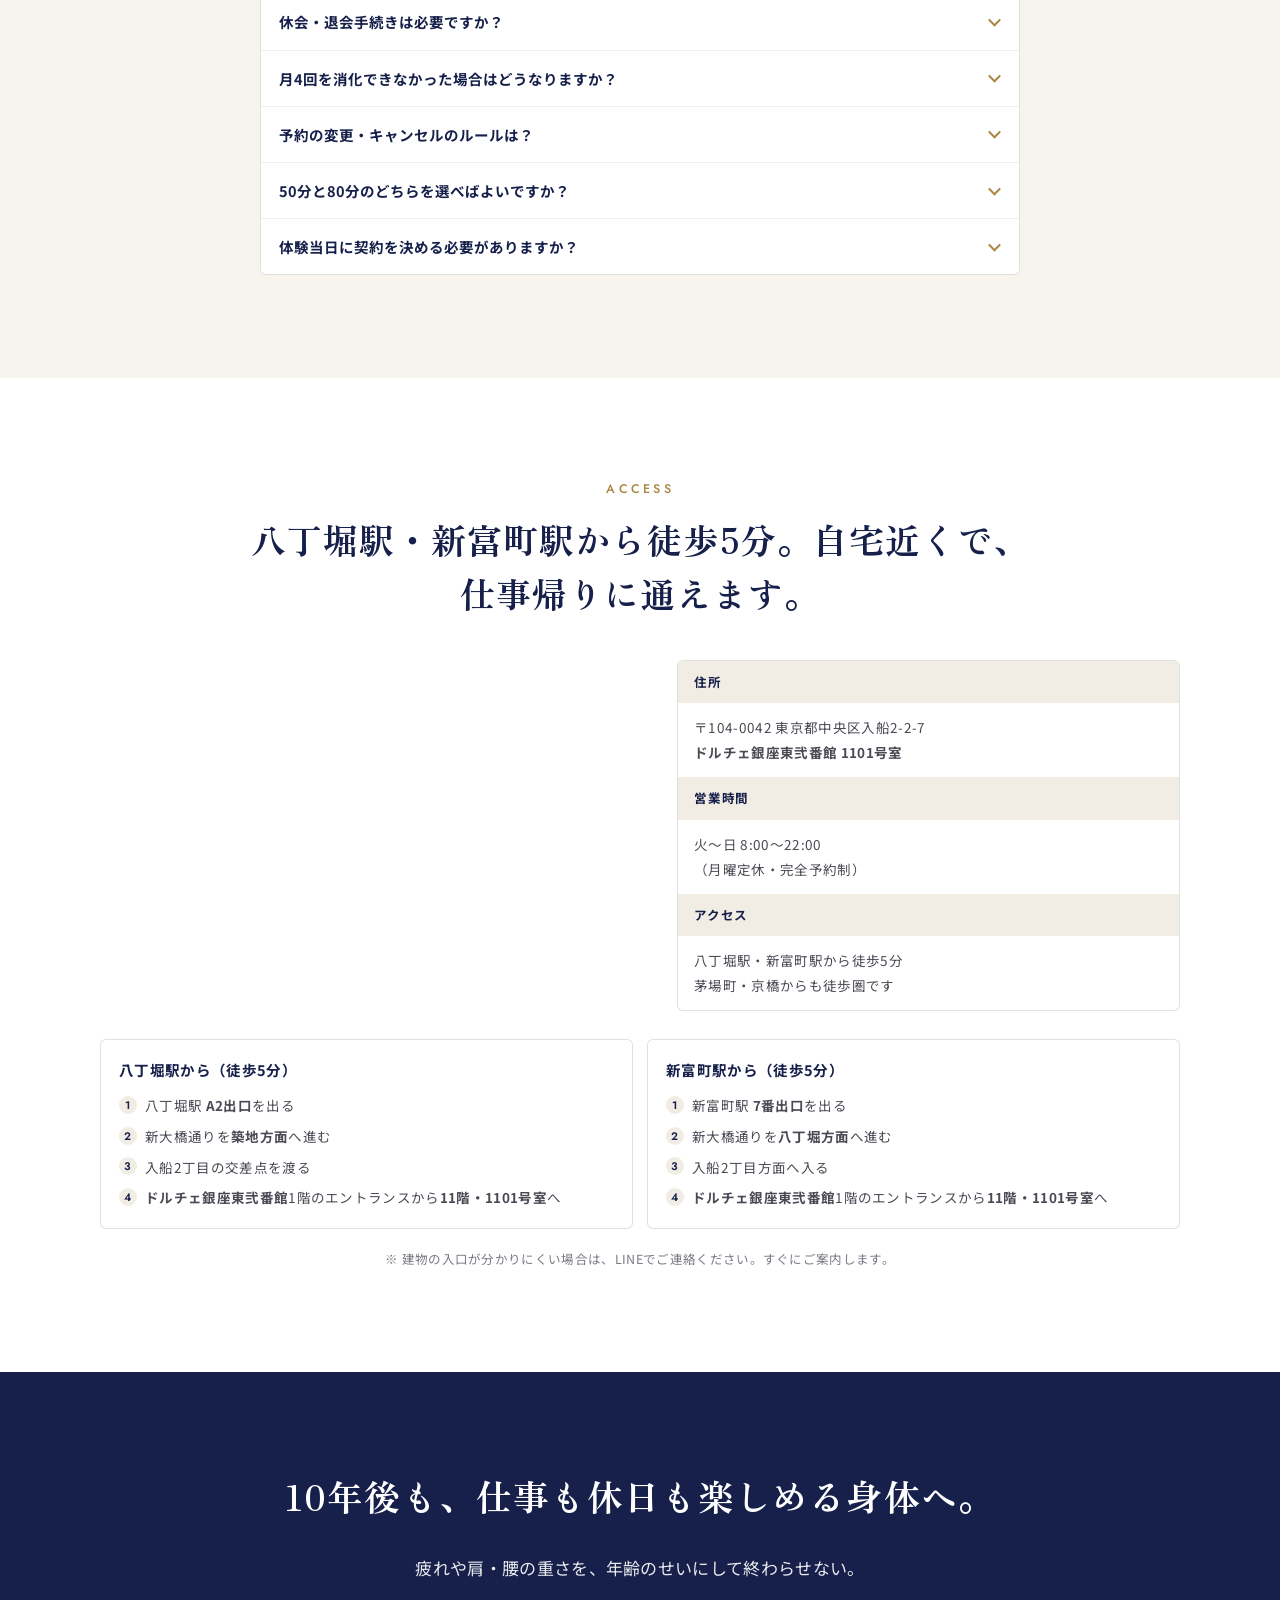
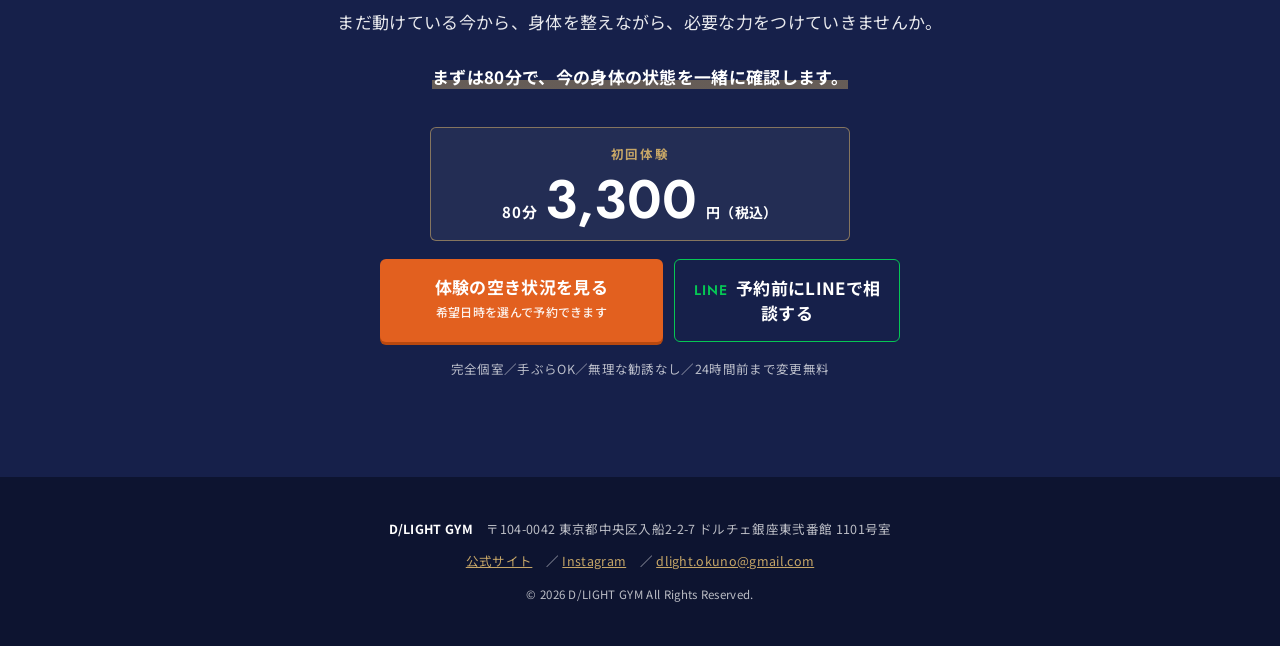
==== commit 5f00d815: "generate_lead の金額を体験の実額 3,300円 に直した（5,000円のままだった） Co-Authored-By: Claude Opus 5 <noreply@anthropic.c" ====
--- a/index.html
+++ b/index.html
@@ -37,7 +37,7 @@
 <link rel="preconnect" href="https://fonts.googleapis.com">
 <link rel="preconnect" href="https://fonts.gstatic.com" crossorigin>
 <link href="https://fonts.googleapis.com/css2?family=Jost:wght@400;500;600&family=Noto+Sans+JP:wght@400;500;700&family=Zen+Old+Mincho:wght@600;700&display=swap" rel="stylesheet">
-<link rel="stylesheet" href="assets/css/lp-b.css?v=20261010b">
+<link rel="stylesheet" href="assets/css/lp-b.css?v=20261027a">
 <noscript><style>[data-reveal]{opacity:1!important;transform:none!important}.acc__a{display:block!important}.mcta{transform:none!important}</style></noscript>
 
 <!-- ============ 構造化データ ============
@@ -653,7 +653,7 @@
   <a class="btn btn--main" href="https://book.squareup.com/appointments/jqg8slb8u0tfya/location/L7PXPNPQZ5DK2/services/DS5GKGL3V32YYJWJ65FOD5EP" target="_blank" rel="noopener">空き状況を見る</a>
 </div>
 
-<script src="assets/js/analytics.js?v=20261010b" defer></script>
-<script src="assets/js/lp-b.js?v=20261010b" defer></script>
+<script src="assets/js/analytics.js?v=20261027a" defer></script>
+<script src="assets/js/lp-b.js?v=20261027a" defer></script>
 </body>
 </html>
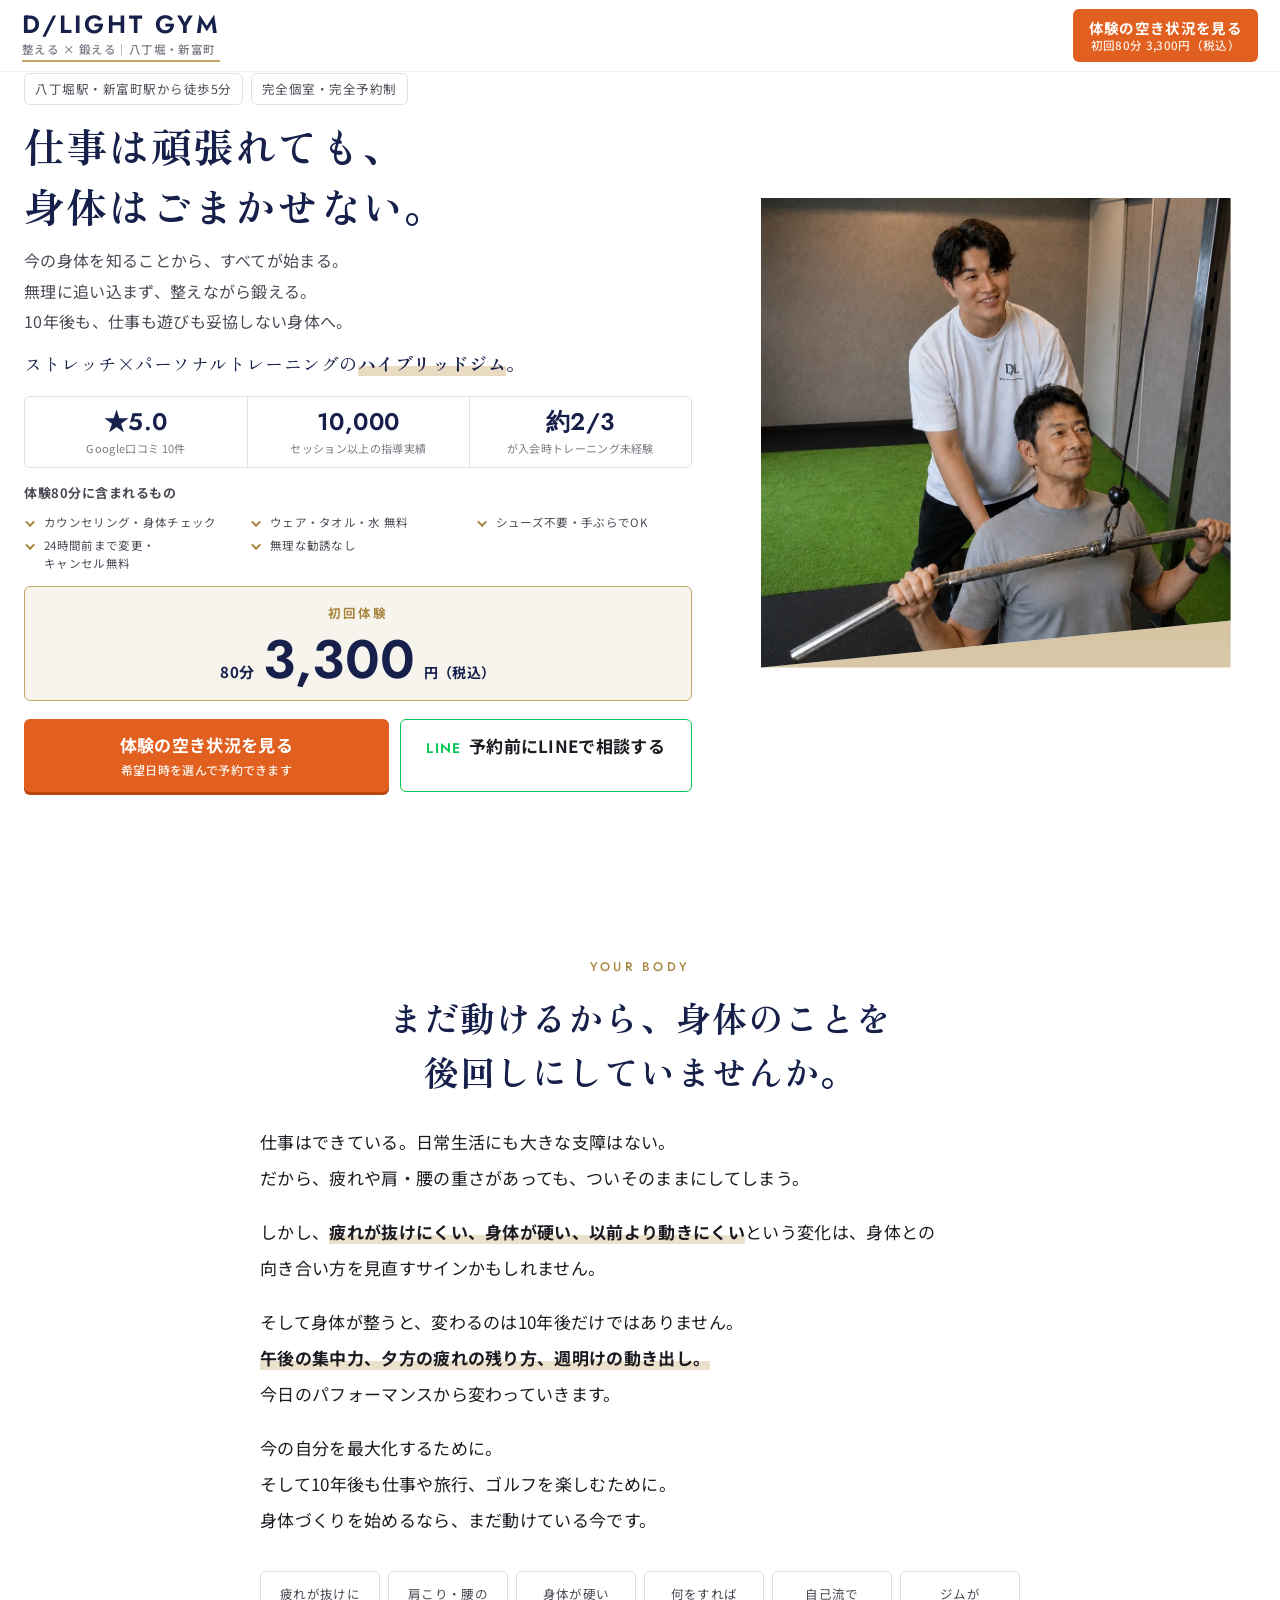
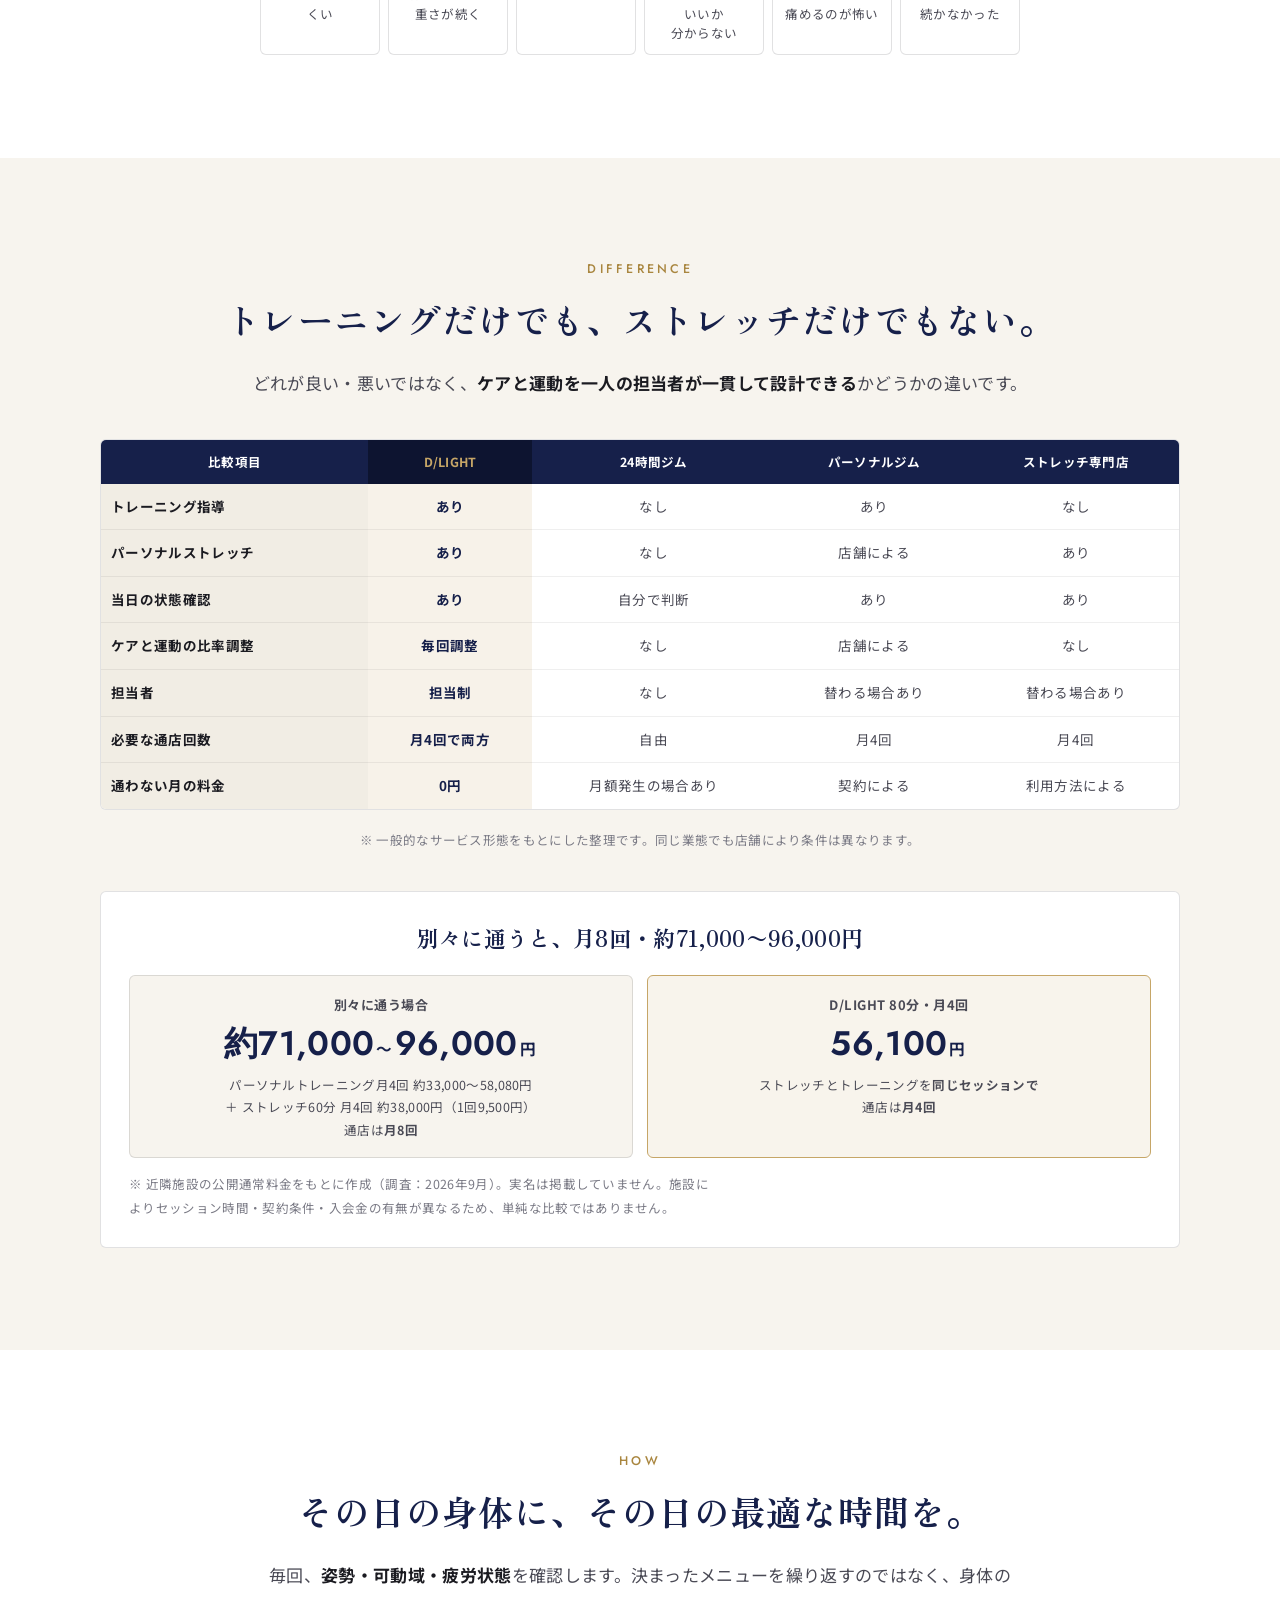
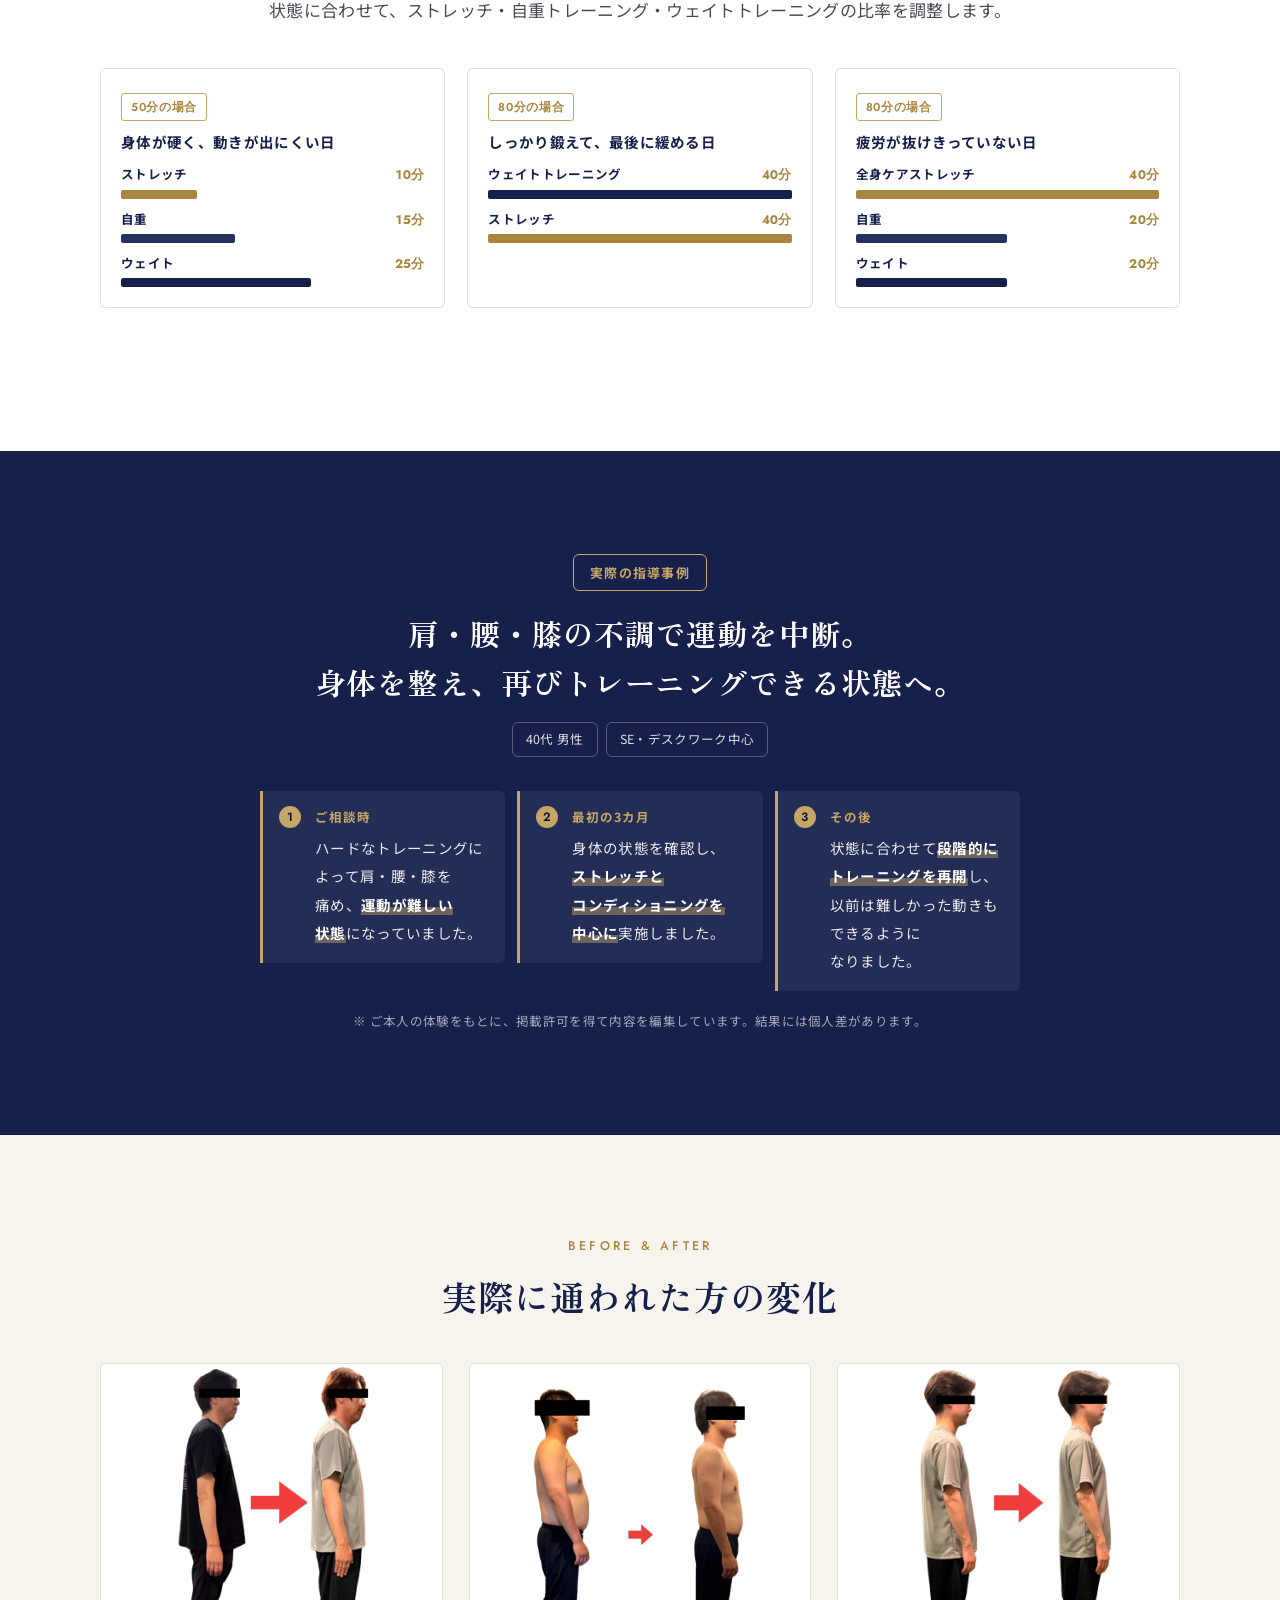
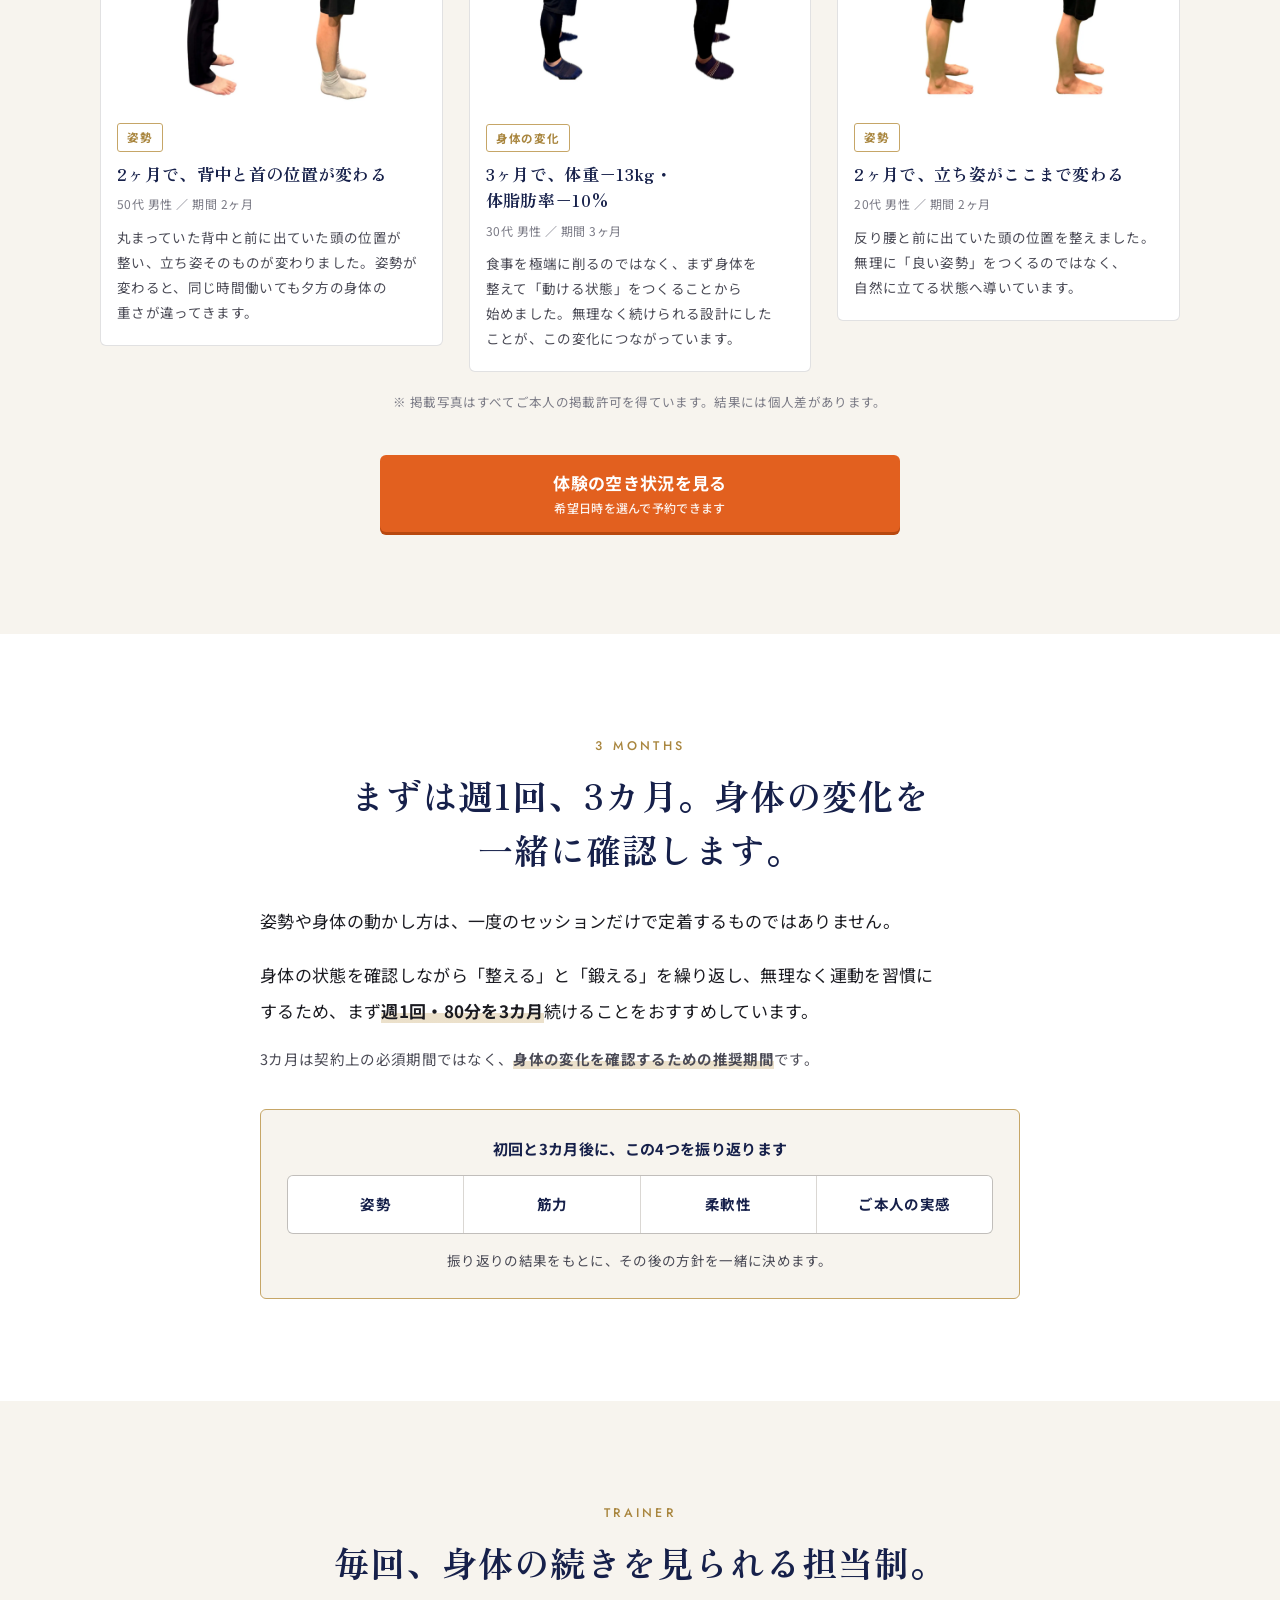
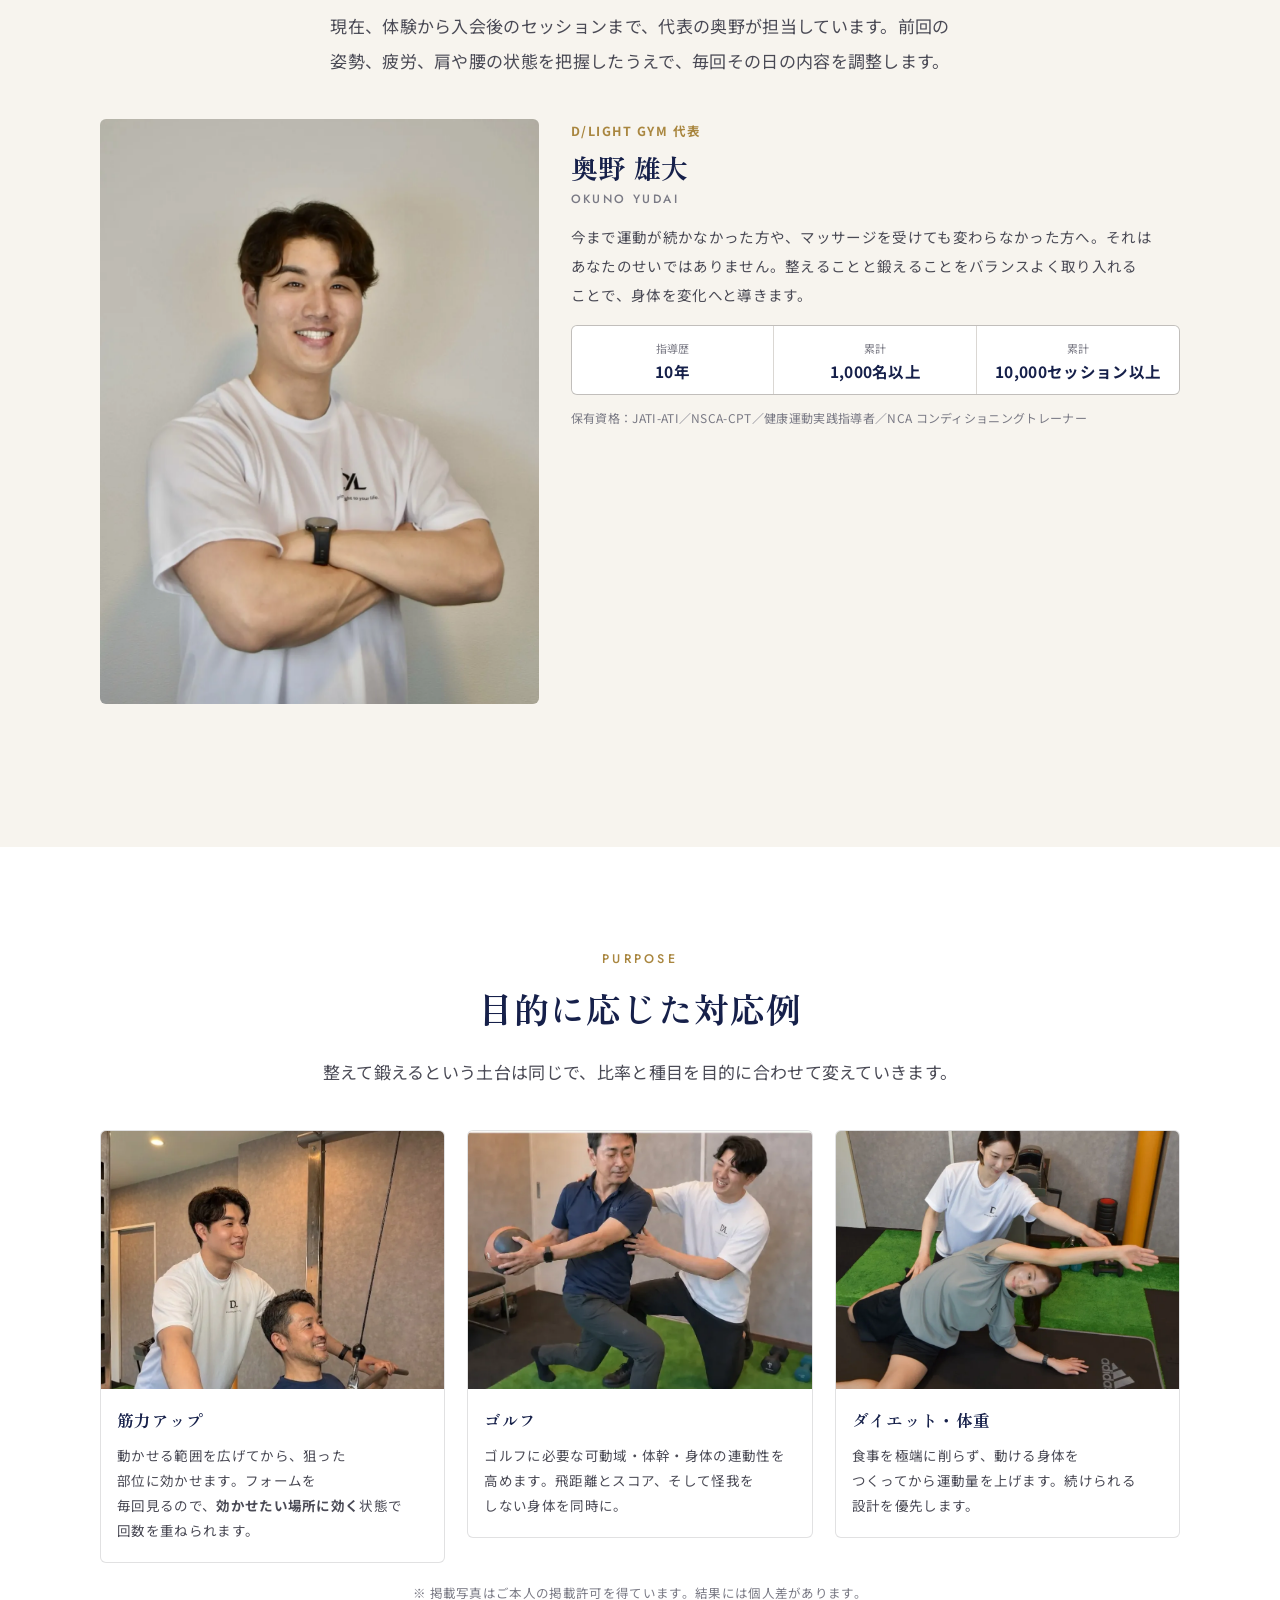
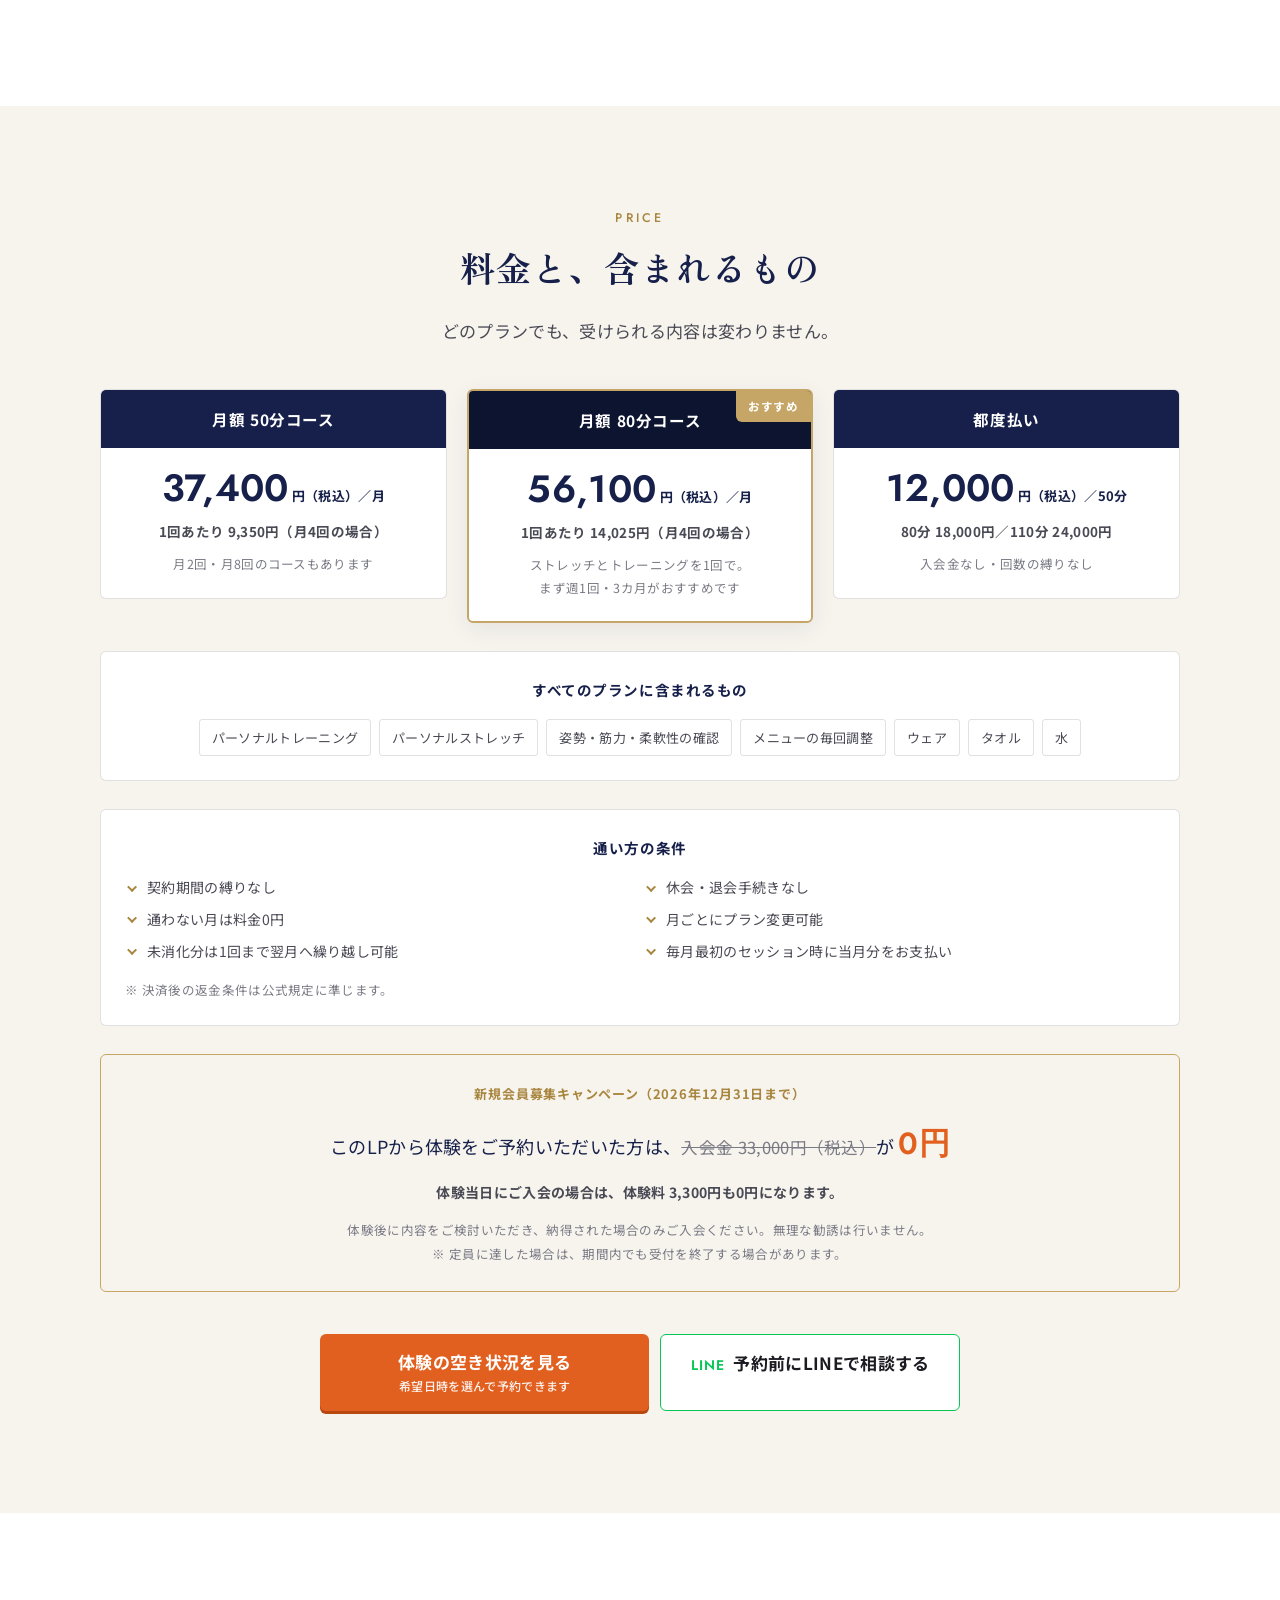
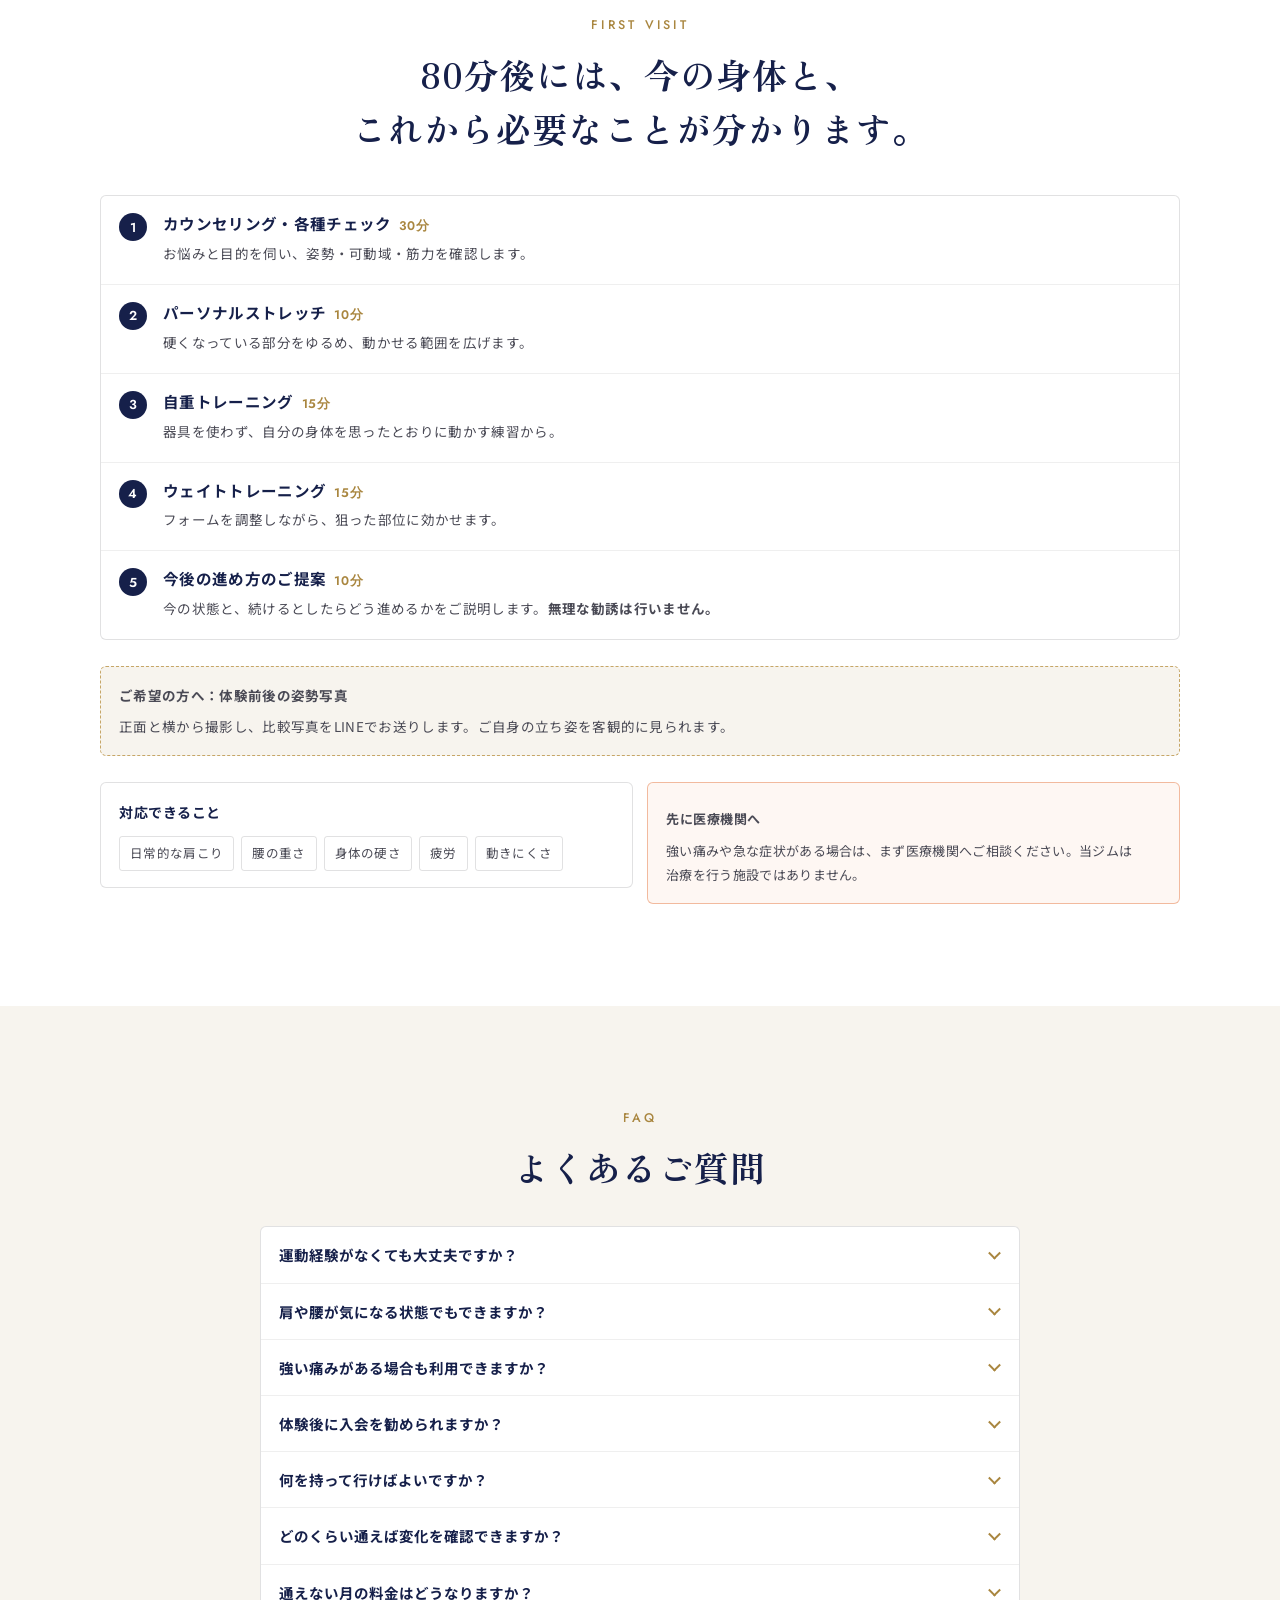
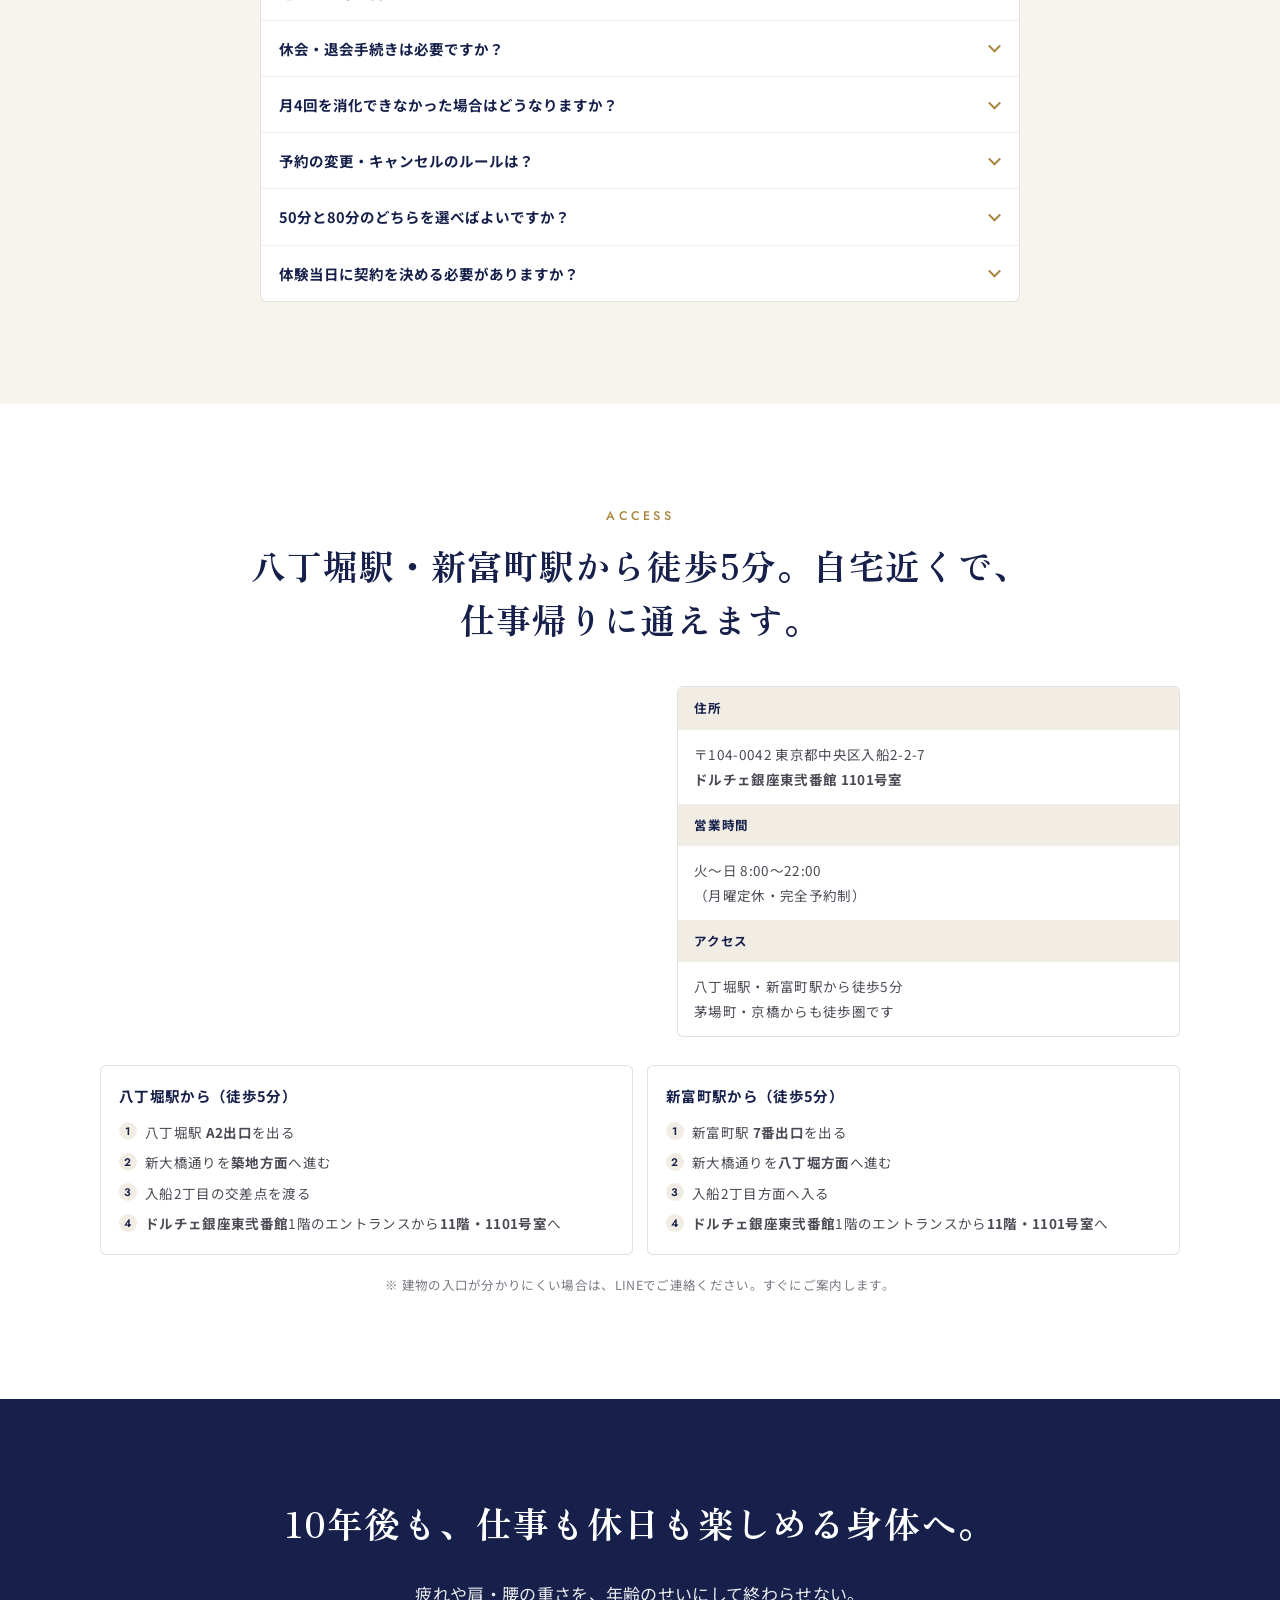
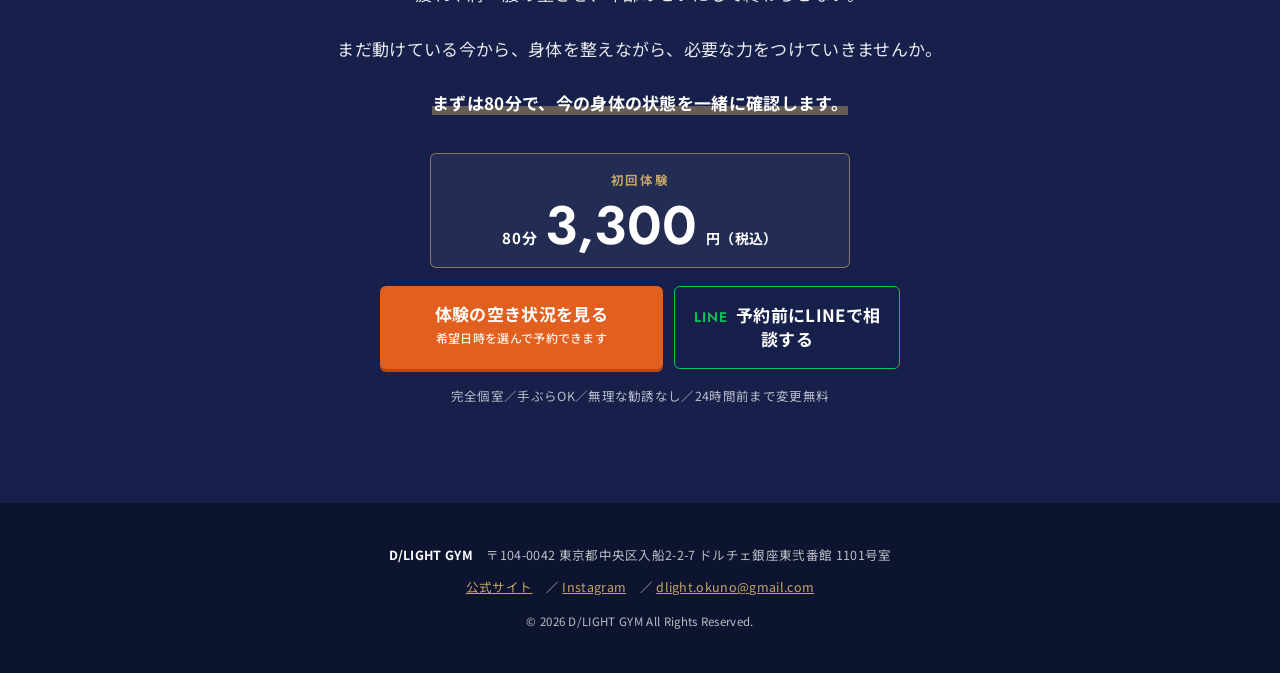
==== commit 43ad11bf: "ダイエットの事例を更新（3ヶ月で体重−13kg・体脂肪率−10%、写真を差し替え） Co-Authored-By: Claude Opus 5.5 <noreply@anthropic.com>" ====
--- a/index.html
+++ b/index.html
@@ -324,11 +324,11 @@
         </figcaption>
       </figure>
       <figure class="ba">
-        <img src="assets/img/ba-body-30s.webp" alt="30代男性のビフォーアフター：1ヶ月で身体つきが変化" loading="lazy" width="1920" height="1920">
+        <img src="assets/img/ba-body-30s.webp?v=20261121a" alt="30代男性のビフォーアフター：3ヶ月で体重13kg減、体脂肪率10%減" loading="lazy" width="1920" height="1920">
         <figcaption class="ba__b">
           <p class="ba__tag">身体の変化</p>
-          <h3 class="ba__n">1ヶ月で、身体のラインが変わる</h3>
-          <p class="ba__m">30代 男性 ／ 期間 1ヶ月</p>
+          <h3 class="ba__n">3ヶ月で、体重−13kg・体脂肪率−10%</h3>
+          <p class="ba__m">30代 男性 ／ 期間 3ヶ月</p>
           <p class="ba__t">食事を極端に削るのではなく、まず身体を整えて「動ける状態」をつくることから始めました。無理なく続けられる設計にしたことが、この変化につながっています。</p>
         </figcaption>
       </figure>
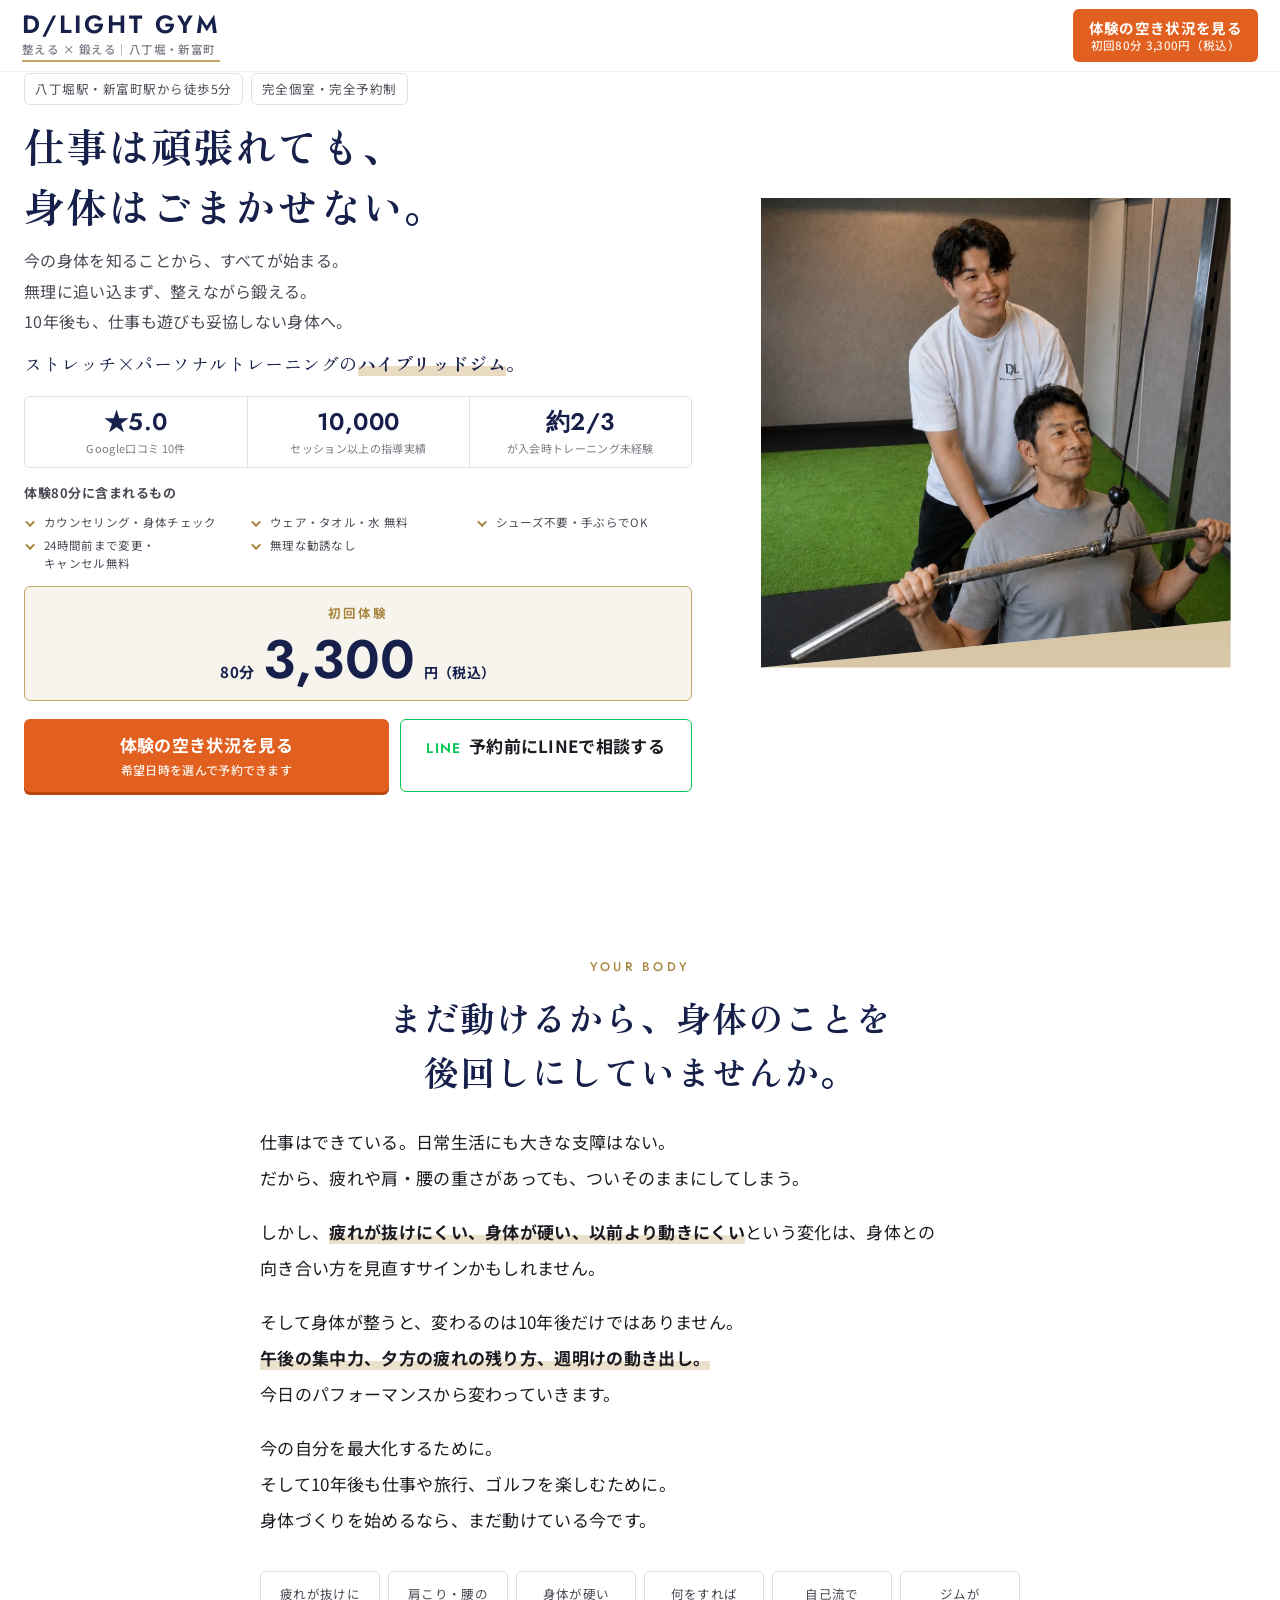
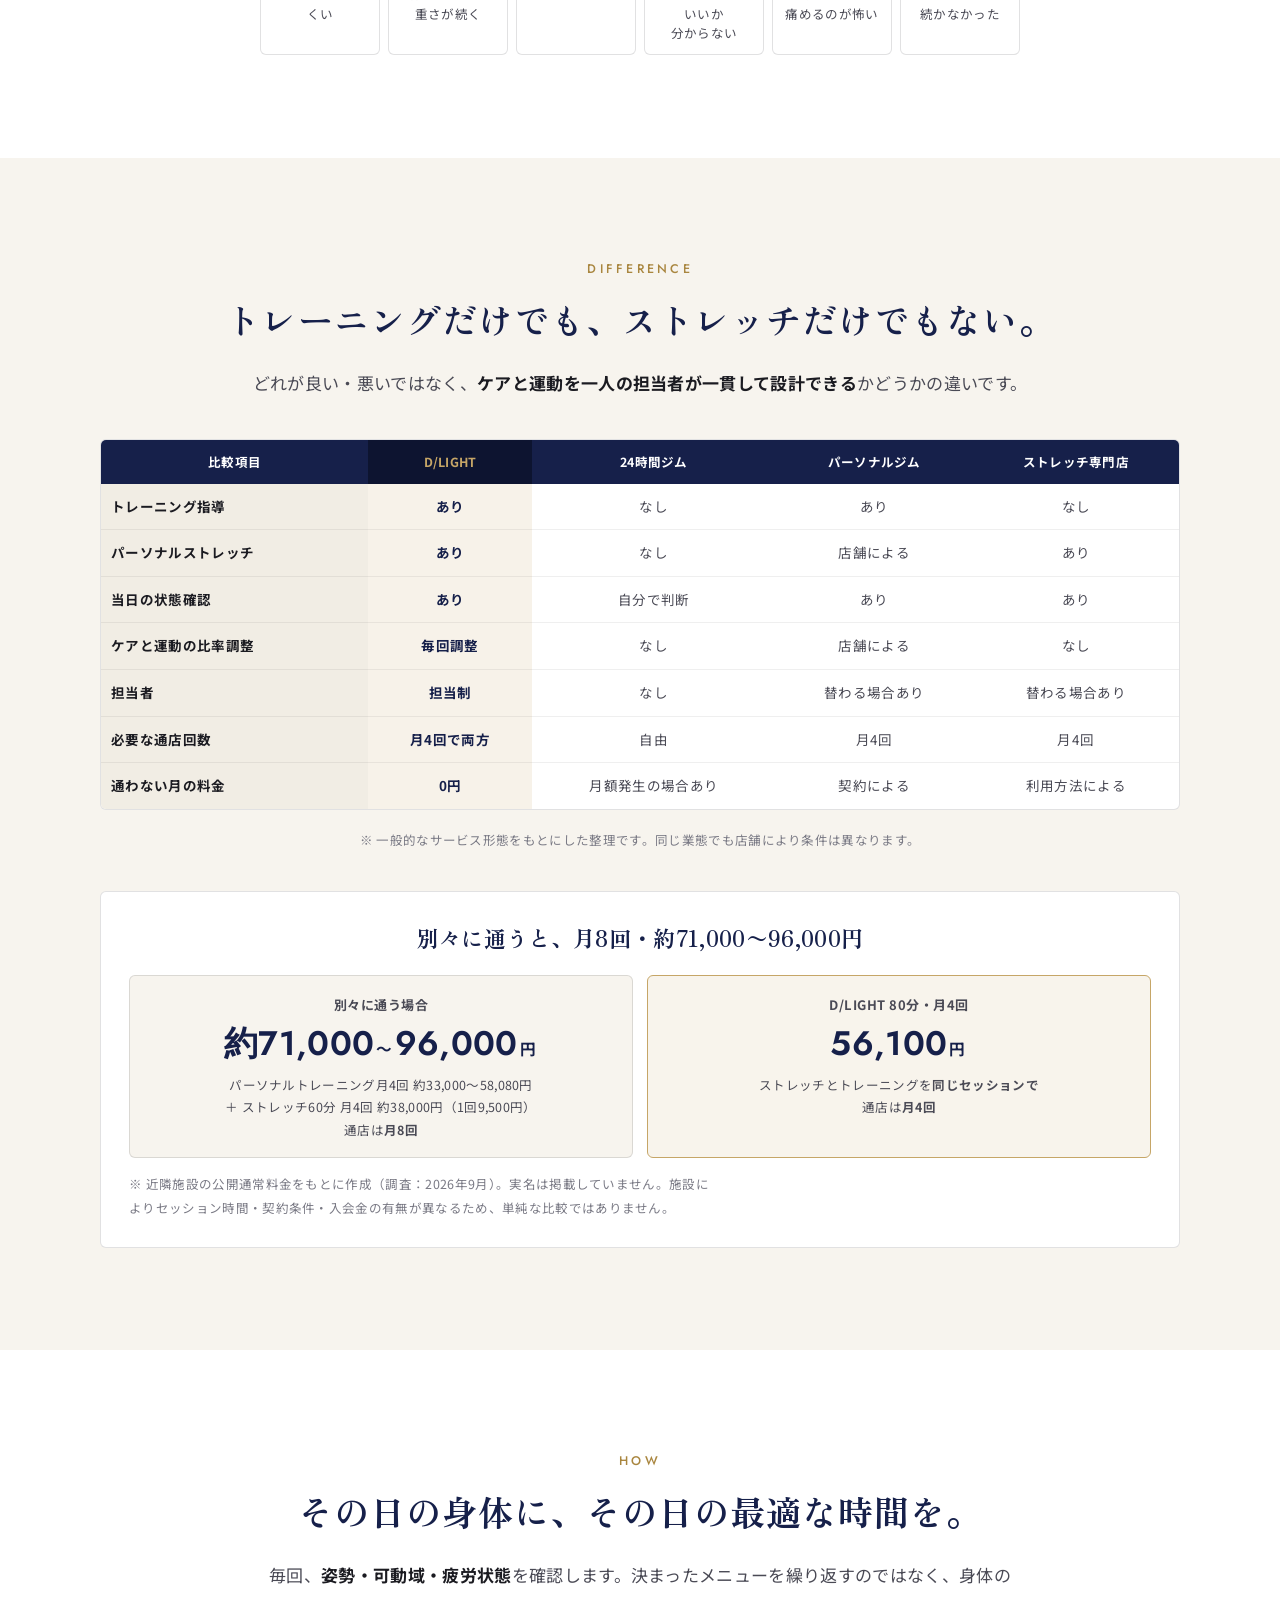
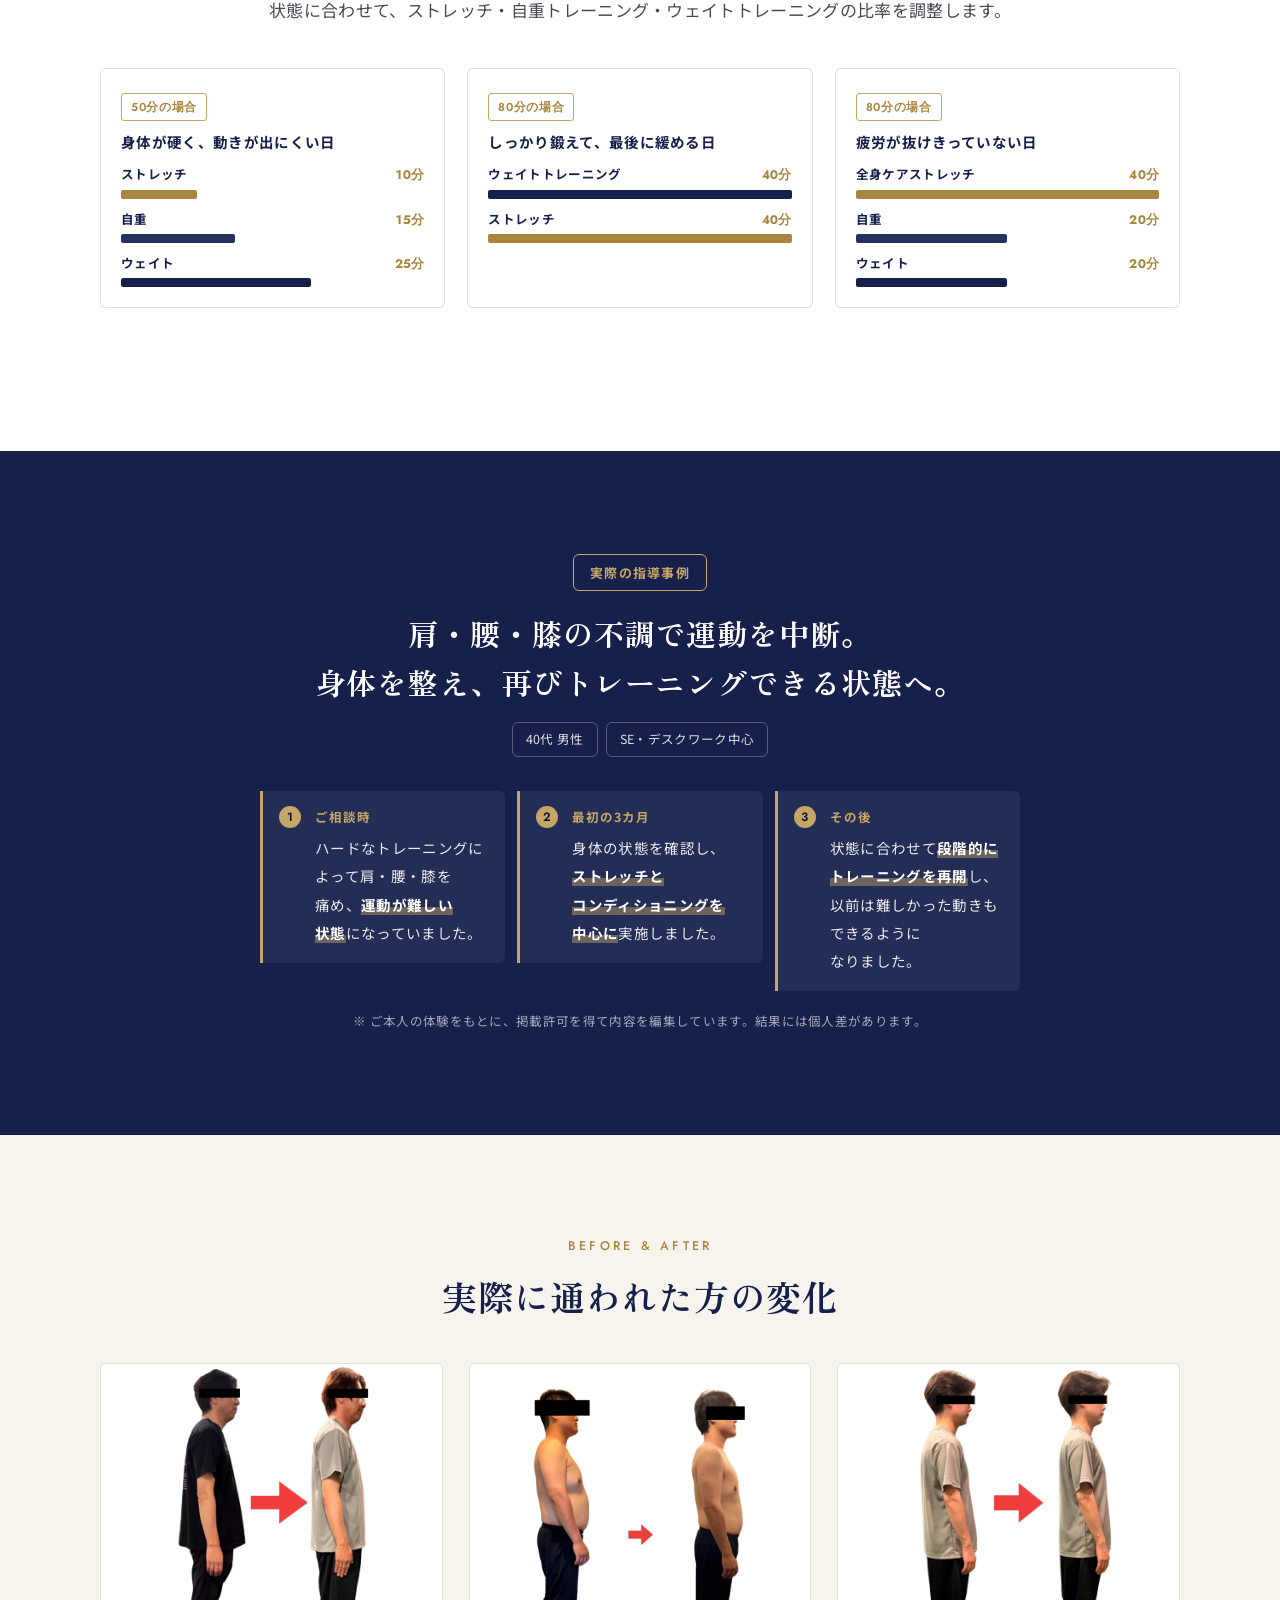
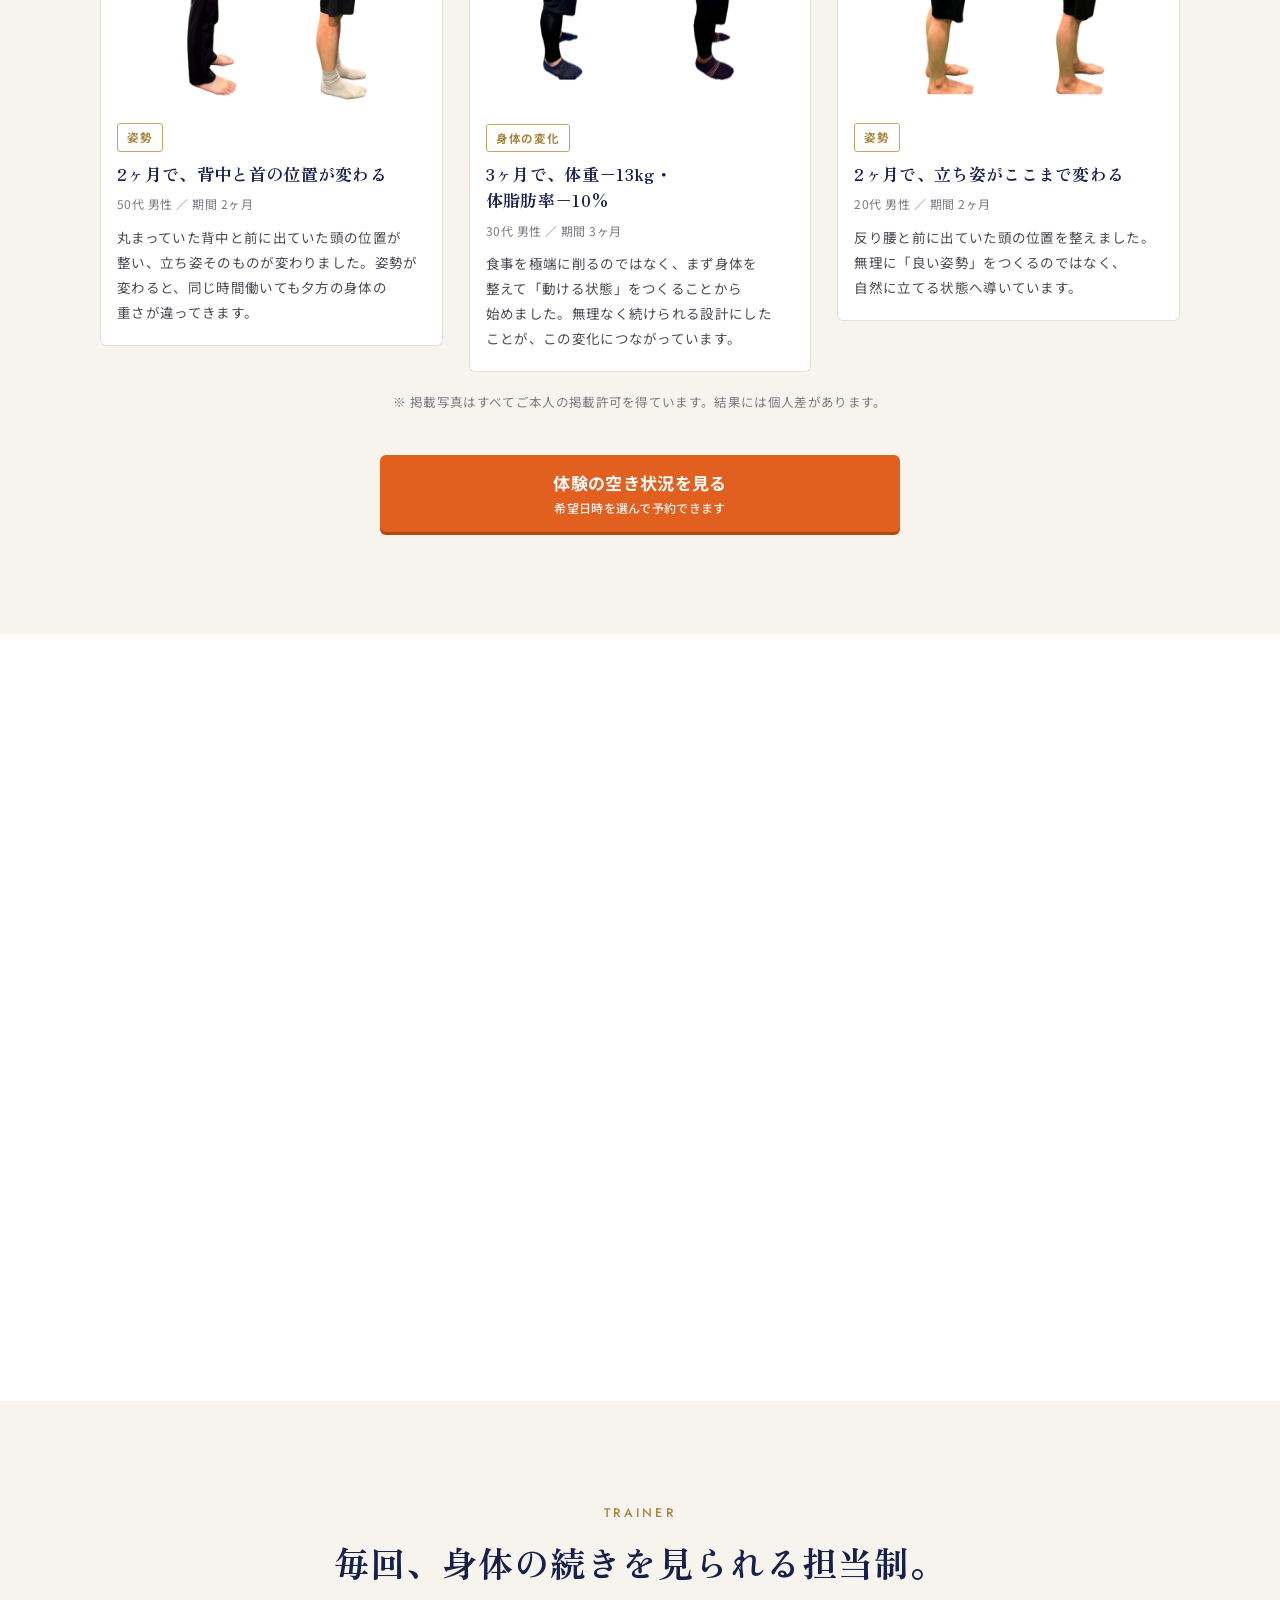
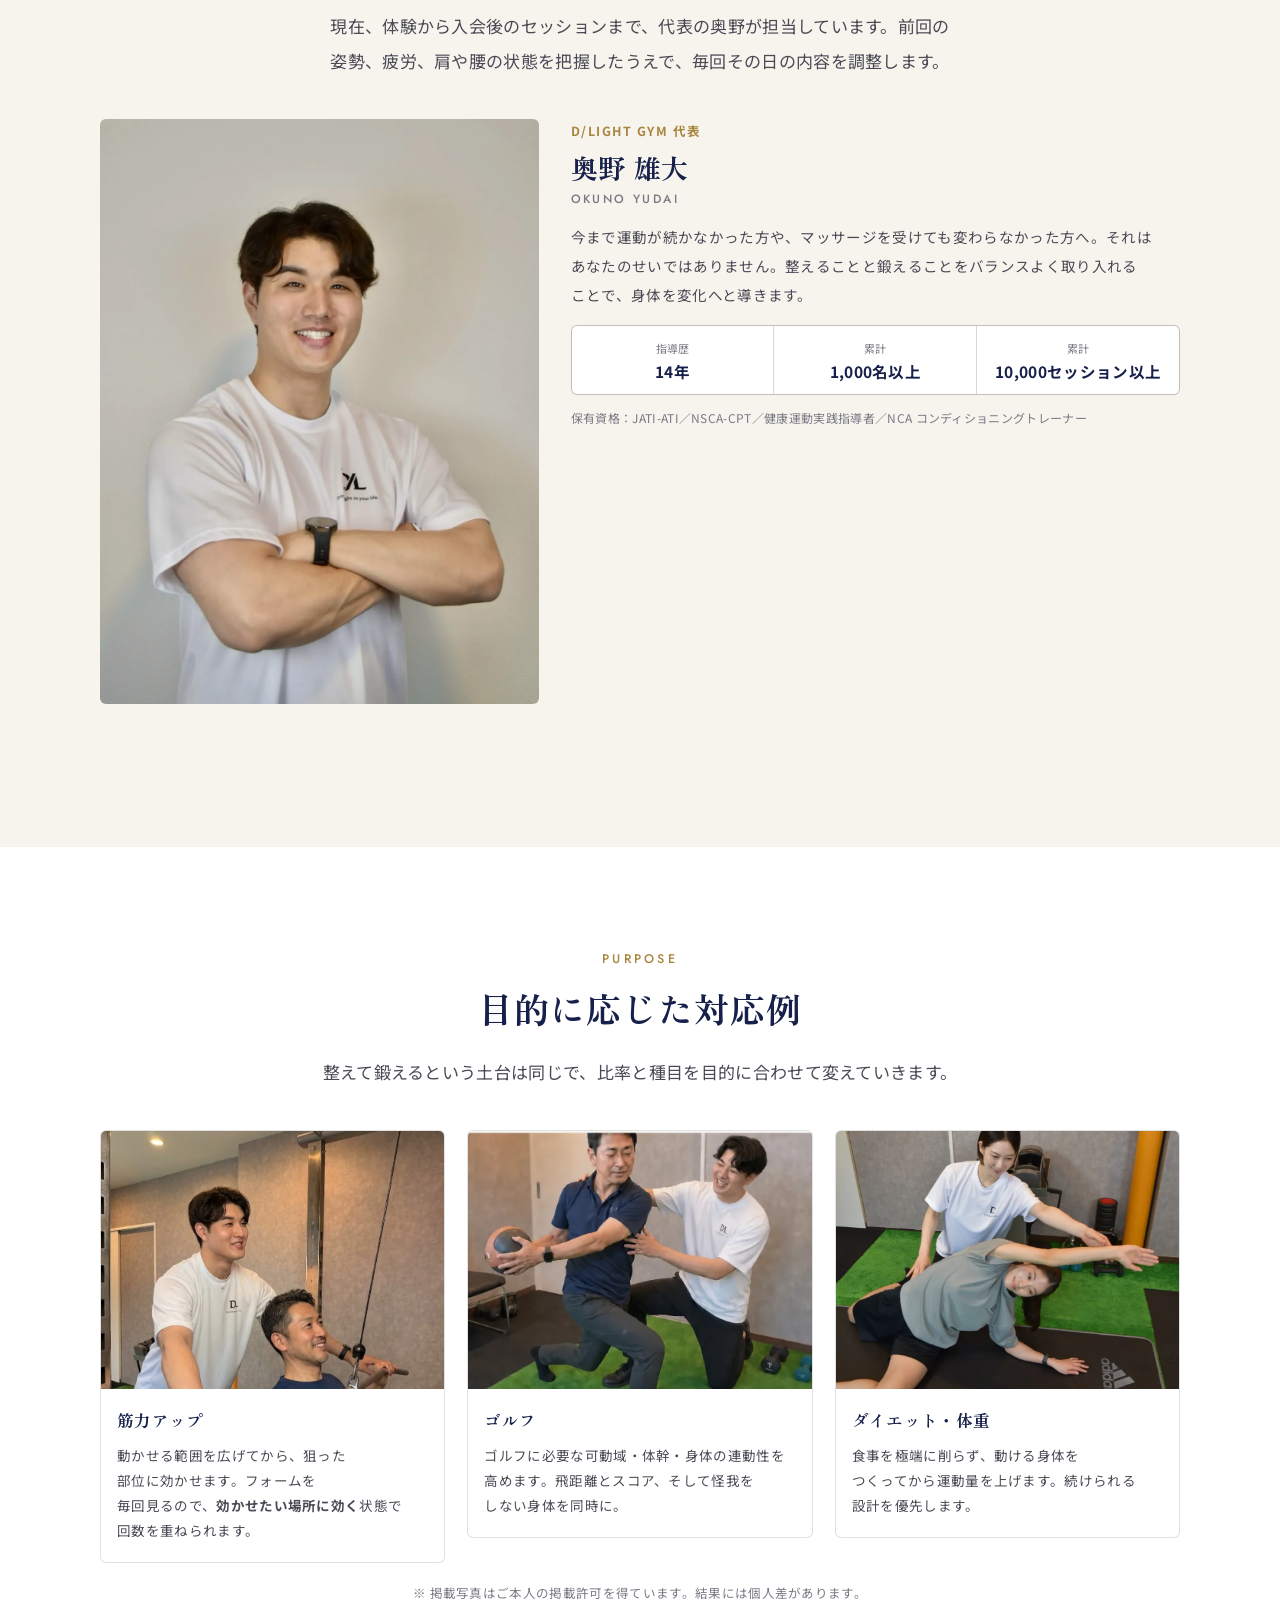
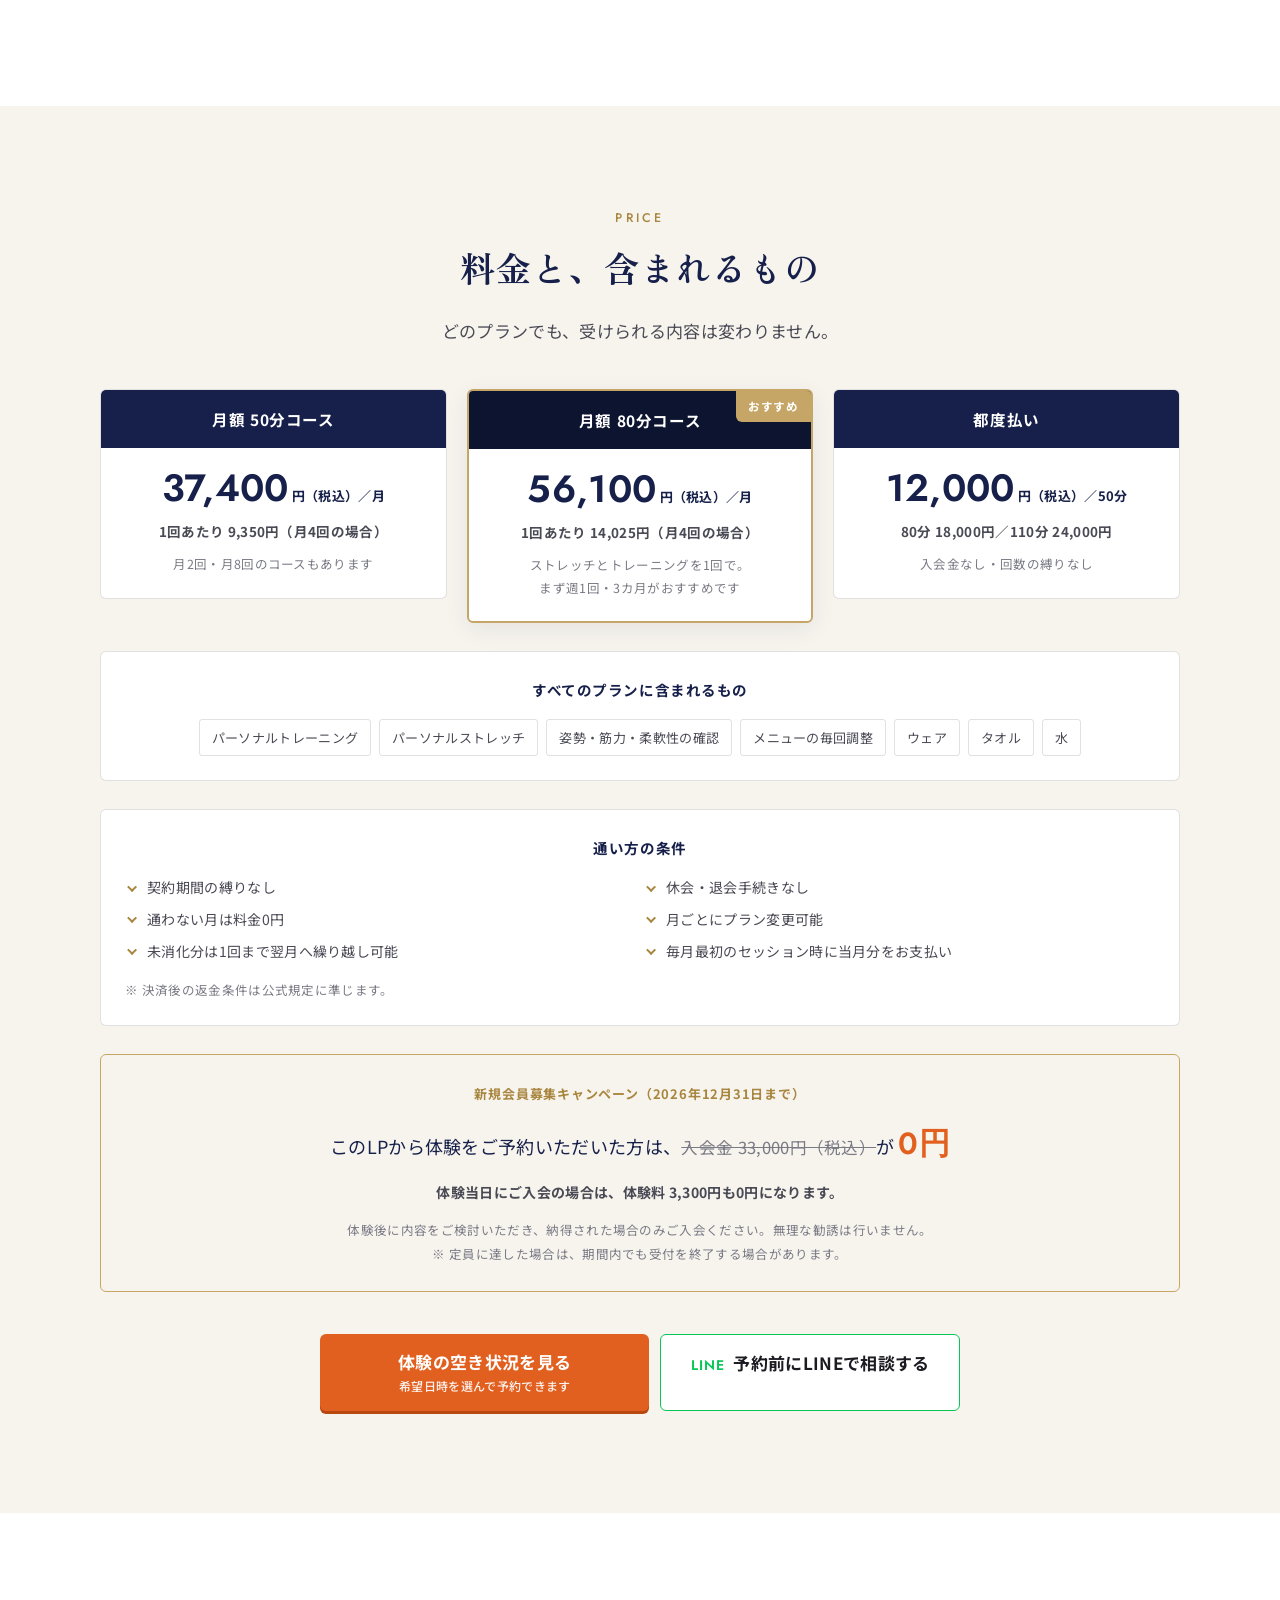
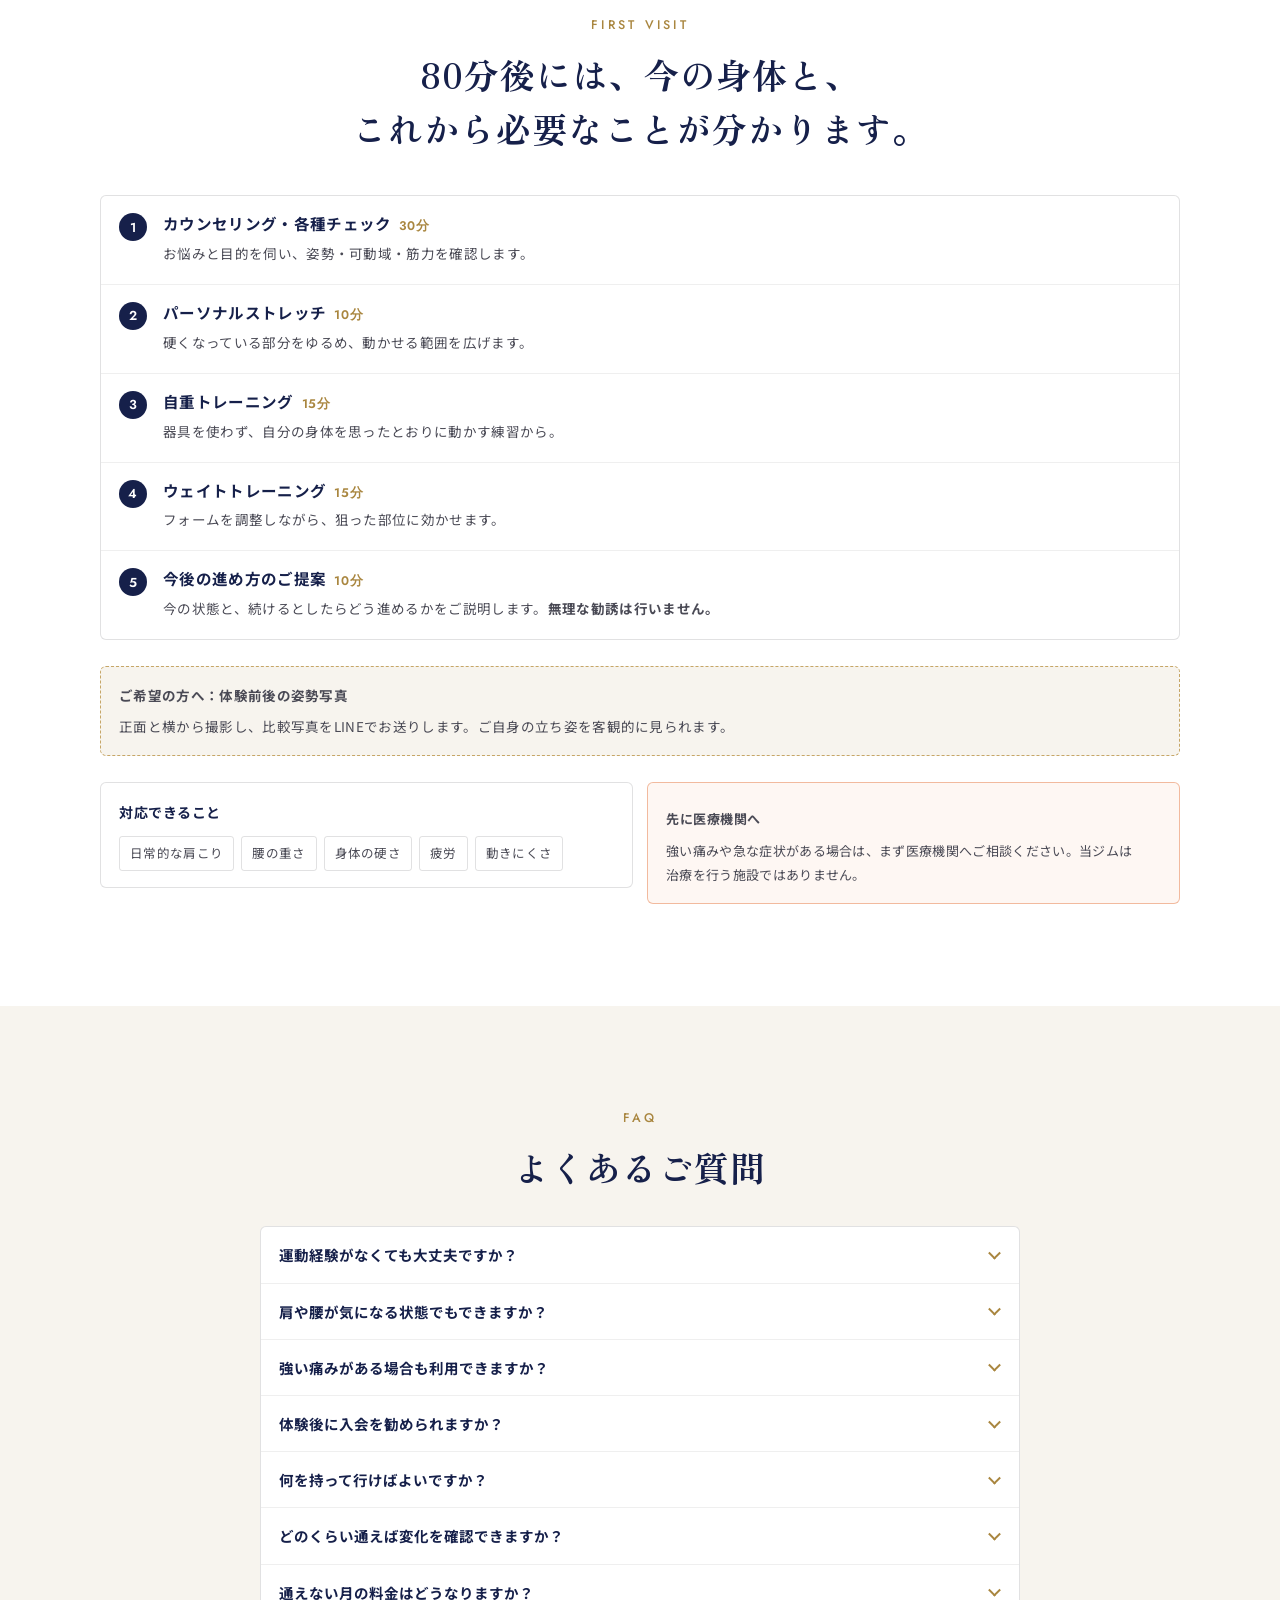
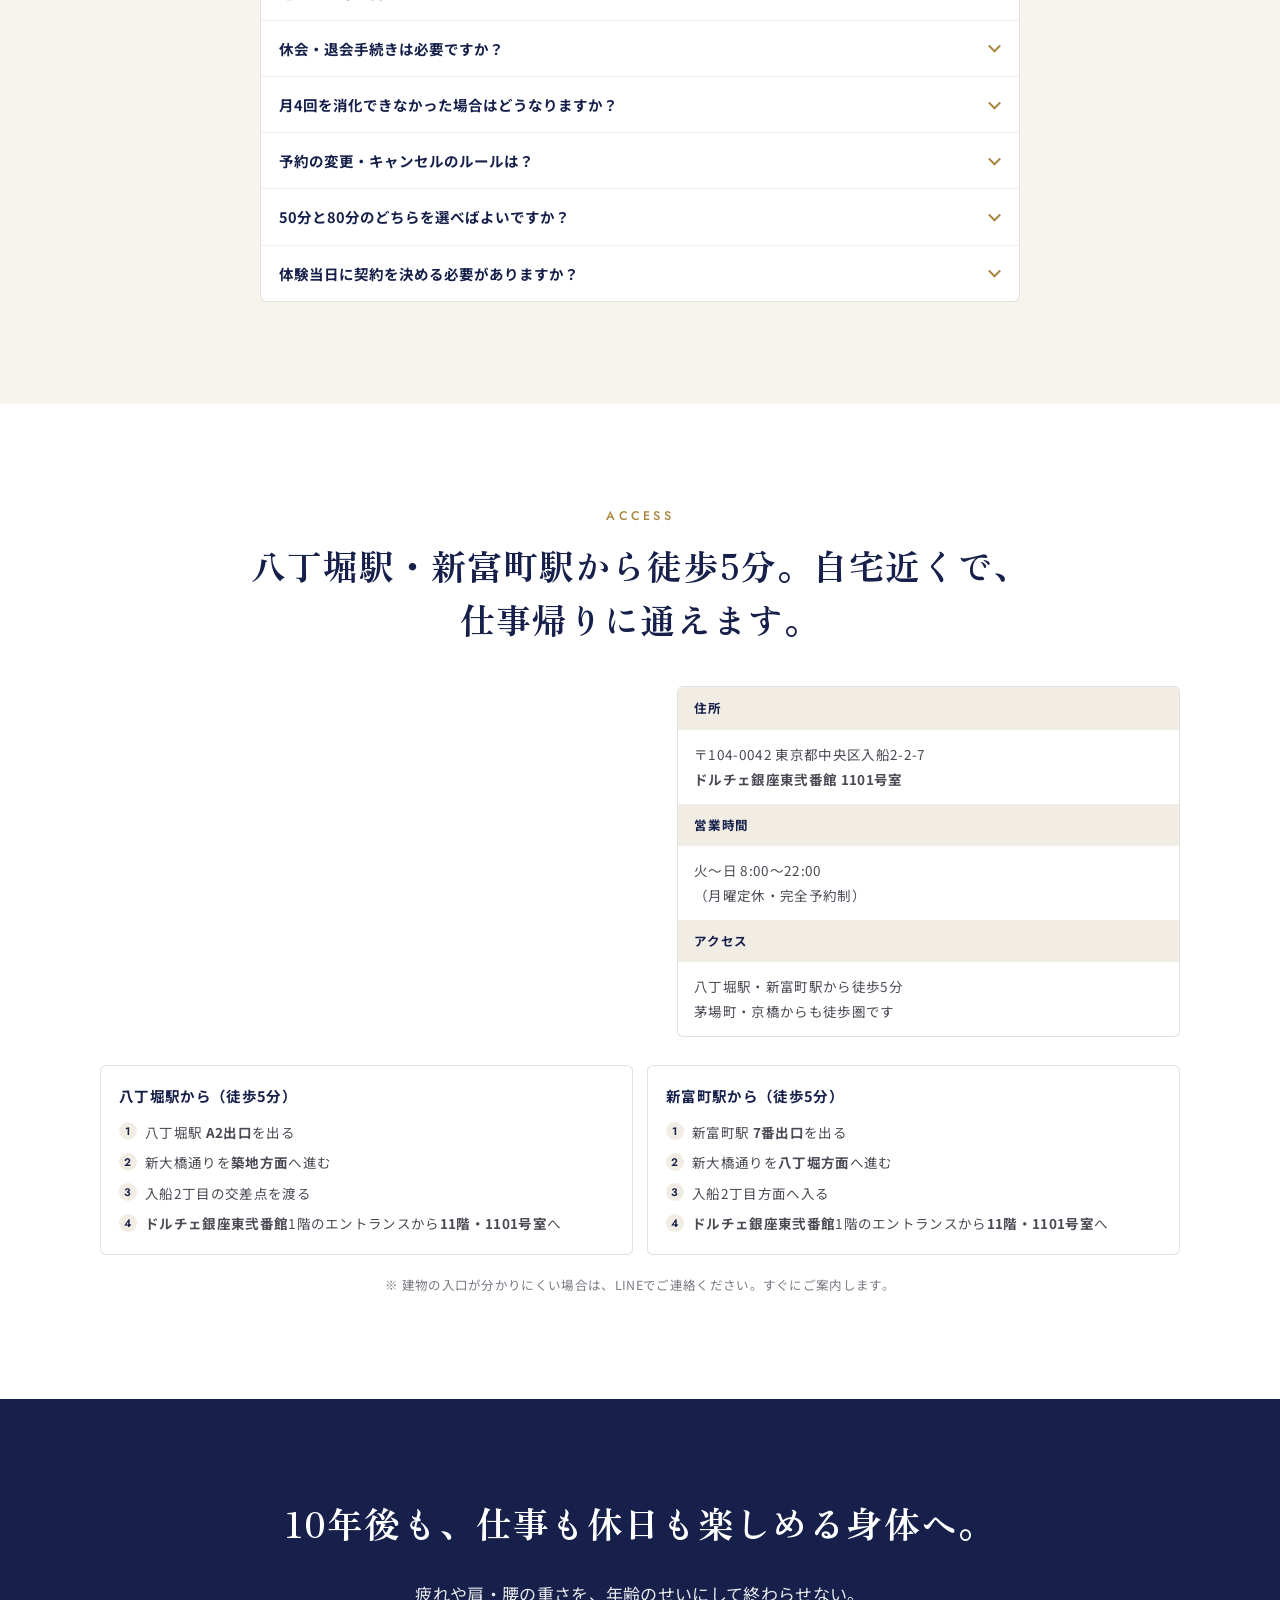
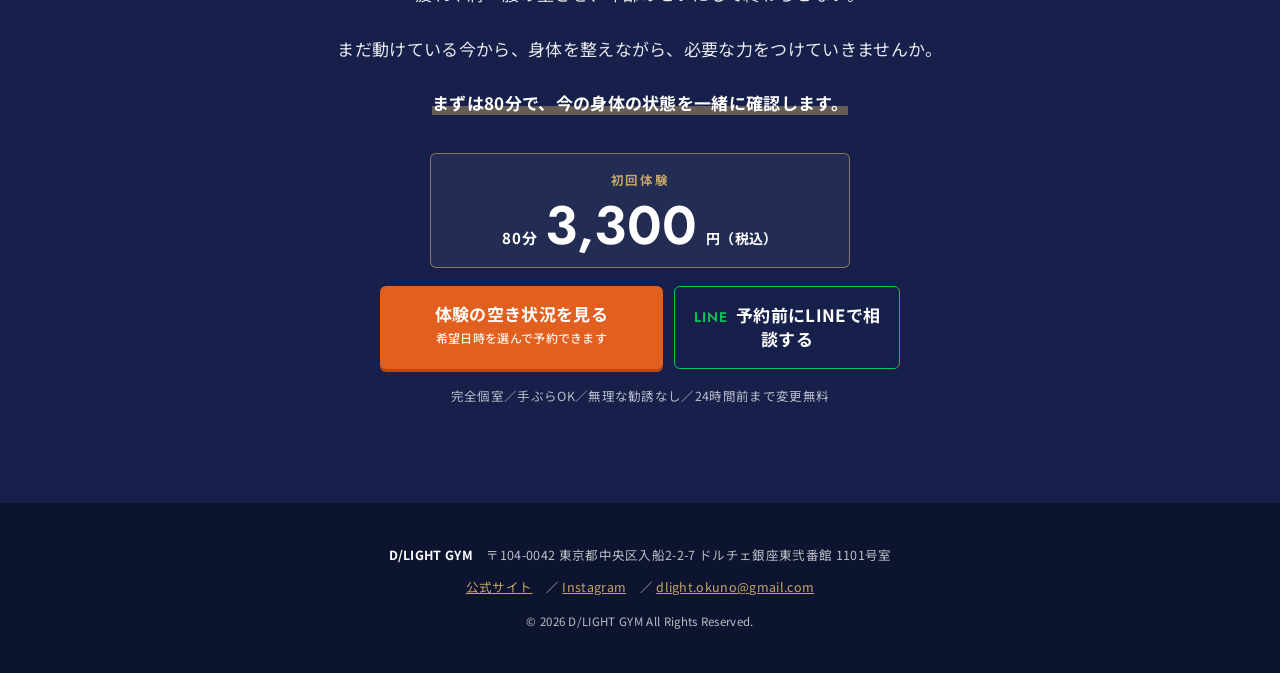
==== commit 542f263b: "指導歴を14年に揃えた（2026/11/26 社長決定） 秋のLP（autumn-men*.html）は既に14年だったため、index.html・lp2.html・ lp-a.html だけが10年" ====
--- a/index.html
+++ b/index.html
@@ -382,7 +382,7 @@
         <h3 class="trainer__name">奥野 雄大<span>OKUNO YUDAI</span></h3>
         <p class="trainer__p">今まで運動が続かなかった方や、マッサージを受けても変わらなかった方へ。それはあなたのせいではありません。整えることと鍛えることをバランスよく取り入れることで、身体を変化へと導きます。</p>
         <ul class="trainer__list">
-          <li><span>指導歴</span><b>10年</b></li>
+          <li><span>指導歴</span><b>14年</b></li>
           <li><span>累計</span><b>1,000名以上</b></li>
           <li><span>累計</span><b>10,000セッション以上</b></li>
         </ul>
